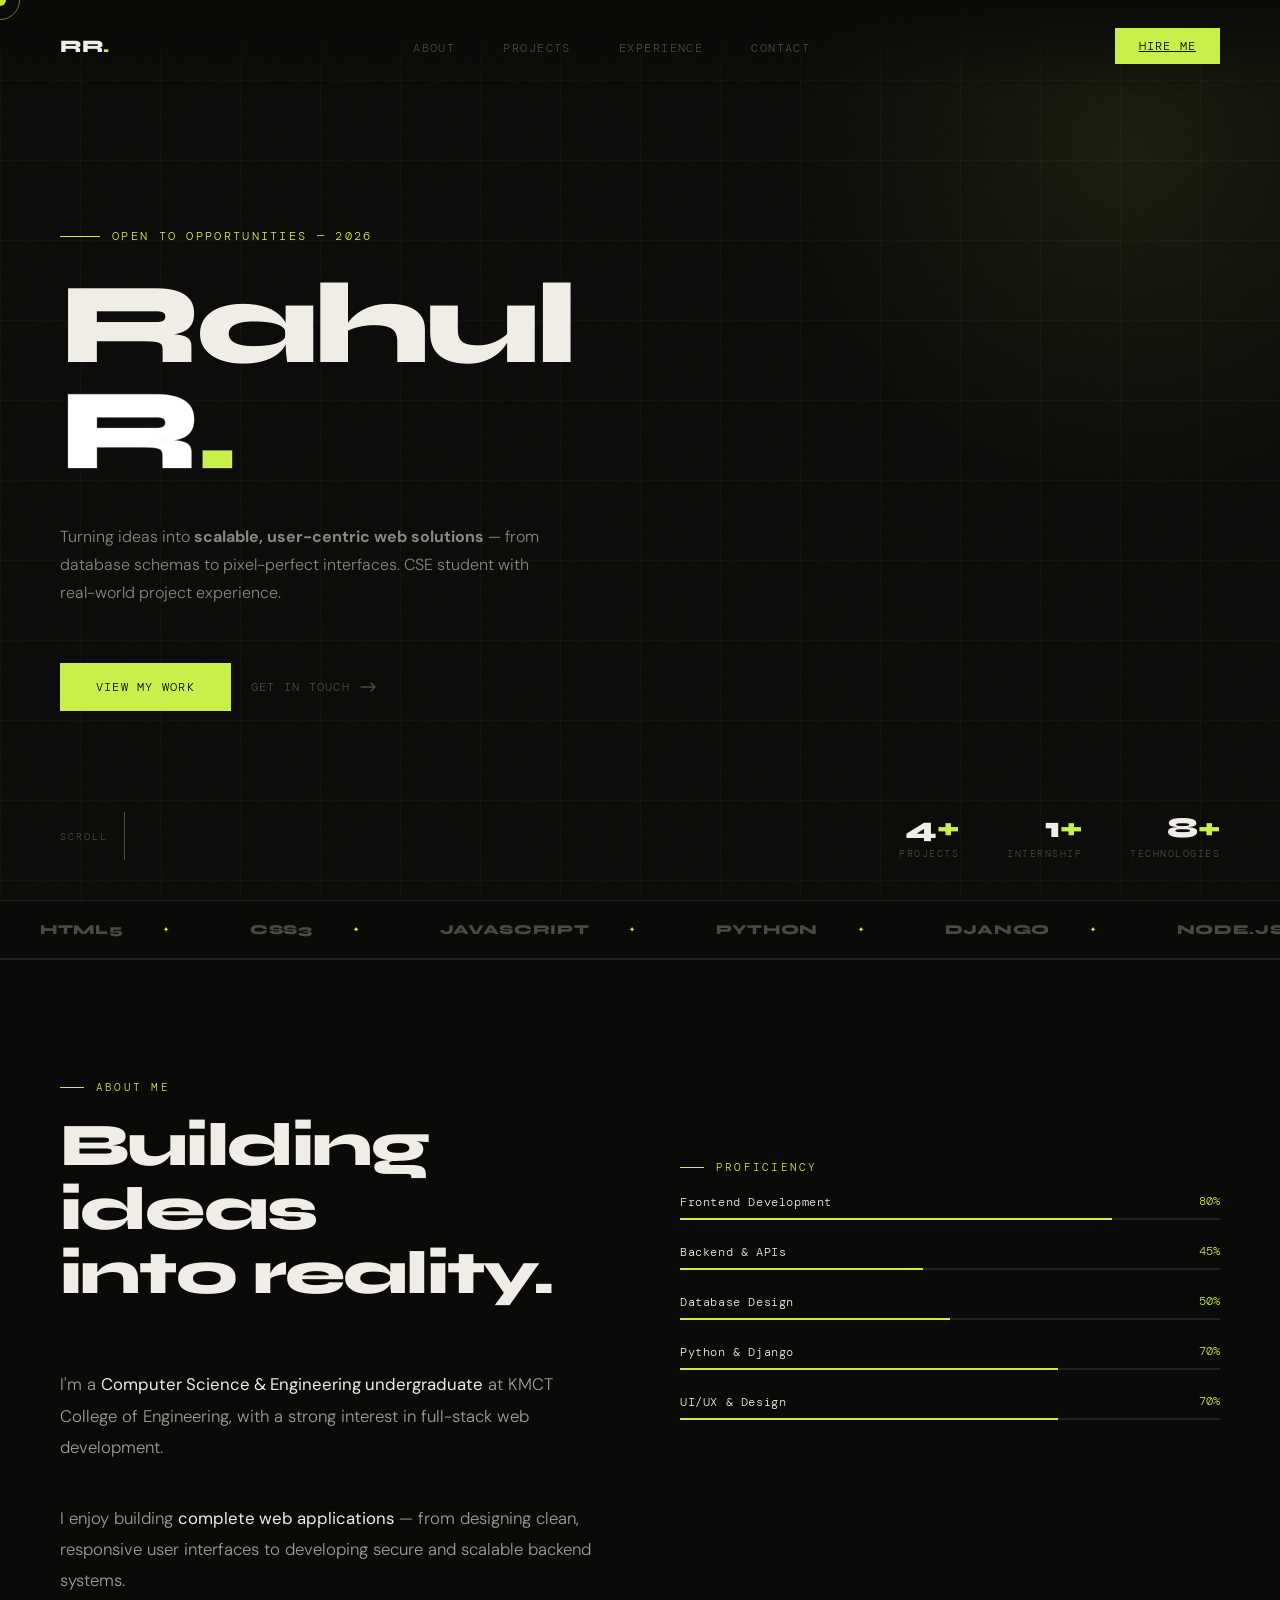
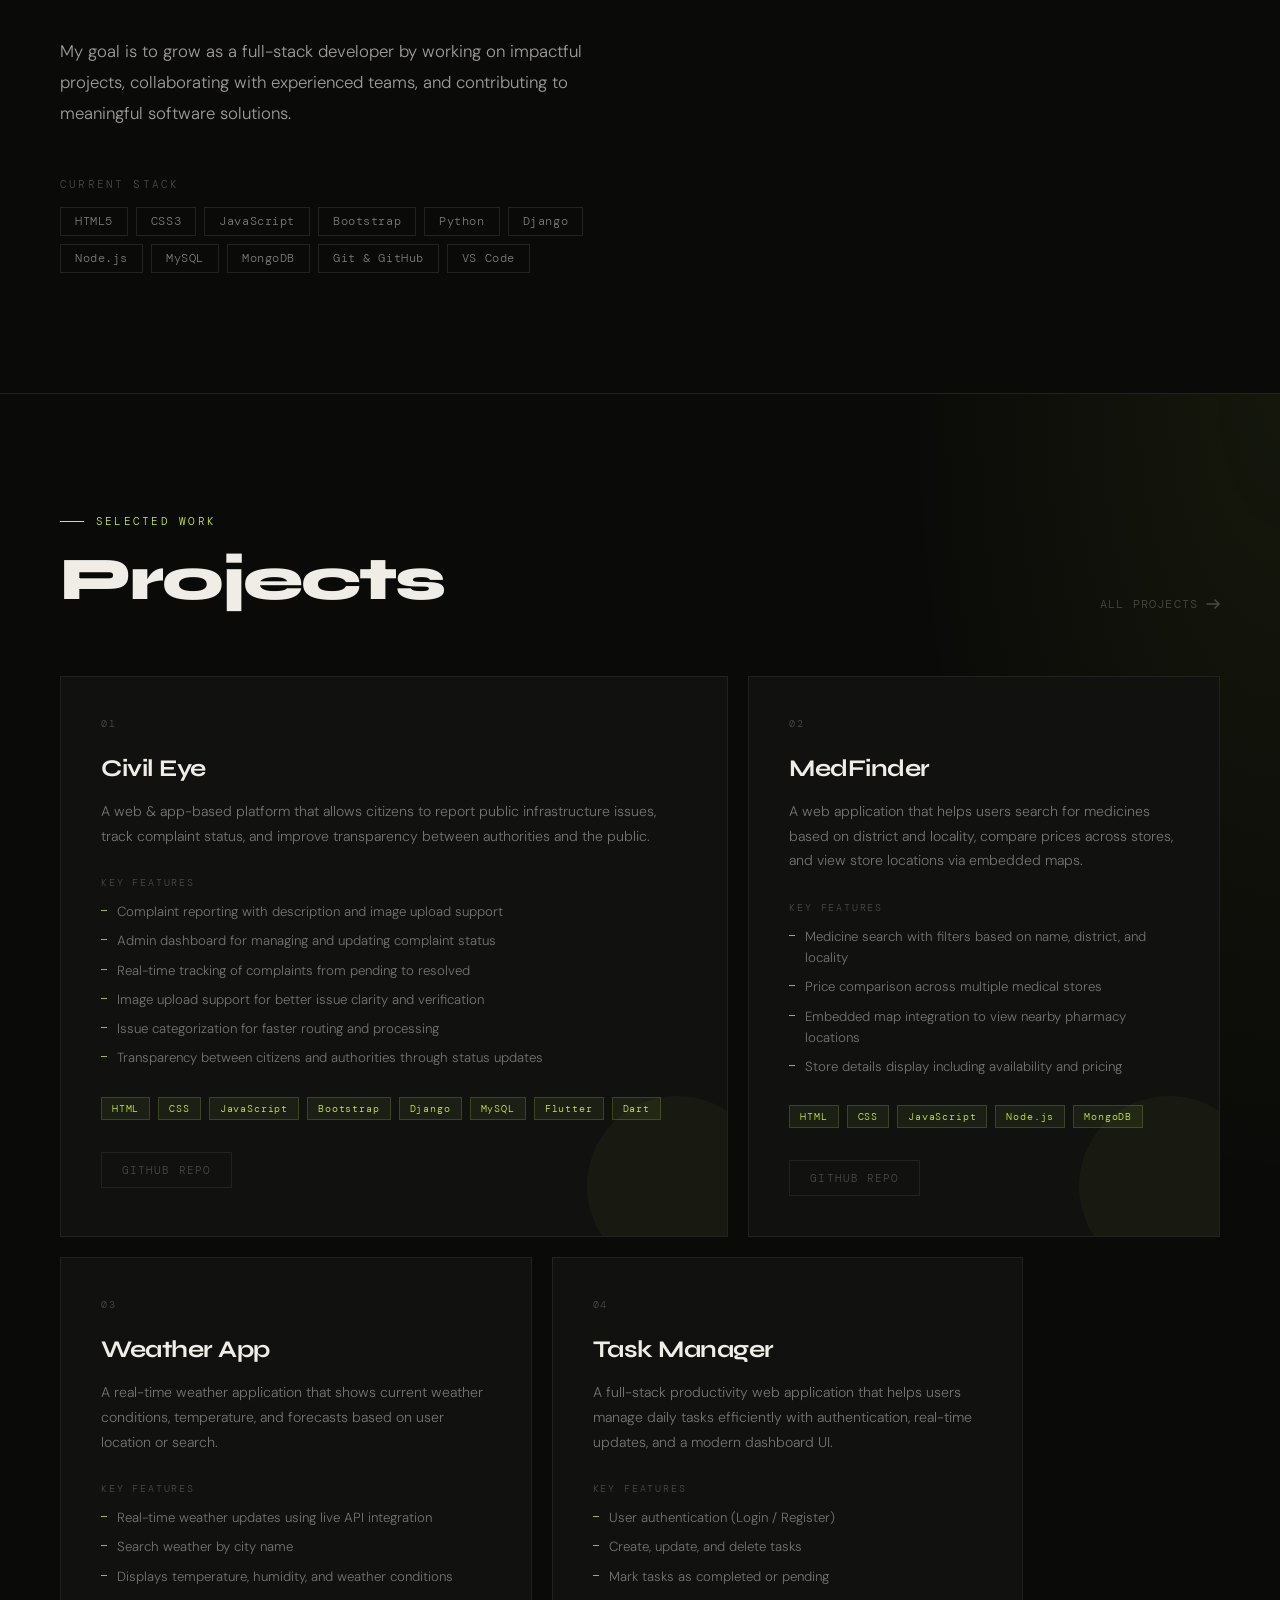
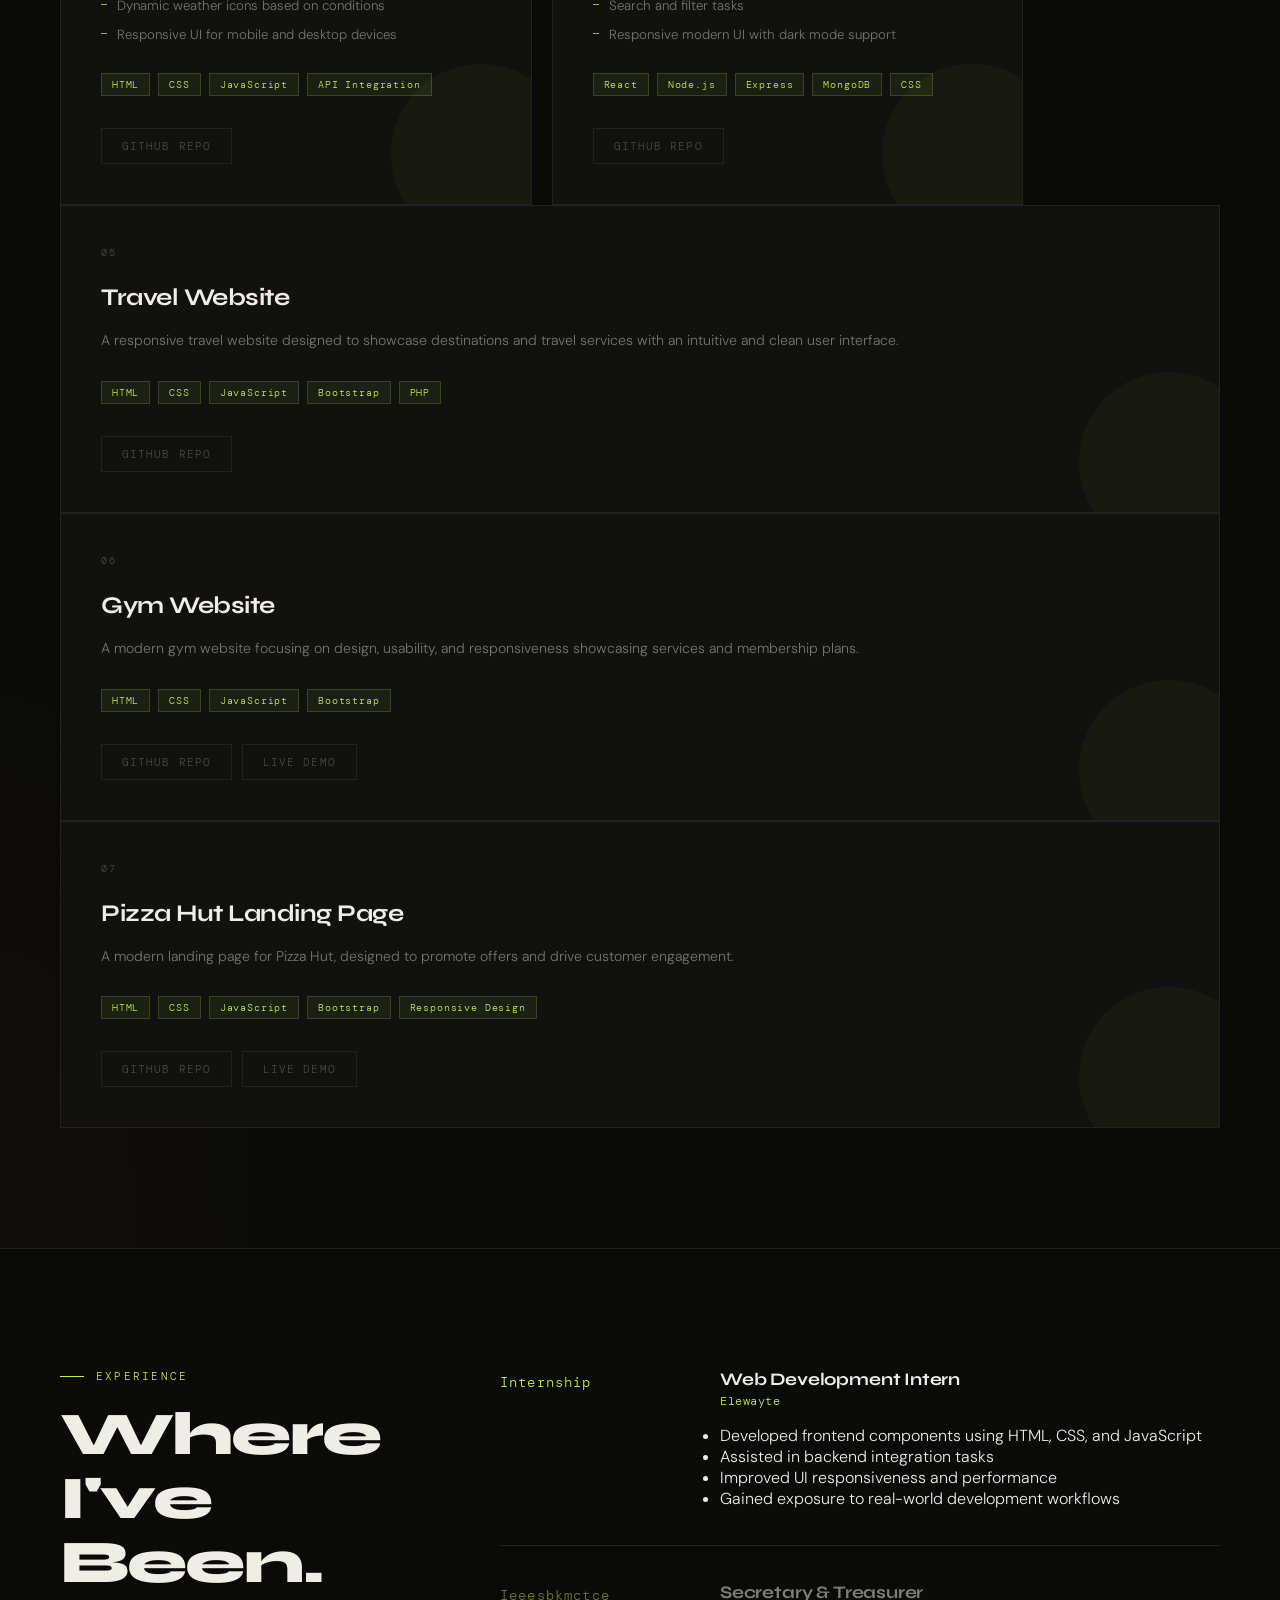
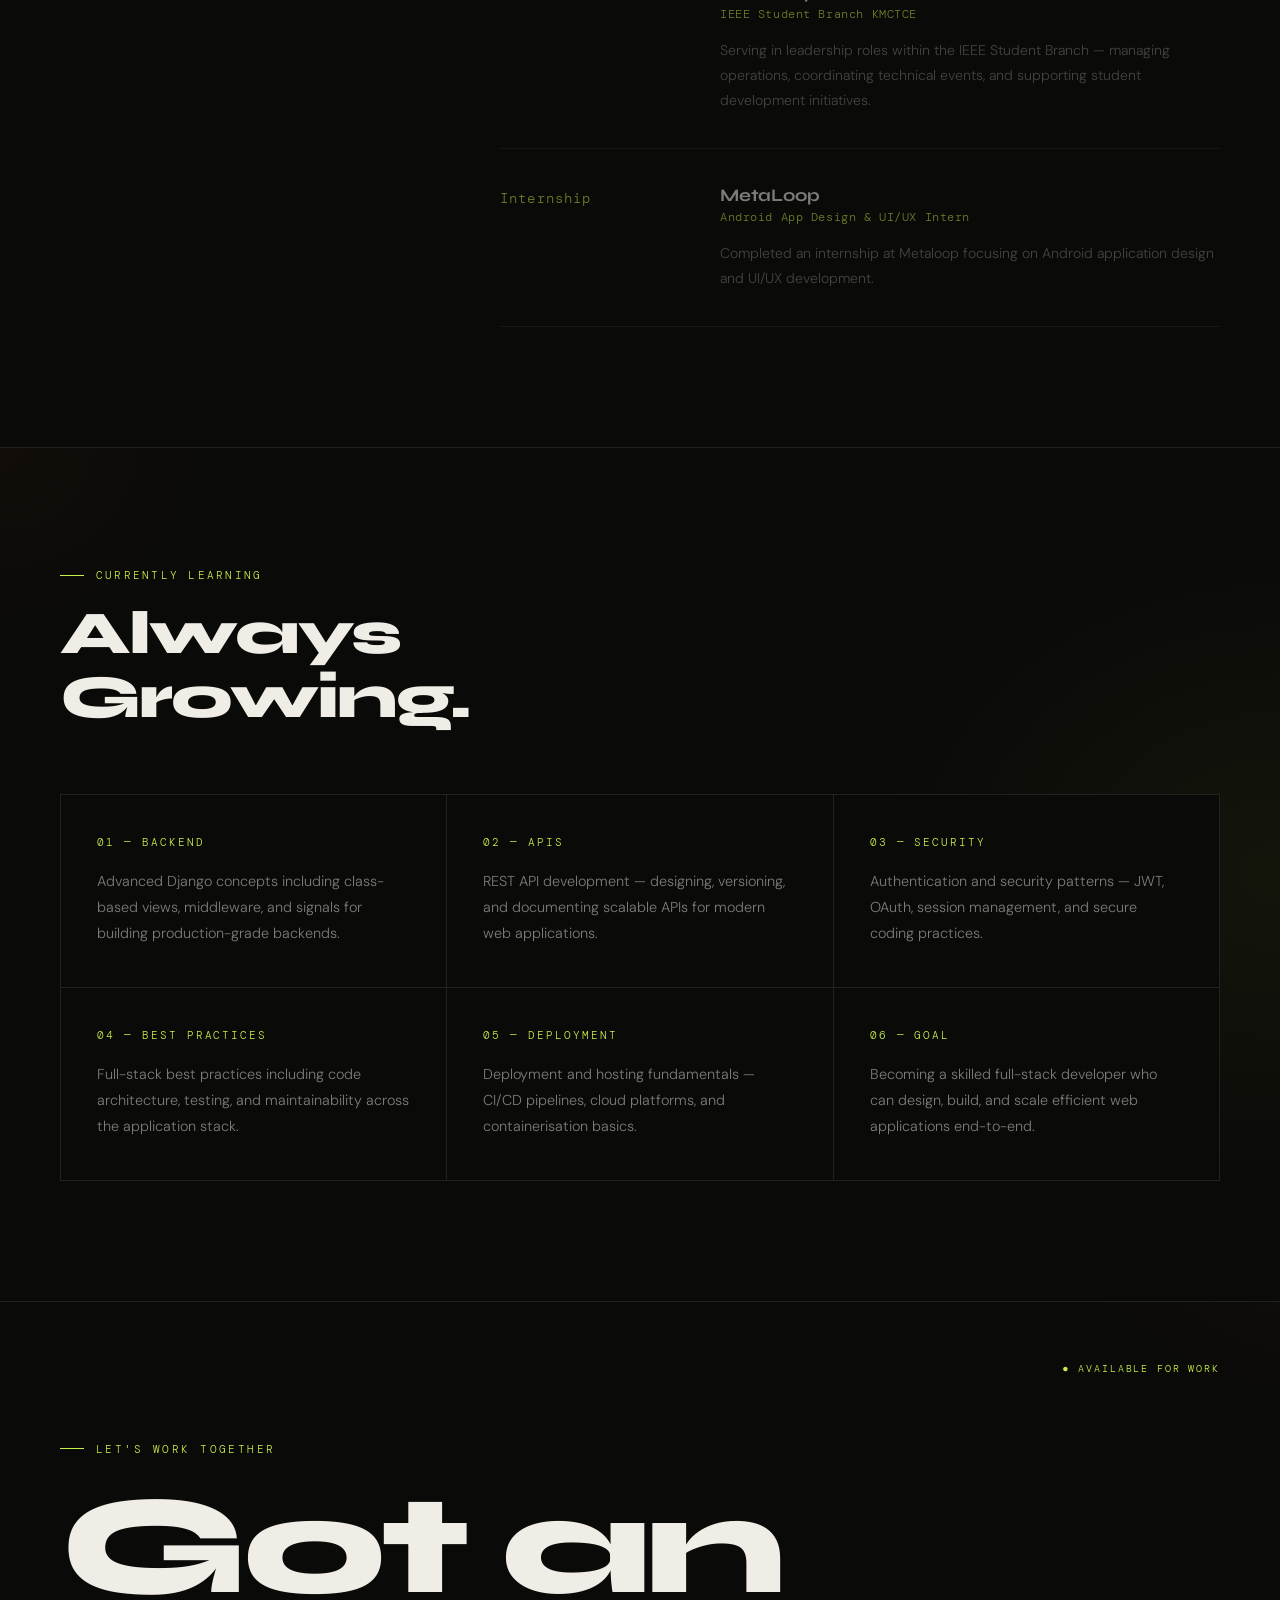
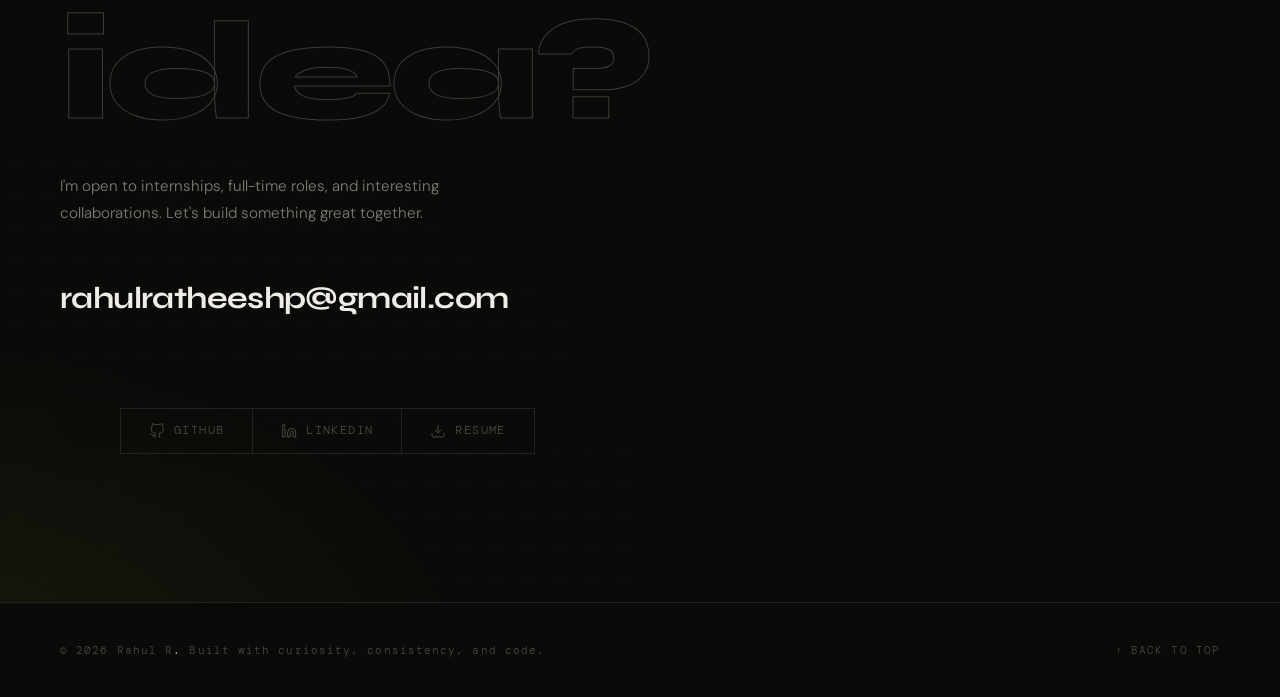
==== index.html @ 4f12666a "updated the projects" ====
<!DOCTYPE html>
<html lang="en">
<head>
<meta charset="UTF-8">
<meta name="viewport" content="width=device-width, initial-scale=1.0">
<title>Rahul R</title>
<link rel="stylesheet" href="style.css">
<link rel="preconnect" href="https://fonts.googleapis.com">
<link href="https://fonts.googleapis.com/css2?family=Syne:wght@400;700;800&family=DM+Mono:ital,wght@0,300;0,400;1,300&family=DM+Sans:ital,wght@0,300;0,400;1,300&display=swap" rel="stylesheet">
</head>
<body>

<a class="skip-link" href="#main">Skip to main content</a>
<div class="cursor" id="cursor" aria-hidden="true"></div>
<div class="cursor-ring" id="cursorRing" aria-hidden="true"></div>

<nav role="navigation" aria-label="Primary navigation">
  <a href="#hero" class="nav-logo">RR<span>.</span></a>
  <ul class="nav-links" role="list">
    <li><a href="#about">About</a></li>
    <li><a href="#projects">Projects</a></li>
    <li><a href="#experience">Experience</a></li>
    <li><a href="#contact">Contact</a></li>
  </ul>
  <a href="#contact" class="nav-cta" role="button">Hire Me</a>
</nav>

<main id="main">

<!-- HERO -->
<section id="hero" aria-labelledby="hero-heading">
  <div class="hero-noise" aria-hidden="true"></div>
  <div class="hero-grid" aria-hidden="true"></div>
  <div class="hero-blob" aria-hidden="true"></div>

  <p class="hero-tag" aria-label="Status: Open to Opportunities">Open to Opportunities — 2026</p>

  <h1 class="hero-title" id="hero-heading">
    Rahul<br>
    <span class="line2">R<span class="accent-word">.</span></span>
  </h1>

  <p class="hero-desc">
    Turning ideas into <strong>scalable, user-centric web solutions</strong> — from database schemas to pixel-perfect interfaces. CSE student with real-world project experience.
  </p>

  <div class="hero-actions">
    <a href="#projects" class="btn-primary"><span>View My Work</span></a>
    <a href="#contact" class="btn-ghost">
      Get In Touch
      <svg width="16" height="10" viewBox="0 0 16 10" fill="none" aria-hidden="true">
        <path d="M1 5H15M11 1L15 5L11 9" stroke="currentColor" stroke-width="1.5" stroke-linecap="round"/>
      </svg>
    </a>
  </div>

  <div class="hero-scroll" aria-hidden="true">Scroll</div>

  <div class="hero-stats" aria-label="Quick stats">
    <div class="stat">
      <div class="stat-num">4<span>+</span></div>
      <div class="stat-label">Projects</div>
    </div>
    <div class="stat">
      <div class="stat-num">1<span>+</span></div>
      <div class="stat-label">Internship</div>
    </div>
    <div class="stat">
      <div class="stat-num">8<span>+</span></div>
      <div class="stat-label">Technologies</div>
    </div>
  </div>
</section>

<!-- TICKER -->
<div class="ticker" aria-hidden="true">
  <div class="ticker-track" id="tickerTrack">
    <span class="ticker-item">HTML5</span>
    <span class="ticker-item">CSS3</span>
    <span class="ticker-item">JavaScript</span>
    <span class="ticker-item">Python</span>
    <span class="ticker-item">Django</span>
    <span class="ticker-item">Node.js</span>
    <span class="ticker-item">MySQL</span>
    <span class="ticker-item">MongoDB</span>
    <span class="ticker-item">Bootstrap</span>
    <span class="ticker-item">HTML5</span>
    <span class="ticker-item">CSS3</span>
    <span class="ticker-item">JavaScript</span>
    <span class="ticker-item">Python</span>
    <span class="ticker-item">Django</span>
    <span class="ticker-item">Node.js</span>
    <span class="ticker-item">MySQL</span>
    <span class="ticker-item">MongoDB</span>
    <span class="ticker-item">Bootstrap</span>
  </div>
</div>

<!-- ABOUT -->
<section id="about" aria-labelledby="about-heading">
  <div class="about-left reveal">
    <p class="section-tag">About Me</p>
    <h2 class="section-title" id="about-heading">Building ideas<br>into reality.</h2>

    <p class="about-bio">
      I'm a <strong>Computer Science & Engineering undergraduate</strong> at KMCT College of Engineering, with a strong interest in full-stack web development.
    </p>
    <p class="about-bio">
      I enjoy building <strong>complete web applications</strong> — from designing clean, responsive user interfaces to developing secure and scalable backend systems.
    </p>
    <p class="about-bio">
      My goal is to grow as a full-stack developer by working on impactful projects, collaborating with experienced teams, and contributing to meaningful software solutions.
    </p>

    <div class="about-stack">
      <p class="stack-label">Current Stack</p>
      <div class="stack-pills">
        <span class="pill">HTML5</span>
        <span class="pill">CSS3</span>
        <span class="pill">JavaScript</span>
        <span class="pill">Bootstrap</span>
        <span class="pill">Python</span>
        <span class="pill">Django</span>
        <span class="pill">Node.js</span>
        <span class="pill">MySQL</span>
        <span class="pill">MongoDB</span>
        <span class="pill">Git & GitHub</span>
        <span class="pill">VS Code</span>
      </div>
    </div>
  </div>

  <div class="about-right reveal reveal-delay-2">
    <p class="section-tag">Proficiency</p>
    <div class="skill-bars" role="list" aria-label="Technical skills">
      <div class="skill-item" role="listitem">
        <div class="skill-header">
          <span class="skill-name">Frontend Development</span>
          <span class="skill-pct">80%</span>
        </div>
        <div class="skill-track"><div class="skill-fill" style="--target: 80%" aria-valuenow="80" aria-valuemin="0" aria-valuemax="100" role="progressbar" aria-label="Frontend Development 80%"></div></div>
      </div>
      <div class="skill-item" role="listitem">
        <div class="skill-header">
          <span class="skill-name">Backend & APIs</span>
          <span class="skill-pct">45%</span>
        </div>
        <div class="skill-track"><div class="skill-fill" style="--target: 45%" aria-valuenow="45" aria-valuemin="0" aria-valuemax="100" role="progressbar" aria-label="Backend and APIs 45%"></div></div>
      </div>
      <div class="skill-item" role="listitem">
        <div class="skill-header">
          <span class="skill-name">Database Design</span>
          <span class="skill-pct">50%</span>
        </div>
        <div class="skill-track"><div class="skill-fill" style="--target: 50%" aria-valuenow="50" aria-valuemin="0" aria-valuemax="100" role="progressbar" aria-label="Database Design 50%"></div></div>
      </div>
      <div class="skill-item" role="listitem">
        <div class="skill-header">
          <span class="skill-name">Python & Django</span>
          <span class="skill-pct">70%</span>
        </div>
        <div class="skill-track"><div class="skill-fill" style="--target: 70%" aria-valuenow="70" aria-valuemin="0" aria-valuemax="100" role="progressbar" aria-label="Python and Django 70%"></div></div>
      </div>
      <div class="skill-item" role="listitem">
        <div class="skill-header">
          <span class="skill-name">UI/UX & Design</span>
          <span class="skill-pct">70%</span>
        </div>
        <div class="skill-track"><div class="skill-fill" style="--target: 70%" aria-valuenow="70" aria-valuemin="0" aria-valuemax="100" role="progressbar" aria-label="UI/UX and Design 70%"></div></div>
      </div>
    </div>
  </div>
</section>

<!-- PROJECTS -->
<section id="projects" aria-labelledby="projects-heading">

  <div class="projects-header reveal">
    <div>
      <p class="section-tag">Selected Work</p>
      <h2 class="section-title" id="projects-heading">Projects</h2>
    </div>

    <a href="https://github.com/RahulR324" target="_blank" class="view-all">
      All Projects
      <svg width="14" height="10" viewBox="0 0 14 10" fill="none">
        <path d="M1 5H13M9 1L13 5L9 9" stroke="currentColor" stroke-width="1.5" stroke-linecap="round"/>
      </svg>
    </a>
  </div>

  <div class="projects-grid">

    <!-- Project 01 -->
    <div class="project-card large reveal">
      <div class="project-visual"></div>
      <p class="project-num">01</p>
      <h3 class="project-title">Civil Eye</h3>

      <p class="project-desc">
        A web & app-based platform that allows citizens to report public infrastructure issues,
        track complaint status, and improve transparency between authorities and the public.
      </p>

      <div class="project-features">
        <p class="project-features-label">Key Features</p>
        <ul>
          <li>Complaint reporting with description and image upload support</li>
          <li>Admin dashboard for managing and updating complaint status</li>
          <li>Real-time tracking of complaints from pending to resolved</li>
          <li>Image upload support for better issue clarity and verification</li>
          <li>Issue categorization for faster routing and processing</li>
          <li>Transparency between citizens and authorities through status updates</li>
        </ul>
      </div>

      <div class="project-tech">
        <span class="tech-tag">HTML</span>
        <span class="tech-tag">CSS</span>
        <span class="tech-tag">JavaScript</span>
        <span class="tech-tag">Bootstrap</span>
        <span class="tech-tag">Django</span>
        <span class="tech-tag">MySQL</span>
        <span class="tech-tag">Flutter</span>
        <span class="tech-tag">Dart</span>
      </div>

      <div class="project-links">
        <a href="https://github.com/RahulR324/Civileye-AI-Integrated-Public-Complaint-Management-System" target="_blank" class="project-btn">GitHub Repo</a>
      </div>
    </div>

    <!-- Project 02 -->
    <div class="project-card medium reveal reveal-delay-1">
      <div class="project-visual"></div>
      <p class="project-num">02</p>
      <h3 class="project-title">MedFinder</h3>

      <p class="project-desc">
        A web application that helps users search for medicines based on district and locality,
        compare prices across stores, and view store locations via embedded maps.
      </p>

      <div class="project-features">
        <p class="project-features-label">Key Features</p>
        <ul>
          <li>Medicine search with filters based on name, district, and locality</li>
          <li>Price comparison across multiple medical stores</li>
          <li>Embedded map integration to view nearby pharmacy locations</li>
          <li>Store details display including availability and pricing</li>
        </ul>
      </div>

      <div class="project-tech">
        <span class="tech-tag">HTML</span>
        <span class="tech-tag">CSS</span>
        <span class="tech-tag">JavaScript</span>
        <span class="tech-tag">Node.js</span>
        <span class="tech-tag">MongoDB</span>
      </div>

      <div class="project-links">
        <a href="https://github.com/RahulR324/medfinder.git" target="_blank" class="project-btn">GitHub Repo</a>
      </div>
    </div>

    <!-- Project 03 -->
    <div class="project-card medium reveal reveal-delay-1">
      <div class="project-visual"></div>
      <p class="project-num">03</p>
      <h3 class="project-title">Weather App</h3>

      <p class="project-desc">
        A real-time weather application that shows current weather conditions,
        temperature, and forecasts based on user location or search.
      </p>

      <div class="project-features">
        <p class="project-features-label">Key Features</p>
        <ul>
          <li>Real-time weather updates using live API integration</li>
          <li>Search weather by city name</li>
          <li>Displays temperature, humidity, and weather conditions</li>
          <li>Dynamic weather icons based on conditions</li>
          <li>Responsive UI for mobile and desktop devices</li>
        </ul>
      </div>

      <div class="project-tech">
        <span class="tech-tag">HTML</span>
        <span class="tech-tag">CSS</span>
        <span class="tech-tag">JavaScript</span>
        <span class="tech-tag">API Integration</span>
      </div>

      <div class="project-links">
        <a href="https://github.com/RahulR324/weather_app" target="_blank" class="project-btn">GitHub Repo</a>
      </div>
    </div>
    <!-- Project 04 -->
    <div class="project-card medium reveal reveal-delay-2">
      <div class="project-visual"></div>
        <p class="project-num">04</p>
        <h3 class="project-title">Task Manager</h3>
        <p class="project-desc">
          A full-stack productivity web application that helps users manage daily tasks efficiently with authentication, real-time updates, and a modern dashboard UI.
        </p>

        <div class="project-features">
          <p class="project-features-label">Key Features</p>
          <ul>
            <li>User authentication (Login / Register)</li>
            <li>Create, update, and delete tasks</li>
            <li>Mark tasks as completed or pending</li>
            <li>Search and filter tasks</li>
            <li>Responsive modern UI with dark mode support</li>
          </ul>
        </div>

        <div class="project-tech">
          <span class="tech-tag">React</span>
          <span class="tech-tag">Node.js</span>
          <span class="tech-tag">Express</span>
          <span class="tech-tag">MongoDB</span>
          <span class="tech-tag">CSS</span>
        </div>

        <div class="project-links">
          <a href="https://github.com/RahulR324/task_manager" target="_blank" class="project-btn">GitHub Repo</a>
        </div>
      </div>
    </div>
    <!-- Project 05 -->
    <div class="project-card small reveal reveal-delay-1">
      <div class="project-visual"></div>
      <p class="project-num">05</p>
      <h3 class="project-title">Travel Website</h3>

      <p class="project-desc">
        A responsive travel website designed to showcase destinations and travel services
        with an intuitive and clean user interface.
      </p>

      <div class="project-tech">
        <span class="tech-tag">HTML</span>
        <span class="tech-tag">CSS</span>
        <span class="tech-tag">JavaScript</span>
        <span class="tech-tag">Bootstrap</span>
        <span class="tech-tag">PHP</span>
      </div>

      <div class="project-links">
        <a href="https://github.com/RahulR324/Travel_website" target="_blank" class="project-btn">GitHub Repo</a>
      </div>
    </div>

    <!-- Project 06 -->
    <div class="project-card medium reveal reveal-delay-2">
      <div class="project-visual"></div>
      <p class="project-num">06</p>
      <h3 class="project-title">Gym Website</h3>

      <p class="project-desc">
        A modern gym website focusing on design, usability, and responsiveness
        showcasing services and membership plans.
      </p>

      <div class="project-tech">
        <span class="tech-tag">HTML</span>
        <span class="tech-tag">CSS</span>
        <span class="tech-tag">JavaScript</span>
        <span class="tech-tag">Bootstrap</span>
      </div>

      <div class="project-links">
        <a href="https://github.com/RahulR324/gym_website" target="_blank" class="project-btn">GitHub Repo</a>
        <a href="https://rahulr324.github.io/gym_website/" target="_blank" class="project-btn">Live Demo</a>
      </div>
    </div>

    <!-- Project 07 -->
    <div class="project-card medium reveal reveal-delay-2">
      <div class="project-visual"></div>
      <p class="project-num">07</p>
      <h3 class="project-title">Pizza Hut Landing Page</h3>

      <p class="project-desc">
        A modern landing page for Pizza Hut, designed to promote offers and drive customer engagement.
      </p>

      <div class="project-tech">
        <span class="tech-tag">HTML</span>
        <span class="tech-tag">CSS</span>
        <span class="tech-tag">JavaScript</span>
        <span class="tech-tag">Bootstrap</span>
        <span class="tech-tag">Responsive Design</span>
      </div>

      <div class="project-links">
        <a href="https://github.com/RahulR324/pizza_hut_landing" target="_blank" class="project-btn">GitHub Repo</a>
        <a href="https://rahulr324.github.io/pizza_hut_landing/" target="_blank" class="project-btn">Live Demo</a>
      </div>
    </div>

  </div>
</section>

<!-- EXPERIENCE -->
<section id="experience" aria-labelledby="experience-heading">
  <div class="reveal">
    <p class="section-tag">Experience</p>
    <h2 class="section-title" id="experience-heading">Where<br>I've<br>Been.</h2>
  </div>

  <div class="timeline reveal reveal-delay-1" role="list" aria-label="Work experience timeline">
    <article class="timeline-item active" role="listitem">
      <div class="timeline-period current">Internship</div>
      <div>
        <h3 class="timeline-role">Web Development Intern</h3>
        <p class="timeline-company">Elewayte</p>
        <ul class="timeline-list">
          <li>Developed frontend components using HTML, CSS, and JavaScript</li>
          <li>Assisted in backend integration tasks</li>
          <li>Improved UI responsiveness and performance</li>
          <li>Gained exposure to real-world development workflows</li>
        </ul>
      </div>
    </article>
    <article class="timeline-item" role="listitem">
      <div class="timeline-period current">Ieeesbkmctce</div>
      <div>
        <h3 class="timeline-role">Secretary & Treasurer</h3>
        <p class="timeline-company">IEEE Student Branch KMCTCE</p>
        <p class="timeline-desc">Serving in leadership roles within the IEEE Student Branch — managing operations, coordinating technical events, and supporting student development initiatives.</p>
      </div>
    </article>
    <article class="timeline-item" role="listitem">
      <div class="timeline-period current">Internship</div>
      <div>
        <h3 class="timeline-role">MetaLoop</h3>
        <p class="timeline-company">Android App Design & UI/UX Intern</p>
        <p class="timeline-desc"> Completed an internship at Metaloop focusing on Android application design and 
        UI/UX development.</p>
      </div>
    </article>
  </div>
</section>

<!-- CURRENTLY LEARNING -->
<section id="learning" aria-labelledby="learning-heading">
  <div class="reveal">
    <p class="section-tag">Currently Learning</p>
    <h2 class="section-title" id="learning-heading">Always<br>Growing.</h2>
  </div>
  <div class="learning-grid">
    <div class="learning-card reveal reveal-delay-1">
      <p class="learning-card-icon">01 — Backend</p>
      <p class="learning-card-text">Advanced Django concepts including class-based views, middleware, and signals for building production-grade backends.</p>
    </div>
    <div class="learning-card reveal reveal-delay-1">
      <p class="learning-card-icon">02 — APIs</p>
      <p class="learning-card-text">REST API development — designing, versioning, and documenting scalable APIs for modern web applications.</p>
    </div>
    <div class="learning-card reveal reveal-delay-2">
      <p class="learning-card-icon">03 — Security</p>
      <p class="learning-card-text">Authentication and security patterns — JWT, OAuth, session management, and secure coding practices.</p>
    </div>
    <div class="learning-card reveal reveal-delay-2">
      <p class="learning-card-icon">04 — Best Practices</p>
      <p class="learning-card-text">Full-stack best practices including code architecture, testing, and maintainability across the application stack.</p>
    </div>
    <div class="learning-card reveal reveal-delay-3">
      <p class="learning-card-icon">05 — Deployment</p>
      <p class="learning-card-text">Deployment and hosting fundamentals — CI/CD pipelines, cloud platforms, and containerisation basics.</p>
    </div>
    <div class="learning-card reveal reveal-delay-3">
      <p class="learning-card-icon">06 — Goal</p>
      <p class="learning-card-text">Becoming a skilled full-stack developer who can design, build, and scale efficient web applications end-to-end.</p>
    </div>
  </div>
</section>

<!-- CONTACT -->
<section id="contact" aria-labelledby="contact-heading">
  <div class="contact-bg" aria-hidden="true"></div>
  <p class="contact-eyebrow reveal">Let's Work Together</p>
  <h2 class="contact-title reveal" id="contact-heading">
    Got an<br>
    <span class="ghost">idea?</span>
  </h2>
  <p class="contact-sub reveal reveal-delay-1">I'm open to internships, full-time roles, and interesting collaborations. Let's build something great together.</p>
  <a href="mailto:rahulratheeshp@gmail.com" class="contact-email reveal reveal-delay-2">rahulratheeshp@gmail.com</a>

  <nav class="socials reveal reveal-delay-3" aria-label="Social media links">
    <a href="https://github.com/RahulR324" class="social-link" aria-label="GitHub profile">
      <svg width="16" height="16" viewBox="0 0 24 24" fill="none" stroke="currentColor" stroke-width="1.5" aria-hidden="true">
        <path d="M9 19c-5 1.5-5-2.5-7-3m14 6v-3.87a3.37 3.37 0 0 0-.94-2.61c3.14-.35 6.44-1.54 6.44-7A5.44 5.44 0 0 0 20 4.77 5.07 5.07 0 0 0 19.91 1S18.73.65 16 2.48a13.38 13.38 0 0 0-7 0C6.27.65 5.09 1 5.09 1A5.07 5.07 0 0 0 5 4.77a5.44 5.44 0 0 0-1.5 3.78c0 5.42 3.3 6.61 6.44 7A3.37 3.37 0 0 0 9 18.13V22"/>
      </svg>
      GitHub
    </a>
    <a href="https://www.linkedin.com/in/rahulr-cse/" class="social-link" aria-label="LinkedIn profile">
      <svg width="16" height="16" viewBox="0 0 24 24" fill="none" stroke="currentColor" stroke-width="1.5" aria-hidden="true">
        <path d="M16 8a6 6 0 0 1 6 6v7h-4v-7a2 2 0 0 0-2-2 2 2 0 0 0-2 2v7h-4v-7a6 6 0 0 1 6-6zM2 9h4v12H2z"/><circle cx="4" cy="4" r="2"/>
      </svg>
      LinkedIn
    </a>
    <a href="assets/Rahul_R_Junior_Software_Engineer_Resume.pdf" class="social-link" download aria-label="RAHUL_R_RESUME.pdf">
      <svg width="16" height="16" viewBox="0 0 24 24" fill="none" stroke="currentColor" stroke-width="1.5" aria-hidden="true">
        <path d="M21 15v4a2 2 0 0 1-2 2H5a2 2 0 0 1-2-2v-4"/><polyline points="7 10 12 15 17 10"/><line x1="12" y1="15" x2="12" y2="3"/>
      </svg>
      Resume
    </a>
  </nav>
</section>

</main>

<footer>
  <p class="footer-copy">© 2026 Rahul R<span>.</span> Built with curiosity, consistency, and code.</p>
  <a href="#hero" class="footer-back" aria-label="Back to top">↑ Back to top</a>
</footer>
<script src="main.js"></script>
</body>
</html>
---- style.css ----
:root {
    --bg: #0a0a08;
    --fg: #f0ede6;
    --accent: #c8f04a;
    --accent2: #ff6b35;
    --muted: #4a4a42;
    --card: #111110;
    --border: #222220;
  }

  *, *::before, *::after { box-sizing: border-box; margin: 0; padding: 0; }

  html { scroll-behavior: smooth; }

  body {
    background: var(--bg);
    color: var(--fg);
    font-family: 'DM Sans', sans-serif;
    font-weight: 300;
    overflow-x: hidden;
    cursor: none;
  }

  /* Custom cursor */
  .cursor {
    position: fixed;
    width: 12px; height: 12px;
    background: var(--accent);
    border-radius: 50%;
    pointer-events: none;
    z-index: 9999;
    transform: translate(-50%, -50%);
    transition: width 0.2s, height 0.2s, background 0.2s;
    mix-blend-mode: difference;
  }
  .cursor-ring {
    position: fixed;
    width: 40px; height: 40px;
    border: 1px solid var(--accent);
    border-radius: 50%;
    pointer-events: none;
    z-index: 9998;
    transform: translate(-50%, -50%);
    transition: all 0.12s ease;
    opacity: 0.5;
  }
  body:hover .cursor { opacity: 1; }
  a:hover ~ .cursor, button:hover ~ .cursor { width: 20px; height: 20px; }

  /* Nav */
  nav {
    position: fixed; top: 0; left: 0; right: 0;
    z-index: 100;
    padding: 28px 60px;
    display: flex;
    justify-content: space-between;
    align-items: center;
    background: linear-gradient(to bottom, rgba(10,10,8,0.95) 0%, transparent 100%);
  }

  .nav-logo {
    font-family: 'Syne', sans-serif;
    font-weight: 800;
    font-size: 1.1rem;
    letter-spacing: -0.02em;
    color: var(--fg);
    text-decoration: none;
  }
  .nav-logo span { color: var(--accent); }

  .nav-links {
    display: flex;
    gap: 48px;
    list-style: none;
  }
  .nav-links a {
    font-family: 'DM Mono', monospace;
    font-size: 0.75rem;
    letter-spacing: 0.12em;
    text-transform: uppercase;
    color: var(--muted);
    text-decoration: none;
    transition: color 0.2s;
  }
  .nav-links a:hover { color: var(--accent); }

  .nav-cta {
    font-family: 'DM Mono', monospace;
    font-size: 0.75rem;
    letter-spacing: 0.1em;
    text-transform: uppercase;
    color: var(--bg);
    background: var(--accent);
    border: none;
    padding: 10px 24px;
    cursor: none;
    transition: background 0.2s, transform 0.2s;
  }
  .nav-cta:hover { background: var(--accent2); transform: translateY(-1px); }

  /* Hero */
  #hero {
    min-height: 100vh;
    display: flex;
    flex-direction: column;
    justify-content: center;
    padding: 120px 60px 80px;
    position: relative;
    overflow: hidden;
  }

  .hero-noise {
    position: absolute;
    inset: 0;
    background-image: url("data:image/svg+xml,%3Csvg viewBox='0 0 256 256' xmlns='http://www.w3.org/2000/svg'%3E%3Cfilter id='noise'%3E%3CfeTurbulence type='fractalNoise' baseFrequency='0.9' numOctaves='4' stitchTiles='stitch'/%3E%3C/filter%3E%3Crect width='100%25' height='100%25' filter='url(%23noise)' opacity='0.04'/%3E%3C/svg%3E");
    pointer-events: none;
    opacity: 0.6;
  }

  .hero-grid {
    position: absolute;
    inset: 0;
    background-image:
      linear-gradient(rgba(200,240,74,0.03) 1px, transparent 1px),
      linear-gradient(90deg, rgba(200,240,74,0.03) 1px, transparent 1px);
    background-size: 80px 80px;
    pointer-events: none;
  }

  .hero-blob {
    position: absolute;
    top: -200px; right: -200px;
    width: 700px; height: 700px;
    background: radial-gradient(circle, rgba(200,240,74,0.08) 0%, transparent 70%);
    pointer-events: none;
    animation: blobFloat 8s ease-in-out infinite;
  }

  @keyframes blobFloat {
    0%, 100% { transform: translate(0, 0) scale(1); }
    50% { transform: translate(-30px, 30px) scale(1.05); }
  }

  .hero-tag {
    font-family: 'DM Mono', monospace;
    font-size: 0.72rem;
    letter-spacing: 0.2em;
    text-transform: uppercase;
    color: var(--accent);
    margin-bottom: 28px;
    display: flex;
    align-items: center;
    gap: 12px;
    opacity: 0;
    animation: fadeUp 0.8s 0.2s forwards;
  }
  .hero-tag::before {
    content: '';
    display: block;
    width: 40px; height: 1px;
    background: var(--accent);
  }

  .hero-title {
    font-family: 'Syne', sans-serif;
    font-weight: 800;
    font-size: clamp(3.5rem, 9vw, 8rem);
    line-height: 0.92;
    letter-spacing: -0.04em;
    margin-bottom: 40px;
    opacity: 0;
    animation: fadeUp 0.8s 0.4s forwards;
  }

  .hero-title .line2 { 
    color: #ffffff;
    -webkit-text-stroke: 1px rgba(240,237,230,0.3);
    display: block;
  }
  .hero-title .accent-word { color: var(--accent); }

  .hero-desc {
    max-width: 480px;
    font-size: 1rem;
    line-height: 1.75;
    color: rgba(240,237,230,0.55);
    margin-bottom: 56px;
    opacity: 0;
    animation: fadeUp 0.8s 0.6s forwards;
  }

  .hero-actions {
    display: flex;
    gap: 20px;
    align-items: center;
    opacity: 0;
    animation: fadeUp 0.8s 0.8s forwards;
  }

  .btn-primary {
    font-family: 'DM Mono', monospace;
    font-size: 0.78rem;
    letter-spacing: 0.1em;
    text-transform: uppercase;
    color: var(--bg);
    background: var(--accent);
    text-decoration: none;
    padding: 16px 36px;
    display: inline-block;
    transition: all 0.2s;
    position: relative;
    overflow: hidden;
  }
  .btn-primary::after {
    content: '';
    position: absolute;
    inset: 0;
    background: var(--accent2);
    transform: translateX(-101%);
    transition: transform 0.3s ease;
  }
  .btn-primary:hover::after { transform: translateX(0); }
  .btn-primary span { position: relative; z-index: 1; }

  .btn-ghost {
    font-family: 'DM Mono', monospace;
    font-size: 0.78rem;
    letter-spacing: 0.1em;
    text-transform: uppercase;
    color: var(--muted);
    text-decoration: none;
    padding: 16px 0;
    display: flex;
    align-items: center;
    gap: 10px;
    transition: color 0.2s;
  }
  .btn-ghost:hover { color: var(--fg); }
  .btn-ghost svg { transition: transform 0.2s; }
  .btn-ghost:hover svg { transform: translateX(4px); }

  .hero-scroll {
    position: absolute;
    bottom: 40px;
    left: 60px;
    font-family: 'DM Mono', monospace;
    font-size: 0.65rem;
    letter-spacing: 0.2em;
    text-transform: uppercase;
    color: var(--muted);
    display: flex;
    align-items: center;
    gap: 16px;
    opacity: 0;
    animation: fadeUp 0.8s 1.2s forwards;
  }
  .hero-scroll::after {
    content: '';
    display: block;
    width: 1px; height: 48px;
    background: var(--muted);
    animation: scrollLine 2s ease-in-out infinite;
  }
  @keyframes scrollLine {
    0% { transform: scaleY(0); transform-origin: top; }
    50% { transform: scaleY(1); transform-origin: top; }
    51% { transform: scaleY(1); transform-origin: bottom; }
    100% { transform: scaleY(0); transform-origin: bottom; }
  }

  .hero-stats {
    position: absolute;
    bottom: 40px;
    right: 60px;
    display: flex;
    gap: 48px;
    opacity: 0;
    animation: fadeUp 0.8s 1s forwards;
  }
  .stat { text-align: right; }
  .stat-num {
    font-family: 'Syne', sans-serif;
    font-weight: 800;
    font-size: 1.8rem;
    color: var(--fg);
    line-height: 1;
  }
  .stat-num span { color: var(--accent); }
  .stat-label {
    font-family: 'DM Mono', monospace;
    font-size: 0.62rem;
    letter-spacing: 0.15em;
    text-transform: uppercase;
    color: var(--muted);
    margin-top: 4px;
  }

  @keyframes fadeUp {
    from { opacity: 0; transform: translateY(24px); }
    to { opacity: 1; transform: translateY(0); }
  }

  /* Section base */
  section { padding: 120px 60px; }

  .section-tag {
    font-family: 'DM Mono', monospace;
    font-size: 0.7rem;
    letter-spacing: 0.2em;
    text-transform: uppercase;
    color: var(--accent);
    display: flex;
    align-items: center;
    gap: 12px;
    margin-bottom: 20px;
  }
  .section-tag::before {
    content: '';
    display: block;
    width: 24px; height: 1px;
    background: var(--accent);
  }

  .section-title {
    font-family: 'Syne', sans-serif;
    font-weight: 800;
    font-size: clamp(2.2rem, 5vw, 3.8rem);
    letter-spacing: -0.03em;
    line-height: 1.05;
    margin-bottom: 64px;
  }

  /* About */
  #about {
    border-top: 1px solid var(--border);
    display: grid;
    grid-template-columns: 1fr 1fr;
    gap: 80px;
    align-items: start;
  }


  .about-right {
    padding-top: 80px;
  }

  .about-bio {
    font-size: 1.05rem;
    line-height: 1.85;
    color: rgba(240,237,230,0.65);
    margin-bottom: 40px;
  }
  .about-bio strong { color: var(--fg); font-weight: 400; }

  .about-stack {
    margin-top: 48px;
  }
  .stack-label {
    font-family: 'DM Mono', monospace;
    font-size: 0.68rem;
    letter-spacing: 0.2em;
    text-transform: uppercase;
    color: var(--muted);
    margin-bottom: 16px;
  }
  .stack-pills {
    display: flex;
    flex-wrap: wrap;
    gap: 8px;
  }
  .pill {
    font-family: 'DM Mono', monospace;
    font-size: 0.72rem;
    letter-spacing: 0.05em;
    padding: 6px 14px;
    border: 1px solid var(--border);
    color: rgba(240,237,230,0.5);
    transition: all 0.2s;
  }
  .pill:hover {
    border-color: var(--accent);
    color: var(--accent);
    background: rgba(200,240,74,0.05);
  }

  /* Skills bars */
  .skill-bars { 
    display: flex; 
    flex-direction: column; 
    gap: 24px; 
}
  .skill-header {
    display: flex;
    justify-content: space-between;
    margin-bottom: 8px;
  }
  .skill-name {
    font-family: 'DM Mono', monospace;
    font-size: 0.75rem;
    letter-spacing: 0.05em;
    color: var(--fg);
  }
  .skill-pct {
    font-family: 'DM Mono', monospace;
    font-size: 0.72rem;
    color: var(--accent);
  }
  .skill-track {
    height: 2px;
    background: var(--border);
    position: relative;
    overflow: hidden;
  }
  .skill-fill {
    position: absolute;
    top: 0; left: 0;
    height: 100%;
    background: var(--accent);
    width: 0;
    transition: width 1.2s cubic-bezier(0.16, 1, 0.3, 1);
  }
  .skill-fill.animated { width: var(--target); }

  /* Projects */
#projects {
  border-top: 1px solid var(--border);
  padding: 120px 60px;
  position: relative;
  overflow: hidden;
}

/* ── Ambient glow ── */
#projects::before {
  content: '';
  position: absolute;
  inset: 0;
  background:
    radial-gradient(ellipse 45% 50% at 100% 0%,   rgba(200,240,74,0.06) 0%, transparent 65%),
    radial-gradient(ellipse 35% 40% at 0%   100%, rgba(255,107,53,0.03) 0%, transparent 60%);
  pointer-events: none;
  z-index: 0;
}

#projects > * {
  position: relative;
  z-index: 1;
}

/* ── Header row ── */
.projects-header {
  display: flex;
  justify-content: space-between;
  align-items: flex-end;
  margin-bottom: 64px;
}

.projects-header .section-title {
  margin-bottom: 0;
}

.view-all {
  font-family: 'DM Mono', monospace;
  font-size: 0.72rem;
  letter-spacing: 0.1em;
  text-transform: uppercase;
  color: var(--muted);
  text-decoration: none;
  display: flex;
  align-items: center;
  gap: 8px;
  transition: color 0.2s;
}

.view-all:hover {
  color: var(--accent);
}

.view-all svg {
  transition: transform 0.2s ease;
}

.view-all:hover svg {
  transform: translateX(4px);
}

/* ── Grid ── */
.projects-grid {
  display: grid;
  grid-template-columns: repeat(12, 1fr);
  gap: 20px;
}

/* ── Card base ── */
.project-card {
  background: var(--card);
  border: 1px solid var(--border);
  padding: 40px;
  position: relative;
  overflow: hidden;
  transition: border-color 0.3s ease, transform 0.3s ease;
  cursor: none;
}

.project-card:hover {
  border-color: var(--accent);
  transform: translateY(-4px);
}

/* Accent top bar — same mechanic across all sections */
.project-card::before {
  content: '';
  position: absolute;
  top: 0; left: 0; right: 0;
  height: 2px;
  background: var(--accent);
  transform: scaleX(0);
  transform-origin: left;
  transition: transform 0.4s cubic-bezier(0.16, 1, 0.3, 1);
  z-index: 2;
}

.project-card:hover::before {
  transform: scaleX(1);
}

/* ── Column spans ── */
.project-card.large  { grid-column: span 7; }
.project-card.medium { grid-column: span 5; }
.project-card.small  { grid-column: span 4; }

/* ── Decorative orb ── */
.project-visual {
  position: absolute;
  bottom: -40px;
  right: -40px;
  width: 180px;
  height: 180px;
  border-radius: 50%;
  background: var(--accent);
  opacity: 0.04;
  pointer-events: none;
  transition: opacity 0.3s ease, transform 0.3s ease;
}

.project-card:hover .project-visual {
  opacity: 0.08;
  transform: scale(1.1);
}

/* ── Project number ── */
.project-num {
  font-family: 'DM Mono', monospace;
  font-size: 0.65rem;
  letter-spacing: 0.15em;
  color: var(--muted);
  margin-bottom: 24px;
}

/* ── Project title ── */
.project-title {
  font-family: 'Syne', sans-serif;
  font-weight: 700;
  font-size: 1.5rem;
  letter-spacing: -0.02em;
  color: var(--fg);
  margin-bottom: 16px;
  transition: color 0.2s ease;
}

.project-card:hover .project-title {
  color: var(--accent);
}

/* ── Description ── */
.project-desc {
  font-size: 0.88rem;
  line-height: 1.75;
  color: rgba(240,237,230,0.45);
  margin-bottom: 28px;
}

/* ── Key Features block ── */
.project-features {
  margin-bottom: 28px;
}

.project-features-label {
  font-family: 'DM Mono', monospace;
  font-size: 0.63rem;
  letter-spacing: 0.18em;
  text-transform: uppercase;
  color: var(--muted);
  margin-bottom: 12px;
}

.project-features ul {
  list-style: none;
  display: flex;
  flex-direction: column;
  gap: 8px;
}

.project-features ul li {
  font-size: 0.83rem;
  line-height: 1.6;
  color: rgba(240,237,230,0.45);
  padding-left: 16px;
  position: relative;
}

/* Accent bullet */
.project-features ul li::before {
  content: '—';
  position: absolute;
  left: 0;
  font-family: 'DM Mono', monospace;
  font-size: 0.65rem;
  color: var(--accent);
  top: 2px;
}

/* ── Tech tags ── */
.project-tech {
  display: flex;
  flex-wrap: wrap;
  gap: 8px;
  margin-bottom: 32px;
}

.tech-tag {
  font-family: 'DM Mono', monospace;
  font-size: 0.65rem;
  letter-spacing: 0.08em;
  padding: 4px 10px;
  background: rgba(200,240,74,0.06);
  color: var(--accent);
  border: 1px solid rgba(200,240,74,0.18);
  transition: background 0.2s ease, border-color 0.2s ease;
}

.project-card:hover .tech-tag {
  background: rgba(200,240,74,0.1);
  border-color: rgba(200,240,74,0.3);
}

/* ── Links row ── */
.project-links {
  display: flex;
  gap: 10px;
  flex-wrap: wrap;
}

.project-btn {
  font-family: 'DM Mono', monospace;
  font-size: 0.68rem;
  letter-spacing: 0.1em;
  text-transform: uppercase;
  text-decoration: none;
  padding: 10px 20px;
  border: 1px solid var(--border);
  color: var(--muted);
  position: relative;
  overflow: hidden;
  transition: color 0.25s ease, border-color 0.25s ease;
  cursor: none;
}

/* Slide-fill — echoes btn-primary::after */
.project-btn::after {
  content: '';
  position: absolute;
  inset: 0;
  background: rgba(200,240,74,0.07);
  transform: translateX(-101%);
  transition: transform 0.3s cubic-bezier(0.16, 1, 0.3, 1);
}

.project-btn:hover {
  color: var(--accent);
  border-color: rgba(200,240,74,0.35);
}

.project-btn:hover::after {
  transform: translateX(0);
}

.project-btn span {
  position: relative;
  z-index: 1;
}

/* ── Responsive ── */
@media (max-width: 1100px) {
  .project-card.large  { grid-column: span 12; }
  .project-card.medium { grid-column: span 6; }
  .project-card.small  { grid-column: span 6; }
}

@media (max-width: 900px) {
  #projects {
    padding: 80px 24px;
  }

  .projects-grid {
    grid-template-columns: 1fr;
  }

  .project-card.large,
  .project-card.medium,
  .project-card.small {
    grid-column: span 1;
  }

  .project-card {
    padding: 32px 24px;
  }

  .projects-header {
    flex-direction: column;
    align-items: flex-start;
    gap: 20px;
  }
}

/* ── Reduced motion ── */
@media (prefers-reduced-motion: reduce) {
  .project-card,
  .project-card::before,
  .project-visual,
  .project-btn::after,
  .project-title,
  .tech-tag {
    transition: none;
  }
}
  /* Experience */
  #experience {
    border-top: 1px solid var(--border);
    display: grid;
    grid-template-columns: 1fr 2fr;
    gap: 80px;
  }

  .timeline { display: flex; flex-direction: column; gap: 0; }
  .timeline-item {
    padding: 36px 0;
    border-bottom: 1px solid var(--border);
    display: grid;
    grid-template-columns: 180px 1fr;
    gap: 40px;
    opacity: 0.5;
    transition: opacity 0.3s;
  }
  .timeline-item:hover, .timeline-item.active { opacity: 1; }
  .timeline-item:first-child { padding-top: 0; }

  .timeline-period {
    font-family: 'DM Mono', monospace;
    font-size: 0.9rem;
    letter-spacing: 0.08em;
    color: var(--muted);
    padding-top: 4px;
  }
  .timeline-period.current { color: var(--accent); }

  .timeline-role {
    font-family: 'Syne', sans-serif;
    font-weight: 700;
    font-size: 1.1rem;
    letter-spacing: -0.01em;
    color: var(--fg);
    margin-bottom: 4px;
  }
  .timeline-company {
    font-family: 'DM Mono', monospace;
    font-size: 0.72rem;
    color: var(--accent);
    margin-bottom: 16px;
    letter-spacing: 0.05em;
  }
  .timeline-desc {
    font-size: 0.88rem;
    line-height: 1.75;
    color: rgba(240,237,230,0.5);
  }

  /*growing section*/
  #learning {
  border-top: 1px solid var(--border);
  padding: 120px 60px;
  position: relative;
  overflow: hidden;
}

/* ── Ambient background glow ── */
#learning::before {
  content: '';
  position: absolute;
  inset: 0;
  background:
    radial-gradient(ellipse 50% 60% at 100% 50%, rgba(200,240,74,0.05) 0%, transparent 65%),
    radial-gradient(ellipse 30% 40% at 0%   0%,  rgba(255,107,53,0.03) 0%, transparent 60%);
  pointer-events: none;
  z-index: 0;
}

#learning > * {
  position: relative;
  z-index: 1;
}

/* ── Header block ── */
#learning > .reveal {
  margin-bottom: 64px;
}

/* ── Grid — border-collapse trick ── */
.learning-grid {
  display: grid;
  grid-template-columns: repeat(3, 1fr);
  background: var(--border);
  gap: 1px;
  border: 1px solid var(--border);
}

/* ── Card ── */
.learning-card {
  background: var(--bg);
  padding: 40px 36px;
  position: relative;
  overflow: hidden;
  transition: background 0.3s ease;
}

/* Accent top-bar slide-in — mirrors project-card::before */
.learning-card::before {
  content: '';
  position: absolute;
  top: 0; left: 0; right: 0;
  height: 2px;
  background: var(--accent);
  transform: scaleX(0);
  transform-origin: left;
  transition: transform 0.4s cubic-bezier(0.16, 1, 0.3, 1);
}

.learning-card:hover::before {
  transform: scaleX(1);
}

.learning-card:hover {
  background: var(--card);
}

/* ── Number + topic label ── */
.learning-card-icon {
  font-family: 'DM Mono', monospace;
  font-size: 0.68rem;
  letter-spacing: 0.18em;
  text-transform: uppercase;
  color: var(--accent);
  margin-bottom: 20px;
}

/* ── Body text ── */
.learning-card-text {
  font-size: 0.9rem;
  line-height: 1.8;
  color: rgba(240,237,230,0.5);
  transition: color 0.3s ease;
}

.learning-card:hover .learning-card-text {
  color: rgba(240,237,230,0.72);
}

/* ── Responsive ── */
@media (max-width: 1100px) {
  .learning-grid {
    grid-template-columns: repeat(2, 1fr);
  }
}

@media (max-width: 900px) {
  #learning {
    padding: 80px 24px;
  }

  .learning-grid {
    grid-template-columns: 1fr;
  }

  .learning-card {
    padding: 32px 24px;
  }
}

/* ── Reduced motion ── */
@media (prefers-reduced-motion: reduce) {
  .learning-card::before,
  .learning-card-text {
    transition: none;
  }
}

  /* Contact */

#contact {
  border-top: 1px solid var(--border);
  padding: 140px 60px 120px;
  position: relative;
  overflow: hidden;
  display: grid;
  grid-template-columns: 1fr;
  justify-items: start;
}

/* ── Ambient background glow ── */
.contact-bg {
  position: absolute;
  inset: 0;
  pointer-events: none;
  z-index: 0;

  /* Subtle bottom-left accent bloom */
  background:
    radial-gradient(ellipse 60% 55% at -5% 110%, rgba(200,240,74,0.07) 0%, transparent 70%),
    radial-gradient(ellipse 40% 40% at 105%  -10%, rgba(255,107,53,0.04) 0%, transparent 60%);
}

/* Dot-grid texture (matches hero grid language) */
.contact-bg::after {
  content: '';
  position: absolute;
  inset: 0;
  background-image:
    radial-gradient(circle, rgba(200,240,74,0.08) 1px, transparent 1px);
  background-size: 32px 32px;
  mask-image: radial-gradient(ellipse 80% 80% at 10% 90%, black 0%, transparent 70%);
  -webkit-mask-image: radial-gradient(ellipse 80% 80% at 10% 90%, black 0%, transparent 70%);
  pointer-events: none;
}

/* ── All children sit above bg layer ── */
#contact > *:not(.contact-bg) {
  position: relative;
  z-index: 1;
}

/* ── Eyebrow tag ── */
.contact-eyebrow {
  font-family: 'DM Mono', monospace;
  font-size: 0.7rem;
  letter-spacing: 0.22em;
  text-transform: uppercase;
  color: var(--accent);
  display: flex;
  align-items: center;
  gap: 12px;
  margin-bottom: 28px;
}

.contact-eyebrow::before {
  content: '';
  display: block;
  width: 24px;
  height: 1px;
  background: var(--accent);
  flex-shrink: 0;
}

/* ── Main heading ── */
.contact-title {
  font-family: 'Syne', sans-serif;
  font-weight: 800;
  font-size: clamp(4rem, 11vw, 9.5rem);
  line-height: 0.9;
  letter-spacing: -0.04em;
  color: var(--fg);
  margin-bottom: 36px;
}

/* Outlined ghost word — mirrors .hero-title .line2 */
.contact-title .ghost {
  color: transparent;
  -webkit-text-stroke: 1px rgba(240,237,230,0.22);
  display: inline-block;
  transition: -webkit-text-stroke-color 0.4s ease, color 0.4s ease;
}

.contact-title .ghost:hover {
  color: var(--accent);
  -webkit-text-stroke-color: transparent;
}

/* ── Sub-copy ── */
.contact-sub {
  max-width: 420px;
  font-size: 0.95rem;
  line-height: 1.8;
  color: rgba(240,237,230,0.5);
  margin-bottom: 52px;
}

/* ── Email CTA link ── */
.contact-email {
  font-family: 'Syne', sans-serif;
  font-weight: 700;
  font-size: clamp(1.15rem, 2.8vw, 1.9rem);
  letter-spacing: -0.02em;
  color: var(--fg);
  text-decoration: none;
  display: inline-flex;
  align-items: center;
  gap: 16px;
  margin-bottom: 64px;
  position: relative;
  transition: color 0.25s ease;
}

/* Animated underline */
.contact-email::after {
  content: '';
  position: absolute;
  bottom: -4px;
  left: 0;
  width: 100%;
  height: 1px;
  background: var(--accent);
  transform: scaleX(0);
  transform-origin: left;
  transition: transform 0.4s cubic-bezier(0.16, 1, 0.3, 1);
}

.contact-email:hover {
  color: var(--accent);
}

.contact-email:hover::after {
  transform: scaleX(1);
}

/* Arrow icon appended via pseudo — directional indicator */
.contact-email::before {
  content: '↗';
  font-family: 'DM Sans', sans-serif;
  font-size: 0.85em;
  color: var(--accent);
  opacity: 0;
  transform: translateX(-8px) translateY(4px);
  transition: opacity 0.25s ease, transform 0.25s ease;
  order: 2;            /* sits after text in flex flow */
}

.contact-email:hover::before {
  opacity: 1;
  transform: translateX(0) translateY(0);
}

/* ── Socials / nav row ── */
.socials {
  display: flex;
  align-items: center;
  gap: 0;
  flex-wrap: wrap;
  list-style: none;
}

.social-link {
  font-family: 'DM Mono', monospace;
  font-size: 0.72rem;
  letter-spacing: 0.12em;
  text-transform: uppercase;
  color: var(--muted);
  text-decoration: none;
  display: flex;
  align-items: center;
  gap: 9px;
  padding: 14px 28px;
  border: 1px solid var(--border);
  position: relative;
  overflow: hidden;
  transition: color 0.25s ease, border-color 0.25s ease;
  cursor: none;
}

/* Stitch border cards together */
.social-link + .social-link {
  margin-left: -1px;
}

/* Slide-fill hover — echoes .btn-primary::after mechanic */
.social-link::before {
  content: '';
  position: absolute;
  inset: 0;
  background: rgba(200,240,74,0.06);
  transform: translateY(101%);
  transition: transform 0.3s cubic-bezier(0.16, 1, 0.3, 1);
}

.social-link:hover::before {
  transform: translateY(0);
}

.social-link:hover {
  color: var(--accent);
  border-color: rgba(200,240,74,0.35);
  z-index: 1;           /* keep on top of stitched neighbours */
}

.social-link svg {
  flex-shrink: 0;
  transition: transform 0.25s ease;
}

.social-link:hover svg {
  transform: translateY(-2px);
}

/* ── Availability badge — decorative top-right corner piece ── */
#contact::before {
  content: '● Available for work';
  position: absolute;
  top: 60px;
  right: 60px;
  font-family: 'DM Mono', monospace;
  font-size: 0.65rem;
  letter-spacing: 0.18em;
  text-transform: uppercase;
  color: var(--accent);
  display: flex;
  align-items: center;
  gap: 8px;
  z-index: 1;
  animation: pulse-badge 3s ease-in-out infinite;
}

@keyframes pulse-badge {
  0%, 100% { opacity: 1; }
  50%       { opacity: 0.45; }
}

/* ── Responsive ── */
@media (max-width: 900px) {
  #contact {
    padding: 80px 24px 80px;
  }

  #contact::before {
    top: 28px;
    right: 24px;
  }

  .contact-title {
    font-size: clamp(3.2rem, 14vw, 5rem);
  }

  .contact-email {
    font-size: clamp(1rem, 5vw, 1.4rem);
    word-break: break-all;
  }

  .socials {
    gap: 0;
    width: 100%;
  }

  .social-link {
    flex: 1 1 auto;
    justify-content: center;
    padding: 12px 16px;
  }
}

/* ── Reduced motion ── */
@media (prefers-reduced-motion: reduce) {
  .contact-email::after,
  .contact-email::before,
  .social-link::before,
  .contact-title .ghost {
    transition: none;
  }
  #contact::before {
    animation: none;
  }
}


  /* Footer */
  footer {
    padding: 40px 60px;
    border-top: 1px solid var(--border);
    display: flex;
    justify-content: space-between;
    align-items: center;
  }
  .footer-copy {
    font-family: 'DM Mono', monospace;
    font-size: 0.68rem;
    letter-spacing: 0.1em;
    color: var(--muted);
  }
  .footer-copy span { color: var(--accent); }
  .footer-back {
    font-family: 'DM Mono', monospace;
    font-size: 0.68rem;
    letter-spacing: 0.1em;
    text-transform: uppercase;
    color: var(--muted);
    text-decoration: none;
    transition: color 0.2s;
  }
  .footer-back:hover { color: var(--accent); }

  /* Marquee ticker */
  .ticker {
    border-top: 1px solid var(--border);
    border-bottom: 1px solid var(--border);
    padding: 20px 0;
    overflow: hidden;
    position: relative;
  }
  .ticker-track {
    display: flex;
    gap: 0;
    white-space: nowrap;
    animation: ticker 20s linear infinite;
  }
  .ticker-item {
    font-family: 'Syne', sans-serif;
    font-weight: 800;
    font-size: 0.85rem;
    letter-spacing: 0.05em;
    text-transform: uppercase;
    color: var(--muted);
    padding: 0 40px;
    display: flex;
    align-items: center;
    gap: 40px;
  }
  .ticker-item::after {
    content: '✦';
    color: var(--accent);
    font-size: 0.5em;
  }
  @keyframes ticker {
    from { transform: translateX(0); }
    to { transform: translateX(-50%); }
  }

  /* Reveal animation */
  .reveal {
    opacity: 0;
    transform: translateY(32px);
    transition: opacity 0.7s ease, transform 0.7s ease;
  }
  .reveal.visible {
    opacity: 1;
    transform: translateY(0);
  }
  .reveal-delay-1 { transition-delay: 0.1s; }
  .reveal-delay-2 { transition-delay: 0.2s; }
  .reveal-delay-3 { transition-delay: 0.3s; }

  /* Mobile */
  @media (max-width: 900px) {
    nav { padding: 20px 24px; }
    .nav-links { display: none; }
    section { padding: 80px 24px; }
    #hero { padding: 100px 24px 80px; }
    .hero-stats { display: none; }
    .hero-scroll { left: 24px; }
    #about { grid-template-columns: 1fr; gap: 40px; }
    .about-right { padding-top: 0; }
    .projects-grid { grid-template-columns: 1fr; }
    .project-card.large, .project-card.medium, .project-card.small { grid-column: span 1; }
    #experience { grid-template-columns: 1fr; gap: 0; }
    .timeline-item { grid-template-columns: 1fr; gap: 8px; }
    footer { flex-direction: column; gap: 12px; text-align: center; }
  }

  /* Accessibility */
  @media (prefers-reduced-motion: reduce) {
    *, *::before, *::after { animation-duration: 0.001ms !important; transition-duration: 0.001ms !important; }
  }

  :focus-visible {
    outline: 2px solid var(--accent);
    outline-offset: 4px;
  }

  /* Skip link */
  .skip-link {
    position: absolute;
    top: -50px; left: 16px;
    background: var(--accent);
    color: var(--bg);
    font-family: 'DM Mono', monospace;
    font-size: 0.8rem;
    padding: 8px 16px;
    z-index: 999;
    text-decoration: none;
    transition: top 0.2s;
  }
  .skip-link:focus { top: 16px; }

  /* Typewriter */
  .typewriter::after {
    content: '|';
    color: var(--accent);
    animation: blink 1s step-end infinite;
  }
  @keyframes blink {
    50% { opacity: 0; }
  }
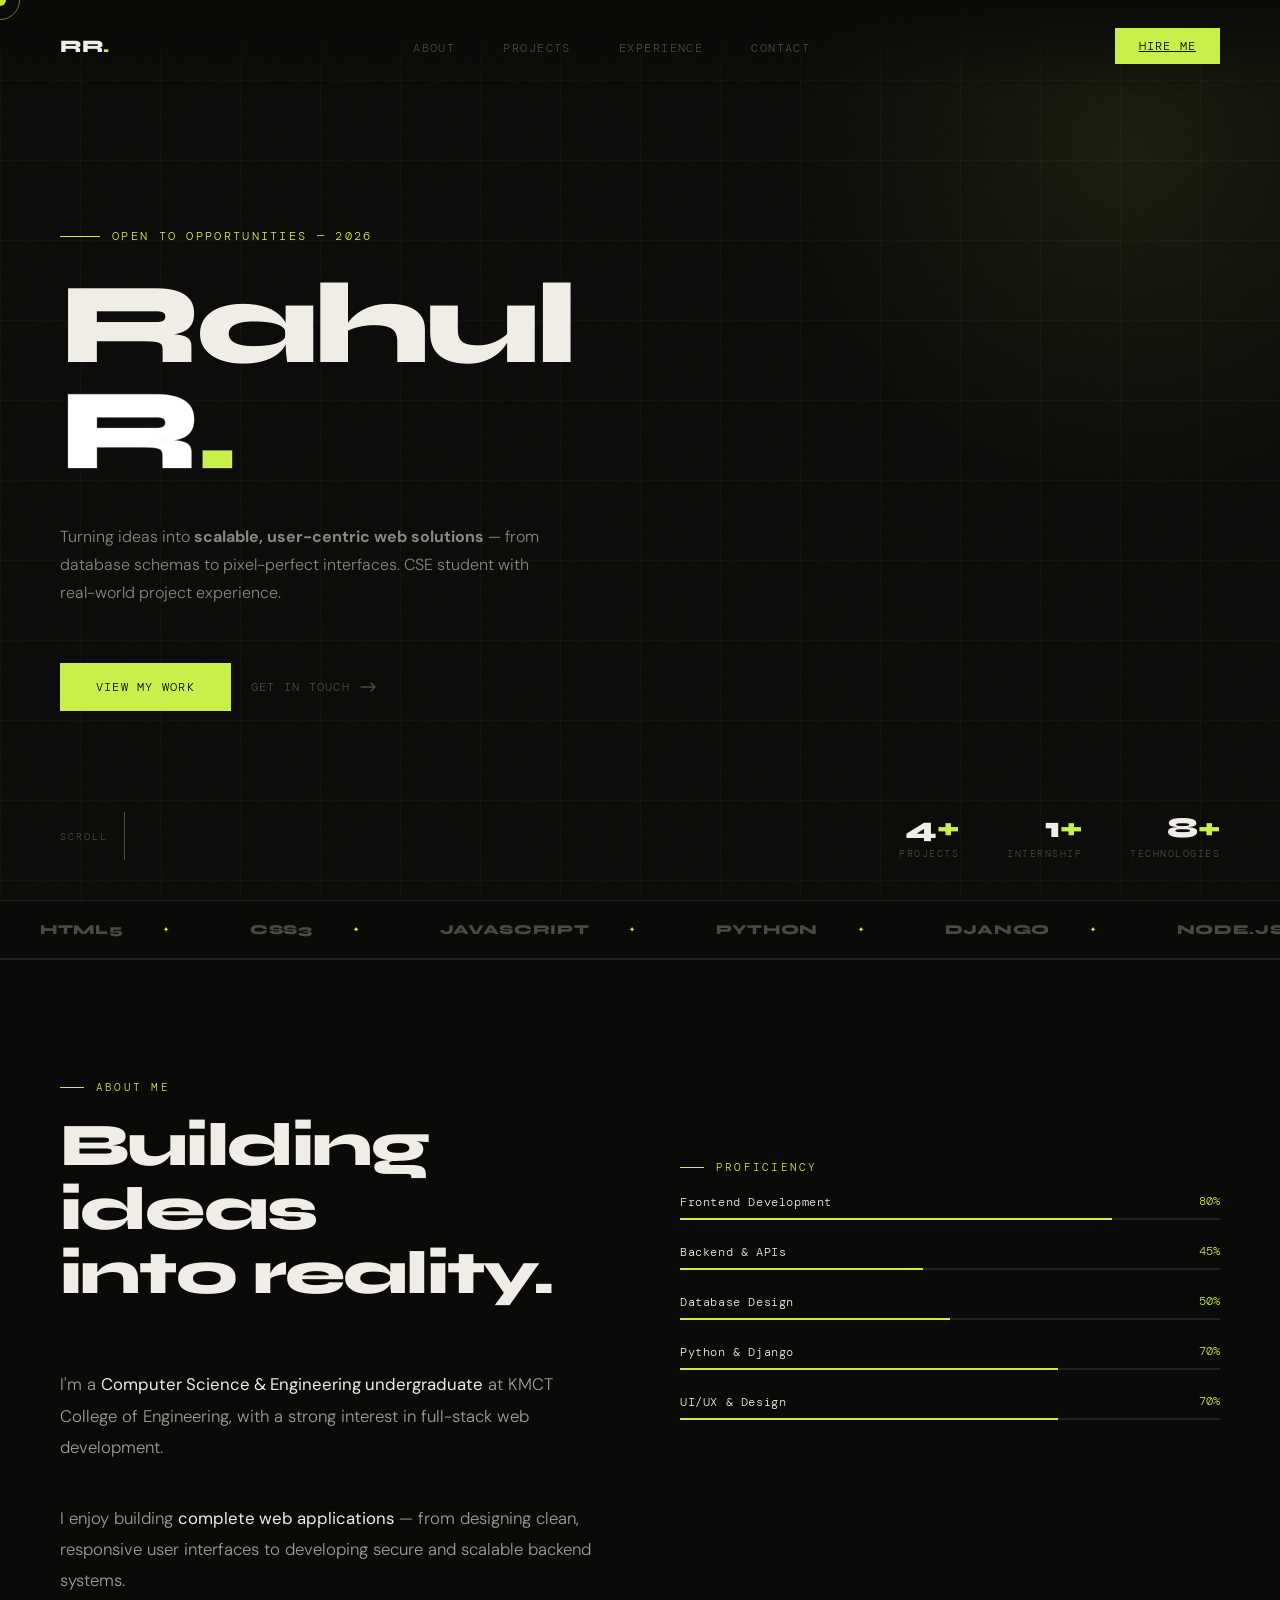
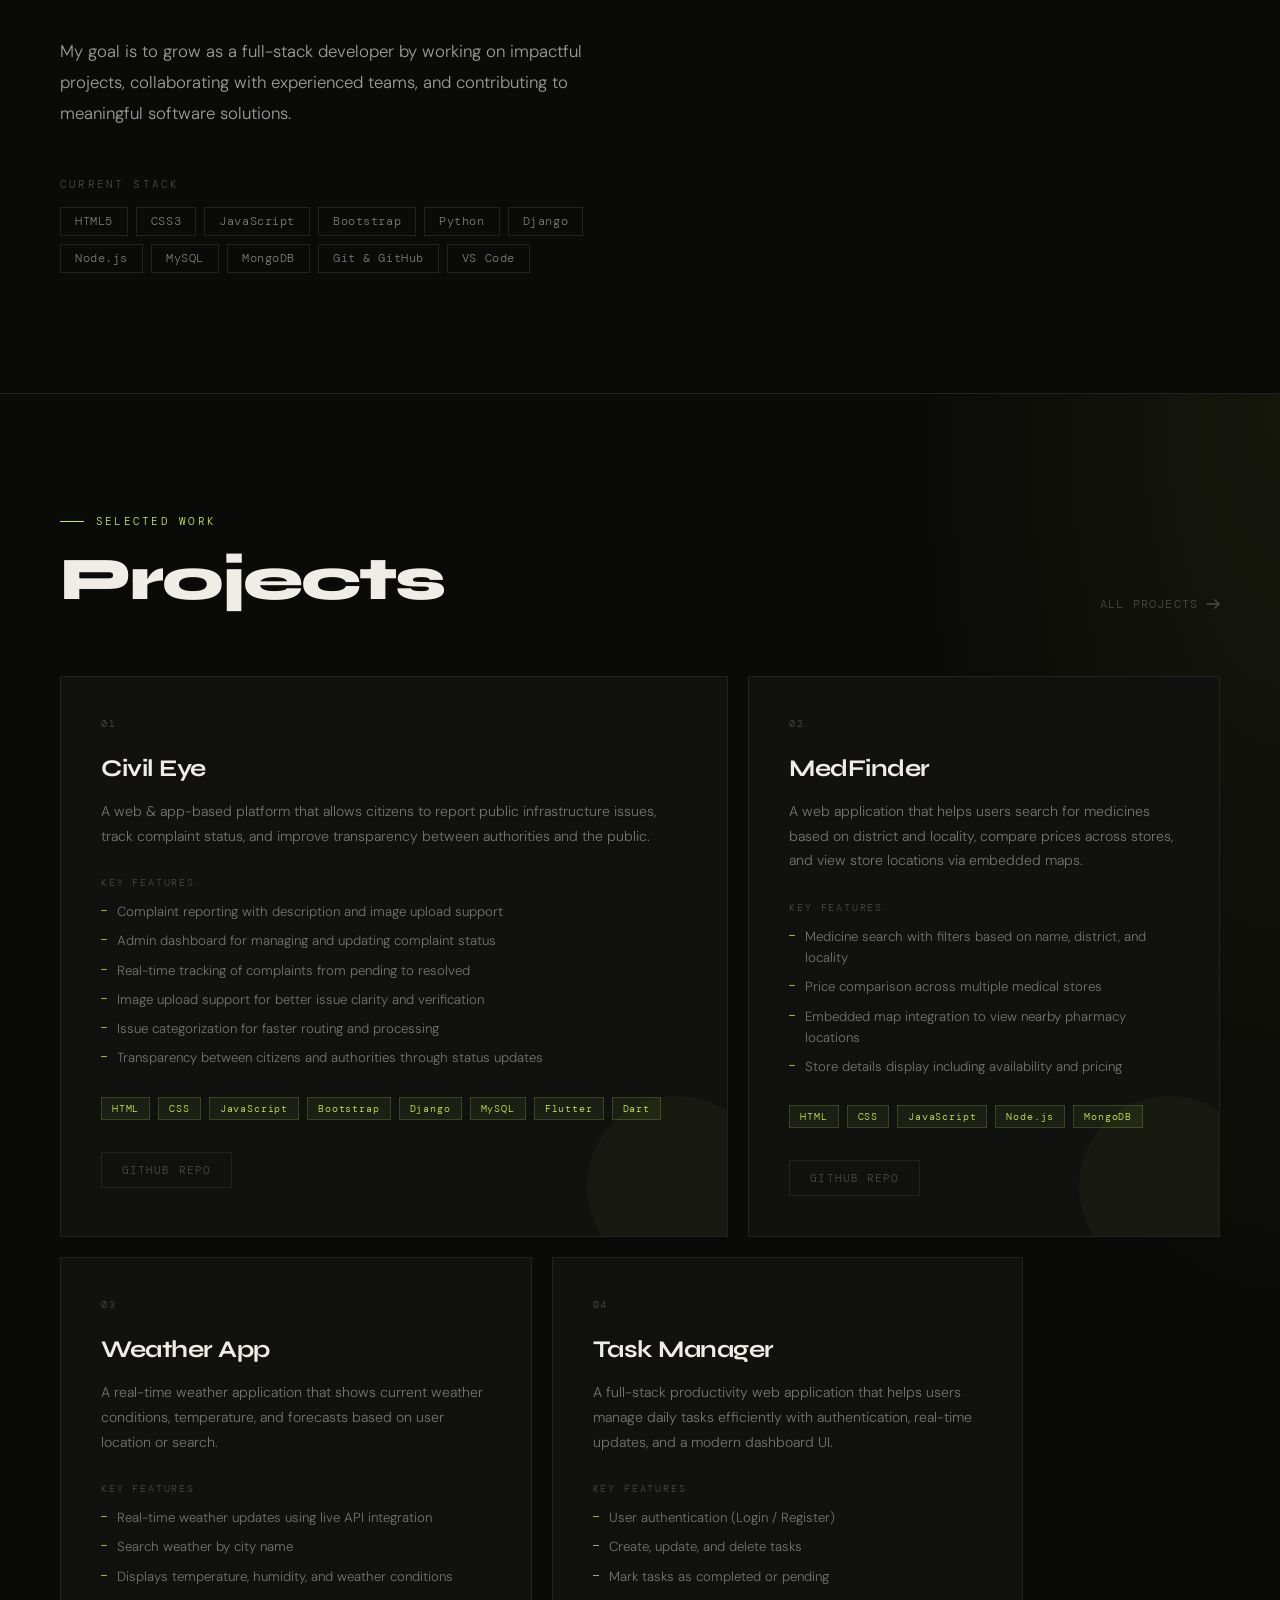
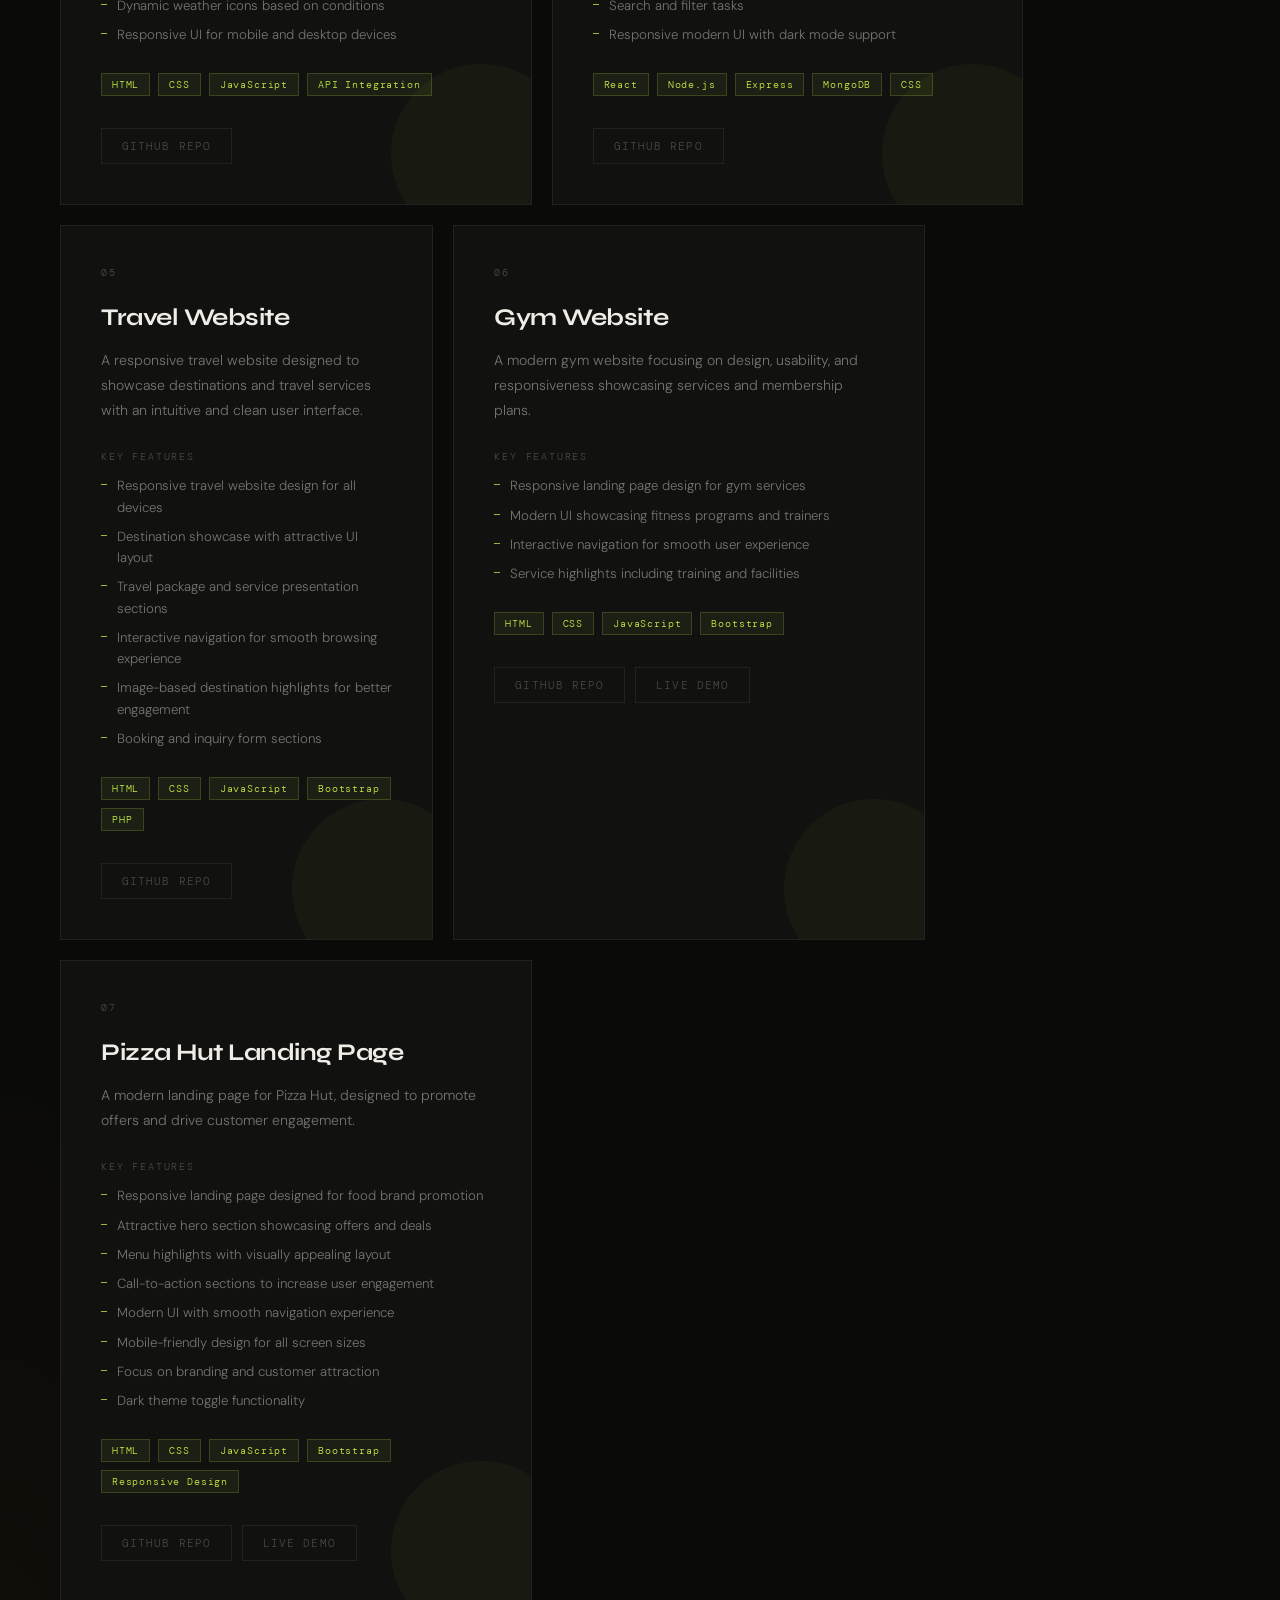
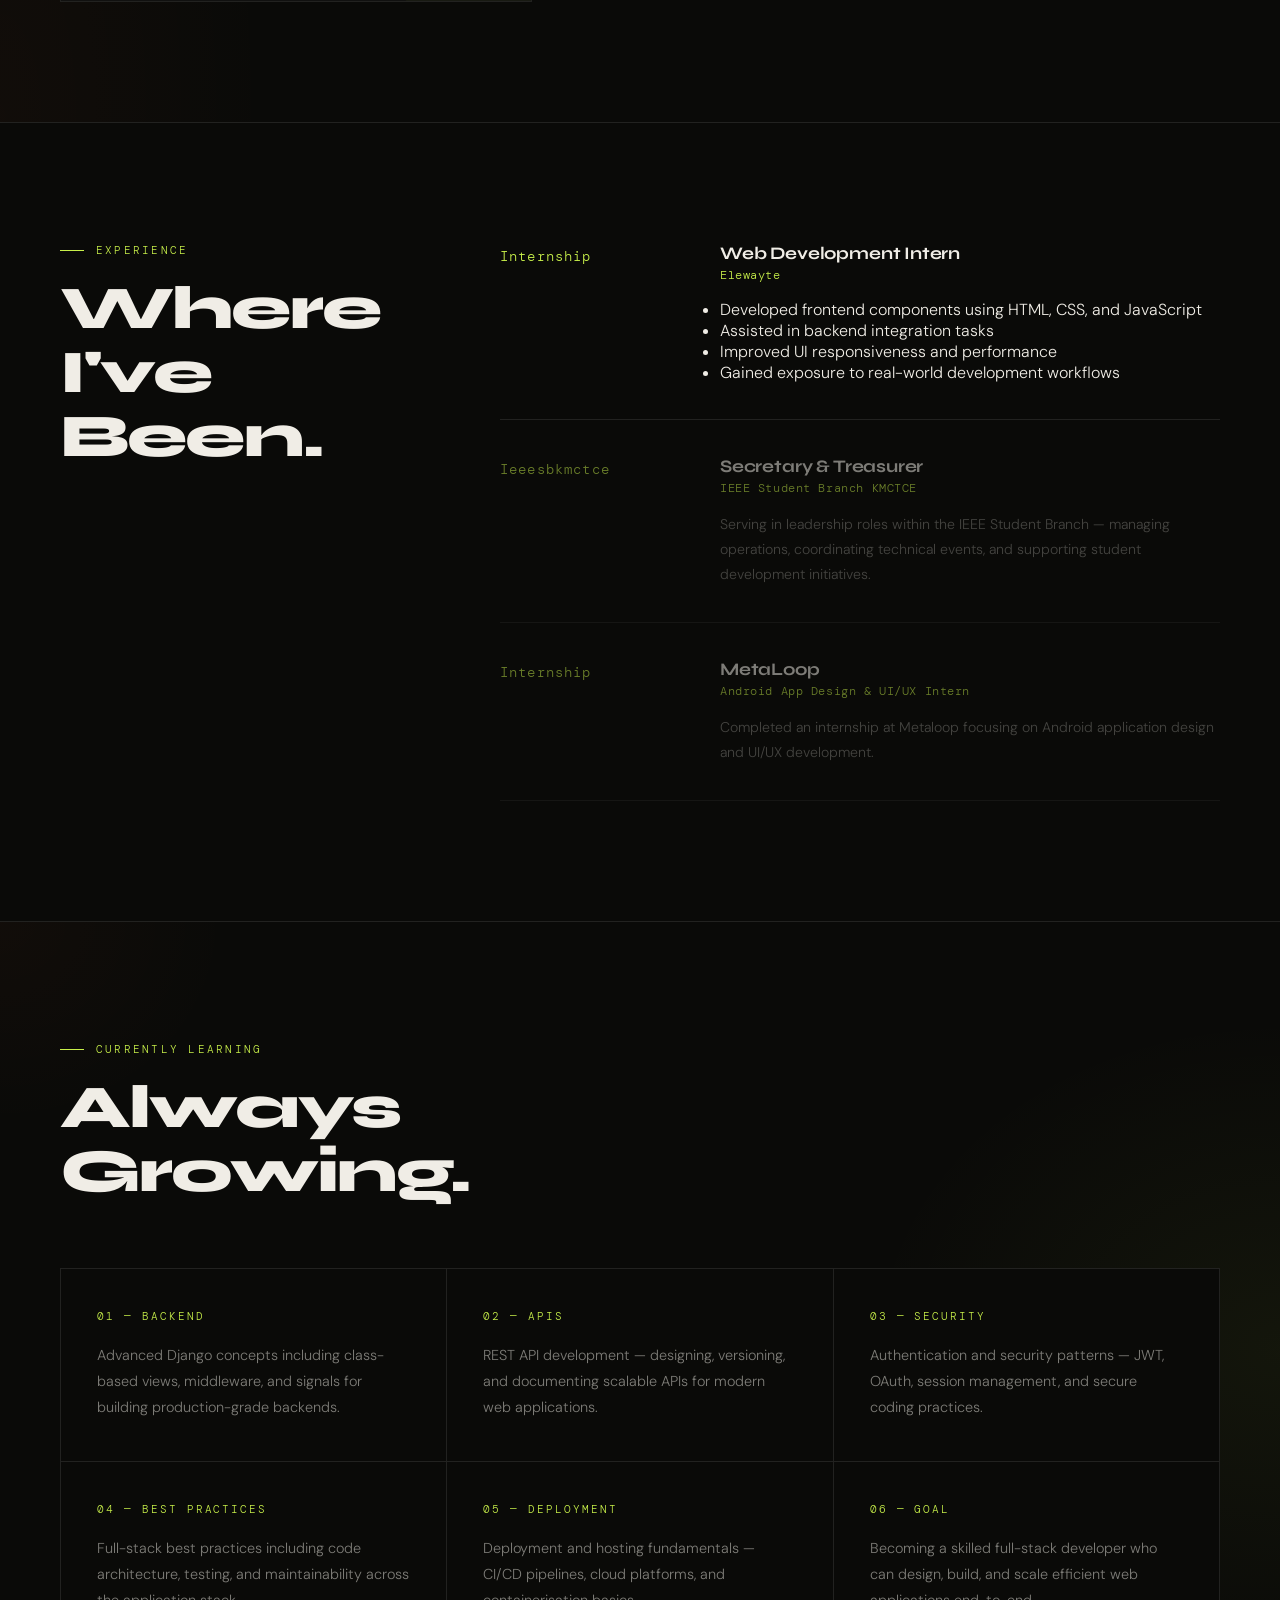
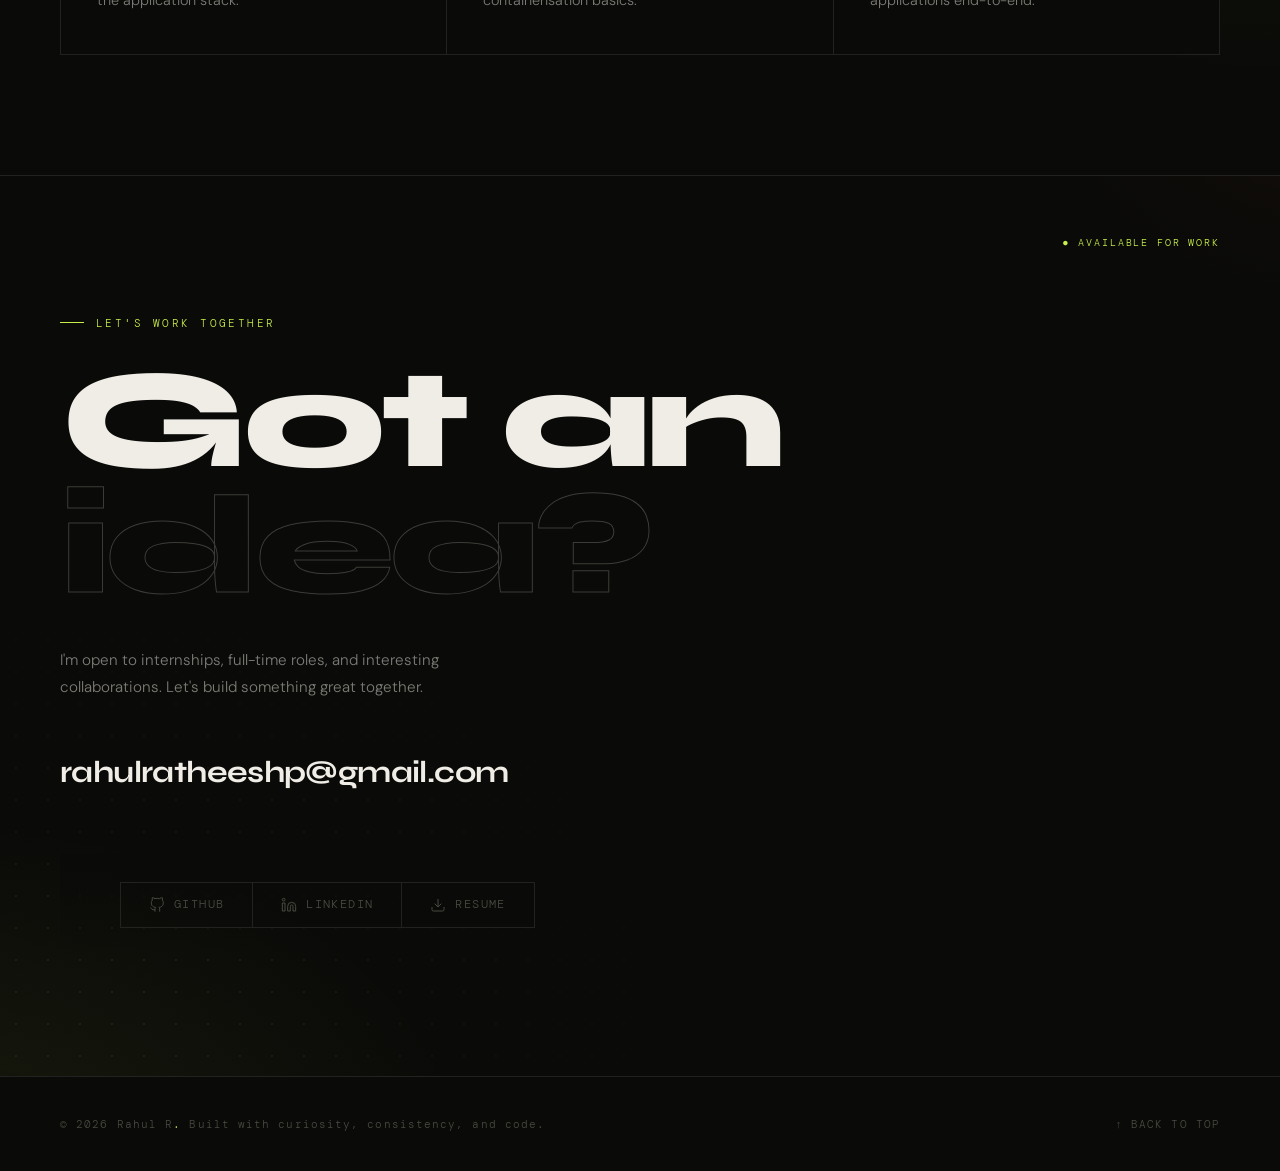
==== commit 2c1e1ce6: "optimized project section" ====
--- a/index.html
+++ b/index.html
@@ -297,39 +297,42 @@
         <a href="https://github.com/RahulR324/weather_app" target="_blank" class="project-btn">GitHub Repo</a>
       </div>
     </div>
-    <!-- Project 04 -->
+
+    <!-- Project 04 (FIXED STRUCTURE) -->
     <div class="project-card medium reveal reveal-delay-2">
       <div class="project-visual"></div>
-        <p class="project-num">04</p>
-        <h3 class="project-title">Task Manager</h3>
-        <p class="project-desc">
-          A full-stack productivity web application that helps users manage daily tasks efficiently with authentication, real-time updates, and a modern dashboard UI.
-        </p>
-
-        <div class="project-features">
-          <p class="project-features-label">Key Features</p>
-          <ul>
-            <li>User authentication (Login / Register)</li>
-            <li>Create, update, and delete tasks</li>
-            <li>Mark tasks as completed or pending</li>
-            <li>Search and filter tasks</li>
-            <li>Responsive modern UI with dark mode support</li>
-          </ul>
-        </div>
-
-        <div class="project-tech">
-          <span class="tech-tag">React</span>
-          <span class="tech-tag">Node.js</span>
-          <span class="tech-tag">Express</span>
-          <span class="tech-tag">MongoDB</span>
-          <span class="tech-tag">CSS</span>
-        </div>
-
-        <div class="project-links">
-          <a href="https://github.com/RahulR324/task_manager" target="_blank" class="project-btn">GitHub Repo</a>
-        </div>
-      </div>
-    </div>
+
+      <p class="project-num">04</p>
+      <h3 class="project-title">Task Manager</h3>
+
+      <p class="project-desc">
+        A full-stack productivity web application that helps users manage daily tasks efficiently with authentication, real-time updates, and a modern dashboard UI.
+      </p>
+
+      <div class="project-features">
+        <p class="project-features-label">Key Features</p>
+        <ul>
+          <li>User authentication (Login / Register)</li>
+          <li>Create, update, and delete tasks</li>
+          <li>Mark tasks as completed or pending</li>
+          <li>Search and filter tasks</li>
+          <li>Responsive modern UI with dark mode support</li>
+        </ul>
+      </div>
+
+      <div class="project-tech">
+        <span class="tech-tag">React</span>
+        <span class="tech-tag">Node.js</span>
+        <span class="tech-tag">Express</span>
+        <span class="tech-tag">MongoDB</span>
+        <span class="tech-tag">CSS</span>
+      </div>
+
+      <div class="project-links">
+        <a href="https://github.com/RahulR324/task_manager" target="_blank" class="project-btn">GitHub Repo</a>
+      </div>
+    </div>
+
     <!-- Project 05 -->
     <div class="project-card small reveal reveal-delay-1">
       <div class="project-visual"></div>
@@ -340,6 +343,18 @@
         A responsive travel website designed to showcase destinations and travel services
         with an intuitive and clean user interface.
       </p>
+
+      <div class="project-features">
+        <p class="project-features-label">Key Features</p>
+        <ul>
+          <li>Responsive travel website design for all devices</li>
+          <li>Destination showcase with attractive UI layout</li>
+          <li>Travel package and service presentation sections</li>
+          <li>Interactive navigation for smooth browsing experience</li>
+          <li>Image-based destination highlights for better engagement</li>
+          <li>Booking and inquiry form sections</li>
+        </ul>
+      </div>
 
       <div class="project-tech">
         <span class="tech-tag">HTML</span>
@@ -365,6 +380,16 @@
         showcasing services and membership plans.
       </p>
 
+      <div class="project-features">
+        <p class="project-features-label">Key Features</p>
+        <ul>
+          <li>Responsive landing page design for gym services</li>
+          <li>Modern UI showcasing fitness programs and trainers</li>
+          <li>Interactive navigation for smooth user experience</li>
+          <li>Service highlights including training and facilities</li>
+        </ul>
+      </div>
+
       <div class="project-tech">
         <span class="tech-tag">HTML</span>
         <span class="tech-tag">CSS</span>
@@ -387,6 +412,20 @@
       <p class="project-desc">
         A modern landing page for Pizza Hut, designed to promote offers and drive customer engagement.
       </p>
+
+      <div class="project-features">
+        <p class="project-features-label">Key Features</p>
+        <ul>
+          <li>Responsive landing page designed for food brand promotion</li>
+          <li>Attractive hero section showcasing offers and deals</li>
+          <li>Menu highlights with visually appealing layout</li>
+          <li>Call-to-action sections to increase user engagement</li>
+          <li>Modern UI with smooth navigation experience</li>
+          <li>Mobile-friendly design for all screen sizes</li>
+          <li>Focus on branding and customer attraction</li>
+          <li>Dark theme toggle functionality</li>
+        </ul>
+      </div>
 
       <div class="project-tech">
         <span class="tech-tag">HTML</span>
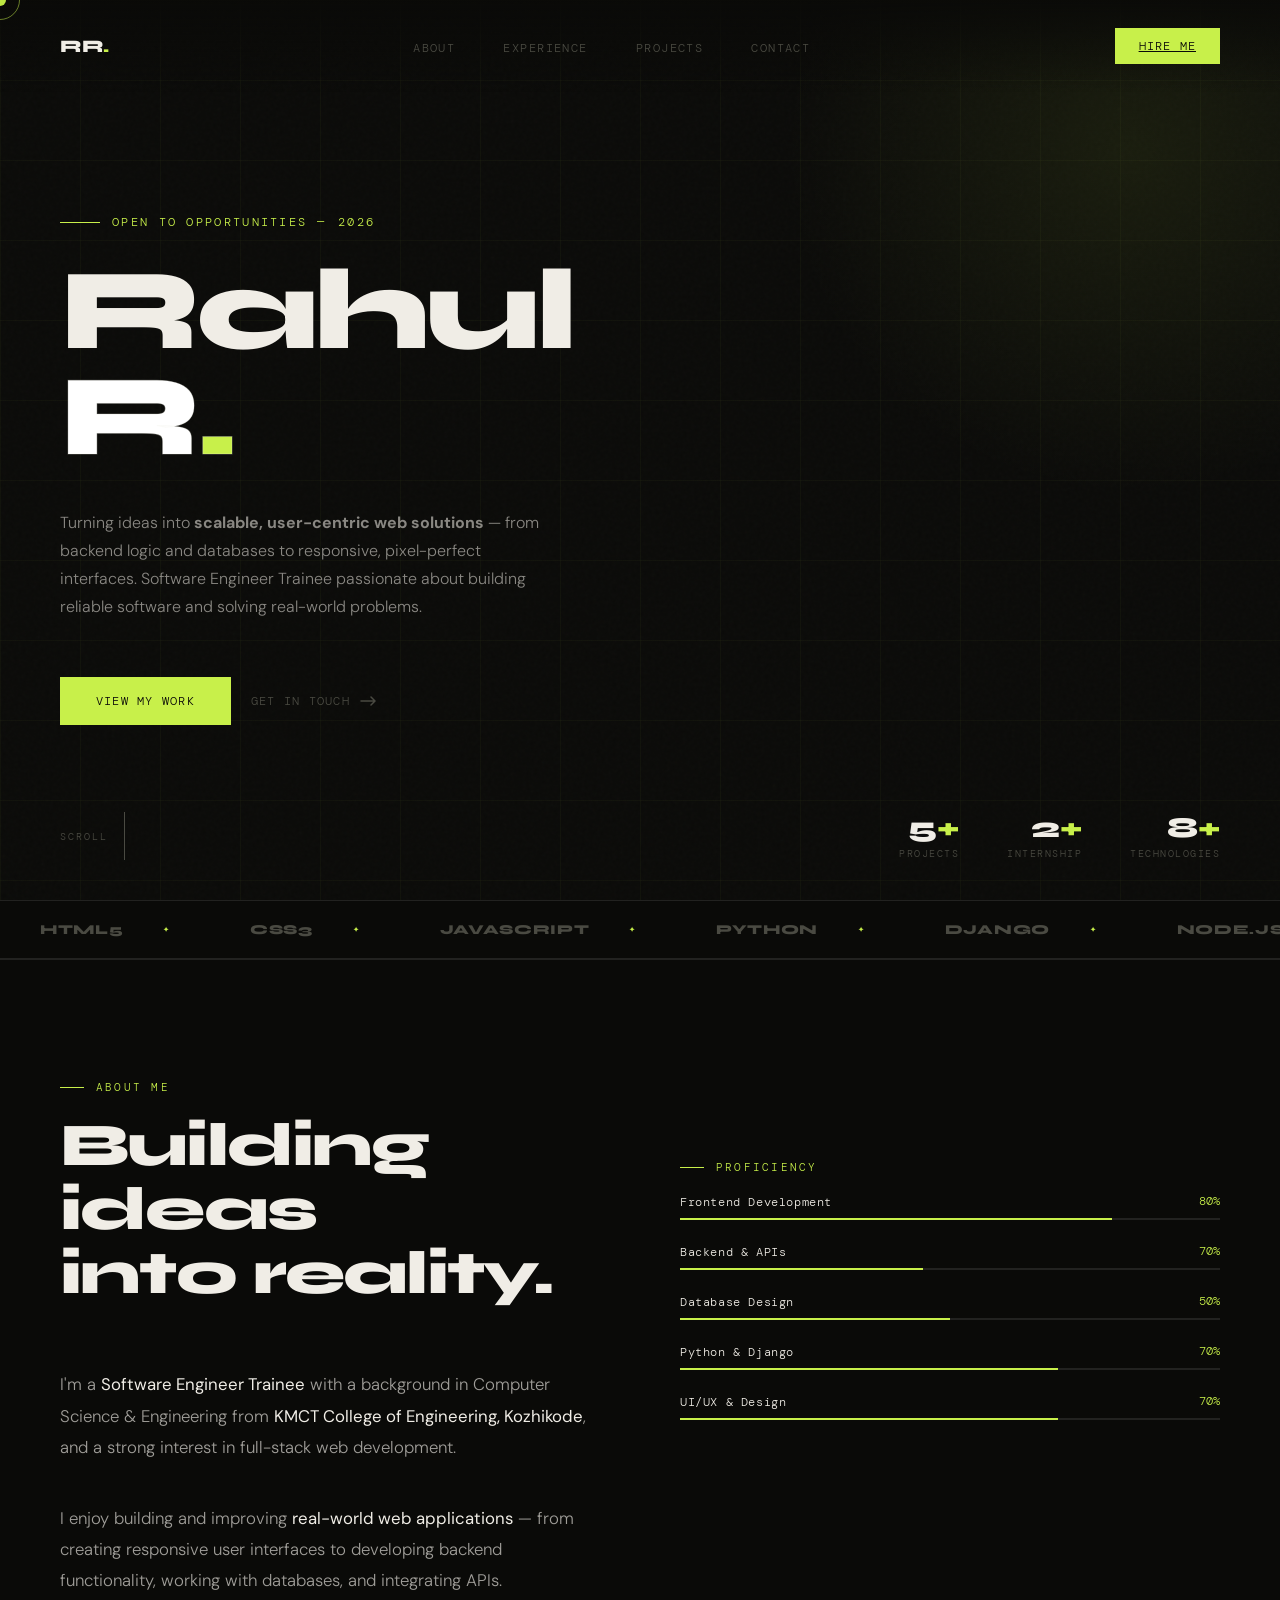
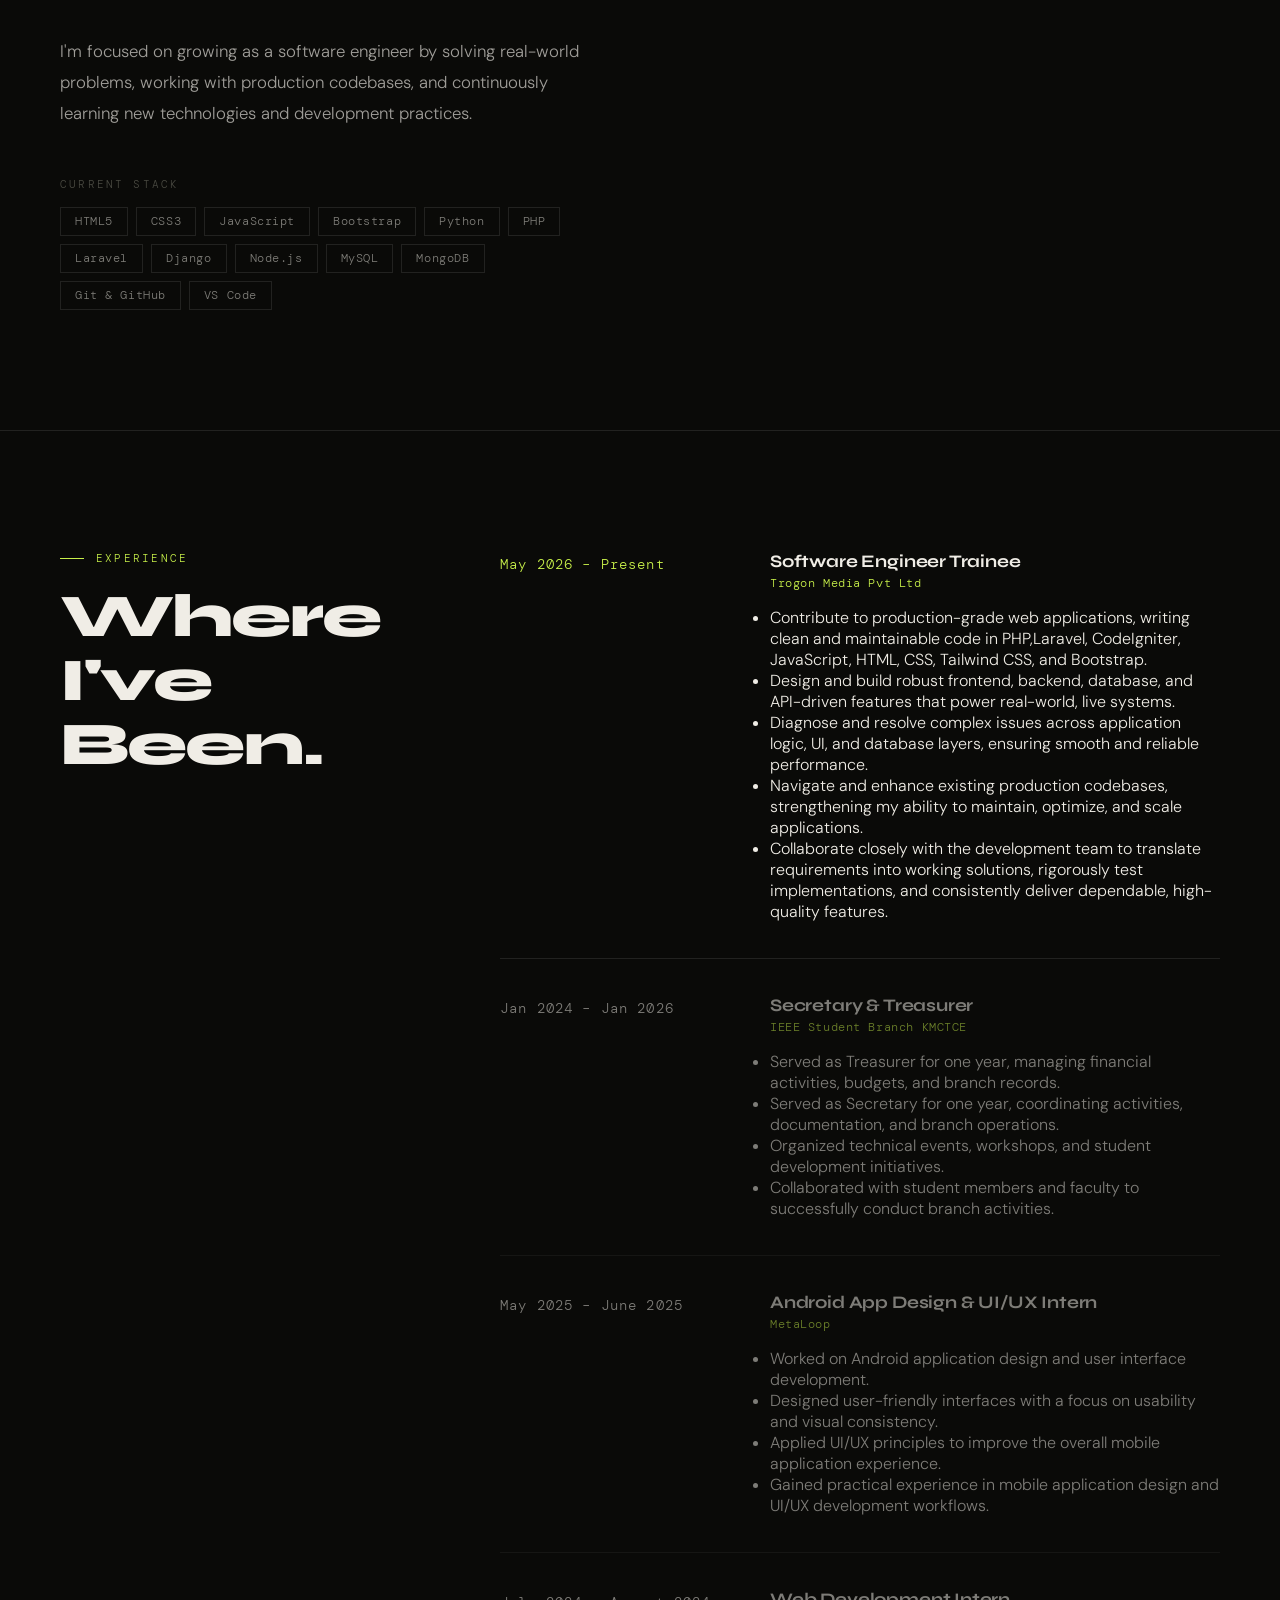
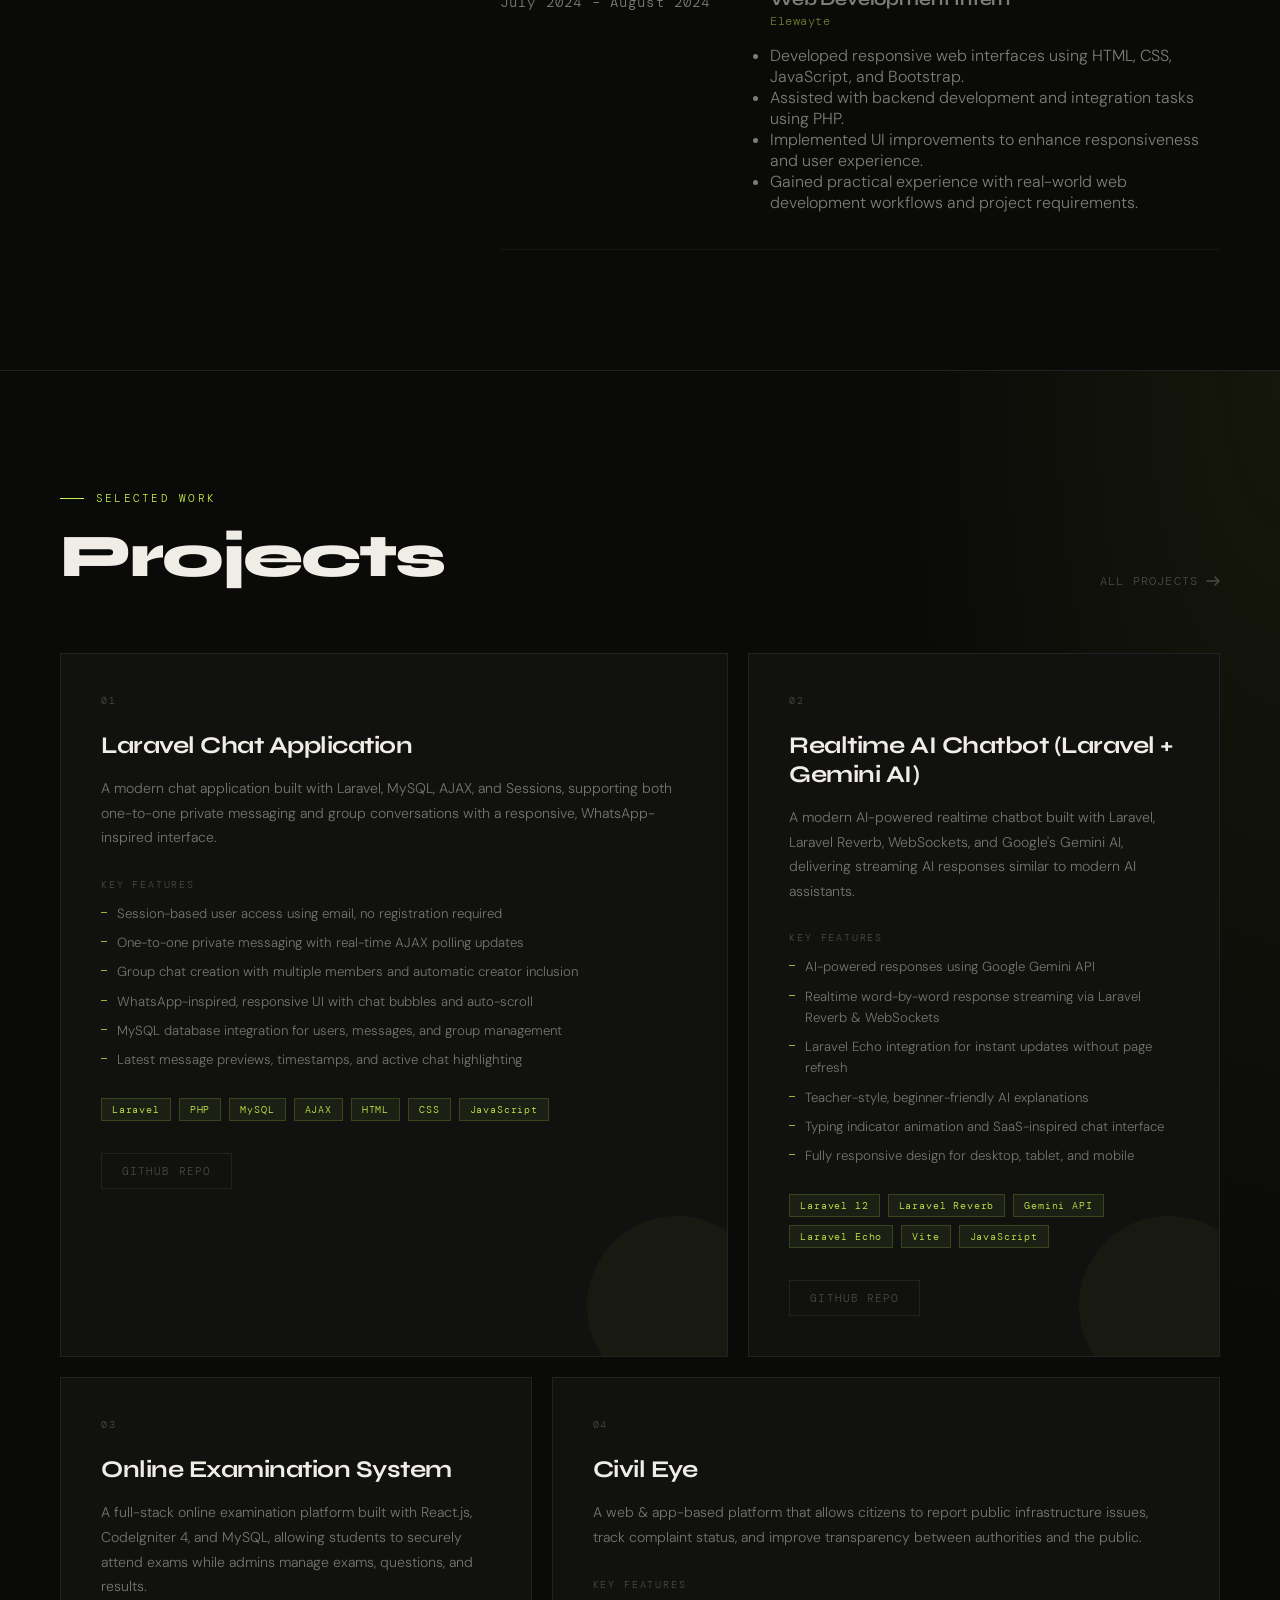
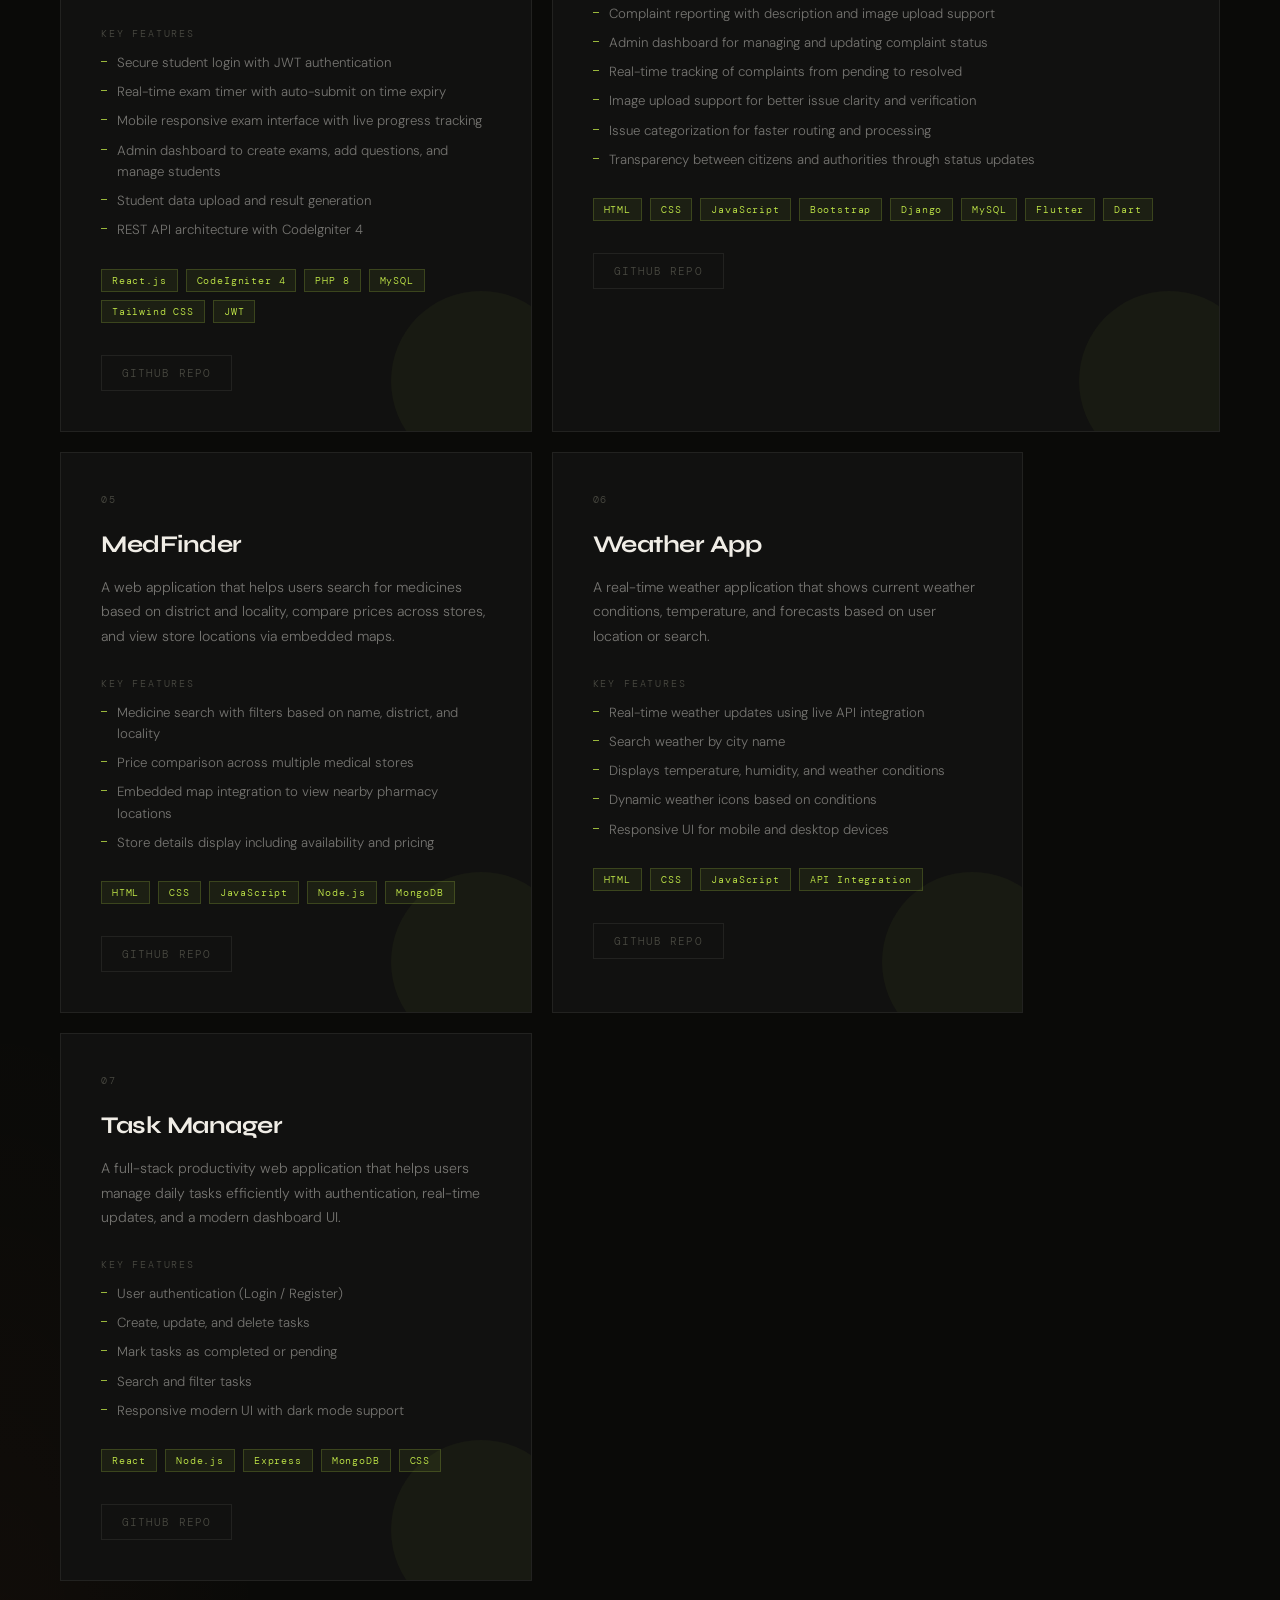
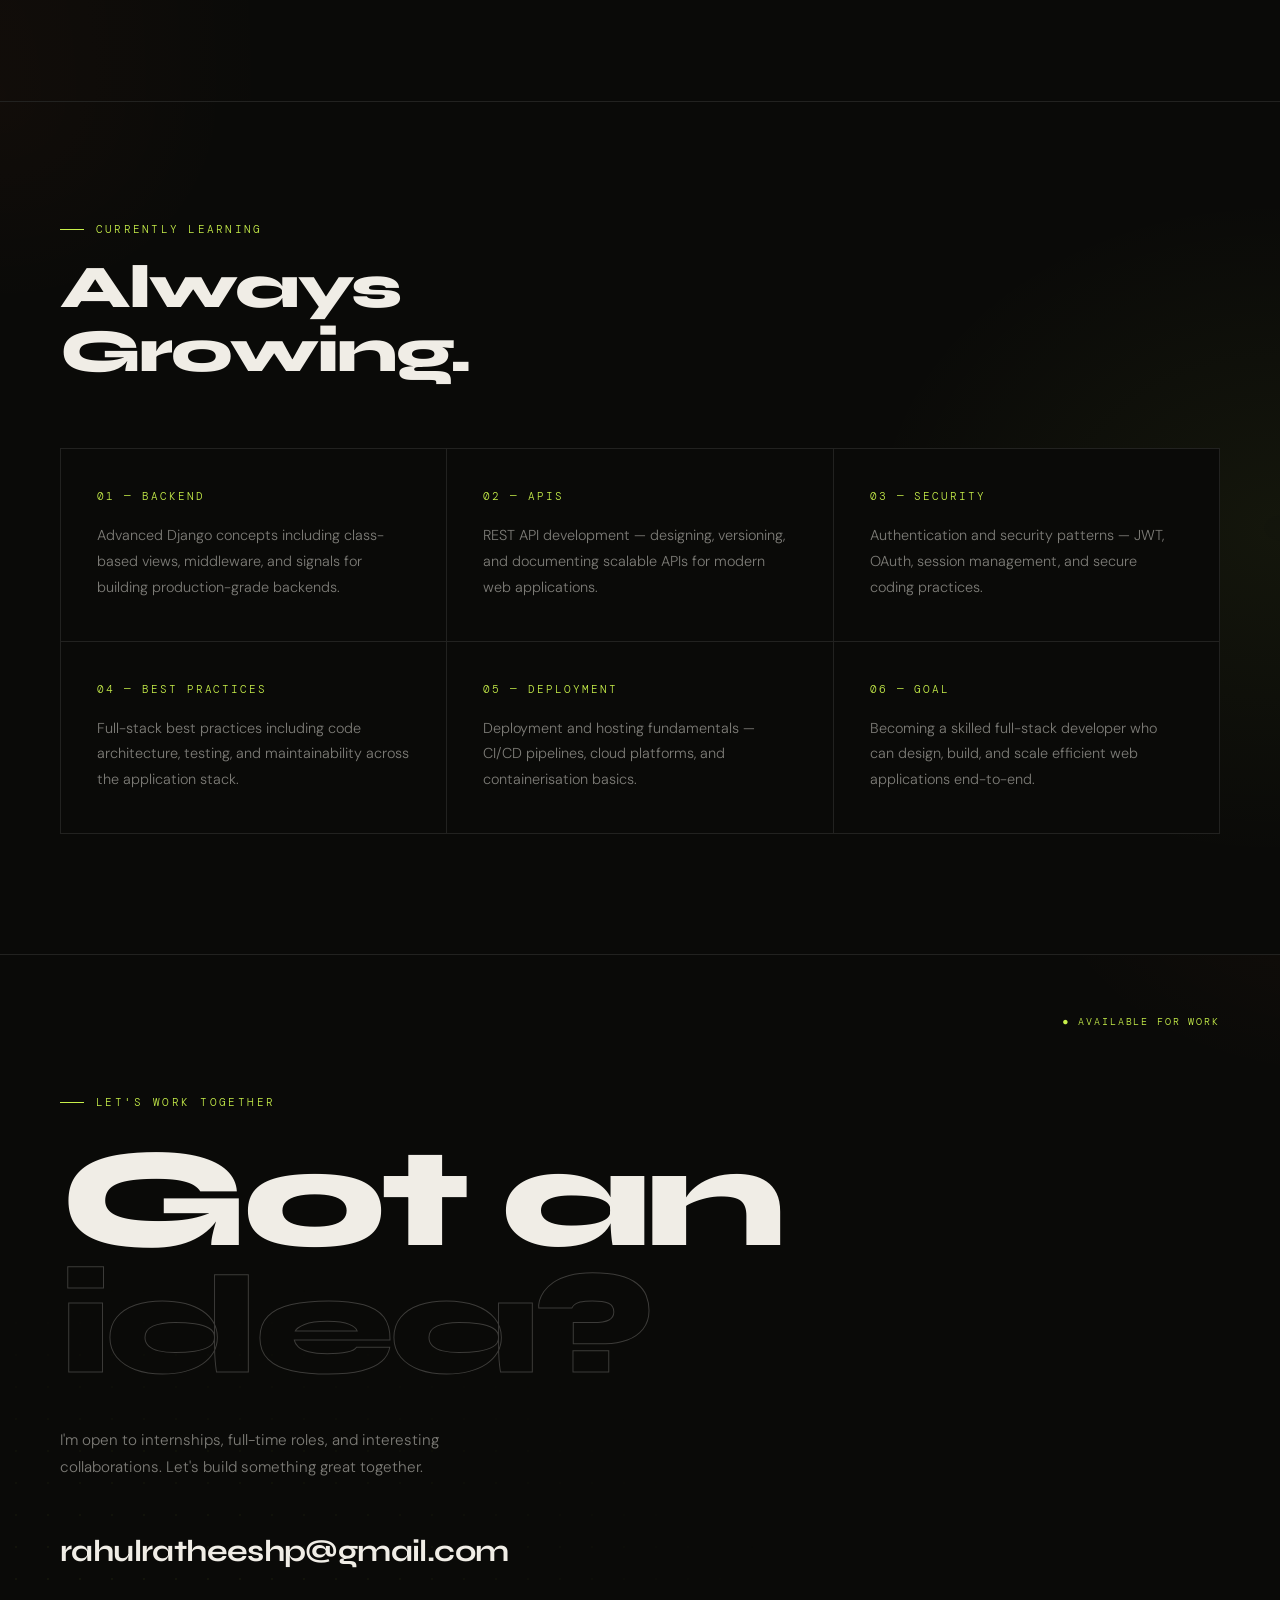
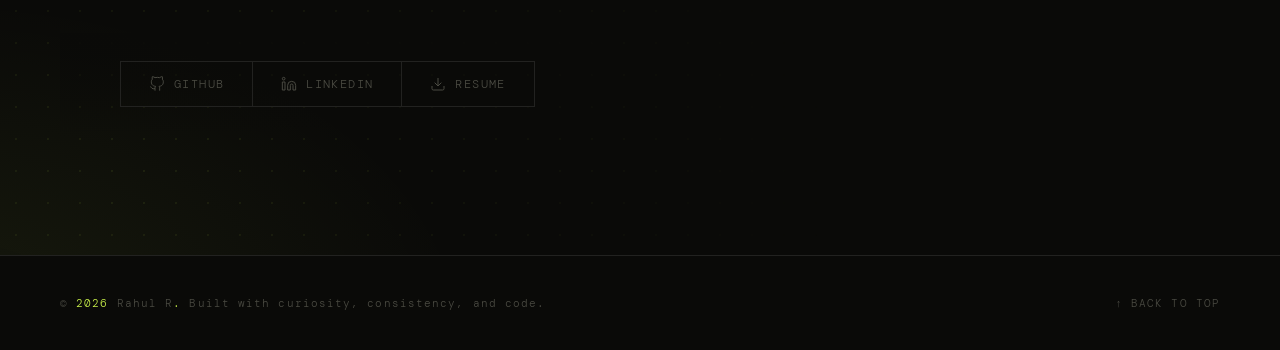
==== commit 869a9b19: "updated the experience" ====
--- a/index.html
+++ b/index.html
@@ -18,8 +18,8 @@
   <a href="#hero" class="nav-logo">RR<span>.</span></a>
   <ul class="nav-links" role="list">
     <li><a href="#about">About</a></li>
+    <li><a href="#experience">Experience</a></li>
     <li><a href="#projects">Projects</a></li>
-    <li><a href="#experience">Experience</a></li>
     <li><a href="#contact">Contact</a></li>
   </ul>
   <a href="#contact" class="nav-cta" role="button">Hire Me</a>
@@ -33,7 +33,7 @@
   <div class="hero-grid" aria-hidden="true"></div>
   <div class="hero-blob" aria-hidden="true"></div>
 
-  <p class="hero-tag" aria-label="Status: Open to Opportunities">Open to Opportunities — 2026</p>
+  <p class="hero-tag" aria-label="Status: Open to Opportunities">Open to Opportunities — <span class="current-year"></span></p>
 
   <h1 class="hero-title" id="hero-heading">
     Rahul<br>
@@ -41,7 +41,7 @@
   </h1>
 
   <p class="hero-desc">
-    Turning ideas into <strong>scalable, user-centric web solutions</strong> — from database schemas to pixel-perfect interfaces. CSE student with real-world project experience.
+    Turning ideas into <strong>scalable, user-centric web solutions</strong> — from backend logic and databases to responsive, pixel-perfect interfaces. Software Engineer Trainee passionate about building reliable software and solving real-world problems.
   </p>
 
   <div class="hero-actions">
@@ -58,11 +58,11 @@
 
   <div class="hero-stats" aria-label="Quick stats">
     <div class="stat">
-      <div class="stat-num">4<span>+</span></div>
+      <div class="stat-num">5<span>+</span></div>
       <div class="stat-label">Projects</div>
     </div>
     <div class="stat">
-      <div class="stat-num">1<span>+</span></div>
+      <div class="stat-num">2<span>+</span></div>
       <div class="stat-label">Internship</div>
     </div>
     <div class="stat">
@@ -103,13 +103,13 @@
     <h2 class="section-title" id="about-heading">Building ideas<br>into reality.</h2>
 
     <p class="about-bio">
-      I'm a <strong>Computer Science & Engineering undergraduate</strong> at KMCT College of Engineering, with a strong interest in full-stack web development.
+      I'm a <strong>Software Engineer Trainee</strong> with a background in Computer Science & Engineering from <strong>KMCT College of Engineering, Kozhikode</strong>, and a strong interest in full-stack web development.
     </p>
     <p class="about-bio">
-      I enjoy building <strong>complete web applications</strong> — from designing clean, responsive user interfaces to developing secure and scalable backend systems.
+      I enjoy building and improving <strong>real-world web applications</strong> — from creating responsive user interfaces to developing backend functionality, working with databases, and integrating APIs.
     </p>
     <p class="about-bio">
-      My goal is to grow as a full-stack developer by working on impactful projects, collaborating with experienced teams, and contributing to meaningful software solutions.
+      I'm focused on growing as a software engineer by solving real-world problems, working with production codebases, and continuously learning new technologies and development practices.
     </p>
 
     <div class="about-stack">
@@ -120,6 +120,8 @@
         <span class="pill">JavaScript</span>
         <span class="pill">Bootstrap</span>
         <span class="pill">Python</span>
+        <span class="pill">PHP</span>
+        <span class="pill">Laravel</span>
         <span class="pill">Django</span>
         <span class="pill">Node.js</span>
         <span class="pill">MySQL</span>
@@ -143,7 +145,7 @@
       <div class="skill-item" role="listitem">
         <div class="skill-header">
           <span class="skill-name">Backend & APIs</span>
-          <span class="skill-pct">45%</span>
+          <span class="skill-pct">70%</span>
         </div>
         <div class="skill-track"><div class="skill-fill" style="--target: 45%" aria-valuenow="45" aria-valuemin="0" aria-valuemax="100" role="progressbar" aria-label="Backend and APIs 45%"></div></div>
       </div>
@@ -172,6 +174,73 @@
   </div>
 </section>
 
+<!-- EXPERIENCE -->
+<section id="experience" aria-labelledby="experience-heading">
+  <div class="reveal">
+    <p class="section-tag">Experience</p>
+    <h2 class="section-title" id="experience-heading">Where<br>I've<br>Been.</h2>
+  </div>
+
+  <div class="timeline reveal reveal-delay-1" role="list" aria-label="Work experience timeline">
+    <article class="timeline-item active" role="listitem">
+      <div class="timeline-period current">May 2026 – Present</div>
+      <div>
+        <h3 class="timeline-role">Software Engineer Trainee</h3>
+        <p class="timeline-company">Trogon Media Pvt Ltd</p>
+        <ul class="timeline-list">
+          <li>Contribute to production-grade web applications, writing clean and maintainable code in PHP,Laravel, CodeIgniter, JavaScript, HTML, CSS, Tailwind CSS, and Bootstrap.</li>
+          <li>Design and build robust frontend, backend, database, and API-driven features that power real-world, live systems.</li>
+          <li>Diagnose and resolve complex issues across application logic, UI, and database layers, ensuring smooth and reliable performance.</li>
+          <li>Navigate and enhance existing production codebases, strengthening my ability to maintain, optimize, and scale applications.</li>
+          <li>Collaborate closely with the development team to translate requirements into working solutions, rigorously test implementations, and consistently deliver dependable, high-quality features.</li>
+        </ul>
+      </div>
+    </article>
+    
+    <article class="timeline-item" role="listitem">
+      <div class="timeline-period">Jan 2024 – Jan 2026</div>
+      <div>
+        <h3 class="timeline-role">Secretary & Treasurer</h3>
+        <p class="timeline-company">IEEE Student Branch KMCTCE</p>
+        <ul class="timeline-list">
+          <li>Served as Treasurer for one year, managing financial activities, budgets, and branch records.</li>
+          <li>Served as Secretary for one year, coordinating activities, documentation, and branch operations.</li>
+          <li>Organized technical events, workshops, and student development initiatives.</li>
+          <li>Collaborated with student members and faculty to successfully conduct branch activities.</li>
+        </ul>
+      </div>
+    </article>
+    
+    <article class="timeline-item" role="listitem">
+      <div class="timeline-period">May 2025 – June 2025</div>
+      <div>
+        <h3 class="timeline-role">Android App Design & UI/UX Intern</h3>
+        <p class="timeline-company">MetaLoop</p>
+        <ul class="timeline-list">
+          <li>Worked on Android application design and user interface development.</li>
+          <li>Designed user-friendly interfaces with a focus on usability and visual consistency.</li>
+          <li>Applied UI/UX principles to improve the overall mobile application experience.</li>
+          <li>Gained practical experience in mobile application design and UI/UX development workflows.</li>
+        </ul>
+      </div>
+    </article>
+    
+    <article class="timeline-item" role="listitem">
+      <div class="timeline-period">July 2024 – August 2024</div>
+      <div>
+        <h3 class="timeline-role">Web Development Intern</h3>
+        <p class="timeline-company">Elewayte</p>
+        <ul class="timeline-list">
+          <li>Developed responsive web interfaces using HTML, CSS, JavaScript, and Bootstrap.</li>
+          <li>Assisted with backend development and integration tasks using PHP.</li>
+          <li>Implemented UI improvements to enhance responsiveness and user experience.</li>
+          <li>Gained practical experience with real-world web development workflows and project requirements.</li>
+        </ul>
+      </div>
+    </article>
+  </div>
+</section>
+
 <!-- PROJECTS -->
 <section id="projects" aria-labelledby="projects-heading">
 
@@ -195,6 +264,118 @@
     <div class="project-card large reveal">
       <div class="project-visual"></div>
       <p class="project-num">01</p>
+      <h3 class="project-title">Laravel Chat Application</h3>
+
+      <p class="project-desc">
+        A modern chat application built with Laravel, MySQL, AJAX, and Sessions, supporting both
+        one-to-one private messaging and group conversations with a responsive, WhatsApp-inspired interface.
+      </p>
+
+      <div class="project-features">
+        <p class="project-features-label">Key Features</p>
+        <ul>
+          <li>Session-based user access using email, no registration required</li>
+          <li>One-to-one private messaging with real-time AJAX polling updates</li>
+          <li>Group chat creation with multiple members and automatic creator inclusion</li>
+          <li>WhatsApp-inspired, responsive UI with chat bubbles and auto-scroll</li>
+          <li>MySQL database integration for users, messages, and group management</li>
+          <li>Latest message previews, timestamps, and active chat highlighting</li>
+        </ul>
+      </div>
+
+      <div class="project-tech">
+        <span class="tech-tag">Laravel</span>
+        <span class="tech-tag">PHP</span>
+        <span class="tech-tag">MySQL</span>
+        <span class="tech-tag">AJAX</span>
+        <span class="tech-tag">HTML</span>
+        <span class="tech-tag">CSS</span>
+        <span class="tech-tag">JavaScript</span>
+      </div>
+
+      <div class="project-links">
+        <a href="https://github.com/RahulR324/chat-app" target="_blank" class="project-btn">GitHub Repo</a>
+      </div>
+    </div>
+
+    <!-- Project 02 -->
+    <div class="project-card medium reveal reveal-delay-1">
+      <div class="project-visual"></div>
+      <p class="project-num">02</p>
+      <h3 class="project-title">Realtime AI Chatbot (Laravel + Gemini AI)</h3>
+
+      <p class="project-desc">
+        A modern AI-powered realtime chatbot built with Laravel, Laravel Reverb, WebSockets, and Google's
+        Gemini AI, delivering streaming AI responses similar to modern AI assistants.
+      </p>
+
+      <div class="project-features">
+        <p class="project-features-label">Key Features</p>
+        <ul>
+          <li>AI-powered responses using Google Gemini API</li>
+          <li>Realtime word-by-word response streaming via Laravel Reverb & WebSockets</li>
+          <li>Laravel Echo integration for instant updates without page refresh</li>
+          <li>Teacher-style, beginner-friendly AI explanations</li>
+          <li>Typing indicator animation and SaaS-inspired chat interface</li>
+          <li>Fully responsive design for desktop, tablet, and mobile</li>
+        </ul>
+      </div>
+
+      <div class="project-tech">
+        <span class="tech-tag">Laravel 12</span>
+        <span class="tech-tag">Laravel Reverb</span>
+        <span class="tech-tag">Gemini API</span>
+        <span class="tech-tag">Laravel Echo</span>
+        <span class="tech-tag">Vite</span>
+        <span class="tech-tag">JavaScript</span>
+      </div>
+
+      <div class="project-links">
+        <a href="https://github.com/RahulR324/websocketchatbot" target="_blank" class="project-btn">GitHub Repo</a>
+      </div>
+    </div>
+
+    <!-- Project 03 -->
+    <div class="project-card medium reveal reveal-delay-1">
+      <div class="project-visual"></div>
+      <p class="project-num">03</p>
+      <h3 class="project-title">Online Examination System</h3>
+
+      <p class="project-desc">
+        A full-stack online examination platform built with React.js, CodeIgniter 4, and MySQL, allowing
+        students to securely attend exams while admins manage exams, questions, and results.
+      </p>
+
+      <div class="project-features">
+        <p class="project-features-label">Key Features</p>
+        <ul>
+          <li>Secure student login with JWT authentication</li>
+          <li>Real-time exam timer with auto-submit on time expiry</li>
+          <li>Mobile responsive exam interface with live progress tracking</li>
+          <li>Admin dashboard to create exams, add questions, and manage students</li>
+          <li>Student data upload and result generation</li>
+          <li>REST API architecture with CodeIgniter 4</li>
+        </ul>
+      </div>
+
+      <div class="project-tech">
+        <span class="tech-tag">React.js</span>
+        <span class="tech-tag">CodeIgniter 4</span>
+        <span class="tech-tag">PHP 8</span>
+        <span class="tech-tag">MySQL</span>
+        <span class="tech-tag">Tailwind CSS</span>
+        <span class="tech-tag">JWT</span>
+      </div>
+
+      <div class="project-links">
+        <a href="https://github.com/RahulR324/exam_system" target="_blank" class="project-btn">GitHub Repo</a>
+      </div>
+    </div>
+
+    <!-- Project 04 -->
+    <div class="project-card large reveal">
+      <div class="project-visual"></div>
+      <p class="project-num">04</p>
       <h3 class="project-title">Civil Eye</h3>
 
       <p class="project-desc">
@@ -230,10 +411,10 @@
       </div>
     </div>
 
-    <!-- Project 02 -->
+    <!-- Project 05 -->
     <div class="project-card medium reveal reveal-delay-1">
       <div class="project-visual"></div>
-      <p class="project-num">02</p>
+      <p class="project-num">05</p>
       <h3 class="project-title">MedFinder</h3>
 
       <p class="project-desc">
@@ -264,10 +445,10 @@
       </div>
     </div>
 
-    <!-- Project 03 -->
+    <!-- Project 06 -->
     <div class="project-card medium reveal reveal-delay-1">
       <div class="project-visual"></div>
-      <p class="project-num">03</p>
+      <p class="project-num">06</p>
       <h3 class="project-title">Weather App</h3>
 
       <p class="project-desc">
@@ -298,11 +479,10 @@
       </div>
     </div>
 
-    <!-- Project 04 (FIXED STRUCTURE) -->
+    <!-- Project 07 -->
     <div class="project-card medium reveal reveal-delay-2">
       <div class="project-visual"></div>
-
-      <p class="project-num">04</p>
+      <p class="project-num">07</p>
       <h3 class="project-title">Task Manager</h3>
 
       <p class="project-desc">
@@ -333,156 +513,8 @@
       </div>
     </div>
 
-    <!-- Project 05 -->
-    <div class="project-card small reveal reveal-delay-1">
-      <div class="project-visual"></div>
-      <p class="project-num">05</p>
-      <h3 class="project-title">Travel Website</h3>
-
-      <p class="project-desc">
-        A responsive travel website designed to showcase destinations and travel services
-        with an intuitive and clean user interface.
-      </p>
-
-      <div class="project-features">
-        <p class="project-features-label">Key Features</p>
-        <ul>
-          <li>Responsive travel website design for all devices</li>
-          <li>Destination showcase with attractive UI layout</li>
-          <li>Travel package and service presentation sections</li>
-          <li>Interactive navigation for smooth browsing experience</li>
-          <li>Image-based destination highlights for better engagement</li>
-          <li>Booking and inquiry form sections</li>
-        </ul>
-      </div>
-
-      <div class="project-tech">
-        <span class="tech-tag">HTML</span>
-        <span class="tech-tag">CSS</span>
-        <span class="tech-tag">JavaScript</span>
-        <span class="tech-tag">Bootstrap</span>
-        <span class="tech-tag">PHP</span>
-      </div>
-
-      <div class="project-links">
-        <a href="https://github.com/RahulR324/Travel_website" target="_blank" class="project-btn">GitHub Repo</a>
-      </div>
-    </div>
-
-    <!-- Project 06 -->
-    <div class="project-card medium reveal reveal-delay-2">
-      <div class="project-visual"></div>
-      <p class="project-num">06</p>
-      <h3 class="project-title">Gym Website</h3>
-
-      <p class="project-desc">
-        A modern gym website focusing on design, usability, and responsiveness
-        showcasing services and membership plans.
-      </p>
-
-      <div class="project-features">
-        <p class="project-features-label">Key Features</p>
-        <ul>
-          <li>Responsive landing page design for gym services</li>
-          <li>Modern UI showcasing fitness programs and trainers</li>
-          <li>Interactive navigation for smooth user experience</li>
-          <li>Service highlights including training and facilities</li>
-        </ul>
-      </div>
-
-      <div class="project-tech">
-        <span class="tech-tag">HTML</span>
-        <span class="tech-tag">CSS</span>
-        <span class="tech-tag">JavaScript</span>
-        <span class="tech-tag">Bootstrap</span>
-      </div>
-
-      <div class="project-links">
-        <a href="https://github.com/RahulR324/gym_website" target="_blank" class="project-btn">GitHub Repo</a>
-        <a href="https://rahulr324.github.io/gym_website/" target="_blank" class="project-btn">Live Demo</a>
-      </div>
-    </div>
-
-    <!-- Project 07 -->
-    <div class="project-card medium reveal reveal-delay-2">
-      <div class="project-visual"></div>
-      <p class="project-num">07</p>
-      <h3 class="project-title">Pizza Hut Landing Page</h3>
-
-      <p class="project-desc">
-        A modern landing page for Pizza Hut, designed to promote offers and drive customer engagement.
-      </p>
-
-      <div class="project-features">
-        <p class="project-features-label">Key Features</p>
-        <ul>
-          <li>Responsive landing page designed for food brand promotion</li>
-          <li>Attractive hero section showcasing offers and deals</li>
-          <li>Menu highlights with visually appealing layout</li>
-          <li>Call-to-action sections to increase user engagement</li>
-          <li>Modern UI with smooth navigation experience</li>
-          <li>Mobile-friendly design for all screen sizes</li>
-          <li>Focus on branding and customer attraction</li>
-          <li>Dark theme toggle functionality</li>
-        </ul>
-      </div>
-
-      <div class="project-tech">
-        <span class="tech-tag">HTML</span>
-        <span class="tech-tag">CSS</span>
-        <span class="tech-tag">JavaScript</span>
-        <span class="tech-tag">Bootstrap</span>
-        <span class="tech-tag">Responsive Design</span>
-      </div>
-
-      <div class="project-links">
-        <a href="https://github.com/RahulR324/pizza_hut_landing" target="_blank" class="project-btn">GitHub Repo</a>
-        <a href="https://rahulr324.github.io/pizza_hut_landing/" target="_blank" class="project-btn">Live Demo</a>
-      </div>
-    </div>
-
-  </div>
-</section>
-
-<!-- EXPERIENCE -->
-<section id="experience" aria-labelledby="experience-heading">
-  <div class="reveal">
-    <p class="section-tag">Experience</p>
-    <h2 class="section-title" id="experience-heading">Where<br>I've<br>Been.</h2>
-  </div>
-
-  <div class="timeline reveal reveal-delay-1" role="list" aria-label="Work experience timeline">
-    <article class="timeline-item active" role="listitem">
-      <div class="timeline-period current">Internship</div>
-      <div>
-        <h3 class="timeline-role">Web Development Intern</h3>
-        <p class="timeline-company">Elewayte</p>
-        <ul class="timeline-list">
-          <li>Developed frontend components using HTML, CSS, and JavaScript</li>
-          <li>Assisted in backend integration tasks</li>
-          <li>Improved UI responsiveness and performance</li>
-          <li>Gained exposure to real-world development workflows</li>
-        </ul>
-      </div>
-    </article>
-    <article class="timeline-item" role="listitem">
-      <div class="timeline-period current">Ieeesbkmctce</div>
-      <div>
-        <h3 class="timeline-role">Secretary & Treasurer</h3>
-        <p class="timeline-company">IEEE Student Branch KMCTCE</p>
-        <p class="timeline-desc">Serving in leadership roles within the IEEE Student Branch — managing operations, coordinating technical events, and supporting student development initiatives.</p>
-      </div>
-    </article>
-    <article class="timeline-item" role="listitem">
-      <div class="timeline-period current">Internship</div>
-      <div>
-        <h3 class="timeline-role">MetaLoop</h3>
-        <p class="timeline-company">Android App Design & UI/UX Intern</p>
-        <p class="timeline-desc"> Completed an internship at Metaloop focusing on Android application design and 
-        UI/UX development.</p>
-      </div>
-    </article>
-  </div>
+  </div>
+</section>
 </section>
 
 <!-- CURRENTLY LEARNING -->
@@ -555,7 +587,7 @@
 </main>
 
 <footer>
-  <p class="footer-copy">© 2026 Rahul R<span>.</span> Built with curiosity, consistency, and code.</p>
+  <p class="footer-copy">© <span class="current-year"></span> Rahul R<span>.</span> Built with curiosity, consistency, and code.</p>
   <a href="#hero" class="footer-back" aria-label="Back to top">↑ Back to top</a>
 </footer>
 <script src="main.js"></script>
--- a/style.css
+++ b/style.css
@@ -746,7 +746,7 @@
     padding: 36px 0;
     border-bottom: 1px solid var(--border);
     display: grid;
-    grid-template-columns: 180px 1fr;
+    grid-template-columns: 230px 1fr;
     gap: 40px;
     opacity: 0.5;
     transition: opacity 0.3s;
@@ -758,8 +758,9 @@
     font-family: 'DM Mono', monospace;
     font-size: 0.9rem;
     letter-spacing: 0.08em;
-    color: var(--muted);
+    color: var(--fg);
     padding-top: 4px;
+    white-space: nowrap;
   }
   .timeline-period.current { color: var(--accent); }
 
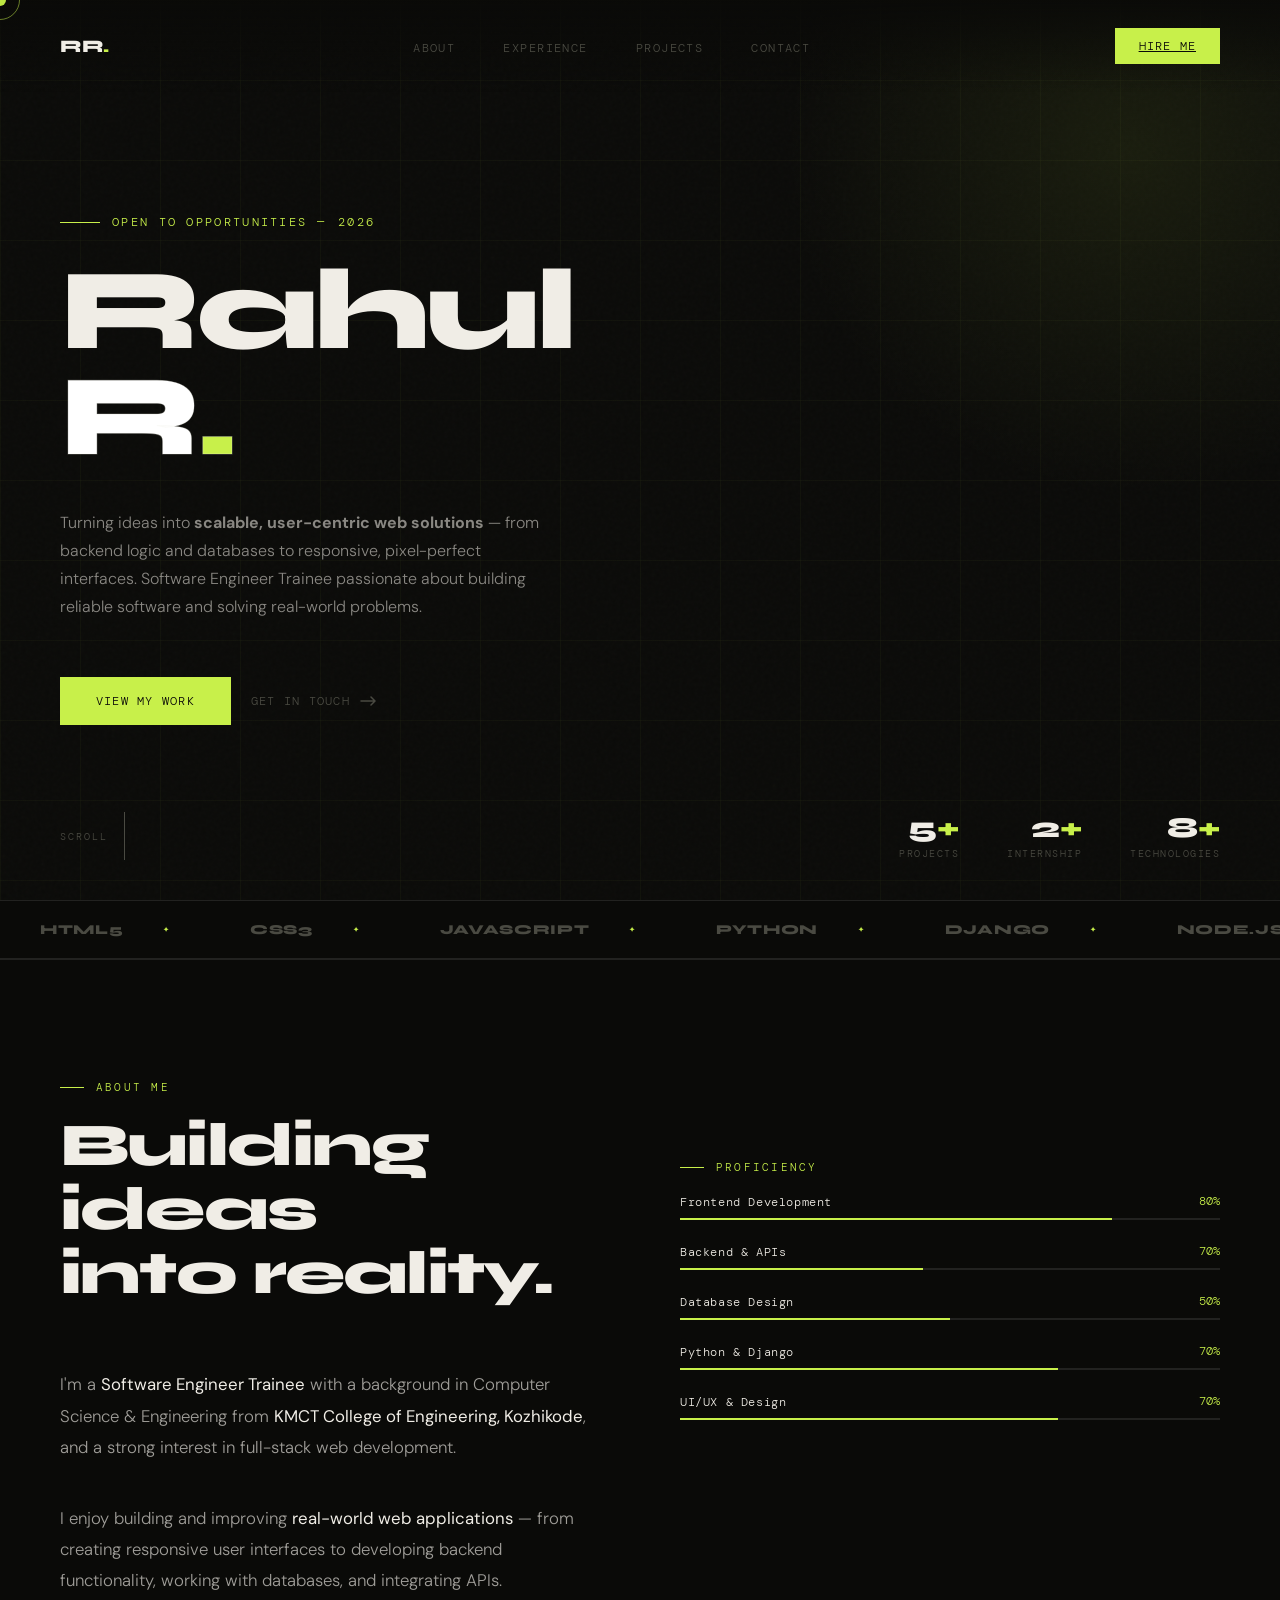
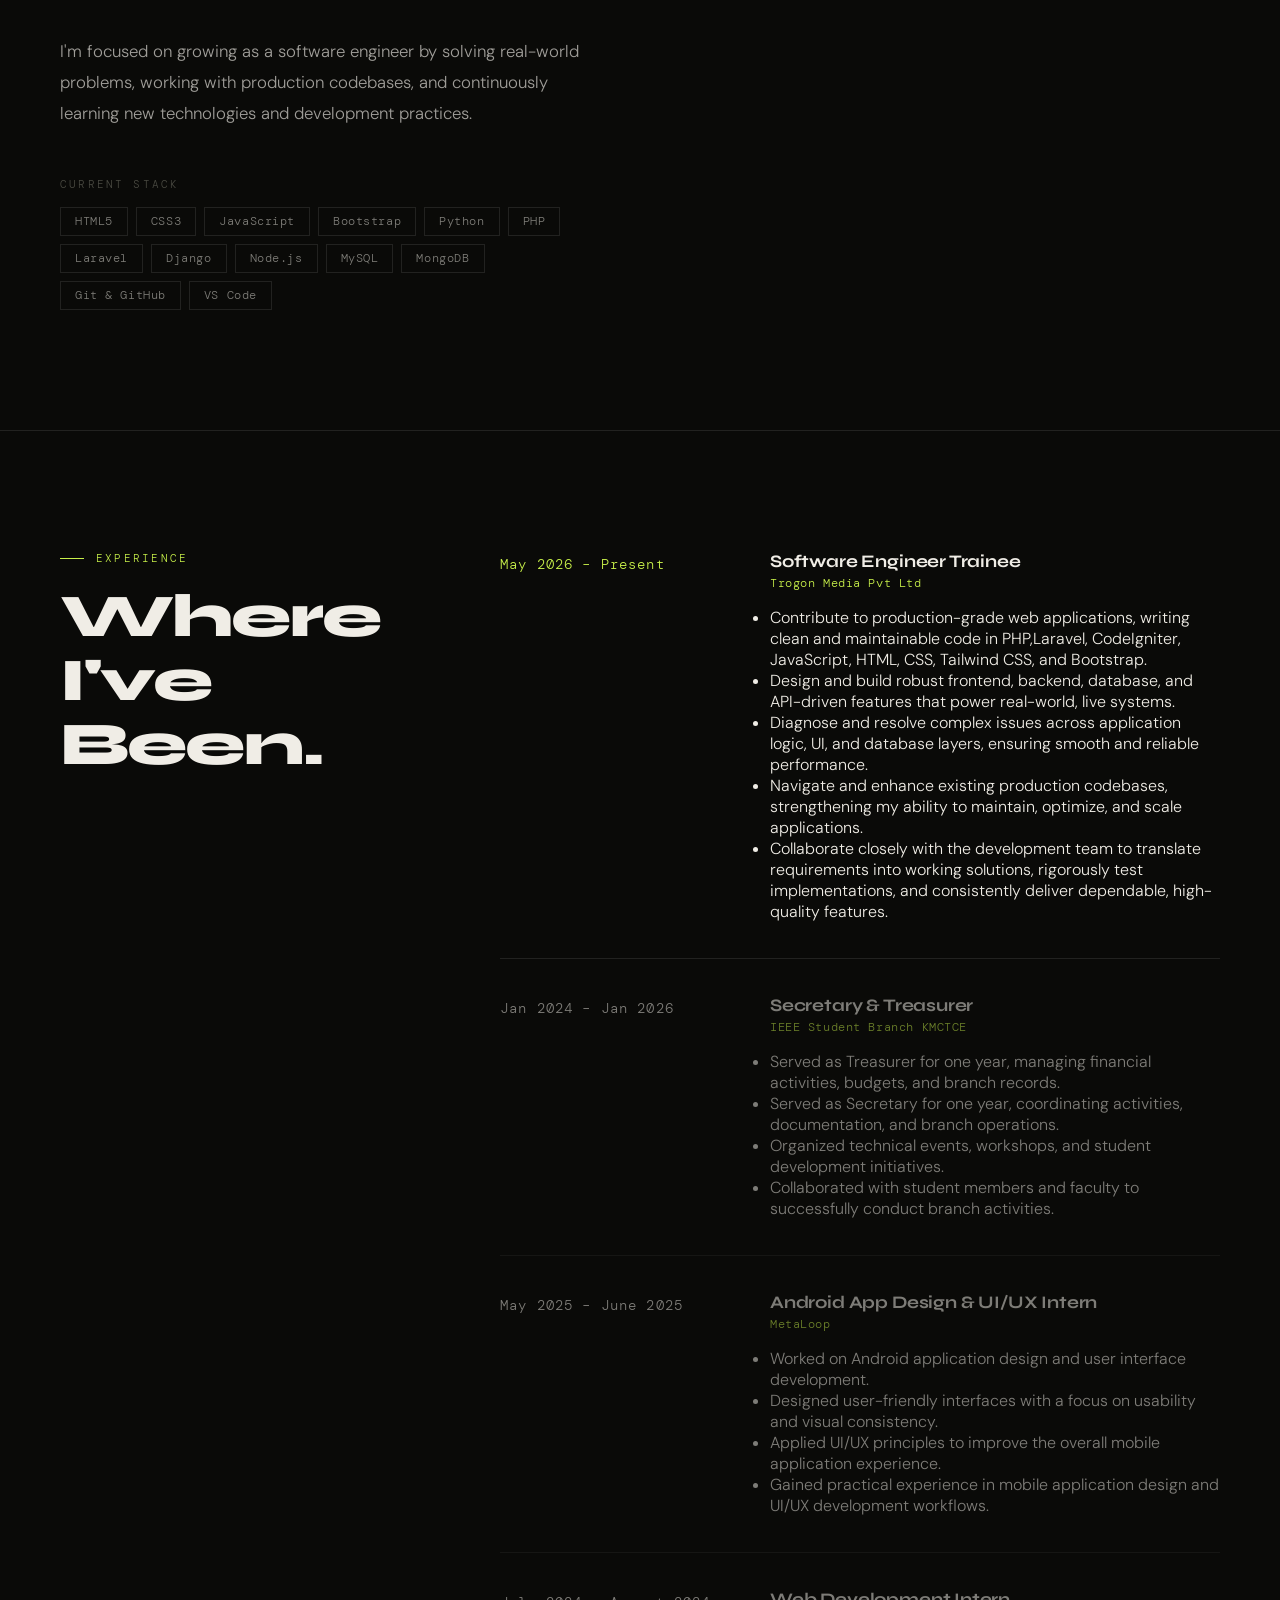
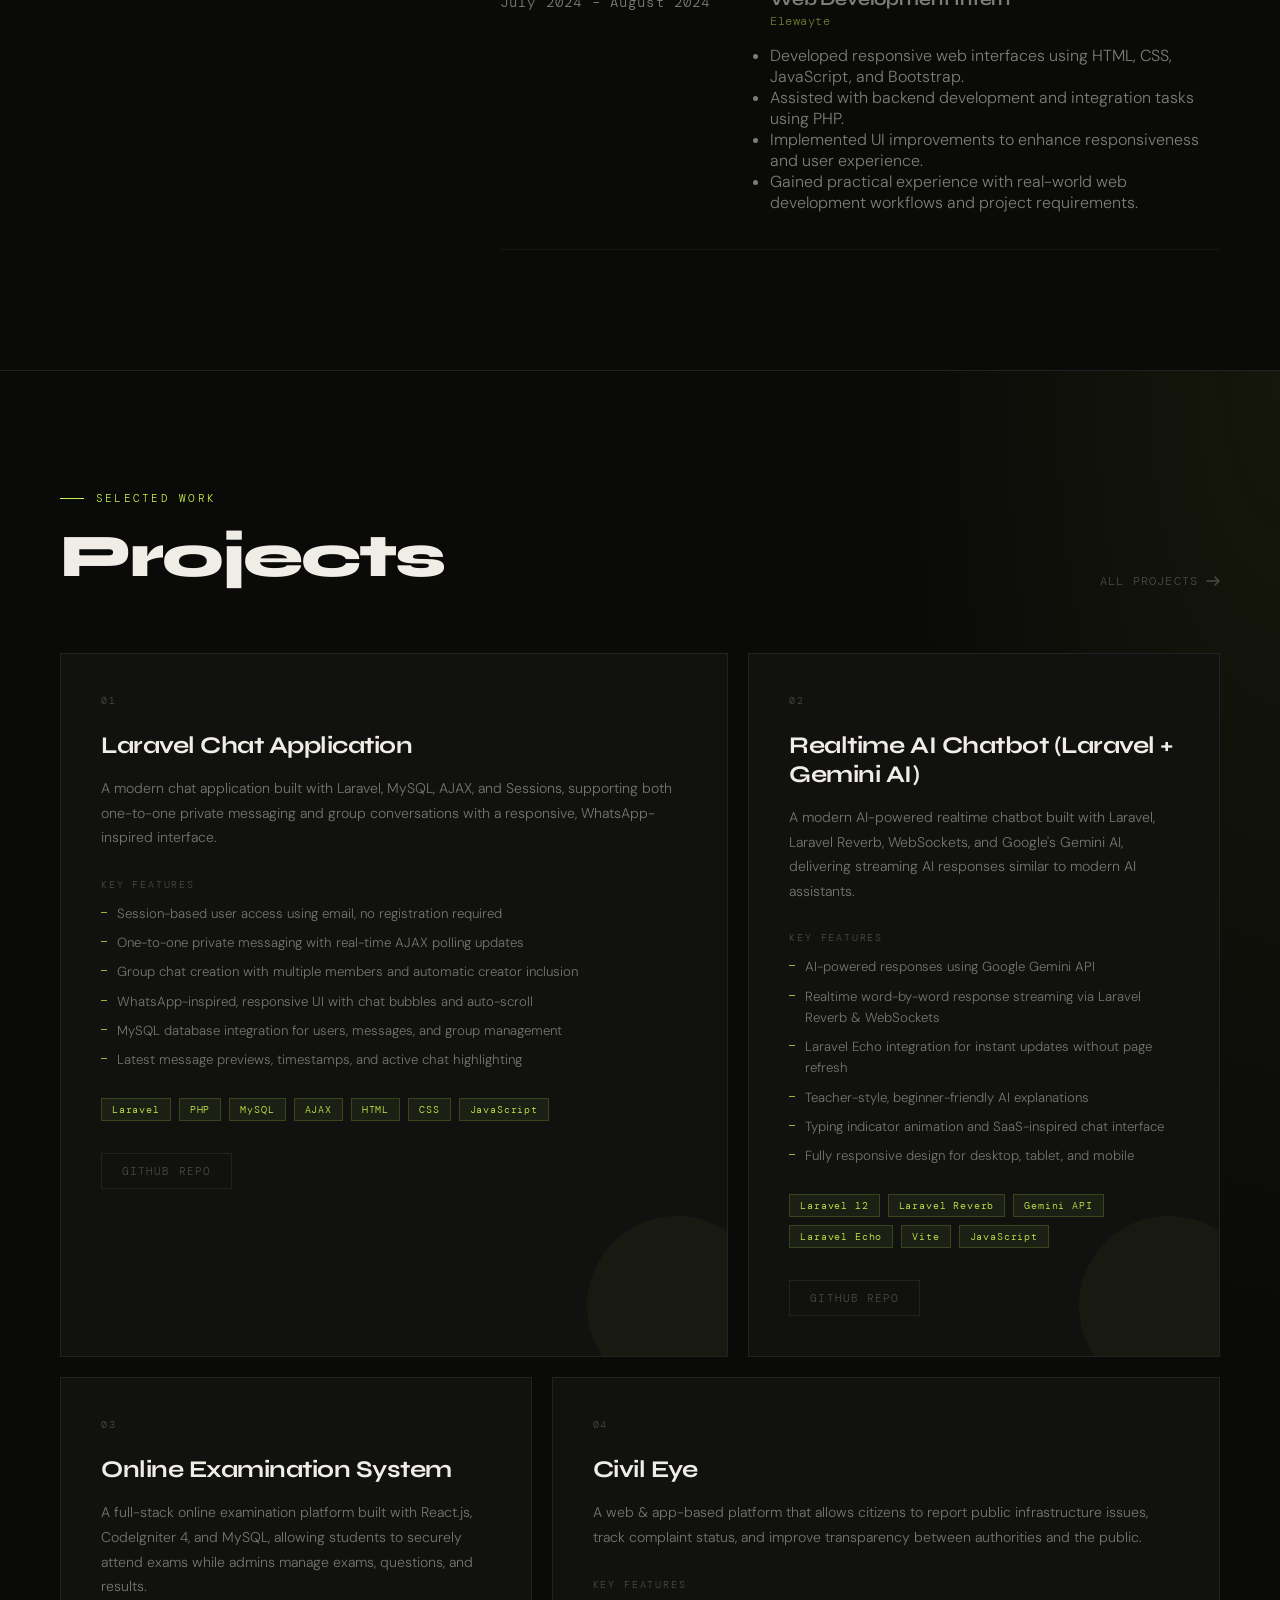
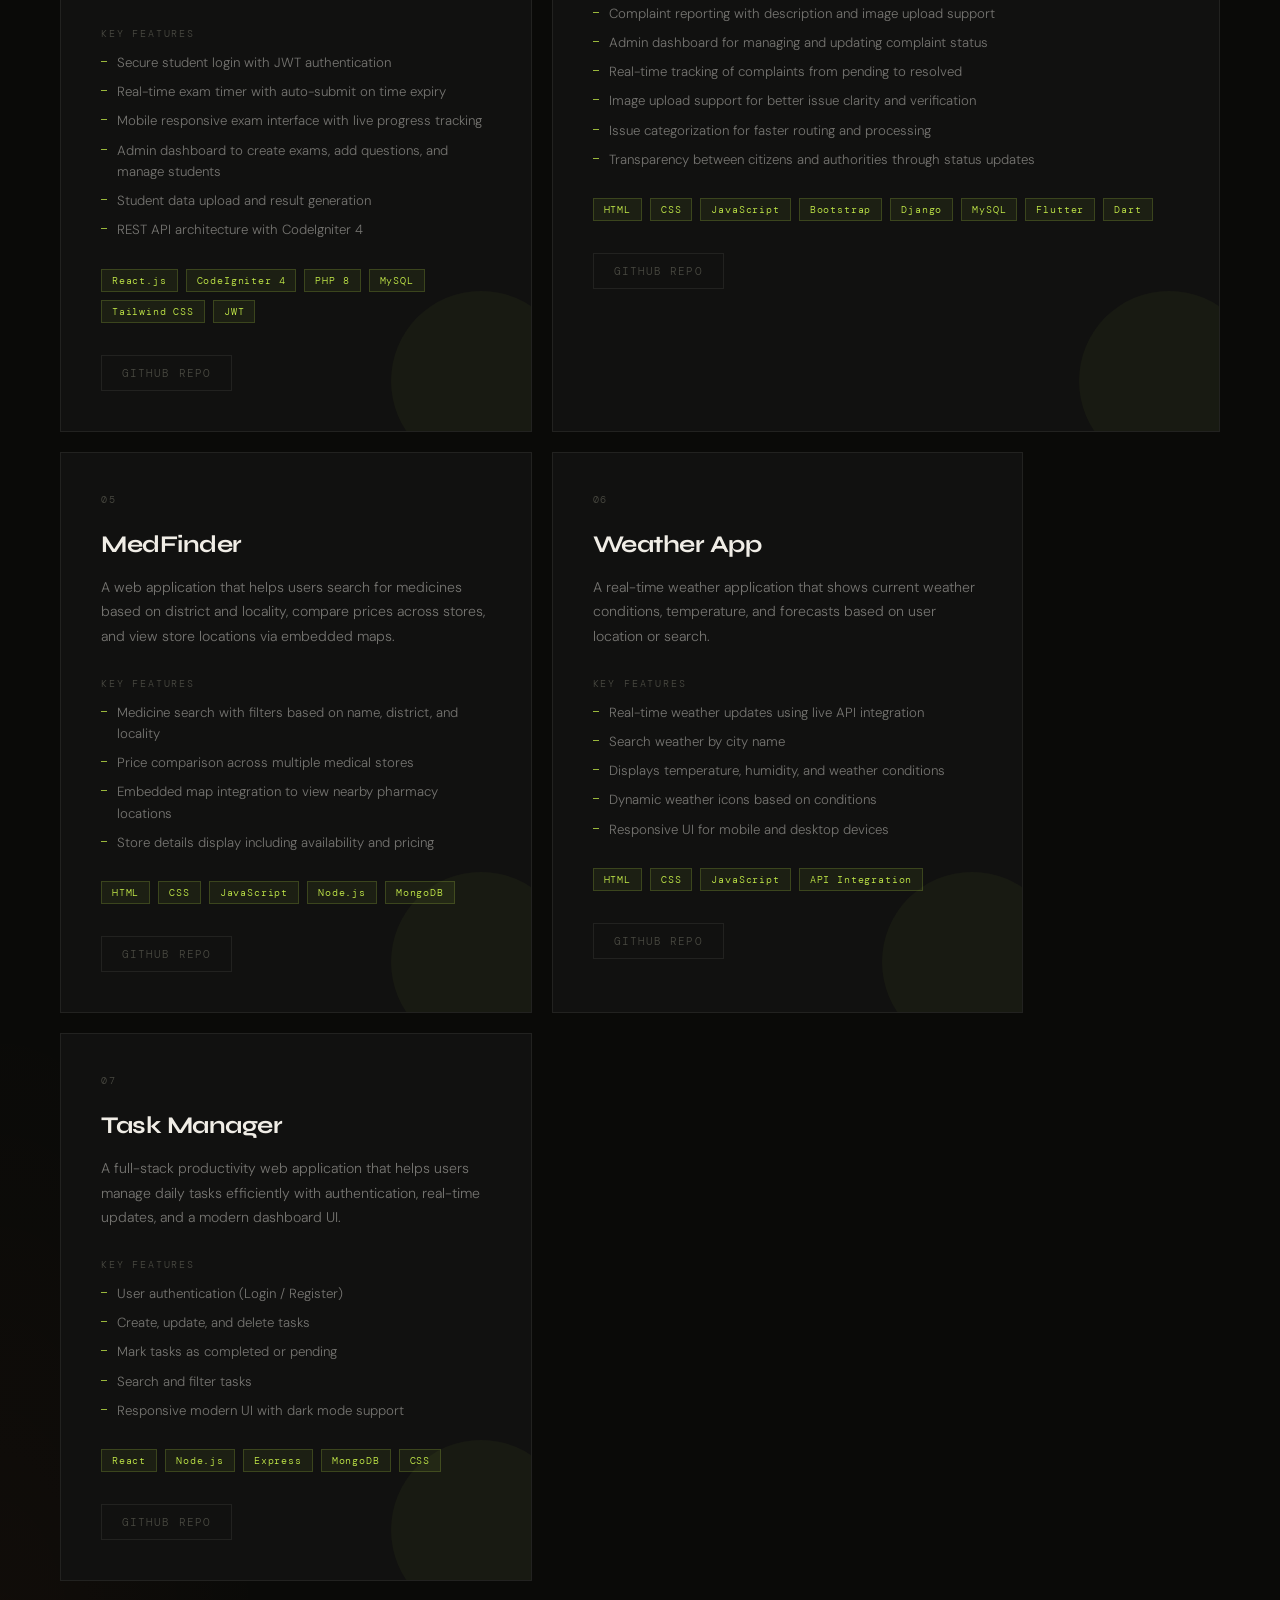
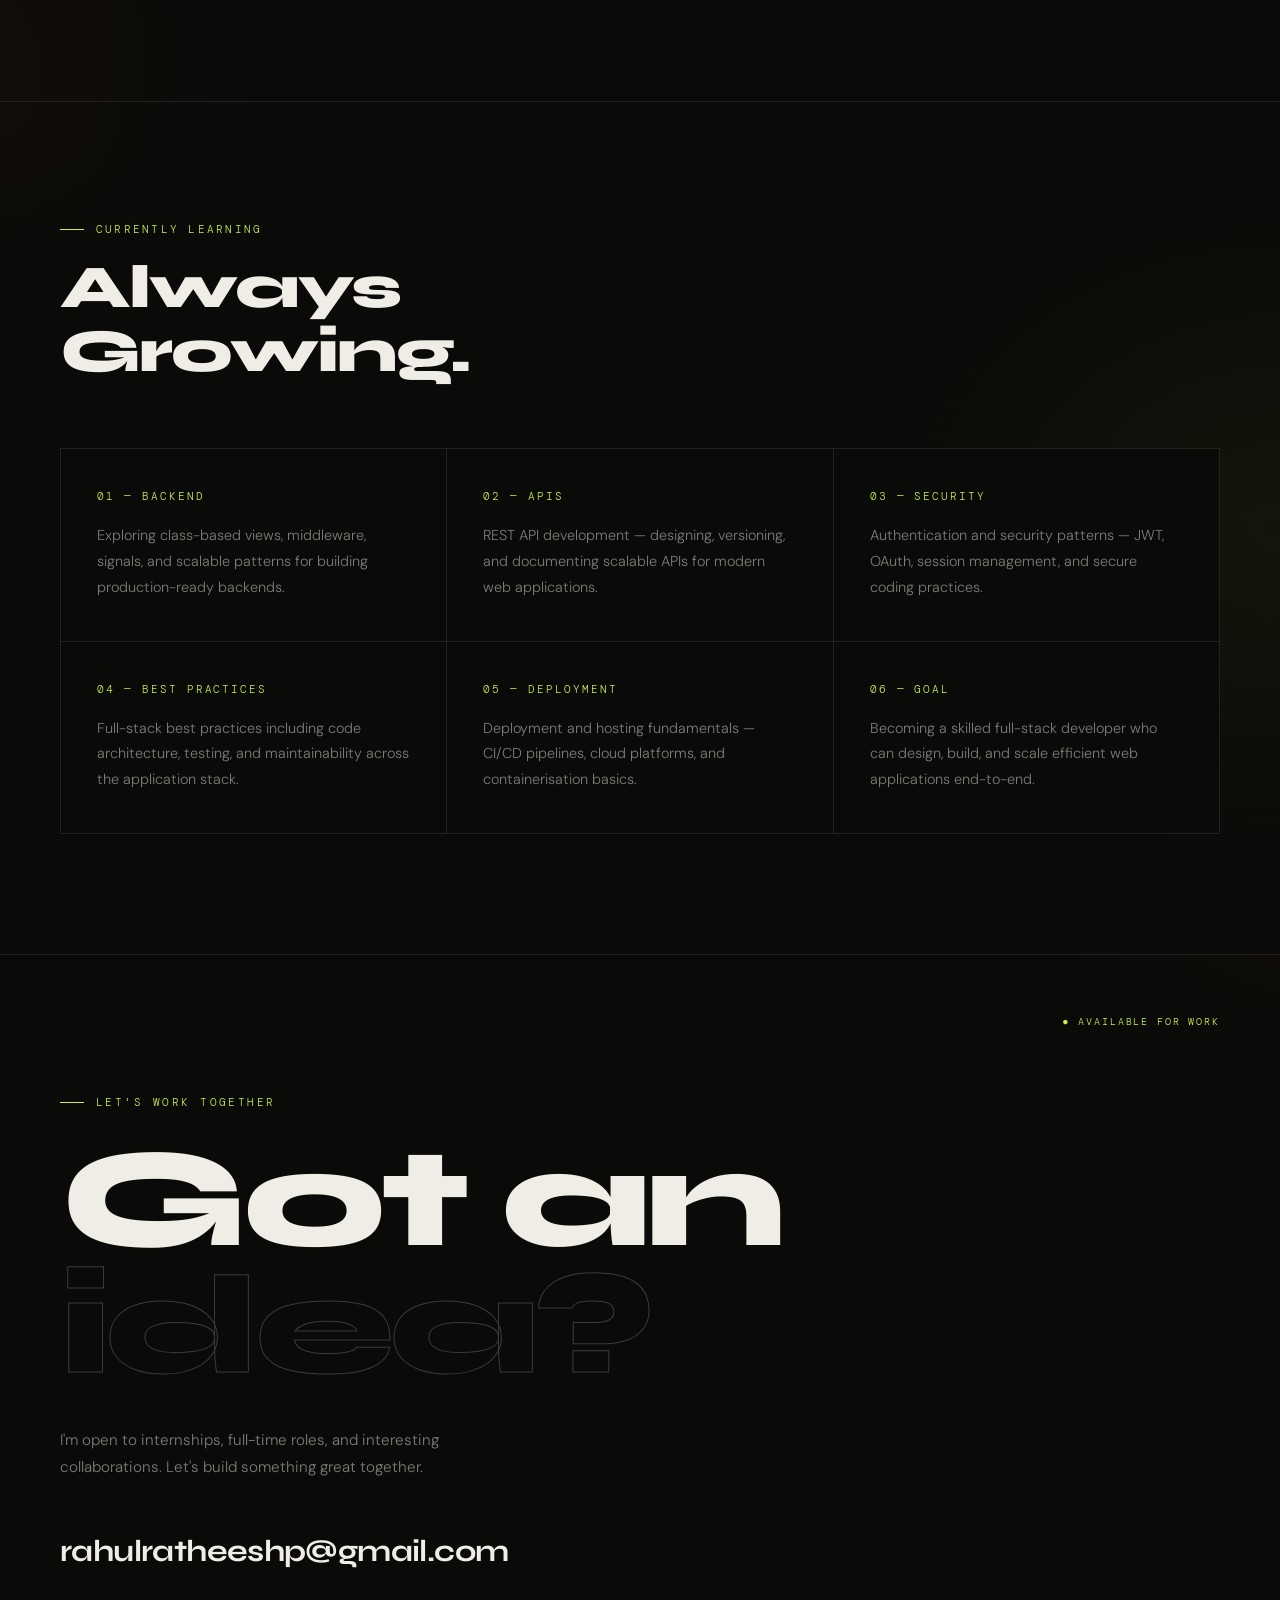
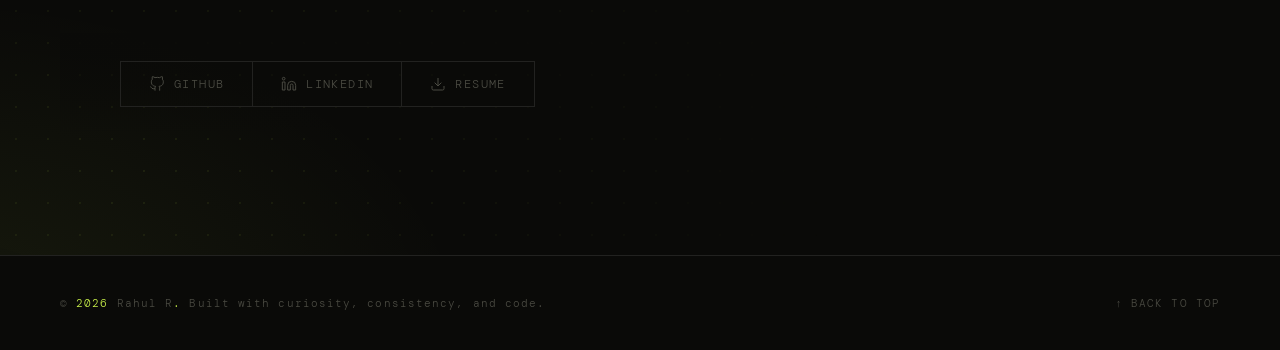
==== commit 50108b13: "updated the learning section" ====
--- a/index.html
+++ b/index.html
@@ -526,7 +526,7 @@
   <div class="learning-grid">
     <div class="learning-card reveal reveal-delay-1">
       <p class="learning-card-icon">01 — Backend</p>
-      <p class="learning-card-text">Advanced Django concepts including class-based views, middleware, and signals for building production-grade backends.</p>
+      <p class="learning-card-text">Exploring class-based views, middleware, signals, and scalable patterns for building production-ready backends.</p>
     </div>
     <div class="learning-card reveal reveal-delay-1">
       <p class="learning-card-icon">02 — APIs</p>
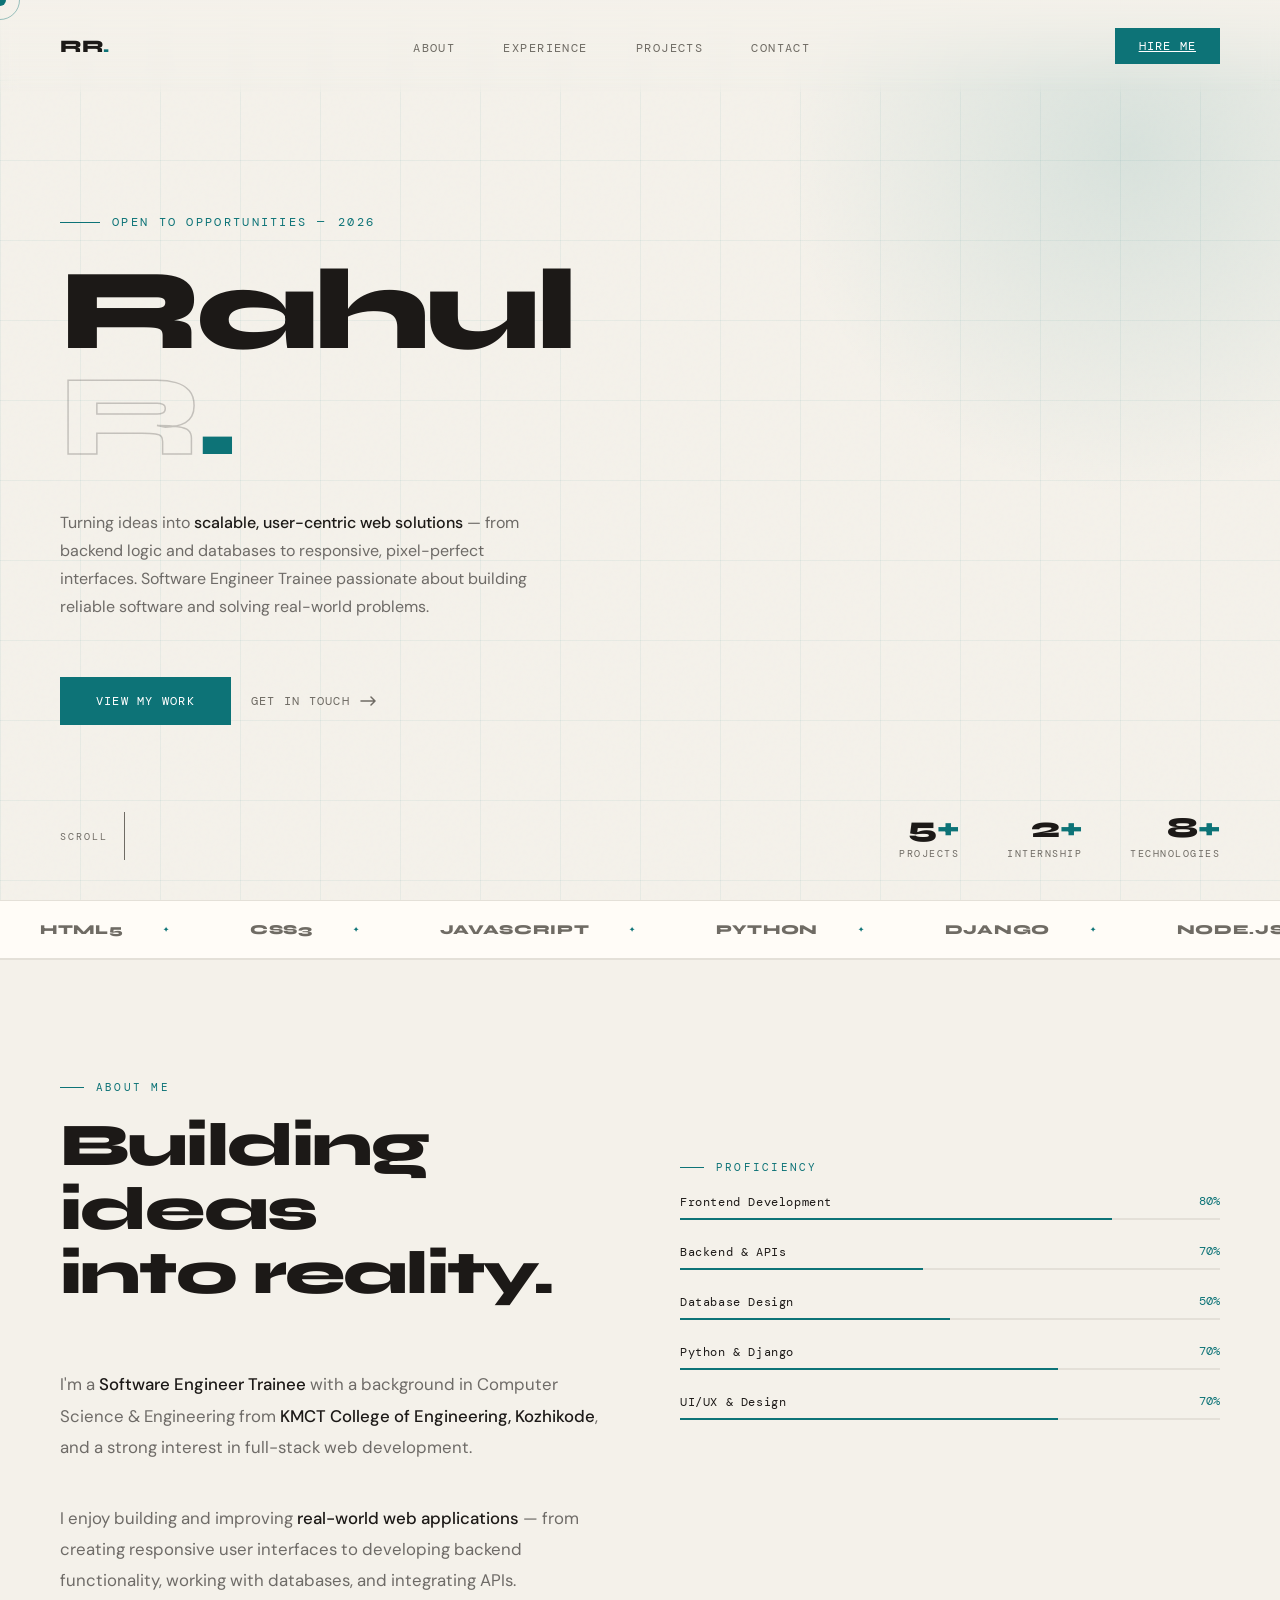
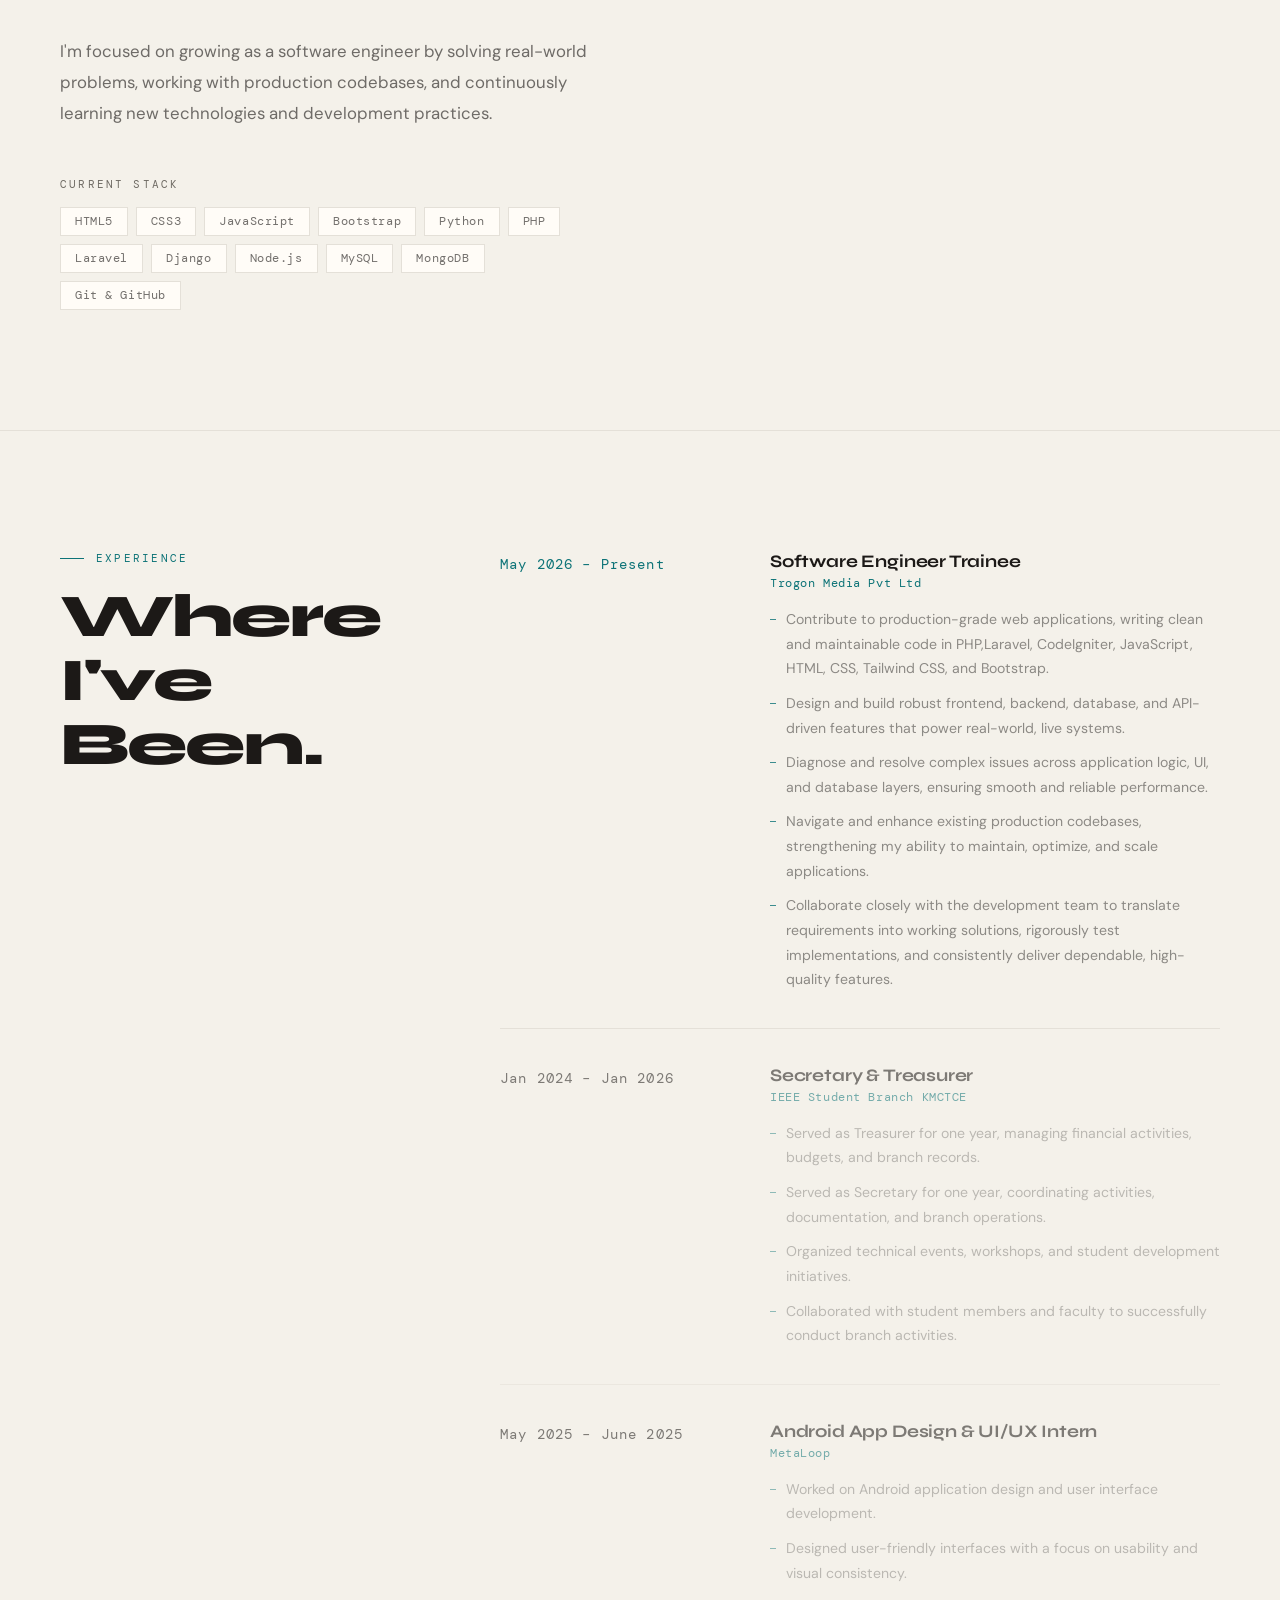
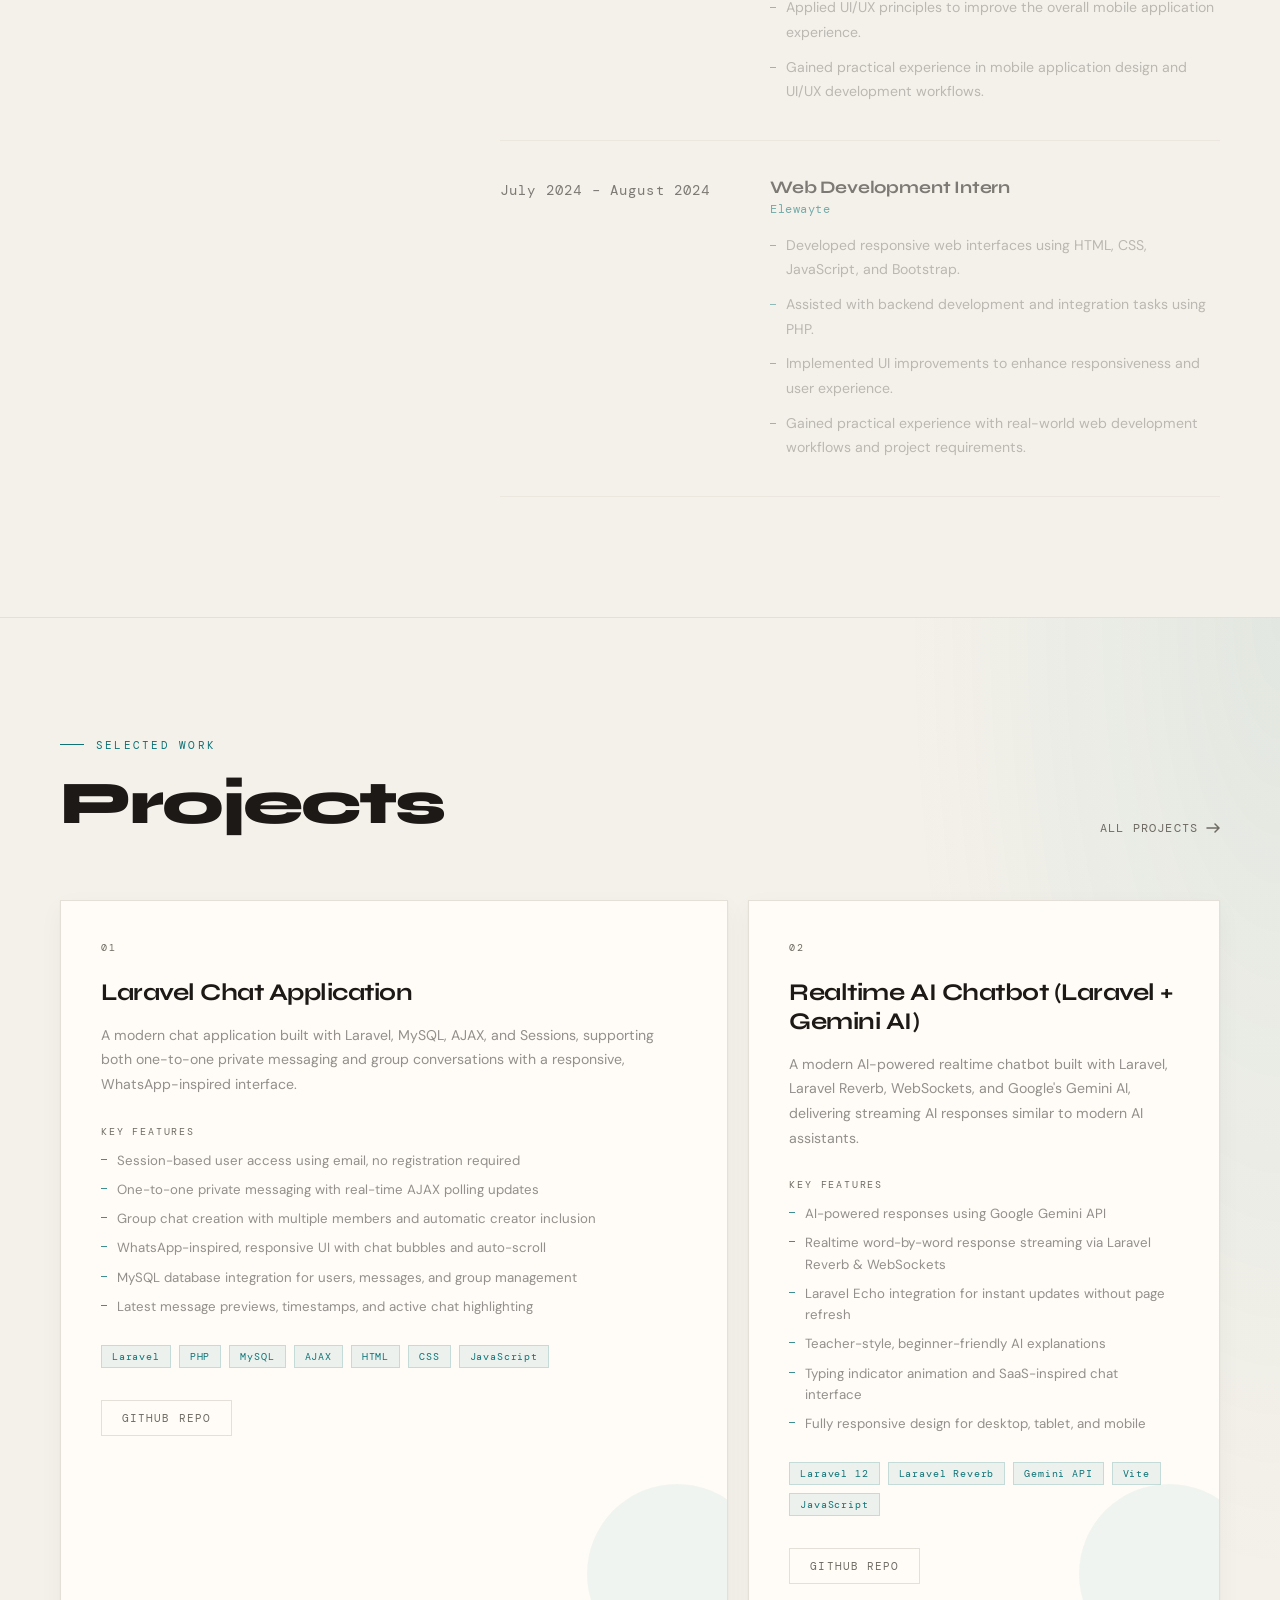
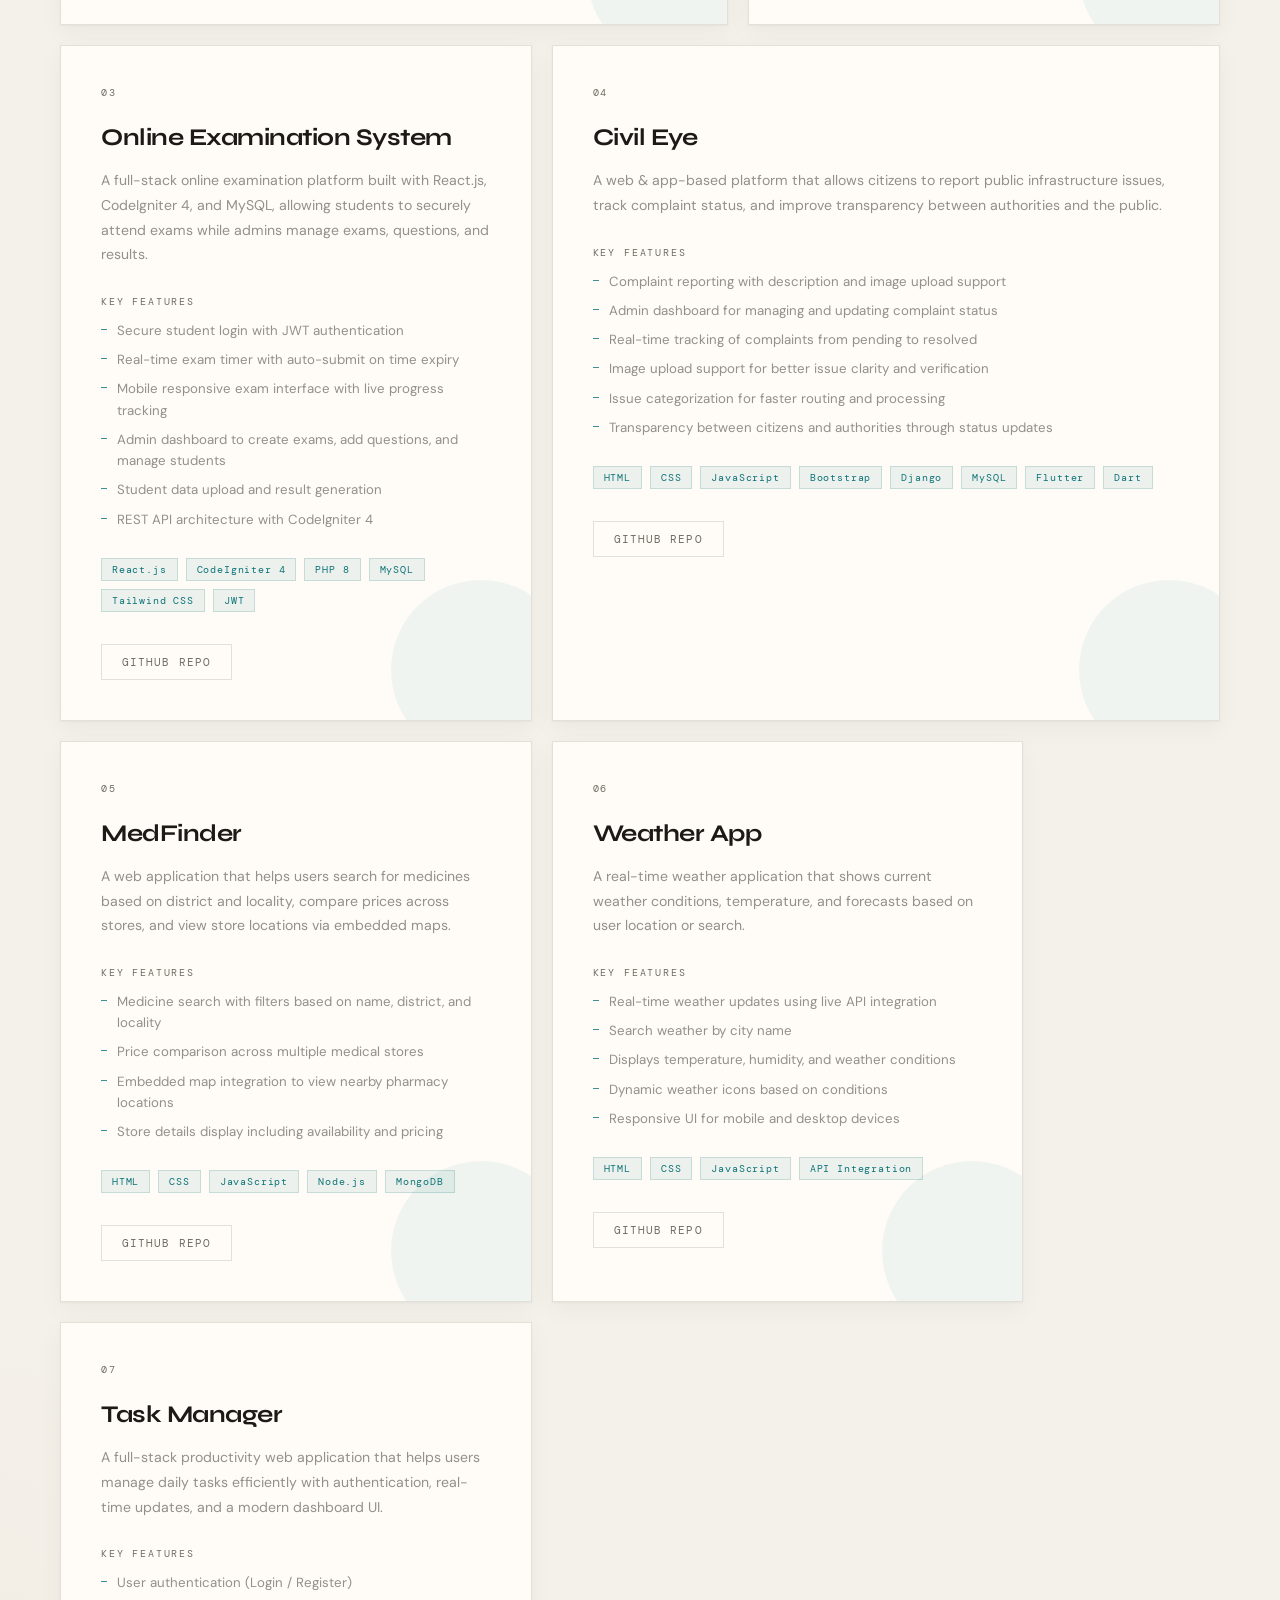
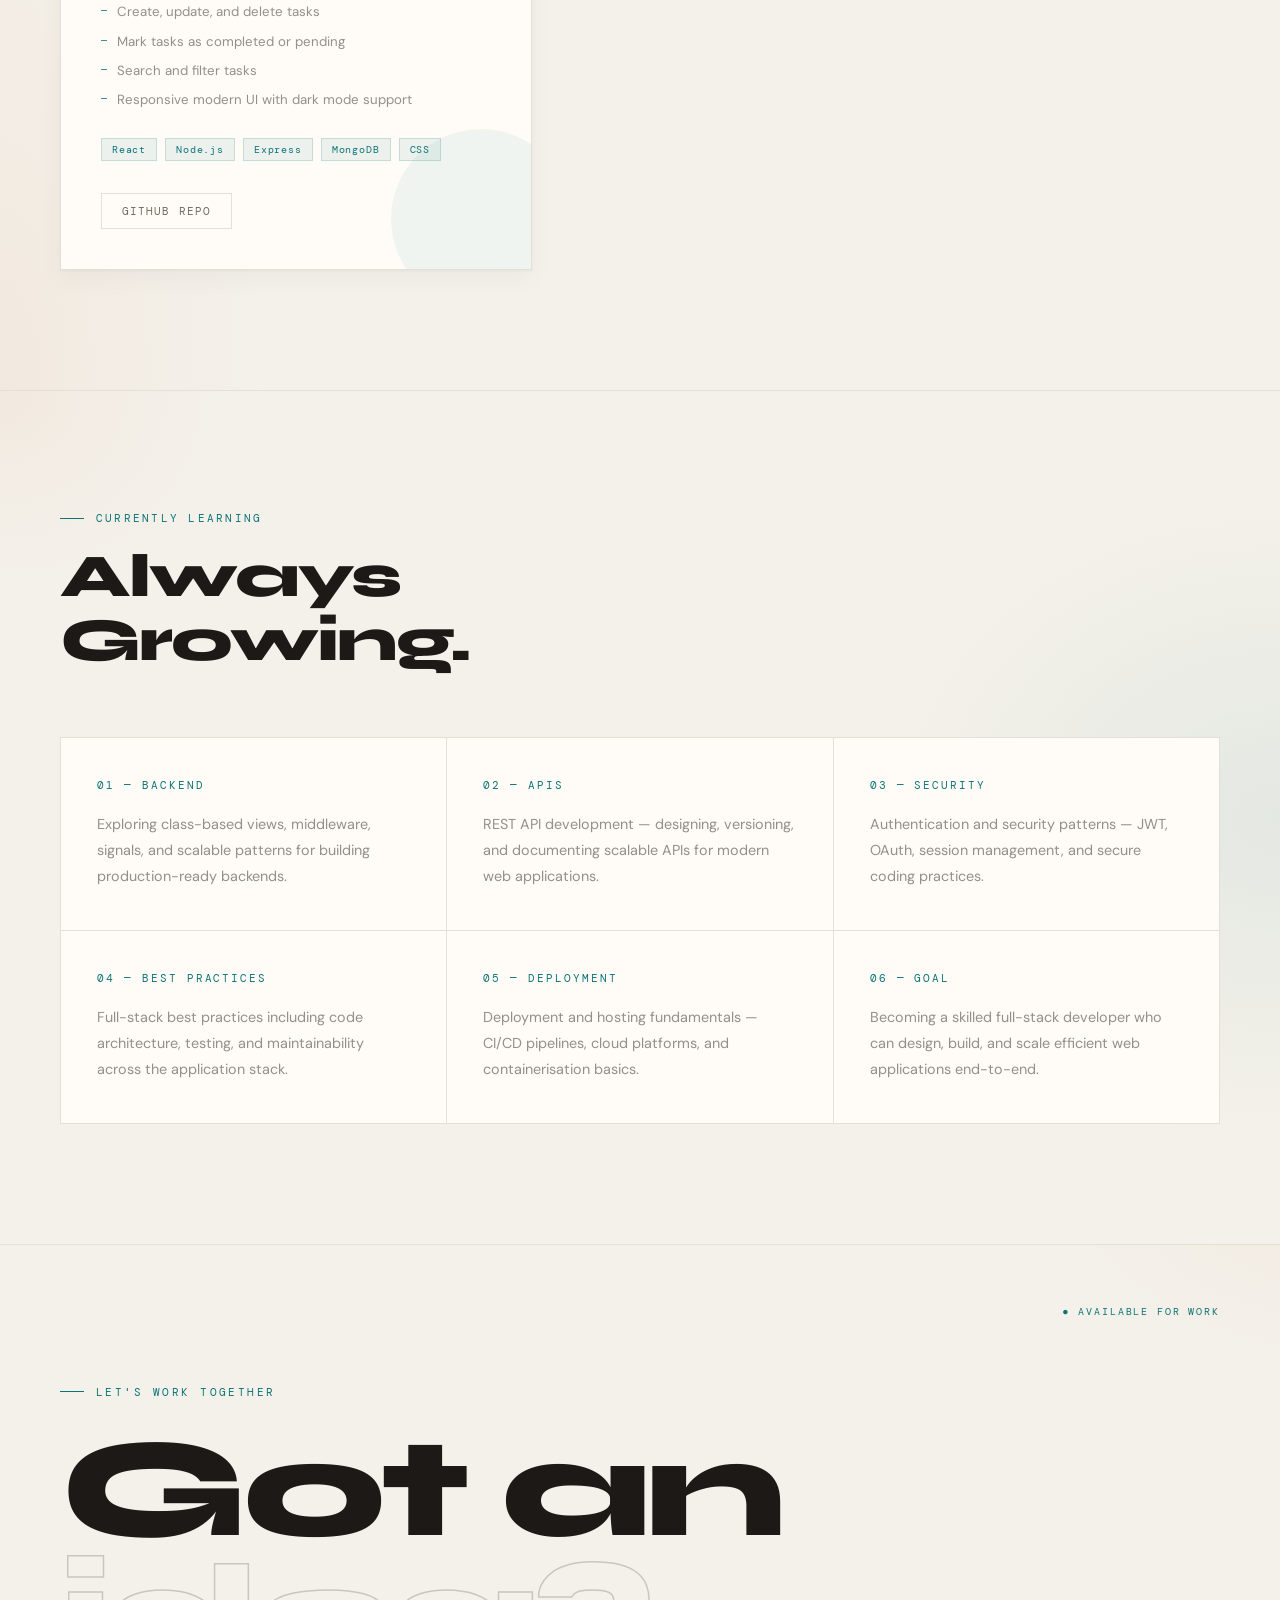
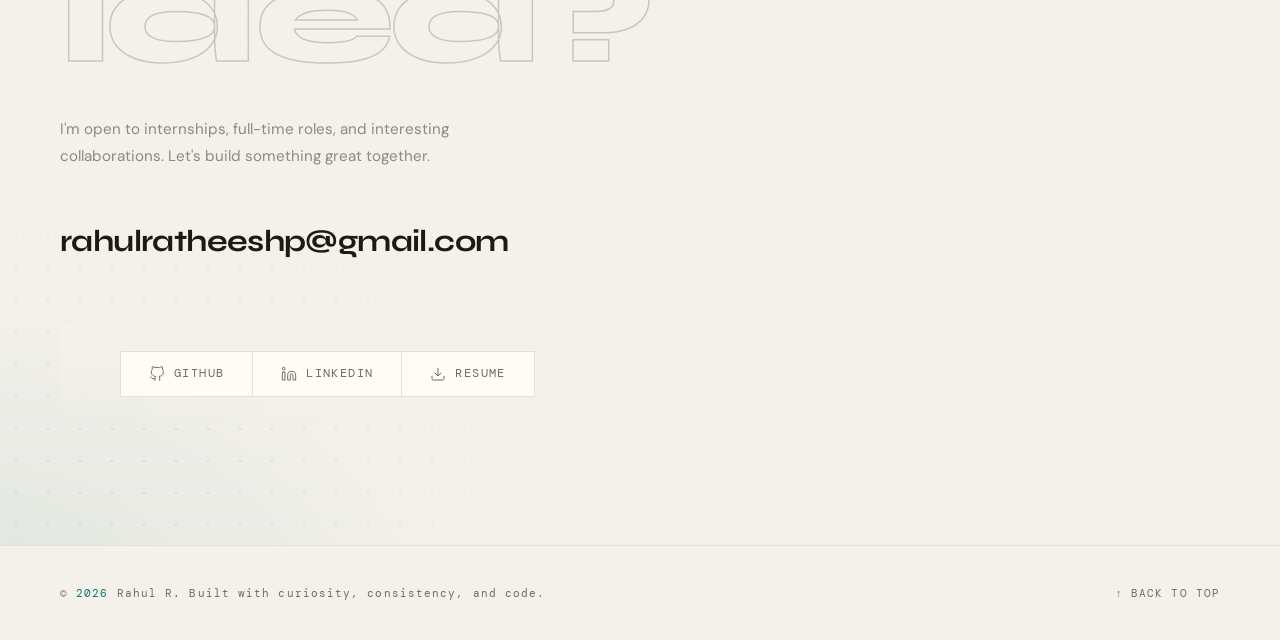
==== commit 76c66729: "Updated the profile with the currently using tech stack" ====
--- a/index.html
+++ b/index.html
@@ -1,595 +1,646 @@
 <!DOCTYPE html>
 <html lang="en">
+
 <head>
-<meta charset="UTF-8">
-<meta name="viewport" content="width=device-width, initial-scale=1.0">
-<title>Rahul R</title>
-<link rel="stylesheet" href="style.css">
-<link rel="preconnect" href="https://fonts.googleapis.com">
-<link href="https://fonts.googleapis.com/css2?family=Syne:wght@400;700;800&family=DM+Mono:ital,wght@0,300;0,400;1,300&family=DM+Sans:ital,wght@0,300;0,400;1,300&display=swap" rel="stylesheet">
+  <meta charset="UTF-8">
+  <meta name="viewport" content="width=device-width, initial-scale=1.0">
+  <title>Rahul R</title>
+  <link rel="stylesheet" href="style.css">
+  <link rel="preconnect" href="https://fonts.googleapis.com">
+  <link
+    href="https://fonts.googleapis.com/css2?family=Syne:wght@400;700;800&family=DM+Mono:ital,wght@0,300;0,400;1,300&family=DM+Sans:ital,wght@0,300;0,400;1,300&display=swap"
+    rel="stylesheet">
 </head>
+
 <body>
 
-<a class="skip-link" href="#main">Skip to main content</a>
-<div class="cursor" id="cursor" aria-hidden="true"></div>
-<div class="cursor-ring" id="cursorRing" aria-hidden="true"></div>
-
-<nav role="navigation" aria-label="Primary navigation">
-  <a href="#hero" class="nav-logo">RR<span>.</span></a>
-  <ul class="nav-links" role="list">
-    <li><a href="#about">About</a></li>
-    <li><a href="#experience">Experience</a></li>
-    <li><a href="#projects">Projects</a></li>
-    <li><a href="#contact">Contact</a></li>
-  </ul>
-  <a href="#contact" class="nav-cta" role="button">Hire Me</a>
-</nav>
-
-<main id="main">
-
-<!-- HERO -->
-<section id="hero" aria-labelledby="hero-heading">
-  <div class="hero-noise" aria-hidden="true"></div>
-  <div class="hero-grid" aria-hidden="true"></div>
-  <div class="hero-blob" aria-hidden="true"></div>
-
-  <p class="hero-tag" aria-label="Status: Open to Opportunities">Open to Opportunities — <span class="current-year"></span></p>
-
-  <h1 class="hero-title" id="hero-heading">
-    Rahul<br>
-    <span class="line2">R<span class="accent-word">.</span></span>
-  </h1>
-
-  <p class="hero-desc">
-    Turning ideas into <strong>scalable, user-centric web solutions</strong> — from backend logic and databases to responsive, pixel-perfect interfaces. Software Engineer Trainee passionate about building reliable software and solving real-world problems.
-  </p>
-
-  <div class="hero-actions">
-    <a href="#projects" class="btn-primary"><span>View My Work</span></a>
-    <a href="#contact" class="btn-ghost">
-      Get In Touch
-      <svg width="16" height="10" viewBox="0 0 16 10" fill="none" aria-hidden="true">
-        <path d="M1 5H15M11 1L15 5L11 9" stroke="currentColor" stroke-width="1.5" stroke-linecap="round"/>
-      </svg>
-    </a>
-  </div>
-
-  <div class="hero-scroll" aria-hidden="true">Scroll</div>
-
-  <div class="hero-stats" aria-label="Quick stats">
-    <div class="stat">
-      <div class="stat-num">5<span>+</span></div>
-      <div class="stat-label">Projects</div>
+  <a class="skip-link" href="#main">Skip to main content</a>
+  <div class="cursor" id="cursor" aria-hidden="true"></div>
+  <div class="cursor-ring" id="cursorRing" aria-hidden="true"></div>
+
+  <nav role="navigation" aria-label="Primary navigation">
+    <a href="#hero" class="nav-logo">RR<span>.</span></a>
+    <ul class="nav-links" role="list">
+      <li><a href="#about">About</a></li>
+      <li><a href="#experience">Experience</a></li>
+      <li><a href="#projects">Projects</a></li>
+      <li><a href="#contact">Contact</a></li>
+    </ul>
+    <a href="#contact" class="nav-cta" role="button">Hire Me</a>
+  </nav>
+
+  <main id="main">
+
+    <!-- HERO -->
+    <section id="hero" aria-labelledby="hero-heading">
+      <div class="hero-noise" aria-hidden="true"></div>
+      <div class="hero-grid" aria-hidden="true"></div>
+      <div class="hero-blob" aria-hidden="true"></div>
+
+      <p class="hero-tag" aria-label="Status: Open to Opportunities">Open to Opportunities — <span
+          class="current-year"></span></p>
+
+      <h1 class="hero-title" id="hero-heading">
+        Rahul<br>
+        <span class="line2">R<span class="accent-word">.</span></span>
+      </h1>
+
+      <p class="hero-desc">
+        Turning ideas into <strong>scalable, user-centric web solutions</strong> — from backend logic and databases to
+        responsive, pixel-perfect interfaces. Software Engineer Trainee passionate about building reliable software and
+        solving real-world problems.
+      </p>
+
+      <div class="hero-actions">
+        <a href="#projects" class="btn-primary"><span>View My Work</span></a>
+        <a href="#contact" class="btn-ghost">
+          Get In Touch
+          <svg width="16" height="10" viewBox="0 0 16 10" fill="none" aria-hidden="true">
+            <path d="M1 5H15M11 1L15 5L11 9" stroke="currentColor" stroke-width="1.5" stroke-linecap="round" />
+          </svg>
+        </a>
+      </div>
+
+      <div class="hero-scroll" aria-hidden="true">Scroll</div>
+
+      <div class="hero-stats" aria-label="Quick stats">
+        <div class="stat">
+          <div class="stat-num">5<span>+</span></div>
+          <div class="stat-label">Projects</div>
+        </div>
+        <div class="stat">
+          <div class="stat-num">2<span>+</span></div>
+          <div class="stat-label">Internship</div>
+        </div>
+        <div class="stat">
+          <div class="stat-num">8<span>+</span></div>
+          <div class="stat-label">Technologies</div>
+        </div>
+      </div>
+    </section>
+
+    <!-- TICKER -->
+    <div class="ticker" aria-hidden="true">
+      <div class="ticker-track" id="tickerTrack">
+        <span class="ticker-item">HTML5</span>
+        <span class="ticker-item">CSS3</span>
+        <span class="ticker-item">JavaScript</span>
+        <span class="ticker-item">Python</span>
+        <span class="ticker-item">Django</span>
+        <span class="ticker-item">Node.js</span>
+        <span class="ticker-item">Laravel</span>
+        <span class="ticker-item">PHP</span>
+        <span class="ticker-item">MySQL</span>
+        <span class="ticker-item">MongoDB</span>
+        <span class="ticker-item">Bootstrap</span>
+        <span class="ticker-item">HTML5</span>
+        <span class="ticker-item">CSS3</span>
+        <span class="ticker-item">JavaScript</span>
+        <span class="ticker-item">Python</span>
+        <span class="ticker-item">Django</span>
+        <span class="ticker-item">Node.js</span>
+        <span class="ticker-item">Laravel</span>
+        <span class="ticker-item">PHP</span>
+        <span class="ticker-item">MySQL</span>
+        <span class="ticker-item">MongoDB</span>
+        <span class="ticker-item">Bootstrap</span>
+      </div>
     </div>
-    <div class="stat">
-      <div class="stat-num">2<span>+</span></div>
-      <div class="stat-label">Internship</div>
-    </div>
-    <div class="stat">
-      <div class="stat-num">8<span>+</span></div>
-      <div class="stat-label">Technologies</div>
-    </div>
-  </div>
-</section>
-
-<!-- TICKER -->
-<div class="ticker" aria-hidden="true">
-  <div class="ticker-track" id="tickerTrack">
-    <span class="ticker-item">HTML5</span>
-    <span class="ticker-item">CSS3</span>
-    <span class="ticker-item">JavaScript</span>
-    <span class="ticker-item">Python</span>
-    <span class="ticker-item">Django</span>
-    <span class="ticker-item">Node.js</span>
-    <span class="ticker-item">MySQL</span>
-    <span class="ticker-item">MongoDB</span>
-    <span class="ticker-item">Bootstrap</span>
-    <span class="ticker-item">HTML5</span>
-    <span class="ticker-item">CSS3</span>
-    <span class="ticker-item">JavaScript</span>
-    <span class="ticker-item">Python</span>
-    <span class="ticker-item">Django</span>
-    <span class="ticker-item">Node.js</span>
-    <span class="ticker-item">MySQL</span>
-    <span class="ticker-item">MongoDB</span>
-    <span class="ticker-item">Bootstrap</span>
-  </div>
-</div>
-
-<!-- ABOUT -->
-<section id="about" aria-labelledby="about-heading">
-  <div class="about-left reveal">
-    <p class="section-tag">About Me</p>
-    <h2 class="section-title" id="about-heading">Building ideas<br>into reality.</h2>
-
-    <p class="about-bio">
-      I'm a <strong>Software Engineer Trainee</strong> with a background in Computer Science & Engineering from <strong>KMCT College of Engineering, Kozhikode</strong>, and a strong interest in full-stack web development.
-    </p>
-    <p class="about-bio">
-      I enjoy building and improving <strong>real-world web applications</strong> — from creating responsive user interfaces to developing backend functionality, working with databases, and integrating APIs.
-    </p>
-    <p class="about-bio">
-      I'm focused on growing as a software engineer by solving real-world problems, working with production codebases, and continuously learning new technologies and development practices.
-    </p>
-
-    <div class="about-stack">
-      <p class="stack-label">Current Stack</p>
-      <div class="stack-pills">
-        <span class="pill">HTML5</span>
-        <span class="pill">CSS3</span>
-        <span class="pill">JavaScript</span>
-        <span class="pill">Bootstrap</span>
-        <span class="pill">Python</span>
-        <span class="pill">PHP</span>
-        <span class="pill">Laravel</span>
-        <span class="pill">Django</span>
-        <span class="pill">Node.js</span>
-        <span class="pill">MySQL</span>
-        <span class="pill">MongoDB</span>
-        <span class="pill">Git & GitHub</span>
-        <span class="pill">VS Code</span>
-      </div>
-    </div>
-  </div>
-
-  <div class="about-right reveal reveal-delay-2">
-    <p class="section-tag">Proficiency</p>
-    <div class="skill-bars" role="list" aria-label="Technical skills">
-      <div class="skill-item" role="listitem">
-        <div class="skill-header">
-          <span class="skill-name">Frontend Development</span>
-          <span class="skill-pct">80%</span>
-        </div>
-        <div class="skill-track"><div class="skill-fill" style="--target: 80%" aria-valuenow="80" aria-valuemin="0" aria-valuemax="100" role="progressbar" aria-label="Frontend Development 80%"></div></div>
-      </div>
-      <div class="skill-item" role="listitem">
-        <div class="skill-header">
-          <span class="skill-name">Backend & APIs</span>
-          <span class="skill-pct">70%</span>
-        </div>
-        <div class="skill-track"><div class="skill-fill" style="--target: 45%" aria-valuenow="45" aria-valuemin="0" aria-valuemax="100" role="progressbar" aria-label="Backend and APIs 45%"></div></div>
-      </div>
-      <div class="skill-item" role="listitem">
-        <div class="skill-header">
-          <span class="skill-name">Database Design</span>
-          <span class="skill-pct">50%</span>
-        </div>
-        <div class="skill-track"><div class="skill-fill" style="--target: 50%" aria-valuenow="50" aria-valuemin="0" aria-valuemax="100" role="progressbar" aria-label="Database Design 50%"></div></div>
-      </div>
-      <div class="skill-item" role="listitem">
-        <div class="skill-header">
-          <span class="skill-name">Python & Django</span>
-          <span class="skill-pct">70%</span>
-        </div>
-        <div class="skill-track"><div class="skill-fill" style="--target: 70%" aria-valuenow="70" aria-valuemin="0" aria-valuemax="100" role="progressbar" aria-label="Python and Django 70%"></div></div>
-      </div>
-      <div class="skill-item" role="listitem">
-        <div class="skill-header">
-          <span class="skill-name">UI/UX & Design</span>
-          <span class="skill-pct">70%</span>
-        </div>
-        <div class="skill-track"><div class="skill-fill" style="--target: 70%" aria-valuenow="70" aria-valuemin="0" aria-valuemax="100" role="progressbar" aria-label="UI/UX and Design 70%"></div></div>
-      </div>
-    </div>
-  </div>
-</section>
-
-<!-- EXPERIENCE -->
-<section id="experience" aria-labelledby="experience-heading">
-  <div class="reveal">
-    <p class="section-tag">Experience</p>
-    <h2 class="section-title" id="experience-heading">Where<br>I've<br>Been.</h2>
-  </div>
-
-  <div class="timeline reveal reveal-delay-1" role="list" aria-label="Work experience timeline">
-    <article class="timeline-item active" role="listitem">
-      <div class="timeline-period current">May 2026 – Present</div>
-      <div>
-        <h3 class="timeline-role">Software Engineer Trainee</h3>
-        <p class="timeline-company">Trogon Media Pvt Ltd</p>
-        <ul class="timeline-list">
-          <li>Contribute to production-grade web applications, writing clean and maintainable code in PHP,Laravel, CodeIgniter, JavaScript, HTML, CSS, Tailwind CSS, and Bootstrap.</li>
-          <li>Design and build robust frontend, backend, database, and API-driven features that power real-world, live systems.</li>
-          <li>Diagnose and resolve complex issues across application logic, UI, and database layers, ensuring smooth and reliable performance.</li>
-          <li>Navigate and enhance existing production codebases, strengthening my ability to maintain, optimize, and scale applications.</li>
-          <li>Collaborate closely with the development team to translate requirements into working solutions, rigorously test implementations, and consistently deliver dependable, high-quality features.</li>
-        </ul>
-      </div>
-    </article>
-    
-    <article class="timeline-item" role="listitem">
-      <div class="timeline-period">Jan 2024 – Jan 2026</div>
-      <div>
-        <h3 class="timeline-role">Secretary & Treasurer</h3>
-        <p class="timeline-company">IEEE Student Branch KMCTCE</p>
-        <ul class="timeline-list">
-          <li>Served as Treasurer for one year, managing financial activities, budgets, and branch records.</li>
-          <li>Served as Secretary for one year, coordinating activities, documentation, and branch operations.</li>
-          <li>Organized technical events, workshops, and student development initiatives.</li>
-          <li>Collaborated with student members and faculty to successfully conduct branch activities.</li>
-        </ul>
-      </div>
-    </article>
-    
-    <article class="timeline-item" role="listitem">
-      <div class="timeline-period">May 2025 – June 2025</div>
-      <div>
-        <h3 class="timeline-role">Android App Design & UI/UX Intern</h3>
-        <p class="timeline-company">MetaLoop</p>
-        <ul class="timeline-list">
-          <li>Worked on Android application design and user interface development.</li>
-          <li>Designed user-friendly interfaces with a focus on usability and visual consistency.</li>
-          <li>Applied UI/UX principles to improve the overall mobile application experience.</li>
-          <li>Gained practical experience in mobile application design and UI/UX development workflows.</li>
-        </ul>
-      </div>
-    </article>
-    
-    <article class="timeline-item" role="listitem">
-      <div class="timeline-period">July 2024 – August 2024</div>
-      <div>
-        <h3 class="timeline-role">Web Development Intern</h3>
-        <p class="timeline-company">Elewayte</p>
-        <ul class="timeline-list">
-          <li>Developed responsive web interfaces using HTML, CSS, JavaScript, and Bootstrap.</li>
-          <li>Assisted with backend development and integration tasks using PHP.</li>
-          <li>Implemented UI improvements to enhance responsiveness and user experience.</li>
-          <li>Gained practical experience with real-world web development workflows and project requirements.</li>
-        </ul>
-      </div>
-    </article>
-  </div>
-</section>
-
-<!-- PROJECTS -->
-<section id="projects" aria-labelledby="projects-heading">
-
-  <div class="projects-header reveal">
-    <div>
-      <p class="section-tag">Selected Work</p>
-      <h2 class="section-title" id="projects-heading">Projects</h2>
-    </div>
-
-    <a href="https://github.com/RahulR324" target="_blank" class="view-all">
-      All Projects
-      <svg width="14" height="10" viewBox="0 0 14 10" fill="none">
-        <path d="M1 5H13M9 1L13 5L9 9" stroke="currentColor" stroke-width="1.5" stroke-linecap="round"/>
-      </svg>
-    </a>
-  </div>
-
-  <div class="projects-grid">
-
-    <!-- Project 01 -->
-    <div class="project-card large reveal">
-      <div class="project-visual"></div>
-      <p class="project-num">01</p>
-      <h3 class="project-title">Laravel Chat Application</h3>
-
-      <p class="project-desc">
-        A modern chat application built with Laravel, MySQL, AJAX, and Sessions, supporting both
-        one-to-one private messaging and group conversations with a responsive, WhatsApp-inspired interface.
-      </p>
-
-      <div class="project-features">
-        <p class="project-features-label">Key Features</p>
-        <ul>
-          <li>Session-based user access using email, no registration required</li>
-          <li>One-to-one private messaging with real-time AJAX polling updates</li>
-          <li>Group chat creation with multiple members and automatic creator inclusion</li>
-          <li>WhatsApp-inspired, responsive UI with chat bubbles and auto-scroll</li>
-          <li>MySQL database integration for users, messages, and group management</li>
-          <li>Latest message previews, timestamps, and active chat highlighting</li>
-        </ul>
-      </div>
-
-      <div class="project-tech">
-        <span class="tech-tag">Laravel</span>
-        <span class="tech-tag">PHP</span>
-        <span class="tech-tag">MySQL</span>
-        <span class="tech-tag">AJAX</span>
-        <span class="tech-tag">HTML</span>
-        <span class="tech-tag">CSS</span>
-        <span class="tech-tag">JavaScript</span>
-      </div>
-
-      <div class="project-links">
-        <a href="https://github.com/RahulR324/chat-app" target="_blank" class="project-btn">GitHub Repo</a>
-      </div>
-    </div>
-
-    <!-- Project 02 -->
-    <div class="project-card medium reveal reveal-delay-1">
-      <div class="project-visual"></div>
-      <p class="project-num">02</p>
-      <h3 class="project-title">Realtime AI Chatbot (Laravel + Gemini AI)</h3>
-
-      <p class="project-desc">
-        A modern AI-powered realtime chatbot built with Laravel, Laravel Reverb, WebSockets, and Google's
-        Gemini AI, delivering streaming AI responses similar to modern AI assistants.
-      </p>
-
-      <div class="project-features">
-        <p class="project-features-label">Key Features</p>
-        <ul>
-          <li>AI-powered responses using Google Gemini API</li>
-          <li>Realtime word-by-word response streaming via Laravel Reverb & WebSockets</li>
-          <li>Laravel Echo integration for instant updates without page refresh</li>
-          <li>Teacher-style, beginner-friendly AI explanations</li>
-          <li>Typing indicator animation and SaaS-inspired chat interface</li>
-          <li>Fully responsive design for desktop, tablet, and mobile</li>
-        </ul>
-      </div>
-
-      <div class="project-tech">
-        <span class="tech-tag">Laravel 12</span>
-        <span class="tech-tag">Laravel Reverb</span>
-        <span class="tech-tag">Gemini API</span>
-        <span class="tech-tag">Laravel Echo</span>
-        <span class="tech-tag">Vite</span>
-        <span class="tech-tag">JavaScript</span>
-      </div>
-
-      <div class="project-links">
-        <a href="https://github.com/RahulR324/websocketchatbot" target="_blank" class="project-btn">GitHub Repo</a>
-      </div>
-    </div>
-
-    <!-- Project 03 -->
-    <div class="project-card medium reveal reveal-delay-1">
-      <div class="project-visual"></div>
-      <p class="project-num">03</p>
-      <h3 class="project-title">Online Examination System</h3>
-
-      <p class="project-desc">
-        A full-stack online examination platform built with React.js, CodeIgniter 4, and MySQL, allowing
-        students to securely attend exams while admins manage exams, questions, and results.
-      </p>
-
-      <div class="project-features">
-        <p class="project-features-label">Key Features</p>
-        <ul>
-          <li>Secure student login with JWT authentication</li>
-          <li>Real-time exam timer with auto-submit on time expiry</li>
-          <li>Mobile responsive exam interface with live progress tracking</li>
-          <li>Admin dashboard to create exams, add questions, and manage students</li>
-          <li>Student data upload and result generation</li>
-          <li>REST API architecture with CodeIgniter 4</li>
-        </ul>
-      </div>
-
-      <div class="project-tech">
-        <span class="tech-tag">React.js</span>
-        <span class="tech-tag">CodeIgniter 4</span>
-        <span class="tech-tag">PHP 8</span>
-        <span class="tech-tag">MySQL</span>
-        <span class="tech-tag">Tailwind CSS</span>
-        <span class="tech-tag">JWT</span>
-      </div>
-
-      <div class="project-links">
-        <a href="https://github.com/RahulR324/exam_system" target="_blank" class="project-btn">GitHub Repo</a>
-      </div>
-    </div>
-
-    <!-- Project 04 -->
-    <div class="project-card large reveal">
-      <div class="project-visual"></div>
-      <p class="project-num">04</p>
-      <h3 class="project-title">Civil Eye</h3>
-
-      <p class="project-desc">
-        A web & app-based platform that allows citizens to report public infrastructure issues,
-        track complaint status, and improve transparency between authorities and the public.
-      </p>
-
-      <div class="project-features">
-        <p class="project-features-label">Key Features</p>
-        <ul>
-          <li>Complaint reporting with description and image upload support</li>
-          <li>Admin dashboard for managing and updating complaint status</li>
-          <li>Real-time tracking of complaints from pending to resolved</li>
-          <li>Image upload support for better issue clarity and verification</li>
-          <li>Issue categorization for faster routing and processing</li>
-          <li>Transparency between citizens and authorities through status updates</li>
-        </ul>
-      </div>
-
-      <div class="project-tech">
-        <span class="tech-tag">HTML</span>
-        <span class="tech-tag">CSS</span>
-        <span class="tech-tag">JavaScript</span>
-        <span class="tech-tag">Bootstrap</span>
-        <span class="tech-tag">Django</span>
-        <span class="tech-tag">MySQL</span>
-        <span class="tech-tag">Flutter</span>
-        <span class="tech-tag">Dart</span>
-      </div>
-
-      <div class="project-links">
-        <a href="https://github.com/RahulR324/Civileye-AI-Integrated-Public-Complaint-Management-System" target="_blank" class="project-btn">GitHub Repo</a>
-      </div>
-    </div>
-
-    <!-- Project 05 -->
-    <div class="project-card medium reveal reveal-delay-1">
-      <div class="project-visual"></div>
-      <p class="project-num">05</p>
-      <h3 class="project-title">MedFinder</h3>
-
-      <p class="project-desc">
-        A web application that helps users search for medicines based on district and locality,
-        compare prices across stores, and view store locations via embedded maps.
-      </p>
-
-      <div class="project-features">
-        <p class="project-features-label">Key Features</p>
-        <ul>
-          <li>Medicine search with filters based on name, district, and locality</li>
-          <li>Price comparison across multiple medical stores</li>
-          <li>Embedded map integration to view nearby pharmacy locations</li>
-          <li>Store details display including availability and pricing</li>
-        </ul>
-      </div>
-
-      <div class="project-tech">
-        <span class="tech-tag">HTML</span>
-        <span class="tech-tag">CSS</span>
-        <span class="tech-tag">JavaScript</span>
-        <span class="tech-tag">Node.js</span>
-        <span class="tech-tag">MongoDB</span>
-      </div>
-
-      <div class="project-links">
-        <a href="https://github.com/RahulR324/medfinder.git" target="_blank" class="project-btn">GitHub Repo</a>
-      </div>
-    </div>
-
-    <!-- Project 06 -->
-    <div class="project-card medium reveal reveal-delay-1">
-      <div class="project-visual"></div>
-      <p class="project-num">06</p>
-      <h3 class="project-title">Weather App</h3>
-
-      <p class="project-desc">
-        A real-time weather application that shows current weather conditions,
-        temperature, and forecasts based on user location or search.
-      </p>
-
-      <div class="project-features">
-        <p class="project-features-label">Key Features</p>
-        <ul>
-          <li>Real-time weather updates using live API integration</li>
-          <li>Search weather by city name</li>
-          <li>Displays temperature, humidity, and weather conditions</li>
-          <li>Dynamic weather icons based on conditions</li>
-          <li>Responsive UI for mobile and desktop devices</li>
-        </ul>
-      </div>
-
-      <div class="project-tech">
-        <span class="tech-tag">HTML</span>
-        <span class="tech-tag">CSS</span>
-        <span class="tech-tag">JavaScript</span>
-        <span class="tech-tag">API Integration</span>
-      </div>
-
-      <div class="project-links">
-        <a href="https://github.com/RahulR324/weather_app" target="_blank" class="project-btn">GitHub Repo</a>
-      </div>
-    </div>
-
-    <!-- Project 07 -->
-    <div class="project-card medium reveal reveal-delay-2">
-      <div class="project-visual"></div>
-      <p class="project-num">07</p>
-      <h3 class="project-title">Task Manager</h3>
-
-      <p class="project-desc">
-        A full-stack productivity web application that helps users manage daily tasks efficiently with authentication, real-time updates, and a modern dashboard UI.
-      </p>
-
-      <div class="project-features">
-        <p class="project-features-label">Key Features</p>
-        <ul>
-          <li>User authentication (Login / Register)</li>
-          <li>Create, update, and delete tasks</li>
-          <li>Mark tasks as completed or pending</li>
-          <li>Search and filter tasks</li>
-          <li>Responsive modern UI with dark mode support</li>
-        </ul>
-      </div>
-
-      <div class="project-tech">
-        <span class="tech-tag">React</span>
-        <span class="tech-tag">Node.js</span>
-        <span class="tech-tag">Express</span>
-        <span class="tech-tag">MongoDB</span>
-        <span class="tech-tag">CSS</span>
-      </div>
-
-      <div class="project-links">
-        <a href="https://github.com/RahulR324/task_manager" target="_blank" class="project-btn">GitHub Repo</a>
-      </div>
-    </div>
-
-  </div>
-</section>
-</section>
-
-<!-- CURRENTLY LEARNING -->
-<section id="learning" aria-labelledby="learning-heading">
-  <div class="reveal">
-    <p class="section-tag">Currently Learning</p>
-    <h2 class="section-title" id="learning-heading">Always<br>Growing.</h2>
-  </div>
-  <div class="learning-grid">
-    <div class="learning-card reveal reveal-delay-1">
-      <p class="learning-card-icon">01 — Backend</p>
-      <p class="learning-card-text">Exploring class-based views, middleware, signals, and scalable patterns for building production-ready backends.</p>
-    </div>
-    <div class="learning-card reveal reveal-delay-1">
-      <p class="learning-card-icon">02 — APIs</p>
-      <p class="learning-card-text">REST API development — designing, versioning, and documenting scalable APIs for modern web applications.</p>
-    </div>
-    <div class="learning-card reveal reveal-delay-2">
-      <p class="learning-card-icon">03 — Security</p>
-      <p class="learning-card-text">Authentication and security patterns — JWT, OAuth, session management, and secure coding practices.</p>
-    </div>
-    <div class="learning-card reveal reveal-delay-2">
-      <p class="learning-card-icon">04 — Best Practices</p>
-      <p class="learning-card-text">Full-stack best practices including code architecture, testing, and maintainability across the application stack.</p>
-    </div>
-    <div class="learning-card reveal reveal-delay-3">
-      <p class="learning-card-icon">05 — Deployment</p>
-      <p class="learning-card-text">Deployment and hosting fundamentals — CI/CD pipelines, cloud platforms, and containerisation basics.</p>
-    </div>
-    <div class="learning-card reveal reveal-delay-3">
-      <p class="learning-card-icon">06 — Goal</p>
-      <p class="learning-card-text">Becoming a skilled full-stack developer who can design, build, and scale efficient web applications end-to-end.</p>
-    </div>
-  </div>
-</section>
-
-<!-- CONTACT -->
-<section id="contact" aria-labelledby="contact-heading">
-  <div class="contact-bg" aria-hidden="true"></div>
-  <p class="contact-eyebrow reveal">Let's Work Together</p>
-  <h2 class="contact-title reveal" id="contact-heading">
-    Got an<br>
-    <span class="ghost">idea?</span>
-  </h2>
-  <p class="contact-sub reveal reveal-delay-1">I'm open to internships, full-time roles, and interesting collaborations. Let's build something great together.</p>
-  <a href="mailto:rahulratheeshp@gmail.com" class="contact-email reveal reveal-delay-2">rahulratheeshp@gmail.com</a>
-
-  <nav class="socials reveal reveal-delay-3" aria-label="Social media links">
-    <a href="https://github.com/RahulR324" class="social-link" aria-label="GitHub profile">
-      <svg width="16" height="16" viewBox="0 0 24 24" fill="none" stroke="currentColor" stroke-width="1.5" aria-hidden="true">
-        <path d="M9 19c-5 1.5-5-2.5-7-3m14 6v-3.87a3.37 3.37 0 0 0-.94-2.61c3.14-.35 6.44-1.54 6.44-7A5.44 5.44 0 0 0 20 4.77 5.07 5.07 0 0 0 19.91 1S18.73.65 16 2.48a13.38 13.38 0 0 0-7 0C6.27.65 5.09 1 5.09 1A5.07 5.07 0 0 0 5 4.77a5.44 5.44 0 0 0-1.5 3.78c0 5.42 3.3 6.61 6.44 7A3.37 3.37 0 0 0 9 18.13V22"/>
-      </svg>
-      GitHub
-    </a>
-    <a href="https://www.linkedin.com/in/rahulr-cse/" class="social-link" aria-label="LinkedIn profile">
-      <svg width="16" height="16" viewBox="0 0 24 24" fill="none" stroke="currentColor" stroke-width="1.5" aria-hidden="true">
-        <path d="M16 8a6 6 0 0 1 6 6v7h-4v-7a2 2 0 0 0-2-2 2 2 0 0 0-2 2v7h-4v-7a6 6 0 0 1 6-6zM2 9h4v12H2z"/><circle cx="4" cy="4" r="2"/>
-      </svg>
-      LinkedIn
-    </a>
-    <a href="assets/Rahul_R_Junior_Software_Engineer_Resume.pdf" class="social-link" download aria-label="RAHUL_R_RESUME.pdf">
-      <svg width="16" height="16" viewBox="0 0 24 24" fill="none" stroke="currentColor" stroke-width="1.5" aria-hidden="true">
-        <path d="M21 15v4a2 2 0 0 1-2 2H5a2 2 0 0 1-2-2v-4"/><polyline points="7 10 12 15 17 10"/><line x1="12" y1="15" x2="12" y2="3"/>
-      </svg>
-      Resume
-    </a>
-  </nav>
-</section>
-
-</main>
-
-<footer>
-  <p class="footer-copy">© <span class="current-year"></span> Rahul R<span>.</span> Built with curiosity, consistency, and code.</p>
-  <a href="#hero" class="footer-back" aria-label="Back to top">↑ Back to top</a>
-</footer>
-<script src="main.js"></script>
+
+    <!-- ABOUT -->
+    <section id="about" aria-labelledby="about-heading">
+      <div class="about-left reveal">
+        <p class="section-tag">About Me</p>
+        <h2 class="section-title" id="about-heading">Building ideas<br>into reality.</h2>
+
+        <p class="about-bio">
+          I'm a <strong>Software Engineer Trainee</strong> with a background in Computer Science & Engineering from
+          <strong>KMCT College of Engineering, Kozhikode</strong>, and a strong interest in full-stack web development.
+        </p>
+        <p class="about-bio">
+          I enjoy building and improving <strong>real-world web applications</strong> — from creating responsive user
+          interfaces to developing backend functionality, working with databases, and integrating APIs.
+        </p>
+        <p class="about-bio">
+          I'm focused on growing as a software engineer by solving real-world problems, working with production
+          codebases, and continuously learning new technologies and development practices.
+        </p>
+
+        <div class="about-stack">
+          <p class="stack-label">Current Stack</p>
+          <div class="stack-pills">
+            <span class="pill">HTML5</span>
+            <span class="pill">CSS3</span>
+            <span class="pill">JavaScript</span>
+            <span class="pill">Bootstrap</span>
+            <span class="pill">Python</span>
+            <span class="pill">PHP</span>
+            <span class="pill">Laravel</span>
+            <span class="pill">Django</span>
+            <span class="pill">Node.js</span>
+            <span class="pill">MySQL</span>
+            <span class="pill">MongoDB</span>
+            <span class="pill">Git & GitHub</span>
+          </div>
+        </div>
+      </div>
+
+      <div class="about-right reveal reveal-delay-2">
+        <p class="section-tag">Proficiency</p>
+        <div class="skill-bars" role="list" aria-label="Technical skills">
+          <div class="skill-item" role="listitem">
+            <div class="skill-header">
+              <span class="skill-name">Frontend Development</span>
+              <span class="skill-pct">80%</span>
+            </div>
+            <div class="skill-track">
+              <div class="skill-fill" style="--target: 80%" aria-valuenow="80" aria-valuemin="0" aria-valuemax="100"
+                role="progressbar" aria-label="Frontend Development 80%"></div>
+            </div>
+          </div>
+          <div class="skill-item" role="listitem">
+            <div class="skill-header">
+              <span class="skill-name">Backend & APIs</span>
+              <span class="skill-pct">70%</span>
+            </div>
+            <div class="skill-track">
+              <div class="skill-fill" style="--target: 45%" aria-valuenow="45" aria-valuemin="0" aria-valuemax="100"
+                role="progressbar" aria-label="Backend and APIs 45%"></div>
+            </div>
+          </div>
+          <div class="skill-item" role="listitem">
+            <div class="skill-header">
+              <span class="skill-name">Database Design</span>
+              <span class="skill-pct">50%</span>
+            </div>
+            <div class="skill-track">
+              <div class="skill-fill" style="--target: 50%" aria-valuenow="50" aria-valuemin="0" aria-valuemax="100"
+                role="progressbar" aria-label="Database Design 50%"></div>
+            </div>
+          </div>
+          <div class="skill-item" role="listitem">
+            <div class="skill-header">
+              <span class="skill-name">Python & Django</span>
+              <span class="skill-pct">70%</span>
+            </div>
+            <div class="skill-track">
+              <div class="skill-fill" style="--target: 70%" aria-valuenow="70" aria-valuemin="0" aria-valuemax="100"
+                role="progressbar" aria-label="Python and Django 70%"></div>
+            </div>
+          </div>
+          <div class="skill-item" role="listitem">
+            <div class="skill-header">
+              <span class="skill-name">UI/UX & Design</span>
+              <span class="skill-pct">70%</span>
+            </div>
+            <div class="skill-track">
+              <div class="skill-fill" style="--target: 70%" aria-valuenow="70" aria-valuemin="0" aria-valuemax="100"
+                role="progressbar" aria-label="UI/UX and Design 70%"></div>
+            </div>
+          </div>
+        </div>
+      </div>
+    </section>
+
+    <!-- EXPERIENCE -->
+    <section id="experience" aria-labelledby="experience-heading">
+      <div class="reveal">
+        <p class="section-tag">Experience</p>
+        <h2 class="section-title" id="experience-heading">Where<br>I've<br>Been.</h2>
+      </div>
+
+      <div class="timeline reveal reveal-delay-1" role="list" aria-label="Work experience timeline">
+        <article class="timeline-item active" role="listitem">
+          <div class="timeline-period current">May 2026 – Present</div>
+          <div>
+            <h3 class="timeline-role">Software Engineer Trainee</h3>
+            <p class="timeline-company">Trogon Media Pvt Ltd</p>
+            <ul class="timeline-list">
+              <li>Contribute to production-grade web applications, writing clean and maintainable code in PHP,Laravel,
+                CodeIgniter, JavaScript, HTML, CSS, Tailwind CSS, and Bootstrap.</li>
+              <li>Design and build robust frontend, backend, database, and API-driven features that power real-world,
+                live systems.</li>
+              <li>Diagnose and resolve complex issues across application logic, UI, and database layers, ensuring smooth
+                and reliable performance.</li>
+              <li>Navigate and enhance existing production codebases, strengthening my ability to maintain, optimize,
+                and scale applications.</li>
+              <li>Collaborate closely with the development team to translate requirements into working solutions,
+                rigorously test implementations, and consistently deliver dependable, high-quality features.</li>
+            </ul>
+          </div>
+        </article>
+
+        <article class="timeline-item" role="listitem">
+          <div class="timeline-period">Jan 2024 – Jan 2026</div>
+          <div>
+            <h3 class="timeline-role">Secretary & Treasurer</h3>
+            <p class="timeline-company">IEEE Student Branch KMCTCE</p>
+            <ul class="timeline-list">
+              <li>Served as Treasurer for one year, managing financial activities, budgets, and branch records.</li>
+              <li>Served as Secretary for one year, coordinating activities, documentation, and branch operations.</li>
+              <li>Organized technical events, workshops, and student development initiatives.</li>
+              <li>Collaborated with student members and faculty to successfully conduct branch activities.</li>
+            </ul>
+          </div>
+        </article>
+
+        <article class="timeline-item" role="listitem">
+          <div class="timeline-period">May 2025 – June 2025</div>
+          <div>
+            <h3 class="timeline-role">Android App Design & UI/UX Intern</h3>
+            <p class="timeline-company">MetaLoop</p>
+            <ul class="timeline-list">
+              <li>Worked on Android application design and user interface development.</li>
+              <li>Designed user-friendly interfaces with a focus on usability and visual consistency.</li>
+              <li>Applied UI/UX principles to improve the overall mobile application experience.</li>
+              <li>Gained practical experience in mobile application design and UI/UX development workflows.</li>
+            </ul>
+          </div>
+        </article>
+
+        <article class="timeline-item" role="listitem">
+          <div class="timeline-period">July 2024 – August 2024</div>
+          <div>
+            <h3 class="timeline-role">Web Development Intern</h3>
+            <p class="timeline-company">Elewayte</p>
+            <ul class="timeline-list">
+              <li>Developed responsive web interfaces using HTML, CSS, JavaScript, and Bootstrap.</li>
+              <li>Assisted with backend development and integration tasks using PHP.</li>
+              <li>Implemented UI improvements to enhance responsiveness and user experience.</li>
+              <li>Gained practical experience with real-world web development workflows and project requirements.</li>
+            </ul>
+          </div>
+        </article>
+      </div>
+    </section>
+
+    <!-- PROJECTS -->
+    <section id="projects" aria-labelledby="projects-heading">
+
+      <div class="projects-header reveal">
+        <div>
+          <p class="section-tag">Selected Work</p>
+          <h2 class="section-title" id="projects-heading">Projects</h2>
+        </div>
+
+        <a href="https://github.com/RahulR324" target="_blank" class="view-all">
+          All Projects
+          <svg width="14" height="10" viewBox="0 0 14 10" fill="none">
+            <path d="M1 5H13M9 1L13 5L9 9" stroke="currentColor" stroke-width="1.5" stroke-linecap="round" />
+          </svg>
+        </a>
+      </div>
+
+      <div class="projects-grid">
+
+        <!-- Project 01 -->
+        <div class="project-card large reveal">
+          <div class="project-visual"></div>
+          <p class="project-num">01</p>
+          <h3 class="project-title">Laravel Chat Application</h3>
+
+          <p class="project-desc">
+            A modern chat application built with Laravel, MySQL, AJAX, and Sessions, supporting both
+            one-to-one private messaging and group conversations with a responsive, WhatsApp-inspired interface.
+          </p>
+
+          <div class="project-features">
+            <p class="project-features-label">Key Features</p>
+            <ul>
+              <li>Session-based user access using email, no registration required</li>
+              <li>One-to-one private messaging with real-time AJAX polling updates</li>
+              <li>Group chat creation with multiple members and automatic creator inclusion</li>
+              <li>WhatsApp-inspired, responsive UI with chat bubbles and auto-scroll</li>
+              <li>MySQL database integration for users, messages, and group management</li>
+              <li>Latest message previews, timestamps, and active chat highlighting</li>
+            </ul>
+          </div>
+
+          <div class="project-tech">
+            <span class="tech-tag">Laravel</span>
+            <span class="tech-tag">PHP</span>
+            <span class="tech-tag">MySQL</span>
+            <span class="tech-tag">AJAX</span>
+            <span class="tech-tag">HTML</span>
+            <span class="tech-tag">CSS</span>
+            <span class="tech-tag">JavaScript</span>
+          </div>
+
+          <div class="project-links">
+            <a href="https://github.com/RahulR324/chat-app" target="_blank" class="project-btn">GitHub Repo</a>
+          </div>
+        </div>
+
+        <!-- Project 02 -->
+        <div class="project-card medium reveal reveal-delay-1">
+          <div class="project-visual"></div>
+          <p class="project-num">02</p>
+          <h3 class="project-title">Realtime AI Chatbot (Laravel + Gemini AI)</h3>
+
+          <p class="project-desc">
+            A modern AI-powered realtime chatbot built with Laravel, Laravel Reverb, WebSockets, and Google's
+            Gemini AI, delivering streaming AI responses similar to modern AI assistants.
+          </p>
+
+          <div class="project-features">
+            <p class="project-features-label">Key Features</p>
+            <ul>
+              <li>AI-powered responses using Google Gemini API</li>
+              <li>Realtime word-by-word response streaming via Laravel Reverb & WebSockets</li>
+              <li>Laravel Echo integration for instant updates without page refresh</li>
+              <li>Teacher-style, beginner-friendly AI explanations</li>
+              <li>Typing indicator animation and SaaS-inspired chat interface</li>
+              <li>Fully responsive design for desktop, tablet, and mobile</li>
+            </ul>
+          </div>
+
+          <div class="project-tech">
+            <span class="tech-tag">Laravel 12</span>
+            <span class="tech-tag">Laravel Reverb</span>
+            <span class="tech-tag">Gemini API</span>
+            <span class="tech-tag">Vite</span>
+            <span class="tech-tag">JavaScript</span>
+          </div>
+
+          <div class="project-links">
+            <a href="https://github.com/RahulR324/websocketchatbot" target="_blank" class="project-btn">GitHub Repo</a>
+          </div>
+        </div>
+
+        <!-- Project 03 -->
+        <div class="project-card medium reveal reveal-delay-1">
+          <div class="project-visual"></div>
+          <p class="project-num">03</p>
+          <h3 class="project-title">Online Examination System</h3>
+
+          <p class="project-desc">
+            A full-stack online examination platform built with React.js, CodeIgniter 4, and MySQL, allowing
+            students to securely attend exams while admins manage exams, questions, and results.
+          </p>
+
+          <div class="project-features">
+            <p class="project-features-label">Key Features</p>
+            <ul>
+              <li>Secure student login with JWT authentication</li>
+              <li>Real-time exam timer with auto-submit on time expiry</li>
+              <li>Mobile responsive exam interface with live progress tracking</li>
+              <li>Admin dashboard to create exams, add questions, and manage students</li>
+              <li>Student data upload and result generation</li>
+              <li>REST API architecture with CodeIgniter 4</li>
+            </ul>
+          </div>
+
+          <div class="project-tech">
+            <span class="tech-tag">React.js</span>
+            <span class="tech-tag">CodeIgniter 4</span>
+            <span class="tech-tag">PHP 8</span>
+            <span class="tech-tag">MySQL</span>
+            <span class="tech-tag">Tailwind CSS</span>
+            <span class="tech-tag">JWT</span>
+          </div>
+
+          <div class="project-links">
+            <a href="https://github.com/RahulR324/exam_system" target="_blank" class="project-btn">GitHub Repo</a>
+          </div>
+        </div>
+
+        <!-- Project 04 -->
+        <div class="project-card large reveal">
+          <div class="project-visual"></div>
+          <p class="project-num">04</p>
+          <h3 class="project-title">Civil Eye</h3>
+
+          <p class="project-desc">
+            A web & app-based platform that allows citizens to report public infrastructure issues,
+            track complaint status, and improve transparency between authorities and the public.
+          </p>
+
+          <div class="project-features">
+            <p class="project-features-label">Key Features</p>
+            <ul>
+              <li>Complaint reporting with description and image upload support</li>
+              <li>Admin dashboard for managing and updating complaint status</li>
+              <li>Real-time tracking of complaints from pending to resolved</li>
+              <li>Image upload support for better issue clarity and verification</li>
+              <li>Issue categorization for faster routing and processing</li>
+              <li>Transparency between citizens and authorities through status updates</li>
+            </ul>
+          </div>
+
+          <div class="project-tech">
+            <span class="tech-tag">HTML</span>
+            <span class="tech-tag">CSS</span>
+            <span class="tech-tag">JavaScript</span>
+            <span class="tech-tag">Bootstrap</span>
+            <span class="tech-tag">Django</span>
+            <span class="tech-tag">MySQL</span>
+            <span class="tech-tag">Flutter</span>
+            <span class="tech-tag">Dart</span>
+          </div>
+
+          <div class="project-links">
+            <a href="https://github.com/RahulR324/Civileye-AI-Integrated-Public-Complaint-Management-System"
+              target="_blank" class="project-btn">GitHub Repo</a>
+          </div>
+        </div>
+
+        <!-- Project 05 -->
+        <div class="project-card medium reveal reveal-delay-1">
+          <div class="project-visual"></div>
+          <p class="project-num">05</p>
+          <h3 class="project-title">MedFinder</h3>
+
+          <p class="project-desc">
+            A web application that helps users search for medicines based on district and locality,
+            compare prices across stores, and view store locations via embedded maps.
+          </p>
+
+          <div class="project-features">
+            <p class="project-features-label">Key Features</p>
+            <ul>
+              <li>Medicine search with filters based on name, district, and locality</li>
+              <li>Price comparison across multiple medical stores</li>
+              <li>Embedded map integration to view nearby pharmacy locations</li>
+              <li>Store details display including availability and pricing</li>
+            </ul>
+          </div>
+
+          <div class="project-tech">
+            <span class="tech-tag">HTML</span>
+            <span class="tech-tag">CSS</span>
+            <span class="tech-tag">JavaScript</span>
+            <span class="tech-tag">Node.js</span>
+            <span class="tech-tag">MongoDB</span>
+          </div>
+
+          <div class="project-links">
+            <a href="https://github.com/RahulR324/medfinder.git" target="_blank" class="project-btn">GitHub Repo</a>
+          </div>
+        </div>
+
+        <!-- Project 06 -->
+        <div class="project-card medium reveal reveal-delay-1">
+          <div class="project-visual"></div>
+          <p class="project-num">06</p>
+          <h3 class="project-title">Weather App</h3>
+
+          <p class="project-desc">
+            A real-time weather application that shows current weather conditions,
+            temperature, and forecasts based on user location or search.
+          </p>
+
+          <div class="project-features">
+            <p class="project-features-label">Key Features</p>
+            <ul>
+              <li>Real-time weather updates using live API integration</li>
+              <li>Search weather by city name</li>
+              <li>Displays temperature, humidity, and weather conditions</li>
+              <li>Dynamic weather icons based on conditions</li>
+              <li>Responsive UI for mobile and desktop devices</li>
+            </ul>
+          </div>
+
+          <div class="project-tech">
+            <span class="tech-tag">HTML</span>
+            <span class="tech-tag">CSS</span>
+            <span class="tech-tag">JavaScript</span>
+            <span class="tech-tag">API Integration</span>
+          </div>
+
+          <div class="project-links">
+            <a href="https://github.com/RahulR324/weather_app" target="_blank" class="project-btn">GitHub Repo</a>
+          </div>
+        </div>
+
+        <!-- Project 07 -->
+        <div class="project-card medium reveal reveal-delay-2">
+          <div class="project-visual"></div>
+          <p class="project-num">07</p>
+          <h3 class="project-title">Task Manager</h3>
+
+          <p class="project-desc">
+            A full-stack productivity web application that helps users manage daily tasks efficiently with
+            authentication, real-time updates, and a modern dashboard UI.
+          </p>
+
+          <div class="project-features">
+            <p class="project-features-label">Key Features</p>
+            <ul>
+              <li>User authentication (Login / Register)</li>
+              <li>Create, update, and delete tasks</li>
+              <li>Mark tasks as completed or pending</li>
+              <li>Search and filter tasks</li>
+              <li>Responsive modern UI with dark mode support</li>
+            </ul>
+          </div>
+
+          <div class="project-tech">
+            <span class="tech-tag">React</span>
+            <span class="tech-tag">Node.js</span>
+            <span class="tech-tag">Express</span>
+            <span class="tech-tag">MongoDB</span>
+            <span class="tech-tag">CSS</span>
+          </div>
+
+          <div class="project-links">
+            <a href="https://github.com/RahulR324/task_manager" target="_blank" class="project-btn">GitHub Repo</a>
+          </div>
+        </div>
+
+      </div>
+    </section>
+    </section>
+
+    <!-- CURRENTLY LEARNING -->
+    <section id="learning" aria-labelledby="learning-heading">
+      <div class="reveal">
+        <p class="section-tag">Currently Learning</p>
+        <h2 class="section-title" id="learning-heading">Always<br>Growing.</h2>
+      </div>
+      <div class="learning-grid">
+        <div class="learning-card reveal reveal-delay-1">
+          <p class="learning-card-icon">01 — Backend</p>
+          <p class="learning-card-text">Exploring class-based views, middleware, signals, and scalable patterns for
+            building production-ready backends.</p>
+        </div>
+        <div class="learning-card reveal reveal-delay-1">
+          <p class="learning-card-icon">02 — APIs</p>
+          <p class="learning-card-text">REST API development — designing, versioning, and documenting scalable APIs for
+            modern web applications.</p>
+        </div>
+        <div class="learning-card reveal reveal-delay-2">
+          <p class="learning-card-icon">03 — Security</p>
+          <p class="learning-card-text">Authentication and security patterns — JWT, OAuth, session management, and
+            secure coding practices.</p>
+        </div>
+        <div class="learning-card reveal reveal-delay-2">
+          <p class="learning-card-icon">04 — Best Practices</p>
+          <p class="learning-card-text">Full-stack best practices including code architecture, testing, and
+            maintainability across the application stack.</p>
+        </div>
+        <div class="learning-card reveal reveal-delay-3">
+          <p class="learning-card-icon">05 — Deployment</p>
+          <p class="learning-card-text">Deployment and hosting fundamentals — CI/CD pipelines, cloud platforms, and
+            containerisation basics.</p>
+        </div>
+        <div class="learning-card reveal reveal-delay-3">
+          <p class="learning-card-icon">06 — Goal</p>
+          <p class="learning-card-text">Becoming a skilled full-stack developer who can design, build, and scale
+            efficient web applications end-to-end.</p>
+        </div>
+      </div>
+    </section>
+
+    <!-- CONTACT -->
+    <section id="contact" aria-labelledby="contact-heading">
+      <div class="contact-bg" aria-hidden="true"></div>
+      <p class="contact-eyebrow reveal">Let's Work Together</p>
+      <h2 class="contact-title reveal" id="contact-heading">
+        Got an<br>
+        <span class="ghost">idea?</span>
+      </h2>
+      <p class="contact-sub reveal reveal-delay-1">I'm open to internships, full-time roles, and interesting
+        collaborations. Let's build something great together.</p>
+      <a href="mailto:rahulratheeshp@gmail.com" class="contact-email reveal reveal-delay-2">rahulratheeshp@gmail.com</a>
+
+      <nav class="socials reveal reveal-delay-3" aria-label="Social media links">
+        <a href="https://github.com/RahulR324" class="social-link" aria-label="GitHub profile">
+          <svg width="16" height="16" viewBox="0 0 24 24" fill="none" stroke="currentColor" stroke-width="1.5"
+            aria-hidden="true">
+            <path
+              d="M9 19c-5 1.5-5-2.5-7-3m14 6v-3.87a3.37 3.37 0 0 0-.94-2.61c3.14-.35 6.44-1.54 6.44-7A5.44 5.44 0 0 0 20 4.77 5.07 5.07 0 0 0 19.91 1S18.73.65 16 2.48a13.38 13.38 0 0 0-7 0C6.27.65 5.09 1 5.09 1A5.07 5.07 0 0 0 5 4.77a5.44 5.44 0 0 0-1.5 3.78c0 5.42 3.3 6.61 6.44 7A3.37 3.37 0 0 0 9 18.13V22" />
+          </svg>
+          GitHub
+        </a>
+        <a href="https://www.linkedin.com/in/rahulr-cse/" class="social-link" aria-label="LinkedIn profile">
+          <svg width="16" height="16" viewBox="0 0 24 24" fill="none" stroke="currentColor" stroke-width="1.5"
+            aria-hidden="true">
+            <path d="M16 8a6 6 0 0 1 6 6v7h-4v-7a2 2 0 0 0-2-2 2 2 0 0 0-2 2v7h-4v-7a6 6 0 0 1 6-6zM2 9h4v12H2z" />
+            <circle cx="4" cy="4" r="2" />
+          </svg>
+          LinkedIn
+        </a>
+        <a href="assets/Rahul_R_Junior_Software_Engineer_Resume.pdf" class="social-link" download
+          aria-label="RAHUL_R_RESUME.pdf">
+          <svg width="16" height="16" viewBox="0 0 24 24" fill="none" stroke="currentColor" stroke-width="1.5"
+            aria-hidden="true">
+            <path d="M21 15v4a2 2 0 0 1-2 2H5a2 2 0 0 1-2-2v-4" />
+            <polyline points="7 10 12 15 17 10" />
+            <line x1="12" y1="15" x2="12" y2="3" />
+          </svg>
+          Resume
+        </a>
+      </nav>
+    </section>
+
+  </main>
+
+  <footer>
+    <p class="footer-copy">© <span class="current-year"></span> Rahul R<span>.</span> Built with curiosity, consistency,
+      and code.</p>
+    <a href="#hero" class="footer-back" aria-label="Back to top">↑ Back to top</a>
+  </footer>
+  <script src="main.js"></script>
 </body>
+
 </html>
--- a/style.css
+++ b/style.css
@@ -1,526 +1,547 @@
-  :root {
-    --bg: #0a0a08;
-    --fg: #f0ede6;
-    --accent: #c8f04a;
-    --accent2: #ff6b35;
-    --muted: #4a4a42;
-    --card: #111110;
-    --border: #222220;
-  }
-
-  *, *::before, *::after { box-sizing: border-box; margin: 0; padding: 0; }
-
-  html { scroll-behavior: smooth; }
-
-  body {
-    background: var(--bg);
-    color: var(--fg);
-    font-family: 'DM Sans', sans-serif;
-    font-weight: 300;
-    overflow-x: hidden;
-    cursor: none;
-  }
-
-  /* Custom cursor */
-  .cursor {
-    position: fixed;
-    width: 12px; height: 12px;
-    background: var(--accent);
-    border-radius: 50%;
-    pointer-events: none;
-    z-index: 9999;
-    transform: translate(-50%, -50%);
-    transition: width 0.2s, height 0.2s, background 0.2s;
-    mix-blend-mode: difference;
-  }
-  .cursor-ring {
-    position: fixed;
-    width: 40px; height: 40px;
-    border: 1px solid var(--accent);
-    border-radius: 50%;
-    pointer-events: none;
-    z-index: 9998;
-    transform: translate(-50%, -50%);
-    transition: all 0.12s ease;
-    opacity: 0.5;
-  }
-  body:hover .cursor { opacity: 1; }
-  a:hover ~ .cursor, button:hover ~ .cursor { width: 20px; height: 20px; }
-
-  /* Nav */
-  nav {
-    position: fixed; top: 0; left: 0; right: 0;
-    z-index: 100;
-    padding: 28px 60px;
-    display: flex;
-    justify-content: space-between;
-    align-items: center;
-    background: linear-gradient(to bottom, rgba(10,10,8,0.95) 0%, transparent 100%);
-  }
-
-  .nav-logo {
-    font-family: 'Syne', sans-serif;
-    font-weight: 800;
-    font-size: 1.1rem;
-    letter-spacing: -0.02em;
-    color: var(--fg);
-    text-decoration: none;
-  }
-  .nav-logo span { color: var(--accent); }
-
-  .nav-links {
-    display: flex;
-    gap: 48px;
-    list-style: none;
-  }
-  .nav-links a {
-    font-family: 'DM Mono', monospace;
-    font-size: 0.75rem;
-    letter-spacing: 0.12em;
-    text-transform: uppercase;
-    color: var(--muted);
-    text-decoration: none;
-    transition: color 0.2s;
-  }
-  .nav-links a:hover { color: var(--accent); }
-
-  .nav-cta {
-    font-family: 'DM Mono', monospace;
-    font-size: 0.75rem;
-    letter-spacing: 0.1em;
-    text-transform: uppercase;
-    color: var(--bg);
-    background: var(--accent);
-    border: none;
-    padding: 10px 24px;
-    cursor: none;
-    transition: background 0.2s, transform 0.2s;
-  }
-  .nav-cta:hover { background: var(--accent2); transform: translateY(-1px); }
-
-  /* Hero */
-  #hero {
-    min-height: 100vh;
-    display: flex;
-    flex-direction: column;
-    justify-content: center;
-    padding: 120px 60px 80px;
-    position: relative;
-    overflow: hidden;
-  }
-
-  .hero-noise {
-    position: absolute;
-    inset: 0;
-    background-image: url("data:image/svg+xml,%3Csvg viewBox='0 0 256 256' xmlns='http://www.w3.org/2000/svg'%3E%3Cfilter id='noise'%3E%3CfeTurbulence type='fractalNoise' baseFrequency='0.9' numOctaves='4' stitchTiles='stitch'/%3E%3C/filter%3E%3Crect width='100%25' height='100%25' filter='url(%23noise)' opacity='0.04'/%3E%3C/svg%3E");
-    pointer-events: none;
-    opacity: 0.6;
-  }
-
-  .hero-grid {
-    position: absolute;
-    inset: 0;
-    background-image:
-      linear-gradient(rgba(200,240,74,0.03) 1px, transparent 1px),
-      linear-gradient(90deg, rgba(200,240,74,0.03) 1px, transparent 1px);
-    background-size: 80px 80px;
-    pointer-events: none;
-  }
-
-  .hero-blob {
-    position: absolute;
-    top: -200px; right: -200px;
-    width: 700px; height: 700px;
-    background: radial-gradient(circle, rgba(200,240,74,0.08) 0%, transparent 70%);
-    pointer-events: none;
-    animation: blobFloat 8s ease-in-out infinite;
-  }
-
-  @keyframes blobFloat {
-    0%, 100% { transform: translate(0, 0) scale(1); }
-    50% { transform: translate(-30px, 30px) scale(1.05); }
-  }
-
-  .hero-tag {
-    font-family: 'DM Mono', monospace;
-    font-size: 0.72rem;
-    letter-spacing: 0.2em;
-    text-transform: uppercase;
-    color: var(--accent);
-    margin-bottom: 28px;
-    display: flex;
-    align-items: center;
-    gap: 12px;
-    opacity: 0;
-    animation: fadeUp 0.8s 0.2s forwards;
-  }
-  .hero-tag::before {
-    content: '';
-    display: block;
-    width: 40px; height: 1px;
-    background: var(--accent);
-  }
-
-  .hero-title {
-    font-family: 'Syne', sans-serif;
-    font-weight: 800;
-    font-size: clamp(3.5rem, 9vw, 8rem);
-    line-height: 0.92;
-    letter-spacing: -0.04em;
-    margin-bottom: 40px;
-    opacity: 0;
-    animation: fadeUp 0.8s 0.4s forwards;
-  }
-
-  .hero-title .line2 { 
-    color: #ffffff;
-    -webkit-text-stroke: 1px rgba(240,237,230,0.3);
-    display: block;
-  }
-  .hero-title .accent-word { color: var(--accent); }
-
-  .hero-desc {
-    max-width: 480px;
-    font-size: 1rem;
-    line-height: 1.75;
-    color: rgba(240,237,230,0.55);
-    margin-bottom: 56px;
-    opacity: 0;
-    animation: fadeUp 0.8s 0.6s forwards;
-  }
-
-  .hero-actions {
-    display: flex;
-    gap: 20px;
-    align-items: center;
-    opacity: 0;
-    animation: fadeUp 0.8s 0.8s forwards;
-  }
-
-  .btn-primary {
-    font-family: 'DM Mono', monospace;
-    font-size: 0.78rem;
-    letter-spacing: 0.1em;
-    text-transform: uppercase;
-    color: var(--bg);
-    background: var(--accent);
-    text-decoration: none;
-    padding: 16px 36px;
-    display: inline-block;
-    transition: all 0.2s;
-    position: relative;
-    overflow: hidden;
-  }
-  .btn-primary::after {
-    content: '';
-    position: absolute;
-    inset: 0;
-    background: var(--accent2);
-    transform: translateX(-101%);
-    transition: transform 0.3s ease;
-  }
-  .btn-primary:hover::after { transform: translateX(0); }
-  .btn-primary span { position: relative; z-index: 1; }
-
-  .btn-ghost {
-    font-family: 'DM Mono', monospace;
-    font-size: 0.78rem;
-    letter-spacing: 0.1em;
-    text-transform: uppercase;
-    color: var(--muted);
-    text-decoration: none;
-    padding: 16px 0;
-    display: flex;
-    align-items: center;
-    gap: 10px;
-    transition: color 0.2s;
-  }
-  .btn-ghost:hover { color: var(--fg); }
-  .btn-ghost svg { transition: transform 0.2s; }
-  .btn-ghost:hover svg { transform: translateX(4px); }
-
-  .hero-scroll {
-    position: absolute;
-    bottom: 40px;
-    left: 60px;
-    font-family: 'DM Mono', monospace;
-    font-size: 0.65rem;
-    letter-spacing: 0.2em;
-    text-transform: uppercase;
-    color: var(--muted);
-    display: flex;
-    align-items: center;
-    gap: 16px;
-    opacity: 0;
-    animation: fadeUp 0.8s 1.2s forwards;
-  }
-  .hero-scroll::after {
-    content: '';
-    display: block;
-    width: 1px; height: 48px;
-    background: var(--muted);
-    animation: scrollLine 2s ease-in-out infinite;
-  }
-  @keyframes scrollLine {
-    0% { transform: scaleY(0); transform-origin: top; }
-    50% { transform: scaleY(1); transform-origin: top; }
-    51% { transform: scaleY(1); transform-origin: bottom; }
-    100% { transform: scaleY(0); transform-origin: bottom; }
-  }
-
-  .hero-stats {
-    position: absolute;
-    bottom: 40px;
-    right: 60px;
-    display: flex;
-    gap: 48px;
-    opacity: 0;
-    animation: fadeUp 0.8s 1s forwards;
-  }
-  .stat { text-align: right; }
-  .stat-num {
-    font-family: 'Syne', sans-serif;
-    font-weight: 800;
-    font-size: 1.8rem;
-    color: var(--fg);
-    line-height: 1;
-  }
-  .stat-num span { color: var(--accent); }
-  .stat-label {
-    font-family: 'DM Mono', monospace;
-    font-size: 0.62rem;
-    letter-spacing: 0.15em;
-    text-transform: uppercase;
-    color: var(--muted);
-    margin-top: 4px;
-  }
-
-  @keyframes fadeUp {
-    from { opacity: 0; transform: translateY(24px); }
-    to { opacity: 1; transform: translateY(0); }
-  }
-
-  /* Section base */
-  section { padding: 120px 60px; }
-
-  .section-tag {
-    font-family: 'DM Mono', monospace;
-    font-size: 0.7rem;
-    letter-spacing: 0.2em;
-    text-transform: uppercase;
-    color: var(--accent);
-    display: flex;
-    align-items: center;
-    gap: 12px;
-    margin-bottom: 20px;
-  }
-  .section-tag::before {
-    content: '';
-    display: block;
-    width: 24px; height: 1px;
-    background: var(--accent);
-  }
-
-  .section-title {
-    font-family: 'Syne', sans-serif;
-    font-weight: 800;
-    font-size: clamp(2.2rem, 5vw, 3.8rem);
-    letter-spacing: -0.03em;
-    line-height: 1.05;
-    margin-bottom: 64px;
-  }
-
-  /* About */
-  #about {
-    border-top: 1px solid var(--border);
-    display: grid;
-    grid-template-columns: 1fr 1fr;
-    gap: 80px;
-    align-items: start;
-  }
-
-
-  .about-right {
-    padding-top: 80px;
-  }
-
-  .about-bio {
-    font-size: 1.05rem;
-    line-height: 1.85;
-    color: rgba(240,237,230,0.65);
-    margin-bottom: 40px;
-  }
-  .about-bio strong { color: var(--fg); font-weight: 400; }
-
-  .about-stack {
-    margin-top: 48px;
-  }
-  .stack-label {
-    font-family: 'DM Mono', monospace;
-    font-size: 0.68rem;
-    letter-spacing: 0.2em;
-    text-transform: uppercase;
-    color: var(--muted);
-    margin-bottom: 16px;
-  }
-  .stack-pills {
-    display: flex;
-    flex-wrap: wrap;
-    gap: 8px;
-  }
-  .pill {
-    font-family: 'DM Mono', monospace;
-    font-size: 0.72rem;
-    letter-spacing: 0.05em;
-    padding: 6px 14px;
-    border: 1px solid var(--border);
-    color: rgba(240,237,230,0.5);
-    transition: all 0.2s;
-  }
-  .pill:hover {
-    border-color: var(--accent);
-    color: var(--accent);
-    background: rgba(200,240,74,0.05);
-  }
-
-  /* Skills bars */
-  .skill-bars { 
-    display: flex; 
-    flex-direction: column; 
-    gap: 24px; 
-}
-  .skill-header {
-    display: flex;
-    justify-content: space-between;
-    margin-bottom: 8px;
-  }
-  .skill-name {
-    font-family: 'DM Mono', monospace;
-    font-size: 0.75rem;
-    letter-spacing: 0.05em;
-    color: var(--fg);
-  }
-  .skill-pct {
-    font-family: 'DM Mono', monospace;
-    font-size: 0.72rem;
-    color: var(--accent);
-  }
-  .skill-track {
-    height: 2px;
-    background: var(--border);
-    position: relative;
-    overflow: hidden;
-  }
-  .skill-fill {
-    position: absolute;
-    top: 0; left: 0;
-    height: 100%;
-    background: var(--accent);
-    width: 0;
-    transition: width 1.2s cubic-bezier(0.16, 1, 0.3, 1);
-  }
-  .skill-fill.animated { width: var(--target); }
-
-  /* Projects */
-#projects {
-  border-top: 1px solid var(--border);
-  padding: 120px 60px;
+:root {
+  --bg: #f4f1ea;
+  --fg: #1c1917;
+  --accent: #0d7377;
+  --accent2: #c45c26;
+  --muted: #6f6b64;
+  --card: #fffcf7;
+  --border: #e4e0d8;
+  --text-soft: rgba(28, 25, 23, 0.62);
+  --text-softer: rgba(28, 25, 23, 0.48);
+  --accent-soft: rgba(13, 115, 119, 0.08);
+  --accent-mid: rgba(13, 115, 119, 0.18);
+  --accent-strong: rgba(13, 115, 119, 0.32);
+  --accent2-soft: rgba(196, 92, 38, 0.08);
+  --shadow: 0 1px 2px rgba(28, 25, 23, 0.04), 0 8px 24px rgba(28, 25, 23, 0.04);
+  --shadow-hover: 0 12px 40px rgba(28, 25, 23, 0.08);
+}
+
+*, *::before, *::after { box-sizing: border-box; margin: 0; padding: 0; }
+
+html { scroll-behavior: smooth; }
+
+body {
+  background: var(--bg);
+  color: var(--fg);
+  font-family: 'DM Sans', sans-serif;
+  font-weight: 400;
+  overflow-x: hidden;
+  cursor: none;
+}
+
+::selection {
+  background: var(--accent);
+  color: #fff;
+}
+
+/* Custom cursor */
+.cursor {
+  position: fixed;
+  width: 12px; height: 12px;
+  background: var(--accent);
+  border-radius: 50%;
+  pointer-events: none;
+  z-index: 9999;
+  transform: translate(-50%, -50%);
+  transition: width 0.2s, height 0.2s, background 0.2s;
+}
+.cursor-ring {
+  position: fixed;
+  width: 40px; height: 40px;
+  border: 1px solid var(--accent);
+  border-radius: 50%;
+  pointer-events: none;
+  z-index: 9998;
+  transform: translate(-50%, -50%);
+  transition: all 0.12s ease;
+  opacity: 0.4;
+}
+body:hover .cursor { opacity: 1; }
+a:hover ~ .cursor, button:hover ~ .cursor { width: 20px; height: 20px; }
+
+/* Nav */
+nav {
+  position: fixed; top: 0; left: 0; right: 0;
+  z-index: 100;
+  padding: 28px 60px;
+  display: flex;
+  justify-content: space-between;
+  align-items: center;
+  background: linear-gradient(to bottom, rgba(244,241,234,0.94) 0%, transparent 100%);
+  backdrop-filter: blur(8px);
+}
+
+.nav-logo {
+  font-family: 'Syne', sans-serif;
+  font-weight: 800;
+  font-size: 1.1rem;
+  letter-spacing: -0.02em;
+  color: var(--fg);
+  text-decoration: none;
+}
+.nav-logo span { color: var(--accent); }
+
+.nav-links {
+  display: flex;
+  gap: 48px;
+  list-style: none;
+}
+.nav-links a {
+  font-family: 'DM Mono', monospace;
+  font-size: 0.75rem;
+  letter-spacing: 0.12em;
+  text-transform: uppercase;
+  color: var(--muted);
+  text-decoration: none;
+  transition: color 0.2s;
+}
+.nav-links a:hover { color: var(--accent); }
+
+.nav-cta {
+  font-family: 'DM Mono', monospace;
+  font-size: 0.75rem;
+  letter-spacing: 0.1em;
+  text-transform: uppercase;
+  color: #fff;
+  background: var(--accent);
+  border: none;
+  padding: 10px 24px;
+  cursor: none;
+  transition: background 0.2s, transform 0.2s;
+}
+.nav-cta:hover { background: var(--accent2); transform: translateY(-1px); }
+
+/* Hero */
+#hero {
+  min-height: 100vh;
+  display: flex;
+  flex-direction: column;
+  justify-content: center;
+  padding: 120px 60px 80px;
   position: relative;
   overflow: hidden;
 }
 
-/* ── Ambient glow ── */
-#projects::before {
+.hero-noise {
+  position: absolute;
+  inset: 0;
+  background-image: url("data:image/svg+xml,%3Csvg viewBox='0 0 256 256' xmlns='http://www.w3.org/2000/svg'%3E%3Cfilter id='noise'%3E%3CfeTurbulence type='fractalNoise' baseFrequency='0.9' numOctaves='4' stitchTiles='stitch'/%3E%3C/filter%3E%3Crect width='100%25' height='100%25' filter='url(%23noise)' opacity='0.04'/%3E%3C/svg%3E");
+  pointer-events: none;
+  opacity: 0.35;
+}
+
+.hero-grid {
+  position: absolute;
+  inset: 0;
+  background-image:
+    linear-gradient(rgba(13,115,119,0.06) 1px, transparent 1px),
+    linear-gradient(90deg, rgba(13,115,119,0.06) 1px, transparent 1px);
+  background-size: 80px 80px;
+  pointer-events: none;
+}
+
+.hero-blob {
+  position: absolute;
+  top: -200px; right: -200px;
+  width: 700px; height: 700px;
+  background: radial-gradient(circle, rgba(13,115,119,0.12) 0%, transparent 70%);
+  pointer-events: none;
+  animation: blobFloat 8s ease-in-out infinite;
+}
+
+@keyframes blobFloat {
+  0%, 100% { transform: translate(0, 0) scale(1); }
+  50% { transform: translate(-30px, 30px) scale(1.05); }
+}
+
+.hero-tag {
+  font-family: 'DM Mono', monospace;
+  font-size: 0.72rem;
+  letter-spacing: 0.2em;
+  text-transform: uppercase;
+  color: var(--accent);
+  margin-bottom: 28px;
+  display: flex;
+  align-items: center;
+  gap: 12px;
+  opacity: 0;
+  animation: fadeUp 0.8s 0.2s forwards;
+}
+.hero-tag::before {
+  content: '';
+  display: block;
+  width: 40px; height: 1px;
+  background: var(--accent);
+}
+
+.hero-title {
+  font-family: 'Syne', sans-serif;
+  font-weight: 800;
+  font-size: clamp(3.5rem, 9vw, 8rem);
+  line-height: 0.92;
+  letter-spacing: -0.04em;
+  margin-bottom: 40px;
+  opacity: 0;
+  animation: fadeUp 0.8s 0.4s forwards;
+}
+
+.hero-title .line2 {
+  color: transparent;
+  -webkit-text-stroke: 1.5px rgba(28, 25, 23, 0.22);
+  display: block;
+}
+.hero-title .accent-word {
+  color: var(--accent);
+  -webkit-text-stroke: 0;
+}
+
+.hero-desc {
+  max-width: 480px;
+  font-size: 1rem;
+  line-height: 1.75;
+  color: var(--text-soft);
+  margin-bottom: 56px;
+  opacity: 0;
+  animation: fadeUp 0.8s 0.6s forwards;
+}
+
+.hero-desc strong { color: var(--fg); font-weight: 500; }
+
+.hero-actions {
+  display: flex;
+  gap: 20px;
+  align-items: center;
+  opacity: 0;
+  animation: fadeUp 0.8s 0.8s forwards;
+}
+
+.btn-primary {
+  font-family: 'DM Mono', monospace;
+  font-size: 0.78rem;
+  letter-spacing: 0.1em;
+  text-transform: uppercase;
+  color: #fff;
+  background: var(--accent);
+  text-decoration: none;
+  padding: 16px 36px;
+  display: inline-block;
+  transition: all 0.2s;
+  position: relative;
+  overflow: hidden;
+}
+.btn-primary::after {
   content: '';
   position: absolute;
   inset: 0;
-  background:
-    radial-gradient(ellipse 45% 50% at 100% 0%,   rgba(200,240,74,0.06) 0%, transparent 65%),
-    radial-gradient(ellipse 35% 40% at 0%   100%, rgba(255,107,53,0.03) 0%, transparent 60%);
-  pointer-events: none;
-  z-index: 0;
-}
-
-#projects > * {
-  position: relative;
-  z-index: 1;
-}
-
-/* ── Header row ── */
-.projects-header {
-  display: flex;
-  justify-content: space-between;
-  align-items: flex-end;
-  margin-bottom: 64px;
-}
-
-.projects-header .section-title {
-  margin-bottom: 0;
-}
-
-.view-all {
-  font-family: 'DM Mono', monospace;
-  font-size: 0.72rem;
+  background: var(--accent2);
+  transform: translateX(-101%);
+  transition: transform 0.3s ease;
+}
+.btn-primary:hover::after { transform: translateX(0); }
+.btn-primary span { position: relative; z-index: 1; }
+
+.btn-ghost {
+  font-family: 'DM Mono', monospace;
+  font-size: 0.78rem;
   letter-spacing: 0.1em;
   text-transform: uppercase;
   color: var(--muted);
   text-decoration: none;
+  padding: 16px 0;
   display: flex;
   align-items: center;
+  gap: 10px;
+  transition: color 0.2s;
+}
+.btn-ghost:hover { color: var(--fg); }
+.btn-ghost svg { transition: transform 0.2s; }
+.btn-ghost:hover svg { transform: translateX(4px); }
+
+.hero-scroll {
+  position: absolute;
+  bottom: 40px;
+  left: 60px;
+  font-family: 'DM Mono', monospace;
+  font-size: 0.65rem;
+  letter-spacing: 0.2em;
+  text-transform: uppercase;
+  color: var(--muted);
+  display: flex;
+  align-items: center;
+  gap: 16px;
+  opacity: 0;
+  animation: fadeUp 0.8s 1.2s forwards;
+}
+.hero-scroll::after {
+  content: '';
+  display: block;
+  width: 1px; height: 48px;
+  background: var(--muted);
+  animation: scrollLine 2s ease-in-out infinite;
+}
+@keyframes scrollLine {
+  0% { transform: scaleY(0); transform-origin: top; }
+  50% { transform: scaleY(1); transform-origin: top; }
+  51% { transform: scaleY(1); transform-origin: bottom; }
+  100% { transform: scaleY(0); transform-origin: bottom; }
+}
+
+.hero-stats {
+  position: absolute;
+  bottom: 40px;
+  right: 60px;
+  display: flex;
+  gap: 48px;
+  opacity: 0;
+  animation: fadeUp 0.8s 1s forwards;
+}
+.stat { text-align: right; }
+.stat-num {
+  font-family: 'Syne', sans-serif;
+  font-weight: 800;
+  font-size: 1.8rem;
+  color: var(--fg);
+  line-height: 1;
+}
+.stat-num span { color: var(--accent); }
+.stat-label {
+  font-family: 'DM Mono', monospace;
+  font-size: 0.62rem;
+  letter-spacing: 0.15em;
+  text-transform: uppercase;
+  color: var(--muted);
+  margin-top: 4px;
+}
+
+@keyframes fadeUp {
+  from { opacity: 0; transform: translateY(24px); }
+  to { opacity: 1; transform: translateY(0); }
+}
+
+/* Section base */
+section { padding: 120px 60px; }
+
+.section-tag {
+  font-family: 'DM Mono', monospace;
+  font-size: 0.7rem;
+  letter-spacing: 0.2em;
+  text-transform: uppercase;
+  color: var(--accent);
+  display: flex;
+  align-items: center;
+  gap: 12px;
+  margin-bottom: 20px;
+}
+.section-tag::before {
+  content: '';
+  display: block;
+  width: 24px; height: 1px;
+  background: var(--accent);
+}
+
+.section-title {
+  font-family: 'Syne', sans-serif;
+  font-weight: 800;
+  font-size: clamp(2.2rem, 5vw, 3.8rem);
+  letter-spacing: -0.03em;
+  line-height: 1.05;
+  margin-bottom: 64px;
+}
+
+/* About */
+#about {
+  border-top: 1px solid var(--border);
+  display: grid;
+  grid-template-columns: 1fr 1fr;
+  gap: 80px;
+  align-items: start;
+}
+
+
+.about-right {
+  padding-top: 80px;
+}
+
+.about-bio {
+  font-size: 1.05rem;
+  line-height: 1.85;
+  color: var(--text-soft);
+  margin-bottom: 40px;
+}
+.about-bio strong { color: var(--fg); font-weight: 500; }
+
+.about-stack {
+  margin-top: 48px;
+}
+.stack-label {
+  font-family: 'DM Mono', monospace;
+  font-size: 0.68rem;
+  letter-spacing: 0.2em;
+  text-transform: uppercase;
+  color: var(--muted);
+  margin-bottom: 16px;
+}
+.stack-pills {
+  display: flex;
+  flex-wrap: wrap;
   gap: 8px;
-  transition: color 0.2s;
+}
+.pill {
+  font-family: 'DM Mono', monospace;
+  font-size: 0.72rem;
+  letter-spacing: 0.05em;
+  padding: 6px 14px;
+  border: 1px solid var(--border);
+  color: var(--text-soft);
+  background: var(--card);
+  transition: all 0.2s;
+}
+.pill:hover {
+  border-color: var(--accent);
+  color: var(--accent);
+  background: var(--accent-soft);
+}
+
+/* Skills bars */
+.skill-bars {
+  display: flex;
+  flex-direction: column;
+  gap: 24px;
+}
+.skill-header {
+  display: flex;
+  justify-content: space-between;
+  margin-bottom: 8px;
+}
+.skill-name {
+  font-family: 'DM Mono', monospace;
+  font-size: 0.75rem;
+  letter-spacing: 0.05em;
+  color: var(--fg);
+}
+.skill-pct {
+  font-family: 'DM Mono', monospace;
+  font-size: 0.72rem;
+  color: var(--accent);
+}
+.skill-track {
+  height: 2px;
+  background: var(--border);
+  position: relative;
+  overflow: hidden;
+}
+.skill-fill {
+  position: absolute;
+  top: 0; left: 0;
+  height: 100%;
+  background: var(--accent);
+  width: 0;
+  transition: width 1.2s cubic-bezier(0.16, 1, 0.3, 1);
+}
+.skill-fill.animated { width: var(--target); }
+
+/* Projects */
+#projects {
+border-top: 1px solid var(--border);
+padding: 120px 60px;
+position: relative;
+overflow: hidden;
+}
+
+/* ── Ambient glow ── */
+#projects::before {
+content: '';
+position: absolute;
+inset: 0;
+background:
+  radial-gradient(ellipse 45% 50% at 100% 0%,   rgba(13,115,119,0.08) 0%, transparent 65%),
+  radial-gradient(ellipse 35% 40% at 0%   100%, rgba(196,92,38,0.05) 0%, transparent 60%);
+pointer-events: none;
+z-index: 0;
+}
+
+#projects > * {
+position: relative;
+z-index: 1;
+}
+
+/* ── Header row ── */
+.projects-header {
+display: flex;
+justify-content: space-between;
+align-items: flex-end;
+margin-bottom: 64px;
+}
+
+.projects-header .section-title {
+margin-bottom: 0;
+}
+
+.view-all {
+font-family: 'DM Mono', monospace;
+font-size: 0.72rem;
+letter-spacing: 0.1em;
+text-transform: uppercase;
+color: var(--muted);
+text-decoration: none;
+display: flex;
+align-items: center;
+gap: 8px;
+transition: color 0.2s;
 }
 
 .view-all:hover {
-  color: var(--accent);
+color: var(--accent);
 }
 
 .view-all svg {
-  transition: transform 0.2s ease;
+transition: transform 0.2s ease;
 }
 
 .view-all:hover svg {
-  transform: translateX(4px);
+transform: translateX(4px);
 }
 
 /* ── Grid ── */
 .projects-grid {
-  display: grid;
-  grid-template-columns: repeat(12, 1fr);
-  gap: 20px;
+display: grid;
+grid-template-columns: repeat(12, 1fr);
+gap: 20px;
 }
 
 /* ── Card base ── */
 .project-card {
-  background: var(--card);
-  border: 1px solid var(--border);
-  padding: 40px;
-  position: relative;
-  overflow: hidden;
-  transition: border-color 0.3s ease, transform 0.3s ease;
-  cursor: none;
+background: var(--card);
+border: 1px solid var(--border);
+padding: 40px;
+position: relative;
+overflow: hidden;
+transition: border-color 0.3s ease, transform 0.3s ease, box-shadow 0.3s ease;
+cursor: none;
+box-shadow: var(--shadow);
 }
 
 .project-card:hover {
-  border-color: var(--accent);
-  transform: translateY(-4px);
+border-color: var(--accent);
+transform: translateY(-4px);
+box-shadow: var(--shadow-hover);
 }
 
 /* Accent top bar — same mechanic across all sections */
 .project-card::before {
-  content: '';
-  position: absolute;
-  top: 0; left: 0; right: 0;
-  height: 2px;
-  background: var(--accent);
-  transform: scaleX(0);
-  transform-origin: left;
-  transition: transform 0.4s cubic-bezier(0.16, 1, 0.3, 1);
-  z-index: 2;
+content: '';
+position: absolute;
+top: 0; left: 0; right: 0;
+height: 2px;
+background: var(--accent);
+transform: scaleX(0);
+transform-origin: left;
+transition: transform 0.4s cubic-bezier(0.16, 1, 0.3, 1);
+z-index: 2;
 }
 
 .project-card:hover::before {
-  transform: scaleX(1);
+transform: scaleX(1);
 }
 
 /* ── Column spans ── */
@@ -530,788 +551,813 @@
 
 /* ── Decorative orb ── */
 .project-visual {
-  position: absolute;
-  bottom: -40px;
-  right: -40px;
-  width: 180px;
-  height: 180px;
-  border-radius: 50%;
-  background: var(--accent);
-  opacity: 0.04;
-  pointer-events: none;
-  transition: opacity 0.3s ease, transform 0.3s ease;
+position: absolute;
+bottom: -40px;
+right: -40px;
+width: 180px;
+height: 180px;
+border-radius: 50%;
+background: var(--accent);
+opacity: 0.06;
+pointer-events: none;
+transition: opacity 0.3s ease, transform 0.3s ease;
 }
 
 .project-card:hover .project-visual {
-  opacity: 0.08;
-  transform: scale(1.1);
+opacity: 0.12;
+transform: scale(1.1);
 }
 
 /* ── Project number ── */
 .project-num {
-  font-family: 'DM Mono', monospace;
-  font-size: 0.65rem;
-  letter-spacing: 0.15em;
-  color: var(--muted);
-  margin-bottom: 24px;
+font-family: 'DM Mono', monospace;
+font-size: 0.65rem;
+letter-spacing: 0.15em;
+color: var(--muted);
+margin-bottom: 24px;
 }
 
 /* ── Project title ── */
 .project-title {
+font-family: 'Syne', sans-serif;
+font-weight: 700;
+font-size: 1.5rem;
+letter-spacing: -0.02em;
+color: var(--fg);
+margin-bottom: 16px;
+transition: color 0.2s ease;
+}
+
+.project-card:hover .project-title {
+color: var(--accent);
+}
+
+/* ── Description ── */
+.project-desc {
+font-size: 0.88rem;
+line-height: 1.75;
+color: var(--text-softer);
+margin-bottom: 28px;
+}
+
+/* ── Key Features block ── */
+.project-features {
+margin-bottom: 28px;
+}
+
+.project-features-label {
+font-family: 'DM Mono', monospace;
+font-size: 0.63rem;
+letter-spacing: 0.18em;
+text-transform: uppercase;
+color: var(--muted);
+margin-bottom: 12px;
+}
+
+.project-features ul {
+list-style: none;
+display: flex;
+flex-direction: column;
+gap: 8px;
+}
+
+.project-features ul li {
+font-size: 0.83rem;
+line-height: 1.6;
+color: var(--text-softer);
+padding-left: 16px;
+position: relative;
+}
+
+/* Accent bullet */
+.project-features ul li::before {
+content: '—';
+position: absolute;
+left: 0;
+font-family: 'DM Mono', monospace;
+font-size: 0.65rem;
+color: var(--accent);
+top: 2px;
+}
+
+/* ── Tech tags ── */
+.project-tech {
+display: flex;
+flex-wrap: wrap;
+gap: 8px;
+margin-bottom: 32px;
+}
+
+.tech-tag {
+font-family: 'DM Mono', monospace;
+font-size: 0.65rem;
+letter-spacing: 0.08em;
+padding: 4px 10px;
+background: var(--accent-soft);
+color: var(--accent);
+border: 1px solid var(--accent-mid);
+transition: background 0.2s ease, border-color 0.2s ease;
+}
+
+.project-card:hover .tech-tag {
+background: rgba(13, 115, 119, 0.12);
+border-color: var(--accent-strong);
+}
+
+/* ── Links row ── */
+.project-links {
+display: flex;
+gap: 10px;
+flex-wrap: wrap;
+}
+
+.project-btn {
+font-family: 'DM Mono', monospace;
+font-size: 0.68rem;
+letter-spacing: 0.1em;
+text-transform: uppercase;
+text-decoration: none;
+padding: 10px 20px;
+border: 1px solid var(--border);
+color: var(--muted);
+position: relative;
+overflow: hidden;
+transition: color 0.25s ease, border-color 0.25s ease;
+cursor: none;
+}
+
+/* Slide-fill — echoes btn-primary::after */
+.project-btn::after {
+content: '';
+position: absolute;
+inset: 0;
+background: var(--accent-soft);
+transform: translateX(-101%);
+transition: transform 0.3s cubic-bezier(0.16, 1, 0.3, 1);
+}
+
+.project-btn:hover {
+color: var(--accent);
+border-color: var(--accent-strong);
+}
+
+.project-btn:hover::after {
+transform: translateX(0);
+}
+
+.project-btn span {
+position: relative;
+z-index: 1;
+}
+
+/* ── Responsive ── */
+@media (max-width: 1100px) {
+.project-card.large  { grid-column: span 12; }
+.project-card.medium { grid-column: span 6; }
+.project-card.small  { grid-column: span 6; }
+}
+
+@media (max-width: 900px) {
+#projects {
+  padding: 80px 24px;
+}
+
+.projects-grid {
+  grid-template-columns: 1fr;
+}
+
+.project-card.large,
+.project-card.medium,
+.project-card.small {
+  grid-column: span 1;
+}
+
+.project-card {
+  padding: 32px 24px;
+}
+
+.projects-header {
+  flex-direction: column;
+  align-items: flex-start;
+  gap: 20px;
+}
+}
+
+/* ── Reduced motion ── */
+@media (prefers-reduced-motion: reduce) {
+.project-card,
+.project-card::before,
+.project-visual,
+.project-btn::after,
+.project-title,
+.tech-tag {
+  transition: none;
+}
+}
+/* Experience */
+#experience {
+  border-top: 1px solid var(--border);
+  display: grid;
+  grid-template-columns: 1fr 2fr;
+  gap: 80px;
+}
+
+.timeline { display: flex; flex-direction: column; gap: 0; }
+.timeline-item {
+  padding: 36px 0;
+  border-bottom: 1px solid var(--border);
+  display: grid;
+  grid-template-columns: 230px 1fr;
+  gap: 40px;
+  opacity: 0.55;
+  transition: opacity 0.3s;
+}
+.timeline-item:hover, .timeline-item.active { opacity: 1; }
+.timeline-item:first-child { padding-top: 0; }
+
+.timeline-period {
+  font-family: 'DM Mono', monospace;
+  font-size: 0.9rem;
+  letter-spacing: 0.08em;
+  color: var(--fg);
+  padding-top: 4px;
+  white-space: nowrap;
+}
+.timeline-period.current { color: var(--accent); }
+
+.timeline-role {
   font-family: 'Syne', sans-serif;
   font-weight: 700;
-  font-size: 1.5rem;
-  letter-spacing: -0.02em;
+  font-size: 1.1rem;
+  letter-spacing: -0.01em;
   color: var(--fg);
+  margin-bottom: 4px;
+}
+.timeline-company {
+  font-family: 'DM Mono', monospace;
+  font-size: 0.72rem;
+  color: var(--accent);
   margin-bottom: 16px;
-  transition: color 0.2s ease;
-}
-
-.project-card:hover .project-title {
-  color: var(--accent);
-}
-
-/* ── Description ── */
-.project-desc {
+  letter-spacing: 0.05em;
+}
+.timeline-desc {
   font-size: 0.88rem;
   line-height: 1.75;
-  color: rgba(240,237,230,0.45);
-  margin-bottom: 28px;
-}
-
-/* ── Key Features block ── */
-.project-features {
-  margin-bottom: 28px;
-}
-
-.project-features-label {
-  font-family: 'DM Mono', monospace;
-  font-size: 0.63rem;
-  letter-spacing: 0.18em;
-  text-transform: uppercase;
-  color: var(--muted);
-  margin-bottom: 12px;
-}
-
-.project-features ul {
+  color: var(--text-softer);
+}
+
+.timeline-list {
   list-style: none;
   display: flex;
   flex-direction: column;
-  gap: 8px;
-}
-
-.project-features ul li {
-  font-size: 0.83rem;
-  line-height: 1.6;
-  color: rgba(240,237,230,0.45);
+  gap: 10px;
+}
+.timeline-list li {
+  font-size: 0.88rem;
+  line-height: 1.75;
+  color: var(--text-softer);
   padding-left: 16px;
   position: relative;
 }
-
-/* Accent bullet */
-.project-features ul li::before {
+.timeline-list li::before {
   content: '—';
   position: absolute;
   left: 0;
   font-family: 'DM Mono', monospace;
   font-size: 0.65rem;
   color: var(--accent);
-  top: 2px;
-}
-
-/* ── Tech tags ── */
-.project-tech {
-  display: flex;
-  flex-wrap: wrap;
-  gap: 8px;
-  margin-bottom: 32px;
-}
-
-.tech-tag {
-  font-family: 'DM Mono', monospace;
-  font-size: 0.65rem;
-  letter-spacing: 0.08em;
-  padding: 4px 10px;
-  background: rgba(200,240,74,0.06);
-  color: var(--accent);
-  border: 1px solid rgba(200,240,74,0.18);
-  transition: background 0.2s ease, border-color 0.2s ease;
-}
-
-.project-card:hover .tech-tag {
-  background: rgba(200,240,74,0.1);
-  border-color: rgba(200,240,74,0.3);
-}
-
-/* ── Links row ── */
-.project-links {
-  display: flex;
-  gap: 10px;
-  flex-wrap: wrap;
-}
-
-.project-btn {
+  top: 4px;
+}
+
+/*growing section*/
+#learning {
+border-top: 1px solid var(--border);
+padding: 120px 60px;
+position: relative;
+overflow: hidden;
+}
+
+/* ── Ambient background glow ── */
+#learning::before {
+content: '';
+position: absolute;
+inset: 0;
+background:
+  radial-gradient(ellipse 50% 60% at 100% 50%, rgba(13,115,119,0.07) 0%, transparent 65%),
+  radial-gradient(ellipse 30% 40% at 0%   0%,  rgba(196,92,38,0.05) 0%, transparent 60%);
+pointer-events: none;
+z-index: 0;
+}
+
+#learning > * {
+position: relative;
+z-index: 1;
+}
+
+/* ── Header block ── */
+#learning > .reveal {
+margin-bottom: 64px;
+}
+
+/* ── Grid — border-collapse trick ── */
+.learning-grid {
+display: grid;
+grid-template-columns: repeat(3, 1fr);
+background: var(--border);
+gap: 1px;
+border: 1px solid var(--border);
+}
+
+/* ── Card ── */
+.learning-card {
+background: var(--card);
+padding: 40px 36px;
+position: relative;
+overflow: hidden;
+transition: background 0.3s ease;
+}
+
+/* Accent top-bar slide-in — mirrors project-card::before */
+.learning-card::before {
+content: '';
+position: absolute;
+top: 0; left: 0; right: 0;
+height: 2px;
+background: var(--accent);
+transform: scaleX(0);
+transform-origin: left;
+transition: transform 0.4s cubic-bezier(0.16, 1, 0.3, 1);
+}
+
+.learning-card:hover::before {
+transform: scaleX(1);
+}
+
+.learning-card:hover {
+background: #fff;
+}
+
+/* ── Number + topic label ── */
+.learning-card-icon {
+font-family: 'DM Mono', monospace;
+font-size: 0.68rem;
+letter-spacing: 0.18em;
+text-transform: uppercase;
+color: var(--accent);
+margin-bottom: 20px;
+}
+
+/* ── Body text ── */
+.learning-card-text {
+font-size: 0.9rem;
+line-height: 1.8;
+color: var(--text-softer);
+transition: color 0.3s ease;
+}
+
+.learning-card:hover .learning-card-text {
+color: var(--text-soft);
+}
+
+/* ── Responsive ── */
+@media (max-width: 1100px) {
+.learning-grid {
+  grid-template-columns: repeat(2, 1fr);
+}
+}
+
+@media (max-width: 900px) {
+#learning {
+  padding: 80px 24px;
+}
+
+.learning-grid {
+  grid-template-columns: 1fr;
+}
+
+.learning-card {
+  padding: 32px 24px;
+}
+}
+
+/* ── Reduced motion ── */
+@media (prefers-reduced-motion: reduce) {
+.learning-card::before,
+.learning-card-text {
+  transition: none;
+}
+}
+
+/* Contact */
+
+#contact {
+border-top: 1px solid var(--border);
+padding: 140px 60px 120px;
+position: relative;
+overflow: hidden;
+display: grid;
+grid-template-columns: 1fr;
+justify-items: start;
+}
+
+/* ── Ambient background glow ── */
+.contact-bg {
+position: absolute;
+inset: 0;
+pointer-events: none;
+z-index: 0;
+
+/* Subtle bottom-left accent bloom */
+background:
+  radial-gradient(ellipse 60% 55% at -5% 110%, rgba(13,115,119,0.1) 0%, transparent 70%),
+  radial-gradient(ellipse 40% 40% at 105%  -10%, rgba(196,92,38,0.06) 0%, transparent 60%);
+}
+
+/* Dot-grid texture (matches hero grid language) */
+.contact-bg::after {
+content: '';
+position: absolute;
+inset: 0;
+background-image:
+  radial-gradient(circle, rgba(13,115,119,0.16) 1px, transparent 1px);
+background-size: 32px 32px;
+mask-image: radial-gradient(ellipse 80% 80% at 10% 90%, black 0%, transparent 70%);
+-webkit-mask-image: radial-gradient(ellipse 80% 80% at 10% 90%, black 0%, transparent 70%);
+pointer-events: none;
+}
+
+/* ── All children sit above bg layer ── */
+#contact > *:not(.contact-bg) {
+position: relative;
+z-index: 1;
+}
+
+/* ── Eyebrow tag ── */
+.contact-eyebrow {
+font-family: 'DM Mono', monospace;
+font-size: 0.7rem;
+letter-spacing: 0.22em;
+text-transform: uppercase;
+color: var(--accent);
+display: flex;
+align-items: center;
+gap: 12px;
+margin-bottom: 28px;
+}
+
+.contact-eyebrow::before {
+content: '';
+display: block;
+width: 24px;
+height: 1px;
+background: var(--accent);
+flex-shrink: 0;
+}
+
+/* ── Main heading ── */
+.contact-title {
+font-family: 'Syne', sans-serif;
+font-weight: 800;
+font-size: clamp(4rem, 11vw, 9.5rem);
+line-height: 0.9;
+letter-spacing: -0.04em;
+color: var(--fg);
+margin-bottom: 36px;
+}
+
+/* Outlined ghost word — mirrors .hero-title .line2 */
+.contact-title .ghost {
+color: transparent;
+-webkit-text-stroke: 1.5px rgba(28, 25, 23, 0.2);
+display: inline-block;
+transition: -webkit-text-stroke-color 0.4s ease, color 0.4s ease;
+}
+
+.contact-title .ghost:hover {
+color: var(--accent);
+-webkit-text-stroke-color: transparent;
+}
+
+/* ── Sub-copy ── */
+.contact-sub {
+max-width: 420px;
+font-size: 0.95rem;
+line-height: 1.8;
+color: var(--text-softer);
+margin-bottom: 52px;
+}
+
+/* ── Email CTA link ── */
+.contact-email {
+font-family: 'Syne', sans-serif;
+font-weight: 700;
+font-size: clamp(1.15rem, 2.8vw, 1.9rem);
+letter-spacing: -0.02em;
+color: var(--fg);
+text-decoration: none;
+display: inline-flex;
+align-items: center;
+gap: 16px;
+margin-bottom: 64px;
+position: relative;
+transition: color 0.25s ease;
+}
+
+/* Animated underline */
+.contact-email::after {
+content: '';
+position: absolute;
+bottom: -4px;
+left: 0;
+width: 100%;
+height: 1px;
+background: var(--accent);
+transform: scaleX(0);
+transform-origin: left;
+transition: transform 0.4s cubic-bezier(0.16, 1, 0.3, 1);
+}
+
+.contact-email:hover {
+color: var(--accent);
+}
+
+.contact-email:hover::after {
+transform: scaleX(1);
+}
+
+/* Arrow icon appended via pseudo — directional indicator */
+.contact-email::before {
+content: '↗';
+font-family: 'DM Sans', sans-serif;
+font-size: 0.85em;
+color: var(--accent);
+opacity: 0;
+transform: translateX(-8px) translateY(4px);
+transition: opacity 0.25s ease, transform 0.25s ease;
+order: 2;            /* sits after text in flex flow */
+}
+
+.contact-email:hover::before {
+opacity: 1;
+transform: translateX(0) translateY(0);
+}
+
+/* ── Socials / nav row ── */
+.socials {
+display: flex;
+align-items: center;
+gap: 0;
+flex-wrap: wrap;
+list-style: none;
+}
+
+.social-link {
+font-family: 'DM Mono', monospace;
+font-size: 0.72rem;
+letter-spacing: 0.12em;
+text-transform: uppercase;
+color: var(--muted);
+text-decoration: none;
+display: flex;
+align-items: center;
+gap: 9px;
+padding: 14px 28px;
+border: 1px solid var(--border);
+background: var(--card);
+position: relative;
+overflow: hidden;
+transition: color 0.25s ease, border-color 0.25s ease;
+cursor: none;
+}
+
+/* Stitch border cards together */
+.social-link + .social-link {
+margin-left: -1px;
+}
+
+/* Slide-fill hover — echoes .btn-primary::after mechanic */
+.social-link::before {
+content: '';
+position: absolute;
+inset: 0;
+background: var(--accent-soft);
+transform: translateY(101%);
+transition: transform 0.3s cubic-bezier(0.16, 1, 0.3, 1);
+}
+
+.social-link:hover::before {
+transform: translateY(0);
+}
+
+.social-link:hover {
+color: var(--accent);
+border-color: var(--accent-strong);
+z-index: 1;           /* keep on top of stitched neighbours */
+}
+
+.social-link svg {
+flex-shrink: 0;
+transition: transform 0.25s ease;
+}
+
+.social-link:hover svg {
+transform: translateY(-2px);
+}
+
+/* ── Availability badge — decorative top-right corner piece ── */
+#contact::before {
+content: '● Available for work';
+position: absolute;
+top: 60px;
+right: 60px;
+font-family: 'DM Mono', monospace;
+font-size: 0.65rem;
+letter-spacing: 0.18em;
+text-transform: uppercase;
+color: var(--accent);
+display: flex;
+align-items: center;
+gap: 8px;
+z-index: 1;
+animation: pulse-badge 3s ease-in-out infinite;
+}
+
+@keyframes pulse-badge {
+0%, 100% { opacity: 1; }
+50%       { opacity: 0.45; }
+}
+
+/* ── Responsive ── */
+@media (max-width: 900px) {
+#contact {
+  padding: 80px 24px 80px;
+}
+
+#contact::before {
+  top: 28px;
+  right: 24px;
+}
+
+.contact-title {
+  font-size: clamp(3.2rem, 14vw, 5rem);
+}
+
+.contact-email {
+  font-size: clamp(1rem, 5vw, 1.4rem);
+  word-break: break-all;
+}
+
+.socials {
+  gap: 0;
+  width: 100%;
+}
+
+.social-link {
+  flex: 1 1 auto;
+  justify-content: center;
+  padding: 12px 16px;
+}
+}
+
+/* ── Reduced motion ── */
+@media (prefers-reduced-motion: reduce) {
+.contact-email::after,
+.contact-email::before,
+.social-link::before,
+.contact-title .ghost {
+  transition: none;
+}
+#contact::before {
+  animation: none;
+}
+}
+
+
+/* Footer */
+footer {
+  padding: 40px 60px;
+  border-top: 1px solid var(--border);
+  display: flex;
+  justify-content: space-between;
+  align-items: center;
+}
+.footer-copy {
+  font-family: 'DM Mono', monospace;
+  font-size: 0.68rem;
+  letter-spacing: 0.1em;
+  color: var(--muted);
+}
+.footer-copy span { color: var(--accent); }
+.footer-back {
   font-family: 'DM Mono', monospace;
   font-size: 0.68rem;
   letter-spacing: 0.1em;
   text-transform: uppercase;
+  color: var(--muted);
   text-decoration: none;
-  padding: 10px 20px;
-  border: 1px solid var(--border);
-  color: var(--muted);
+  transition: color 0.2s;
+}
+.footer-back:hover { color: var(--accent); }
+
+/* Marquee ticker */
+.ticker {
+  border-top: 1px solid var(--border);
+  border-bottom: 1px solid var(--border);
+  padding: 20px 0;
+  overflow: hidden;
   position: relative;
-  overflow: hidden;
-  transition: color 0.25s ease, border-color 0.25s ease;
-  cursor: none;
-}
-
-/* Slide-fill — echoes btn-primary::after */
-.project-btn::after {
-  content: '';
-  position: absolute;
-  inset: 0;
-  background: rgba(200,240,74,0.07);
-  transform: translateX(-101%);
-  transition: transform 0.3s cubic-bezier(0.16, 1, 0.3, 1);
-}
-
-.project-btn:hover {
-  color: var(--accent);
-  border-color: rgba(200,240,74,0.35);
-}
-
-.project-btn:hover::after {
-  transform: translateX(0);
-}
-
-.project-btn span {
-  position: relative;
-  z-index: 1;
-}
-
-/* ── Responsive ── */
-@media (max-width: 1100px) {
-  .project-card.large  { grid-column: span 12; }
-  .project-card.medium { grid-column: span 6; }
-  .project-card.small  { grid-column: span 6; }
-}
-
-@media (max-width: 900px) {
-  #projects {
-    padding: 80px 24px;
-  }
-
-  .projects-grid {
-    grid-template-columns: 1fr;
-  }
-
-  .project-card.large,
-  .project-card.medium,
-  .project-card.small {
-    grid-column: span 1;
-  }
-
-  .project-card {
-    padding: 32px 24px;
-  }
-
-  .projects-header {
-    flex-direction: column;
-    align-items: flex-start;
-    gap: 20px;
-  }
-}
-
-/* ── Reduced motion ── */
-@media (prefers-reduced-motion: reduce) {
-  .project-card,
-  .project-card::before,
-  .project-visual,
-  .project-btn::after,
-  .project-title,
-  .tech-tag {
-    transition: none;
-  }
-}
-  /* Experience */
-  #experience {
-    border-top: 1px solid var(--border);
-    display: grid;
-    grid-template-columns: 1fr 2fr;
-    gap: 80px;
-  }
-
-  .timeline { display: flex; flex-direction: column; gap: 0; }
-  .timeline-item {
-    padding: 36px 0;
-    border-bottom: 1px solid var(--border);
-    display: grid;
-    grid-template-columns: 230px 1fr;
-    gap: 40px;
-    opacity: 0.5;
-    transition: opacity 0.3s;
-  }
-  .timeline-item:hover, .timeline-item.active { opacity: 1; }
-  .timeline-item:first-child { padding-top: 0; }
-
-  .timeline-period {
-    font-family: 'DM Mono', monospace;
-    font-size: 0.9rem;
-    letter-spacing: 0.08em;
-    color: var(--fg);
-    padding-top: 4px;
-    white-space: nowrap;
-  }
-  .timeline-period.current { color: var(--accent); }
-
-  .timeline-role {
-    font-family: 'Syne', sans-serif;
-    font-weight: 700;
-    font-size: 1.1rem;
-    letter-spacing: -0.01em;
-    color: var(--fg);
-    margin-bottom: 4px;
-  }
-  .timeline-company {
-    font-family: 'DM Mono', monospace;
-    font-size: 0.72rem;
-    color: var(--accent);
-    margin-bottom: 16px;
-    letter-spacing: 0.05em;
-  }
-  .timeline-desc {
-    font-size: 0.88rem;
-    line-height: 1.75;
-    color: rgba(240,237,230,0.5);
-  }
-
-  /*growing section*/
-  #learning {
-  border-top: 1px solid var(--border);
-  padding: 120px 60px;
-  position: relative;
-  overflow: hidden;
-}
-
-/* ── Ambient background glow ── */
-#learning::before {
-  content: '';
-  position: absolute;
-  inset: 0;
-  background:
-    radial-gradient(ellipse 50% 60% at 100% 50%, rgba(200,240,74,0.05) 0%, transparent 65%),
-    radial-gradient(ellipse 30% 40% at 0%   0%,  rgba(255,107,53,0.03) 0%, transparent 60%);
-  pointer-events: none;
-  z-index: 0;
-}
-
-#learning > * {
-  position: relative;
-  z-index: 1;
-}
-
-/* ── Header block ── */
-#learning > .reveal {
-  margin-bottom: 64px;
-}
-
-/* ── Grid — border-collapse trick ── */
-.learning-grid {
-  display: grid;
-  grid-template-columns: repeat(3, 1fr);
-  background: var(--border);
-  gap: 1px;
-  border: 1px solid var(--border);
-}
-
-/* ── Card ── */
-.learning-card {
-  background: var(--bg);
-  padding: 40px 36px;
-  position: relative;
-  overflow: hidden;
-  transition: background 0.3s ease;
-}
-
-/* Accent top-bar slide-in — mirrors project-card::before */
-.learning-card::before {
-  content: '';
-  position: absolute;
-  top: 0; left: 0; right: 0;
-  height: 2px;
-  background: var(--accent);
-  transform: scaleX(0);
-  transform-origin: left;
-  transition: transform 0.4s cubic-bezier(0.16, 1, 0.3, 1);
-}
-
-.learning-card:hover::before {
-  transform: scaleX(1);
-}
-
-.learning-card:hover {
   background: var(--card);
 }
-
-/* ── Number + topic label ── */
-.learning-card-icon {
-  font-family: 'DM Mono', monospace;
-  font-size: 0.68rem;
-  letter-spacing: 0.18em;
-  text-transform: uppercase;
-  color: var(--accent);
-  margin-bottom: 20px;
-}
-
-/* ── Body text ── */
-.learning-card-text {
-  font-size: 0.9rem;
-  line-height: 1.8;
-  color: rgba(240,237,230,0.5);
-  transition: color 0.3s ease;
-}
-
-.learning-card:hover .learning-card-text {
-  color: rgba(240,237,230,0.72);
-}
-
-/* ── Responsive ── */
-@media (max-width: 1100px) {
-  .learning-grid {
-    grid-template-columns: repeat(2, 1fr);
-  }
-}
-
-@media (max-width: 900px) {
-  #learning {
-    padding: 80px 24px;
-  }
-
-  .learning-grid {
-    grid-template-columns: 1fr;
-  }
-
-  .learning-card {
-    padding: 32px 24px;
-  }
-}
-
-/* ── Reduced motion ── */
-@media (prefers-reduced-motion: reduce) {
-  .learning-card::before,
-  .learning-card-text {
-    transition: none;
-  }
-}
-
-  /* Contact */
-
-#contact {
-  border-top: 1px solid var(--border);
-  padding: 140px 60px 120px;
-  position: relative;
-  overflow: hidden;
-  display: grid;
-  grid-template-columns: 1fr;
-  justify-items: start;
-}
-
-/* ── Ambient background glow ── */
-.contact-bg {
-  position: absolute;
-  inset: 0;
-  pointer-events: none;
-  z-index: 0;
-
-  /* Subtle bottom-left accent bloom */
-  background:
-    radial-gradient(ellipse 60% 55% at -5% 110%, rgba(200,240,74,0.07) 0%, transparent 70%),
-    radial-gradient(ellipse 40% 40% at 105%  -10%, rgba(255,107,53,0.04) 0%, transparent 60%);
-}
-
-/* Dot-grid texture (matches hero grid language) */
-.contact-bg::after {
-  content: '';
-  position: absolute;
-  inset: 0;
-  background-image:
-    radial-gradient(circle, rgba(200,240,74,0.08) 1px, transparent 1px);
-  background-size: 32px 32px;
-  mask-image: radial-gradient(ellipse 80% 80% at 10% 90%, black 0%, transparent 70%);
-  -webkit-mask-image: radial-gradient(ellipse 80% 80% at 10% 90%, black 0%, transparent 70%);
-  pointer-events: none;
-}
-
-/* ── All children sit above bg layer ── */
-#contact > *:not(.contact-bg) {
-  position: relative;
-  z-index: 1;
-}
-
-/* ── Eyebrow tag ── */
-.contact-eyebrow {
-  font-family: 'DM Mono', monospace;
-  font-size: 0.7rem;
-  letter-spacing: 0.22em;
-  text-transform: uppercase;
-  color: var(--accent);
-  display: flex;
-  align-items: center;
-  gap: 12px;
-  margin-bottom: 28px;
-}
-
-.contact-eyebrow::before {
-  content: '';
-  display: block;
-  width: 24px;
-  height: 1px;
-  background: var(--accent);
-  flex-shrink: 0;
-}
-
-/* ── Main heading ── */
-.contact-title {
+.ticker-track {
+  display: flex;
+  gap: 0;
+  white-space: nowrap;
+  animation: ticker 20s linear infinite;
+}
+.ticker-item {
   font-family: 'Syne', sans-serif;
   font-weight: 800;
-  font-size: clamp(4rem, 11vw, 9.5rem);
-  line-height: 0.9;
-  letter-spacing: -0.04em;
-  color: var(--fg);
-  margin-bottom: 36px;
-}
-
-/* Outlined ghost word — mirrors .hero-title .line2 */
-.contact-title .ghost {
-  color: transparent;
-  -webkit-text-stroke: 1px rgba(240,237,230,0.22);
-  display: inline-block;
-  transition: -webkit-text-stroke-color 0.4s ease, color 0.4s ease;
-}
-
-.contact-title .ghost:hover {
-  color: var(--accent);
-  -webkit-text-stroke-color: transparent;
-}
-
-/* ── Sub-copy ── */
-.contact-sub {
-  max-width: 420px;
-  font-size: 0.95rem;
-  line-height: 1.8;
-  color: rgba(240,237,230,0.5);
-  margin-bottom: 52px;
-}
-
-/* ── Email CTA link ── */
-.contact-email {
-  font-family: 'Syne', sans-serif;
-  font-weight: 700;
-  font-size: clamp(1.15rem, 2.8vw, 1.9rem);
-  letter-spacing: -0.02em;
-  color: var(--fg);
-  text-decoration: none;
-  display: inline-flex;
-  align-items: center;
-  gap: 16px;
-  margin-bottom: 64px;
-  position: relative;
-  transition: color 0.25s ease;
-}
-
-/* Animated underline */
-.contact-email::after {
-  content: '';
-  position: absolute;
-  bottom: -4px;
-  left: 0;
-  width: 100%;
-  height: 1px;
-  background: var(--accent);
-  transform: scaleX(0);
-  transform-origin: left;
-  transition: transform 0.4s cubic-bezier(0.16, 1, 0.3, 1);
-}
-
-.contact-email:hover {
-  color: var(--accent);
-}
-
-.contact-email:hover::after {
-  transform: scaleX(1);
-}
-
-/* Arrow icon appended via pseudo — directional indicator */
-.contact-email::before {
-  content: '↗';
-  font-family: 'DM Sans', sans-serif;
-  font-size: 0.85em;
-  color: var(--accent);
-  opacity: 0;
-  transform: translateX(-8px) translateY(4px);
-  transition: opacity 0.25s ease, transform 0.25s ease;
-  order: 2;            /* sits after text in flex flow */
-}
-
-.contact-email:hover::before {
-  opacity: 1;
-  transform: translateX(0) translateY(0);
-}
-
-/* ── Socials / nav row ── */
-.socials {
-  display: flex;
-  align-items: center;
-  gap: 0;
-  flex-wrap: wrap;
-  list-style: none;
-}
-
-.social-link {
-  font-family: 'DM Mono', monospace;
-  font-size: 0.72rem;
-  letter-spacing: 0.12em;
+  font-size: 0.85rem;
+  letter-spacing: 0.05em;
   text-transform: uppercase;
   color: var(--muted);
+  padding: 0 40px;
+  display: flex;
+  align-items: center;
+  gap: 40px;
+}
+.ticker-item::after {
+  content: '✦';
+  color: var(--accent);
+  font-size: 0.5em;
+}
+@keyframes ticker {
+  from { transform: translateX(0); }
+  to { transform: translateX(-50%); }
+}
+
+/* Reveal animation */
+.reveal {
+  opacity: 0;
+  transform: translateY(32px);
+  transition: opacity 0.7s ease, transform 0.7s ease;
+}
+.reveal.visible {
+  opacity: 1;
+  transform: translateY(0);
+}
+.reveal-delay-1 { transition-delay: 0.1s; }
+.reveal-delay-2 { transition-delay: 0.2s; }
+.reveal-delay-3 { transition-delay: 0.3s; }
+
+/* Mobile */
+@media (max-width: 900px) {
+  nav { padding: 20px 24px; }
+  .nav-links { display: none; }
+  section { padding: 80px 24px; }
+  #hero { padding: 100px 24px 80px; }
+  .hero-stats { display: none; }
+  .hero-scroll { left: 24px; }
+  #about { grid-template-columns: 1fr; gap: 40px; }
+  .about-right { padding-top: 0; }
+  .projects-grid { grid-template-columns: 1fr; }
+  .project-card.large, .project-card.medium, .project-card.small { grid-column: span 1; }
+  #experience { grid-template-columns: 1fr; gap: 0; }
+  .timeline-item { grid-template-columns: 1fr; gap: 8px; }
+  footer { flex-direction: column; gap: 12px; text-align: center; }
+}
+
+/* Accessibility */
+@media (prefers-reduced-motion: reduce) {
+  *, *::before, *::after { animation-duration: 0.001ms !important; transition-duration: 0.001ms !important; }
+}
+
+:focus-visible {
+  outline: 2px solid var(--accent);
+  outline-offset: 4px;
+}
+
+/* Skip link */
+.skip-link {
+  position: absolute;
+  top: -50px; left: 16px;
+  background: var(--accent);
+  color: #fff;
+  font-family: 'DM Mono', monospace;
+  font-size: 0.8rem;
+  padding: 8px 16px;
+  z-index: 999;
   text-decoration: none;
-  display: flex;
-  align-items: center;
-  gap: 9px;
-  padding: 14px 28px;
-  border: 1px solid var(--border);
-  position: relative;
-  overflow: hidden;
-  transition: color 0.25s ease, border-color 0.25s ease;
-  cursor: none;
-}
-
-/* Stitch border cards together */
-.social-link + .social-link {
-  margin-left: -1px;
-}
-
-/* Slide-fill hover — echoes .btn-primary::after mechanic */
-.social-link::before {
-  content: '';
-  position: absolute;
-  inset: 0;
-  background: rgba(200,240,74,0.06);
-  transform: translateY(101%);
-  transition: transform 0.3s cubic-bezier(0.16, 1, 0.3, 1);
-}
-
-.social-link:hover::before {
-  transform: translateY(0);
-}
-
-.social-link:hover {
+  transition: top 0.2s;
+}
+.skip-link:focus { top: 16px; }
+
+/* Typewriter */
+.typewriter::after {
+  content: '|';
   color: var(--accent);
-  border-color: rgba(200,240,74,0.35);
-  z-index: 1;           /* keep on top of stitched neighbours */
-}
-
-.social-link svg {
-  flex-shrink: 0;
-  transition: transform 0.25s ease;
-}
-
-.social-link:hover svg {
-  transform: translateY(-2px);
-}
-
-/* ── Availability badge — decorative top-right corner piece ── */
-#contact::before {
-  content: '● Available for work';
-  position: absolute;
-  top: 60px;
-  right: 60px;
-  font-family: 'DM Mono', monospace;
-  font-size: 0.65rem;
-  letter-spacing: 0.18em;
-  text-transform: uppercase;
-  color: var(--accent);
-  display: flex;
-  align-items: center;
-  gap: 8px;
-  z-index: 1;
-  animation: pulse-badge 3s ease-in-out infinite;
-}
-
-@keyframes pulse-badge {
-  0%, 100% { opacity: 1; }
-  50%       { opacity: 0.45; }
-}
-
-/* ── Responsive ── */
-@media (max-width: 900px) {
-  #contact {
-    padding: 80px 24px 80px;
-  }
-
-  #contact::before {
-    top: 28px;
-    right: 24px;
-  }
-
-  .contact-title {
-    font-size: clamp(3.2rem, 14vw, 5rem);
-  }
-
-  .contact-email {
-    font-size: clamp(1rem, 5vw, 1.4rem);
-    word-break: break-all;
-  }
-
-  .socials {
-    gap: 0;
-    width: 100%;
-  }
-
-  .social-link {
-    flex: 1 1 auto;
-    justify-content: center;
-    padding: 12px 16px;
-  }
-}
-
-/* ── Reduced motion ── */
-@media (prefers-reduced-motion: reduce) {
-  .contact-email::after,
-  .contact-email::before,
-  .social-link::before,
-  .contact-title .ghost {
-    transition: none;
-  }
-  #contact::before {
-    animation: none;
-  }
-}
-
-
-  /* Footer */
-  footer {
-    padding: 40px 60px;
-    border-top: 1px solid var(--border);
-    display: flex;
-    justify-content: space-between;
-    align-items: center;
-  }
-  .footer-copy {
-    font-family: 'DM Mono', monospace;
-    font-size: 0.68rem;
-    letter-spacing: 0.1em;
-    color: var(--muted);
-  }
-  .footer-copy span { color: var(--accent); }
-  .footer-back {
-    font-family: 'DM Mono', monospace;
-    font-size: 0.68rem;
-    letter-spacing: 0.1em;
-    text-transform: uppercase;
-    color: var(--muted);
-    text-decoration: none;
-    transition: color 0.2s;
-  }
-  .footer-back:hover { color: var(--accent); }
-
-  /* Marquee ticker */
-  .ticker {
-    border-top: 1px solid var(--border);
-    border-bottom: 1px solid var(--border);
-    padding: 20px 0;
-    overflow: hidden;
-    position: relative;
-  }
-  .ticker-track {
-    display: flex;
-    gap: 0;
-    white-space: nowrap;
-    animation: ticker 20s linear infinite;
-  }
-  .ticker-item {
-    font-family: 'Syne', sans-serif;
-    font-weight: 800;
-    font-size: 0.85rem;
-    letter-spacing: 0.05em;
-    text-transform: uppercase;
-    color: var(--muted);
-    padding: 0 40px;
-    display: flex;
-    align-items: center;
-    gap: 40px;
-  }
-  .ticker-item::after {
-    content: '✦';
-    color: var(--accent);
-    font-size: 0.5em;
-  }
-  @keyframes ticker {
-    from { transform: translateX(0); }
-    to { transform: translateX(-50%); }
-  }
-
-  /* Reveal animation */
-  .reveal {
-    opacity: 0;
-    transform: translateY(32px);
-    transition: opacity 0.7s ease, transform 0.7s ease;
-  }
-  .reveal.visible {
-    opacity: 1;
-    transform: translateY(0);
-  }
-  .reveal-delay-1 { transition-delay: 0.1s; }
-  .reveal-delay-2 { transition-delay: 0.2s; }
-  .reveal-delay-3 { transition-delay: 0.3s; }
-
-  /* Mobile */
-  @media (max-width: 900px) {
-    nav { padding: 20px 24px; }
-    .nav-links { display: none; }
-    section { padding: 80px 24px; }
-    #hero { padding: 100px 24px 80px; }
-    .hero-stats { display: none; }
-    .hero-scroll { left: 24px; }
-    #about { grid-template-columns: 1fr; gap: 40px; }
-    .about-right { padding-top: 0; }
-    .projects-grid { grid-template-columns: 1fr; }
-    .project-card.large, .project-card.medium, .project-card.small { grid-column: span 1; }
-    #experience { grid-template-columns: 1fr; gap: 0; }
-    .timeline-item { grid-template-columns: 1fr; gap: 8px; }
-    footer { flex-direction: column; gap: 12px; text-align: center; }
-  }
-
-  /* Accessibility */
-  @media (prefers-reduced-motion: reduce) {
-    *, *::before, *::after { animation-duration: 0.001ms !important; transition-duration: 0.001ms !important; }
-  }
-
-  :focus-visible {
-    outline: 2px solid var(--accent);
-    outline-offset: 4px;
-  }
-
-  /* Skip link */
-  .skip-link {
-    position: absolute;
-    top: -50px; left: 16px;
-    background: var(--accent);
-    color: var(--bg);
-    font-family: 'DM Mono', monospace;
-    font-size: 0.8rem;
-    padding: 8px 16px;
-    z-index: 999;
-    text-decoration: none;
-    transition: top 0.2s;
-  }
-  .skip-link:focus { top: 16px; }
-
-  /* Typewriter */
-  .typewriter::after {
-    content: '|';
-    color: var(--accent);
-    animation: blink 1s step-end infinite;
-  }
-  @keyframes blink {
-    50% { opacity: 0; }
-  }+  animation: blink 1s step-end infinite;
+}
+@keyframes blink {
+  50% { opacity: 0; }
+}
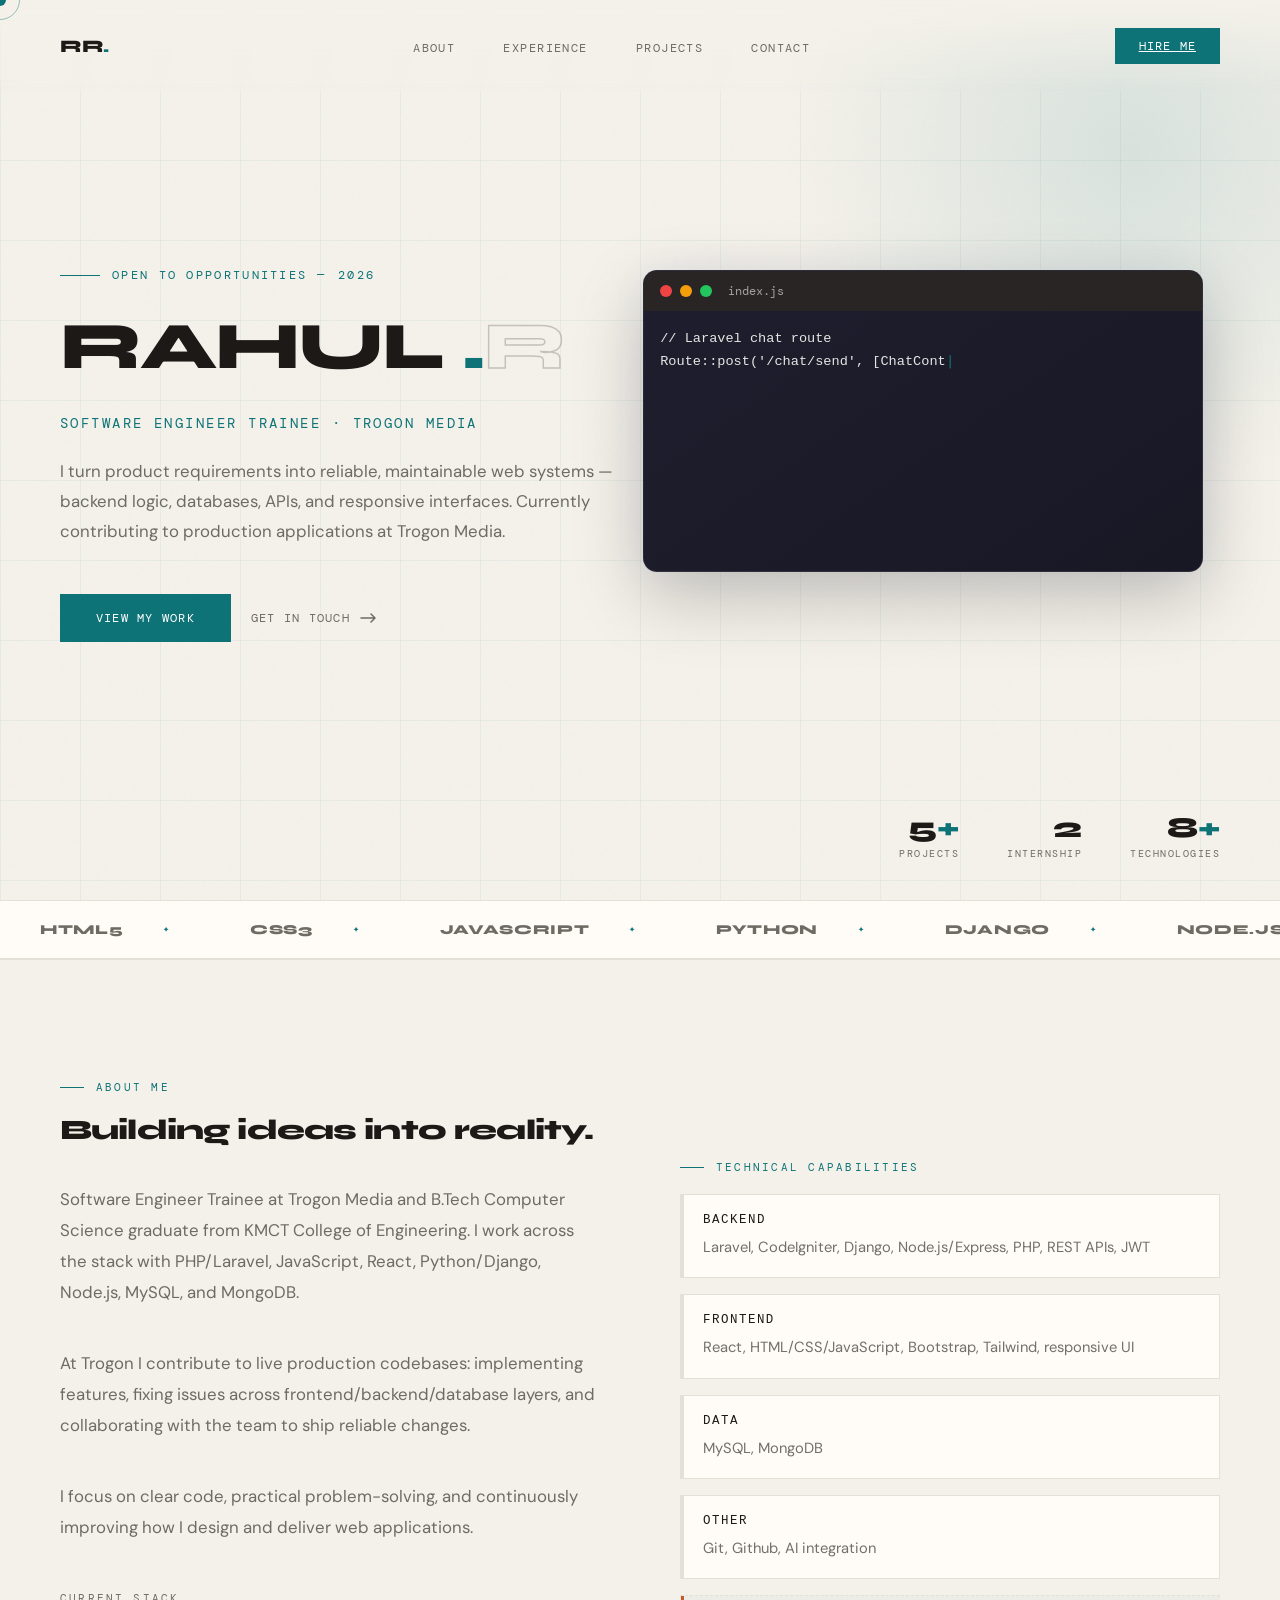
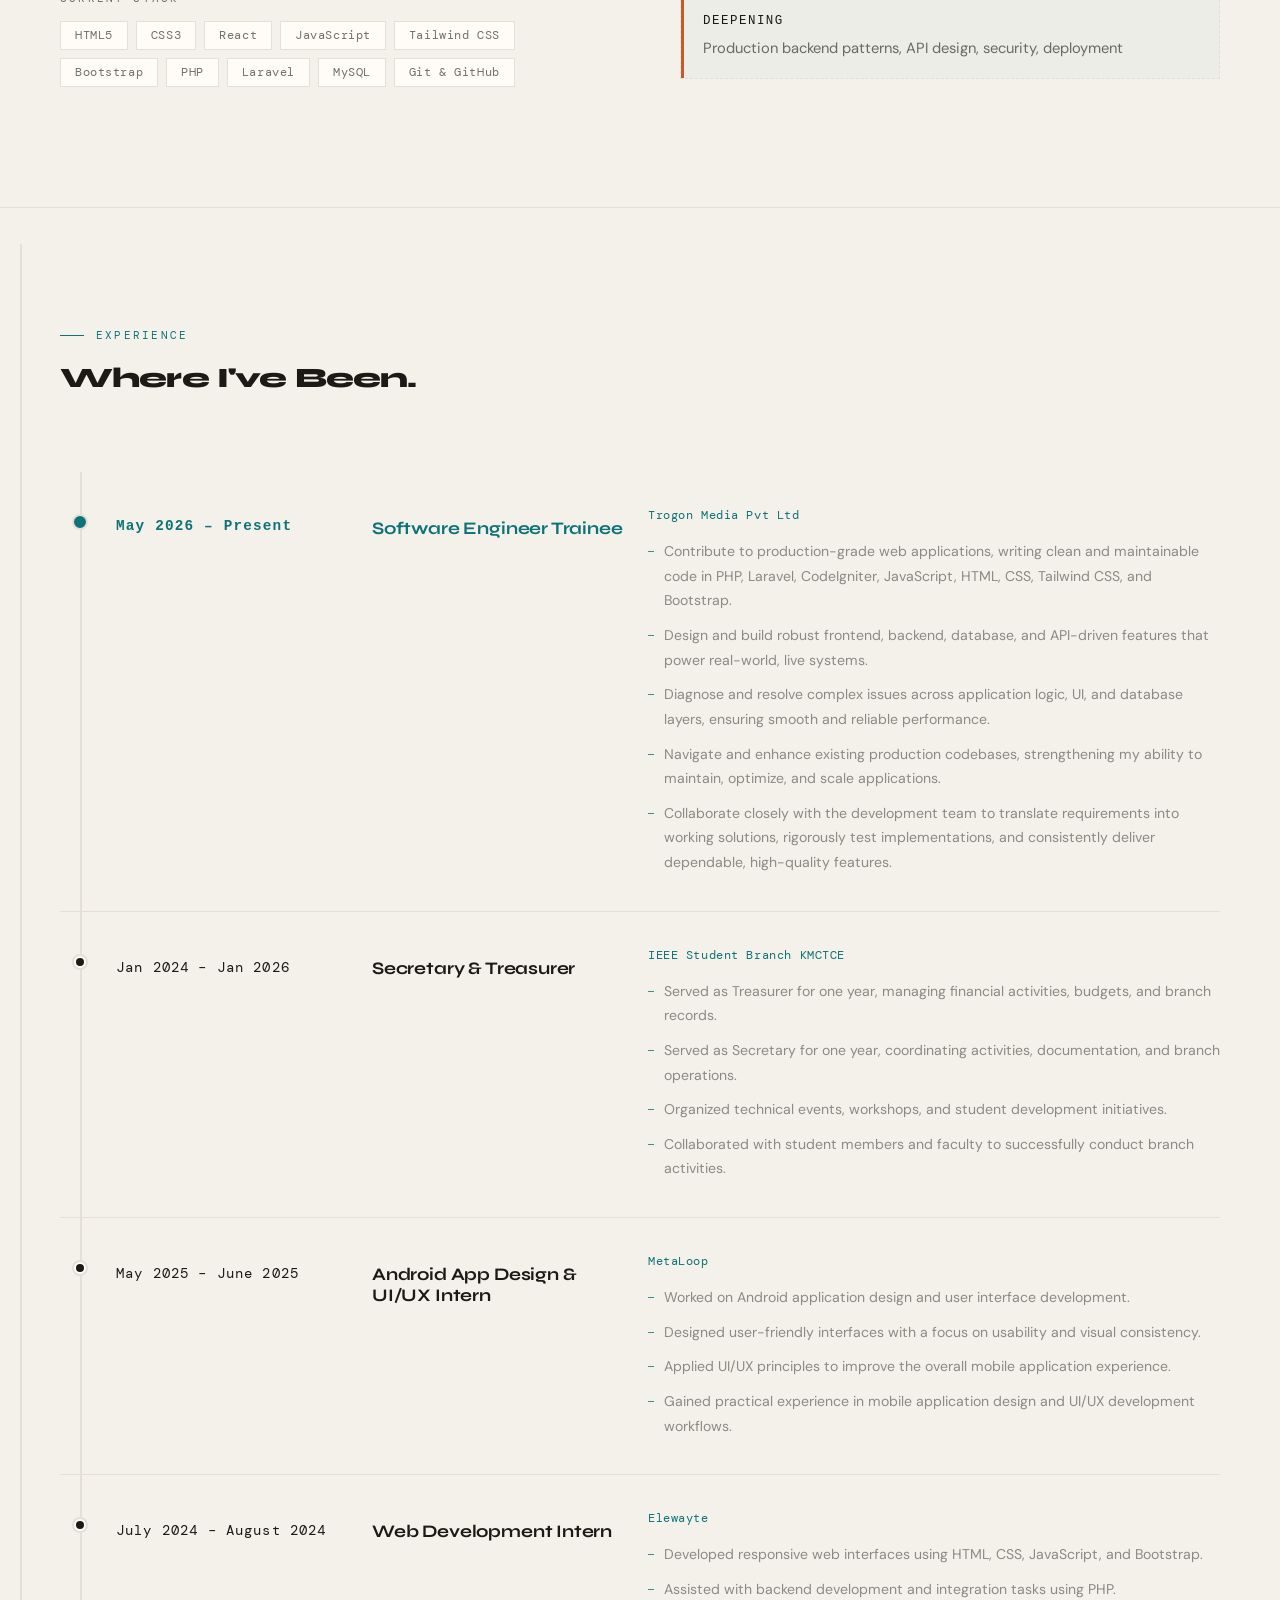
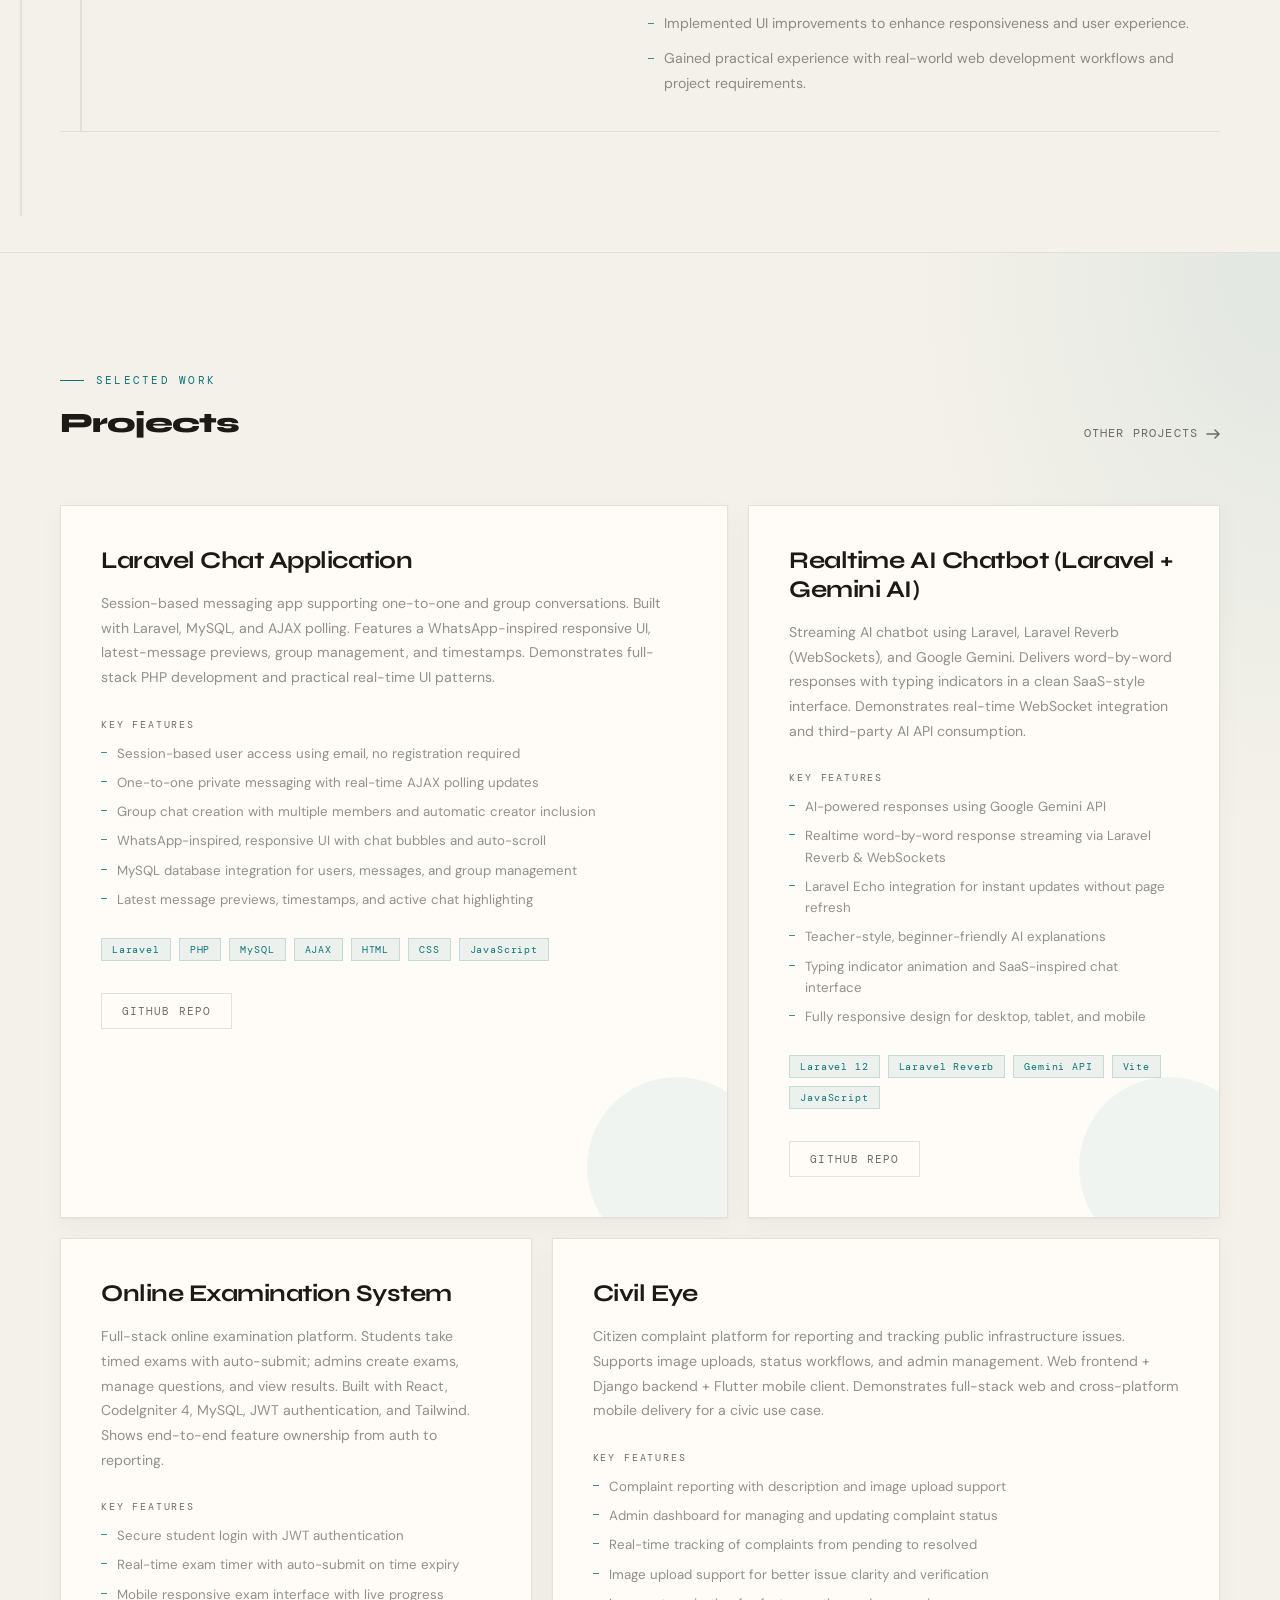
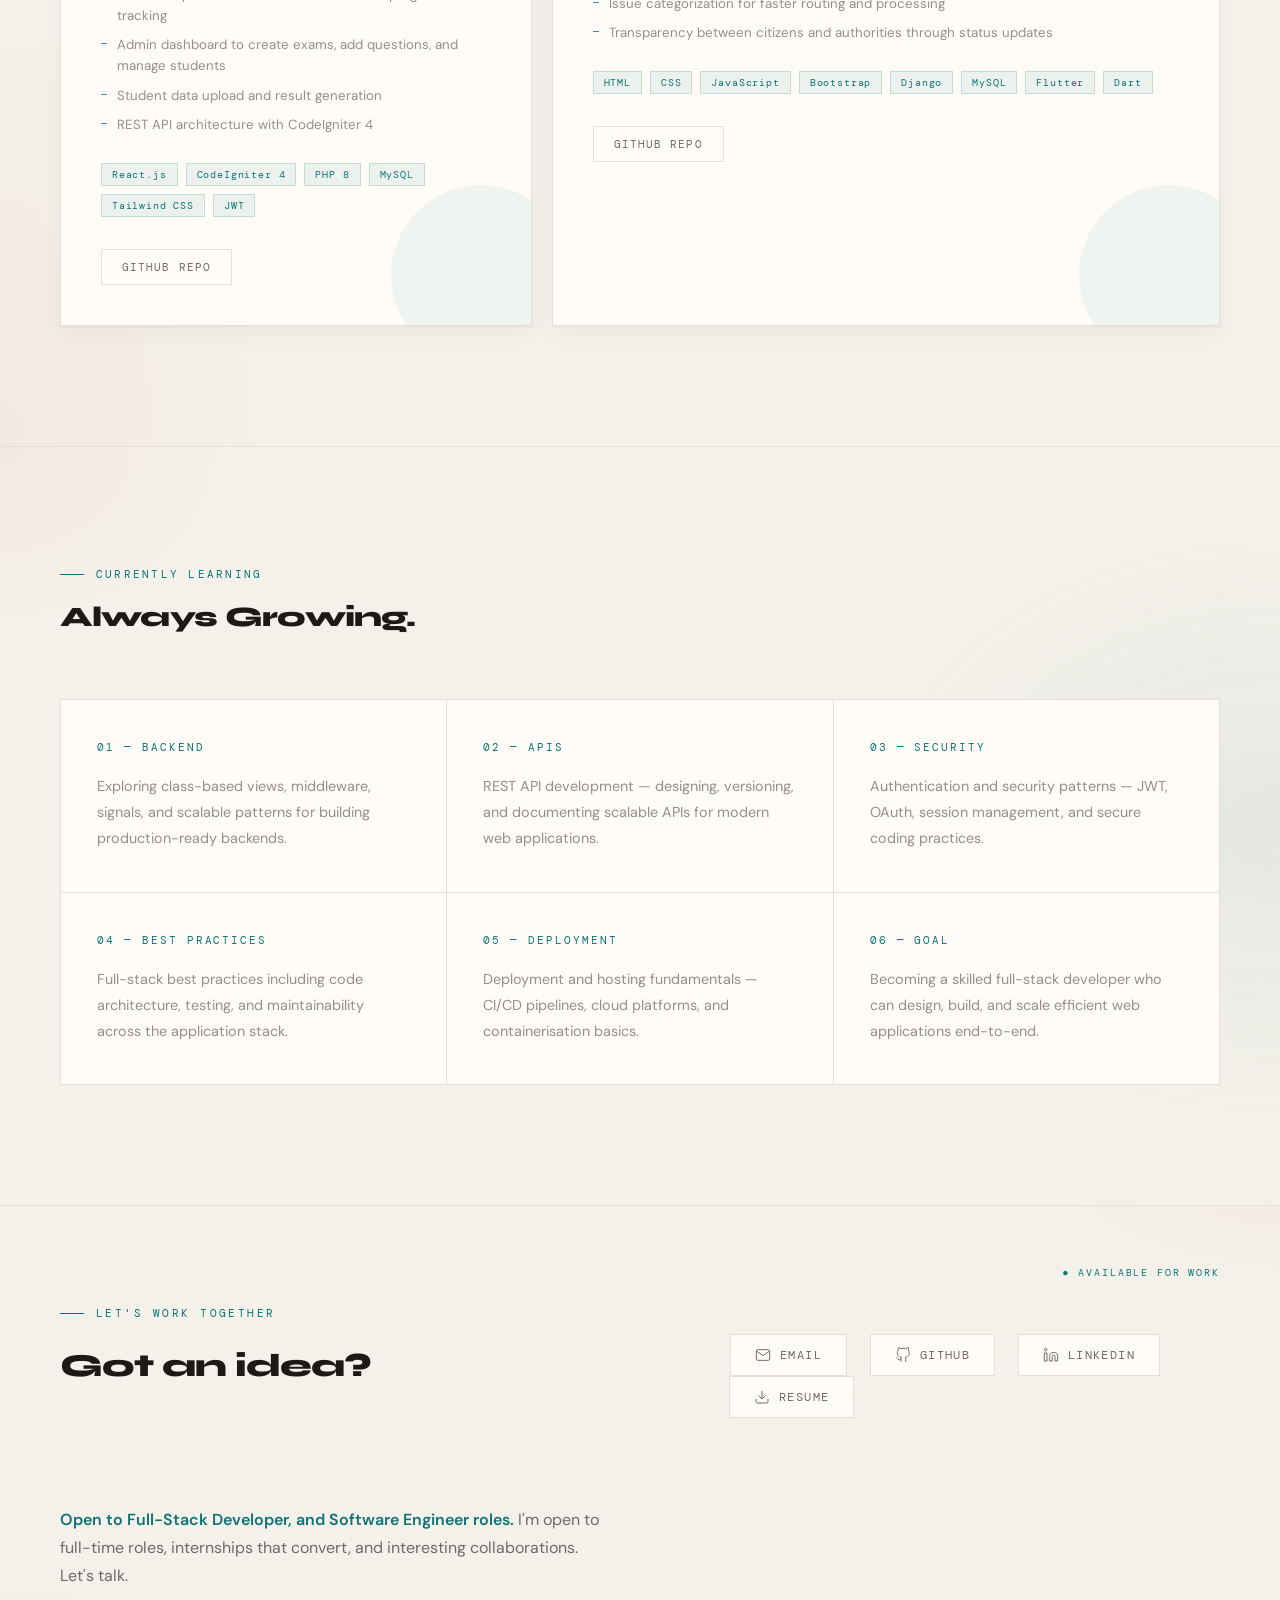
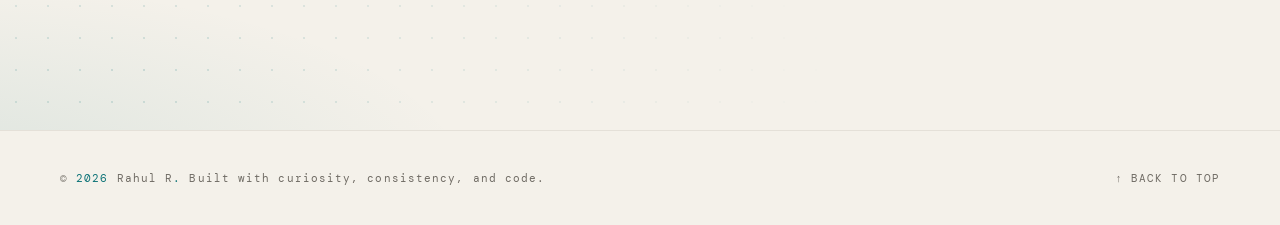
==== commit 4e774783: "refine portfolio hero, projects" ====
--- a/index.html
+++ b/index.html
@@ -1,10 +1,29 @@
-<!DOCTYPE html>
+﻿<!DOCTYPE html>
 <html lang="en">
 
 <head>
   <meta charset="UTF-8">
   <meta name="viewport" content="width=device-width, initial-scale=1.0">
-  <title>Rahul R</title>
+  <title>Rahul R - Software Engineer Trainee | Full-Stack Developer</title>
+  <meta name="description"
+    content="Software Engineer Trainee building full-stack web applications with Laravel, React, Django, and Node.js. Currently contributing to production systems at Trogon Media.">
+  <link rel="canonical" href="https://rahulr-dev.vercel.app/">
+
+  <!-- Open Graph / Facebook -->
+  <meta property="og:type" content="website">
+  <meta property="og:url" content="https://rahulr-dev.vercel.app/">
+  <meta property="og:title" content="Rahul R - Software Engineer Trainee | Full-Stack Developer">
+  <meta property="og:description"
+    content="Full-stack developer focused on reliable web systems. Laravel, React, Django, Node.js. Open to junior and full-stack roles.">
+  <meta property="og:image" content="https://rahulr-dev.vercel.app/assets/og-image.png">
+
+  <!-- Twitter -->
+  <meta name="twitter:card" content="summary_large_image">
+  <meta name="twitter:url" content="https://rahulr-dev.vercel.app/">
+  <meta name="twitter:title" content="Rahul R - Software Engineer Trainee">
+  <meta name="twitter:description" content="Full-stack web developer. Laravel, React, Django, Node.js.">
+  <meta name="twitter:image" content="https://rahulr-dev.vercel.app/assets/og-image.png">
+
   <link rel="stylesheet" href="style.css">
   <link rel="preconnect" href="https://fonts.googleapis.com">
   <link
@@ -37,18 +56,19 @@
       <div class="hero-grid" aria-hidden="true"></div>
       <div class="hero-blob" aria-hidden="true"></div>
 
-      <p class="hero-tag" aria-label="Status: Open to Opportunities">Open to Opportunities — <span
+      <p class="hero-tag" aria-label="Status: Open to opportunities">Open to opportunities &mdash; <span
           class="current-year"></span></p>
 
       <h1 class="hero-title" id="hero-heading">
-        Rahul<br>
-        <span class="line2">R<span class="accent-word">.</span></span>
+        RAHUL
+        <span class="accent-word">.</span><span class="line2">R</span>
       </h1>
 
+      <p class="hero-role">Software Engineer Trainee · Trogon Media</p>
+
       <p class="hero-desc">
-        Turning ideas into <strong>scalable, user-centric web solutions</strong> — from backend logic and databases to
-        responsive, pixel-perfect interfaces. Software Engineer Trainee passionate about building reliable software and
-        solving real-world problems.
+        I turn product requirements into reliable, maintainable web systems &mdash; backend logic, databases, APIs, and
+        responsive interfaces. Currently contributing to production applications at Trogon Media.
       </p>
 
       <div class="hero-actions">
@@ -61,7 +81,13 @@
         </a>
       </div>
 
-      <div class="hero-scroll" aria-hidden="true">Scroll</div>
+      <div class="hero-editor" aria-hidden="true">
+        <div class="editor-bar">
+          <span class="dot red"></span><span class="dot yellow"></span><span class="dot green"></span>
+          <span class="editor-title">index.js</span>
+        </div>
+        <pre class="editor-body"><code id="editorText"></code><span class="editor-cursor">|</span></pre>
+      </div>
 
       <div class="hero-stats" aria-label="Quick stats">
         <div class="stat">
@@ -69,7 +95,7 @@
           <div class="stat-label">Projects</div>
         </div>
         <div class="stat">
-          <div class="stat-num">2<span>+</span></div>
+          <div class="stat-num">2</div>
           <div class="stat-label">Internship</div>
         </div>
         <div class="stat">
@@ -111,19 +137,20 @@
     <section id="about" aria-labelledby="about-heading">
       <div class="about-left reveal">
         <p class="section-tag">About Me</p>
-        <h2 class="section-title" id="about-heading">Building ideas<br>into reality.</h2>
+        <h2 class="section-title" id="about-heading">Building ideas into reality.</h2>
 
         <p class="about-bio">
-          I'm a <strong>Software Engineer Trainee</strong> with a background in Computer Science & Engineering from
-          <strong>KMCT College of Engineering, Kozhikode</strong>, and a strong interest in full-stack web development.
+          Software Engineer Trainee at Trogon Media and B.Tech Computer Science graduate from KMCT College of
+          Engineering. I work across the stack with PHP/Laravel, JavaScript, React, Python/Django, Node.js, MySQL, and
+          MongoDB.
         </p>
         <p class="about-bio">
-          I enjoy building and improving <strong>real-world web applications</strong> — from creating responsive user
-          interfaces to developing backend functionality, working with databases, and integrating APIs.
+          At Trogon I contribute to live production codebases: implementing features, fixing issues across
+          frontend/backend/database layers, and collaborating with the team to ship reliable changes.
         </p>
         <p class="about-bio">
-          I'm focused on growing as a software engineer by solving real-world problems, working with production
-          codebases, and continuously learning new technologies and development practices.
+          I focus on clear code, practical problem-solving, and continuously improving how I design and deliver web
+          applications.
         </p>
 
         <div class="about-stack">
@@ -131,72 +158,54 @@
           <div class="stack-pills">
             <span class="pill">HTML5</span>
             <span class="pill">CSS3</span>
+            <span class="pill">React</span>
             <span class="pill">JavaScript</span>
+            <span class="pill">Tailwind CSS</span>
             <span class="pill">Bootstrap</span>
-            <span class="pill">Python</span>
             <span class="pill">PHP</span>
             <span class="pill">Laravel</span>
-            <span class="pill">Django</span>
-            <span class="pill">Node.js</span>
             <span class="pill">MySQL</span>
-            <span class="pill">MongoDB</span>
             <span class="pill">Git & GitHub</span>
           </div>
         </div>
       </div>
 
       <div class="about-right reveal reveal-delay-2">
-        <p class="section-tag">Proficiency</p>
-        <div class="skill-bars" role="list" aria-label="Technical skills">
-          <div class="skill-item" role="listitem">
-            <div class="skill-header">
-              <span class="skill-name">Frontend Development</span>
-              <span class="skill-pct">80%</span>
+        <p class="section-tag">Technical Capabilities</p>
+        <div class="skills-matrix" role="list" aria-label="Evidence-based technical skills">
+          <div class="skill-group" role="listitem">
+            <div class="skill-group-header">
+              <span class="skill-group-label">Backend</span>
             </div>
-            <div class="skill-track">
-              <div class="skill-fill" style="--target: 80%" aria-valuenow="80" aria-valuemin="0" aria-valuemax="100"
-                role="progressbar" aria-label="Frontend Development 80%"></div>
+            <p class="skill-group-items">Laravel, CodeIgniter, Django, Node.js/Express, PHP, REST APIs, JWT</p>
+          </div>
+
+          <div class="skill-group" role="listitem">
+            <div class="skill-group-header">
+              <span class="skill-group-label">Frontend</span>
             </div>
-          </div>
-          <div class="skill-item" role="listitem">
-            <div class="skill-header">
-              <span class="skill-name">Backend & APIs</span>
-              <span class="skill-pct">70%</span>
+            <p class="skill-group-items">React, HTML/CSS/JavaScript, Bootstrap, Tailwind, responsive UI</p>
+          </div>
+
+          <div class="skill-group" role="listitem">
+            <div class="skill-group-header">
+              <span class="skill-group-label">Data</span>
             </div>
-            <div class="skill-track">
-              <div class="skill-fill" style="--target: 45%" aria-valuenow="45" aria-valuemin="0" aria-valuemax="100"
-                role="progressbar" aria-label="Backend and APIs 45%"></div>
+            <p class="skill-group-items">MySQL, MongoDB</p>
+          </div>
+
+          <div class="skill-group" role="listitem">
+            <div class="skill-group-header">
+              <span class="skill-group-label">Other</span>
             </div>
-          </div>
-          <div class="skill-item" role="listitem">
-            <div class="skill-header">
-              <span class="skill-name">Database Design</span>
-              <span class="skill-pct">50%</span>
+            <p class="skill-group-items">Git, Github, AI integration</p>
+          </div>
+
+          <div class="skill-group deepening" role="listitem">
+            <div class="skill-group-header">
+              <span class="skill-group-label">Deepening</span>
             </div>
-            <div class="skill-track">
-              <div class="skill-fill" style="--target: 50%" aria-valuenow="50" aria-valuemin="0" aria-valuemax="100"
-                role="progressbar" aria-label="Database Design 50%"></div>
-            </div>
-          </div>
-          <div class="skill-item" role="listitem">
-            <div class="skill-header">
-              <span class="skill-name">Python & Django</span>
-              <span class="skill-pct">70%</span>
-            </div>
-            <div class="skill-track">
-              <div class="skill-fill" style="--target: 70%" aria-valuenow="70" aria-valuemin="0" aria-valuemax="100"
-                role="progressbar" aria-label="Python and Django 70%"></div>
-            </div>
-          </div>
-          <div class="skill-item" role="listitem">
-            <div class="skill-header">
-              <span class="skill-name">UI/UX & Design</span>
-              <span class="skill-pct">70%</span>
-            </div>
-            <div class="skill-track">
-              <div class="skill-fill" style="--target: 70%" aria-valuenow="70" aria-valuemin="0" aria-valuemax="100"
-                role="progressbar" aria-label="UI/UX and Design 70%"></div>
-            </div>
+            <p class="skill-group-items">Production backend patterns, API design, security, deployment</p>
           </div>
         </div>
       </div>
@@ -206,17 +215,24 @@
     <section id="experience" aria-labelledby="experience-heading">
       <div class="reveal">
         <p class="section-tag">Experience</p>
-        <h2 class="section-title" id="experience-heading">Where<br>I've<br>Been.</h2>
+        <h2 class="section-title" id="experience-heading">Where I've Been.</h2>
       </div>
 
       <div class="timeline reveal reveal-delay-1" role="list" aria-label="Work experience timeline">
+
+        <!-- Scroll-animated vertical track -->
+        <div class="timeline-track" aria-hidden="true">
+          <div class="timeline-progress" id="timelineProgress"></div>
+        </div>
+
         <article class="timeline-item active" role="listitem">
-          <div class="timeline-period current">May 2026 – Present</div>
-          <div>
-            <h3 class="timeline-role">Software Engineer Trainee</h3>
+          <div class="timeline-node" aria-hidden="true"></div>
+          <div class="timeline-period current">May 2026 &ndash; Present</div>
+          <h3 class="timeline-role">Software Engineer Trainee</h3>
+          <div class="timeline-content">
             <p class="timeline-company">Trogon Media Pvt Ltd</p>
             <ul class="timeline-list">
-              <li>Contribute to production-grade web applications, writing clean and maintainable code in PHP,Laravel,
+              <li>Contribute to production-grade web applications, writing clean and maintainable code in PHP, Laravel,
                 CodeIgniter, JavaScript, HTML, CSS, Tailwind CSS, and Bootstrap.</li>
               <li>Design and build robust frontend, backend, database, and API-driven features that power real-world,
                 live systems.</li>
@@ -231,9 +247,10 @@
         </article>
 
         <article class="timeline-item" role="listitem">
-          <div class="timeline-period">Jan 2024 – Jan 2026</div>
-          <div>
-            <h3 class="timeline-role">Secretary & Treasurer</h3>
+          <div class="timeline-node" aria-hidden="true"></div>
+          <div class="timeline-period">Jan 2024 &ndash; Jan 2026</div>
+          <h3 class="timeline-role">Secretary &amp; Treasurer</h3>
+          <div class="timeline-content">
             <p class="timeline-company">IEEE Student Branch KMCTCE</p>
             <ul class="timeline-list">
               <li>Served as Treasurer for one year, managing financial activities, budgets, and branch records.</li>
@@ -245,9 +262,10 @@
         </article>
 
         <article class="timeline-item" role="listitem">
-          <div class="timeline-period">May 2025 – June 2025</div>
-          <div>
-            <h3 class="timeline-role">Android App Design & UI/UX Intern</h3>
+          <div class="timeline-node" aria-hidden="true"></div>
+          <div class="timeline-period">May 2025 &ndash; June 2025</div>
+          <h3 class="timeline-role">Android App Design &amp; UI/UX Intern</h3>
+          <div class="timeline-content">
             <p class="timeline-company">MetaLoop</p>
             <ul class="timeline-list">
               <li>Worked on Android application design and user interface development.</li>
@@ -259,9 +277,10 @@
         </article>
 
         <article class="timeline-item" role="listitem">
-          <div class="timeline-period">July 2024 – August 2024</div>
-          <div>
-            <h3 class="timeline-role">Web Development Intern</h3>
+          <div class="timeline-node" aria-hidden="true"></div>
+          <div class="timeline-period">July 2024 &ndash; August 2024</div>
+          <h3 class="timeline-role">Web Development Intern</h3>
+          <div class="timeline-content">
             <p class="timeline-company">Elewayte</p>
             <ul class="timeline-list">
               <li>Developed responsive web interfaces using HTML, CSS, JavaScript, and Bootstrap.</li>
@@ -283,8 +302,8 @@
           <h2 class="section-title" id="projects-heading">Projects</h2>
         </div>
 
-        <a href="https://github.com/RahulR324" target="_blank" class="view-all">
-          All Projects
+        <a href="projects.html" class="view-all">
+            Other Projects
           <svg width="14" height="10" viewBox="0 0 14 10" fill="none">
             <path d="M1 5H13M9 1L13 5L9 9" stroke="currentColor" stroke-width="1.5" stroke-linecap="round" />
           </svg>
@@ -296,12 +315,12 @@
         <!-- Project 01 -->
         <div class="project-card large reveal">
           <div class="project-visual"></div>
-          <p class="project-num">01</p>
           <h3 class="project-title">Laravel Chat Application</h3>
 
           <p class="project-desc">
-            A modern chat application built with Laravel, MySQL, AJAX, and Sessions, supporting both
-            one-to-one private messaging and group conversations with a responsive, WhatsApp-inspired interface.
+            Session-based messaging app supporting one-to-one and group conversations. Built with Laravel, MySQL,
+            and AJAX polling. Features a WhatsApp-inspired responsive UI, latest-message previews, group management,
+            and timestamps. Demonstrates full-stack PHP development and practical real-time UI patterns.
           </p>
 
           <div class="project-features">
@@ -327,19 +346,20 @@
           </div>
 
           <div class="project-links">
-            <a href="https://github.com/RahulR324/chat-app" target="_blank" class="project-btn">GitHub Repo</a>
+            <a href="https://github.com/RahulR324/chat-app" target="_blank" rel="noopener noreferrer"
+              class="project-btn">GitHub Repo</a>
           </div>
         </div>
 
         <!-- Project 02 -->
         <div class="project-card medium reveal reveal-delay-1">
           <div class="project-visual"></div>
-          <p class="project-num">02</p>
           <h3 class="project-title">Realtime AI Chatbot (Laravel + Gemini AI)</h3>
 
           <p class="project-desc">
-            A modern AI-powered realtime chatbot built with Laravel, Laravel Reverb, WebSockets, and Google's
-            Gemini AI, delivering streaming AI responses similar to modern AI assistants.
+            Streaming AI chatbot using Laravel, Laravel Reverb (WebSockets), and Google Gemini. Delivers word-by-word
+            responses with typing indicators in a clean SaaS-style interface. Demonstrates real-time WebSocket
+            integration and third-party AI API consumption.
           </p>
 
           <div class="project-features">
@@ -363,19 +383,20 @@
           </div>
 
           <div class="project-links">
-            <a href="https://github.com/RahulR324/websocketchatbot" target="_blank" class="project-btn">GitHub Repo</a>
+            <a href="https://github.com/RahulR324/websocketchatbot" target="_blank" rel="noopener noreferrer"
+              class="project-btn">GitHub Repo</a>
           </div>
         </div>
 
         <!-- Project 03 -->
         <div class="project-card medium reveal reveal-delay-1">
           <div class="project-visual"></div>
-          <p class="project-num">03</p>
           <h3 class="project-title">Online Examination System</h3>
 
           <p class="project-desc">
-            A full-stack online examination platform built with React.js, CodeIgniter 4, and MySQL, allowing
-            students to securely attend exams while admins manage exams, questions, and results.
+            Full-stack online examination platform. Students take timed exams with auto-submit; admins create exams,
+            manage questions, and view results. Built with React, CodeIgniter 4, MySQL, JWT authentication, and
+            Tailwind. Shows end-to-end feature ownership from auth to reporting.
           </p>
 
           <div class="project-features">
@@ -400,19 +421,20 @@
           </div>
 
           <div class="project-links">
-            <a href="https://github.com/RahulR324/exam_system" target="_blank" class="project-btn">GitHub Repo</a>
+            <a href="https://github.com/RahulR324/exam_system" target="_blank" rel="noopener noreferrer"
+              class="project-btn">GitHub Repo</a>
           </div>
         </div>
 
         <!-- Project 04 -->
         <div class="project-card large reveal">
           <div class="project-visual"></div>
-          <p class="project-num">04</p>
           <h3 class="project-title">Civil Eye</h3>
 
           <p class="project-desc">
-            A web & app-based platform that allows citizens to report public infrastructure issues,
-            track complaint status, and improve transparency between authorities and the public.
+            Citizen complaint platform for reporting and tracking public infrastructure issues. Supports image
+            uploads, status workflows, and admin management. Web frontend + Django backend + Flutter mobile client.
+            Demonstrates full-stack web and cross-platform mobile delivery for a civic use case.
           </p>
 
           <div class="project-features">
@@ -440,151 +462,50 @@
 
           <div class="project-links">
             <a href="https://github.com/RahulR324/Civileye-AI-Integrated-Public-Complaint-Management-System"
-              target="_blank" class="project-btn">GitHub Repo</a>
-          </div>
-        </div>
-
-        <!-- Project 05 -->
-        <div class="project-card medium reveal reveal-delay-1">
-          <div class="project-visual"></div>
-          <p class="project-num">05</p>
-          <h3 class="project-title">MedFinder</h3>
-
-          <p class="project-desc">
-            A web application that helps users search for medicines based on district and locality,
-            compare prices across stores, and view store locations via embedded maps.
-          </p>
-
-          <div class="project-features">
-            <p class="project-features-label">Key Features</p>
-            <ul>
-              <li>Medicine search with filters based on name, district, and locality</li>
-              <li>Price comparison across multiple medical stores</li>
-              <li>Embedded map integration to view nearby pharmacy locations</li>
-              <li>Store details display including availability and pricing</li>
-            </ul>
-          </div>
-
-          <div class="project-tech">
-            <span class="tech-tag">HTML</span>
-            <span class="tech-tag">CSS</span>
-            <span class="tech-tag">JavaScript</span>
-            <span class="tech-tag">Node.js</span>
-            <span class="tech-tag">MongoDB</span>
-          </div>
-
-          <div class="project-links">
-            <a href="https://github.com/RahulR324/medfinder.git" target="_blank" class="project-btn">GitHub Repo</a>
-          </div>
-        </div>
-
-        <!-- Project 06 -->
-        <div class="project-card medium reveal reveal-delay-1">
-          <div class="project-visual"></div>
-          <p class="project-num">06</p>
-          <h3 class="project-title">Weather App</h3>
-
-          <p class="project-desc">
-            A real-time weather application that shows current weather conditions,
-            temperature, and forecasts based on user location or search.
-          </p>
-
-          <div class="project-features">
-            <p class="project-features-label">Key Features</p>
-            <ul>
-              <li>Real-time weather updates using live API integration</li>
-              <li>Search weather by city name</li>
-              <li>Displays temperature, humidity, and weather conditions</li>
-              <li>Dynamic weather icons based on conditions</li>
-              <li>Responsive UI for mobile and desktop devices</li>
-            </ul>
-          </div>
-
-          <div class="project-tech">
-            <span class="tech-tag">HTML</span>
-            <span class="tech-tag">CSS</span>
-            <span class="tech-tag">JavaScript</span>
-            <span class="tech-tag">API Integration</span>
-          </div>
-
-          <div class="project-links">
-            <a href="https://github.com/RahulR324/weather_app" target="_blank" class="project-btn">GitHub Repo</a>
-          </div>
-        </div>
-
-        <!-- Project 07 -->
-        <div class="project-card medium reveal reveal-delay-2">
-          <div class="project-visual"></div>
-          <p class="project-num">07</p>
-          <h3 class="project-title">Task Manager</h3>
-
-          <p class="project-desc">
-            A full-stack productivity web application that helps users manage daily tasks efficiently with
-            authentication, real-time updates, and a modern dashboard UI.
-          </p>
-
-          <div class="project-features">
-            <p class="project-features-label">Key Features</p>
-            <ul>
-              <li>User authentication (Login / Register)</li>
-              <li>Create, update, and delete tasks</li>
-              <li>Mark tasks as completed or pending</li>
-              <li>Search and filter tasks</li>
-              <li>Responsive modern UI with dark mode support</li>
-            </ul>
-          </div>
-
-          <div class="project-tech">
-            <span class="tech-tag">React</span>
-            <span class="tech-tag">Node.js</span>
-            <span class="tech-tag">Express</span>
-            <span class="tech-tag">MongoDB</span>
-            <span class="tech-tag">CSS</span>
-          </div>
-
-          <div class="project-links">
-            <a href="https://github.com/RahulR324/task_manager" target="_blank" class="project-btn">GitHub Repo</a>
-          </div>
-        </div>
-
-      </div>
-    </section>
+              target="_blank" rel="noopener noreferrer" class="project-btn">GitHub Repo</a>
+          </div>
+        </div>
+
+      </div>
     </section>
 
     <!-- CURRENTLY LEARNING -->
     <section id="learning" aria-labelledby="learning-heading">
       <div class="reveal">
         <p class="section-tag">Currently Learning</p>
-        <h2 class="section-title" id="learning-heading">Always<br>Growing.</h2>
+        <h2 class="section-title" id="learning-heading">Always Growing.</h2>
       </div>
       <div class="learning-grid">
         <div class="learning-card reveal reveal-delay-1">
-          <p class="learning-card-icon">01 — Backend</p>
+          <p class="learning-card-icon">01 &mdash; Backend</p>
           <p class="learning-card-text">Exploring class-based views, middleware, signals, and scalable patterns for
             building production-ready backends.</p>
         </div>
         <div class="learning-card reveal reveal-delay-1">
-          <p class="learning-card-icon">02 — APIs</p>
-          <p class="learning-card-text">REST API development — designing, versioning, and documenting scalable APIs for
+          <p class="learning-card-icon">02 &mdash; APIs</p>
+          <p class="learning-card-text">REST API development &mdash; designing, versioning, and documenting scalable
+            APIs
+            for
             modern web applications.</p>
         </div>
         <div class="learning-card reveal reveal-delay-2">
-          <p class="learning-card-icon">03 — Security</p>
-          <p class="learning-card-text">Authentication and security patterns — JWT, OAuth, session management, and
+          <p class="learning-card-icon">03 &mdash; Security</p>
+          <p class="learning-card-text">Authentication and security patterns &mdash; JWT, OAuth, session management, and
             secure coding practices.</p>
         </div>
         <div class="learning-card reveal reveal-delay-2">
-          <p class="learning-card-icon">04 — Best Practices</p>
+          <p class="learning-card-icon">04 &mdash; Best Practices</p>
           <p class="learning-card-text">Full-stack best practices including code architecture, testing, and
             maintainability across the application stack.</p>
         </div>
         <div class="learning-card reveal reveal-delay-3">
-          <p class="learning-card-icon">05 — Deployment</p>
-          <p class="learning-card-text">Deployment and hosting fundamentals — CI/CD pipelines, cloud platforms, and
+          <p class="learning-card-icon">05 &mdash; Deployment</p>
+          <p class="learning-card-text">Deployment and hosting fundamentals &mdash; CI/CD pipelines, cloud platforms,
+            and
             containerisation basics.</p>
         </div>
         <div class="learning-card reveal reveal-delay-3">
-          <p class="learning-card-icon">06 — Goal</p>
+          <p class="learning-card-icon">06 &mdash; Goal</p>
           <p class="learning-card-text">Becoming a skilled full-stack developer who can design, build, and scale
             efficient web applications end-to-end.</p>
         </div>
@@ -594,17 +515,31 @@
     <!-- CONTACT -->
     <section id="contact" aria-labelledby="contact-heading">
       <div class="contact-bg" aria-hidden="true"></div>
-      <p class="contact-eyebrow reveal">Let's Work Together</p>
-      <h2 class="contact-title reveal" id="contact-heading">
-        Got an<br>
-        <span class="ghost">idea?</span>
-      </h2>
-      <p class="contact-sub reveal reveal-delay-1">I'm open to internships, full-time roles, and interesting
-        collaborations. Let's build something great together.</p>
-      <a href="mailto:rahulratheeshp@gmail.com" class="contact-email reveal reveal-delay-2">rahulratheeshp@gmail.com</a>
+      <div class="contact-left">
+        <p class="contact-eyebrow reveal">Let's Work Together</p>
+        <h2 class="contact-title reveal" id="contact-heading">
+          Got an
+          <span class="ghost">idea?</span>
+        </h2>
+      </div>
+
+      <p class="contact-sub reveal reveal-delay-1">
+        <span class="contact-highlight">Open to Full-Stack Developer, and Software Engineer
+          roles.</span> I'm open to full-time roles, internships that convert, and interesting collaborations. Let's
+        talk.
+      </p>
 
       <nav class="socials reveal reveal-delay-3" aria-label="Social media links">
-        <a href="https://github.com/RahulR324" class="social-link" aria-label="GitHub profile">
+        <a href="mailto:rahulratheeshp@gmail.com" class="social-link" aria-label="Email Rahul R">
+          <svg width="16" height="16" viewBox="0 0 24 24" fill="none" stroke="currentColor" stroke-width="1.5"
+            aria-hidden="true">
+            <path d="M4 4h16c1.1 0 2 .9 2 2v12c0 1.1-.9 2-2 2H4c-1.1 0-2-.9-2-2V6c0-1.1.9-2 2-2z" />
+            <polyline points="22,6 12,13 2,6" />
+          </svg>
+          Email
+        </a>
+        <a href="https://github.com/RahulR324" target="_blank" rel="noopener noreferrer" class="social-link"
+          aria-label="GitHub profile">
           <svg width="16" height="16" viewBox="0 0 24 24" fill="none" stroke="currentColor" stroke-width="1.5"
             aria-hidden="true">
             <path
@@ -612,7 +547,8 @@
           </svg>
           GitHub
         </a>
-        <a href="https://www.linkedin.com/in/rahulr-cse/" class="social-link" aria-label="LinkedIn profile">
+        <a href="https://www.linkedin.com/in/rahulr-cse/" target="_blank" rel="noopener noreferrer" class="social-link"
+          aria-label="LinkedIn profile">
           <svg width="16" height="16" viewBox="0 0 24 24" fill="none" stroke="currentColor" stroke-width="1.5"
             aria-hidden="true">
             <path d="M16 8a6 6 0 0 1 6 6v7h-4v-7a2 2 0 0 0-2-2 2 2 0 0 0-2 2v7h-4v-7a6 6 0 0 1 6-6zM2 9h4v12H2z" />
@@ -621,7 +557,7 @@
           LinkedIn
         </a>
         <a href="assets/Rahul_R_Junior_Software_Engineer_Resume.pdf" class="social-link" download
-          aria-label="RAHUL_R_RESUME.pdf">
+          aria-label="Download Resume PDF">
           <svg width="16" height="16" viewBox="0 0 24 24" fill="none" stroke="currentColor" stroke-width="1.5"
             aria-hidden="true">
             <path d="M21 15v4a2 2 0 0 1-2 2H5a2 2 0 0 1-2-2v-4" />
@@ -636,9 +572,10 @@
   </main>
 
   <footer>
-    <p class="footer-copy">© <span class="current-year"></span> Rahul R<span>.</span> Built with curiosity, consistency,
+    <p class="footer-copy">&copy; <span class="current-year"></span> Rahul R<span>.</span> Built with curiosity,
+      consistency,
       and code.</p>
-    <a href="#hero" class="footer-back" aria-label="Back to top">↑ Back to top</a>
+    <a href="#hero" class="footer-back" aria-label="Back to top">&uarr; Back to top</a>
   </footer>
   <script src="main.js"></script>
 </body>
--- a/style.css
+++ b/style.css
@@ -1,3 +1,5 @@
+@charset "UTF-8";
+
 :root {
   --bg: #f4f1ea;
   --fg: #1c1917;
@@ -16,9 +18,17 @@
   --shadow-hover: 0 12px 40px rgba(28, 25, 23, 0.08);
 }
 
-*, *::before, *::after { box-sizing: border-box; margin: 0; padding: 0; }
-
-html { scroll-behavior: smooth; }
+*,
+*::before,
+*::after {
+  box-sizing: border-box;
+  margin: 0;
+  padding: 0;
+}
+
+html {
+  scroll-behavior: smooth;
+}
 
 body {
   background: var(--bg);
@@ -37,7 +47,8 @@
 /* Custom cursor */
 .cursor {
   position: fixed;
-  width: 12px; height: 12px;
+  width: 12px;
+  height: 12px;
   background: var(--accent);
   border-radius: 50%;
   pointer-events: none;
@@ -45,9 +56,11 @@
   transform: translate(-50%, -50%);
   transition: width 0.2s, height 0.2s, background 0.2s;
 }
+
 .cursor-ring {
   position: fixed;
-  width: 40px; height: 40px;
+  width: 40px;
+  height: 40px;
   border: 1px solid var(--accent);
   border-radius: 50%;
   pointer-events: none;
@@ -56,18 +69,29 @@
   transition: all 0.12s ease;
   opacity: 0.4;
 }
-body:hover .cursor { opacity: 1; }
-a:hover ~ .cursor, button:hover ~ .cursor { width: 20px; height: 20px; }
+
+body:hover .cursor {
+  opacity: 1;
+}
+
+a:hover~.cursor,
+button:hover~.cursor {
+  width: 20px;
+  height: 20px;
+}
 
 /* Nav */
 nav {
-  position: fixed; top: 0; left: 0; right: 0;
+  position: fixed;
+  top: 0;
+  left: 0;
+  right: 0;
   z-index: 100;
   padding: 28px 60px;
   display: flex;
   justify-content: space-between;
   align-items: center;
-  background: linear-gradient(to bottom, rgba(244,241,234,0.94) 0%, transparent 100%);
+  background: linear-gradient(to bottom, rgba(244, 241, 234, 0.94) 0%, transparent 100%);
   backdrop-filter: blur(8px);
 }
 
@@ -79,13 +103,17 @@
   color: var(--fg);
   text-decoration: none;
 }
-.nav-logo span { color: var(--accent); }
+
+.nav-logo span {
+  color: var(--accent);
+}
 
 .nav-links {
   display: flex;
   gap: 48px;
   list-style: none;
 }
+
 .nav-links a {
   font-family: 'DM Mono', monospace;
   font-size: 0.75rem;
@@ -95,7 +123,10 @@
   text-decoration: none;
   transition: color 0.2s;
 }
-.nav-links a:hover { color: var(--accent); }
+
+.nav-links a:hover {
+  color: var(--accent);
+}
 
 .nav-cta {
   font-family: 'DM Mono', monospace;
@@ -109,7 +140,11 @@
   cursor: none;
   transition: background 0.2s, transform 0.2s;
 }
-.nav-cta:hover { background: var(--accent2); transform: translateY(-1px); }
+
+.nav-cta:hover {
+  background: var(--accent2);
+  transform: translateY(-1px);
+}
 
 /* Hero */
 #hero {
@@ -117,7 +152,7 @@
   display: flex;
   flex-direction: column;
   justify-content: center;
-  padding: 120px 60px 80px;
+  padding: 70px 60px 60px;
   position: relative;
   overflow: hidden;
 }
@@ -134,24 +169,33 @@
   position: absolute;
   inset: 0;
   background-image:
-    linear-gradient(rgba(13,115,119,0.06) 1px, transparent 1px),
-    linear-gradient(90deg, rgba(13,115,119,0.06) 1px, transparent 1px);
+    linear-gradient(rgba(13, 115, 119, 0.06) 1px, transparent 1px),
+    linear-gradient(90deg, rgba(13, 115, 119, 0.06) 1px, transparent 1px);
   background-size: 80px 80px;
   pointer-events: none;
 }
 
 .hero-blob {
   position: absolute;
-  top: -200px; right: -200px;
-  width: 700px; height: 700px;
-  background: radial-gradient(circle, rgba(13,115,119,0.12) 0%, transparent 70%);
+  top: -200px;
+  right: -200px;
+  width: 700px;
+  height: 700px;
+  background: radial-gradient(circle, rgba(13, 115, 119, 0.12) 0%, transparent 70%);
   pointer-events: none;
   animation: blobFloat 8s ease-in-out infinite;
 }
 
 @keyframes blobFloat {
-  0%, 100% { transform: translate(0, 0) scale(1); }
-  50% { transform: translate(-30px, 30px) scale(1.05); }
+
+  0%,
+  100% {
+    transform: translate(0, 0) scale(1);
+  }
+
+  50% {
+    transform: translate(-30px, 30px) scale(1.05);
+  }
 }
 
 .hero-tag {
@@ -167,20 +211,23 @@
   opacity: 0;
   animation: fadeUp 0.8s 0.2s forwards;
 }
+
 .hero-tag::before {
   content: '';
   display: block;
-  width: 40px; height: 1px;
+  width: 40px;
+  height: 1px;
   background: var(--accent);
 }
 
 .hero-title {
   font-family: 'Syne', sans-serif;
   font-weight: 800;
-  font-size: clamp(3.5rem, 9vw, 8rem);
-  line-height: 0.92;
-  letter-spacing: -0.04em;
-  margin-bottom: 40px;
+  font-size: clamp(2.3rem, 5.2vw, 4.8rem);
+  line-height: 1.08;
+  letter-spacing: -0.03em;
+  margin-bottom: 32px;
+  max-width: 980px;
   opacity: 0;
   animation: fadeUp 0.8s 0.4s forwards;
 }
@@ -188,24 +235,125 @@
 .hero-title .line2 {
   color: transparent;
   -webkit-text-stroke: 1.5px rgba(28, 25, 23, 0.22);
-  display: block;
-}
+  display: inline;
+}
+
 .hero-title .accent-word {
   color: var(--accent);
   -webkit-text-stroke: 0;
 }
 
+.hero-role {
+  font-family: 'DM Mono', monospace;
+  font-size: 0.85rem;
+  letter-spacing: 0.18em;
+  text-transform: uppercase;
+  color: var(--accent);
+  margin-bottom: 24px;
+  opacity: 0;
+  animation: fadeUp 0.8s 0.55s forwards;
+}
+
+.hero-editor {
+  position: absolute;
+  right: 6vw;
+  top: 30%;
+  transform: none;
+  width: min(560px, 44vw);
+  background: linear-gradient(145deg, #1e1e2e, #181825);
+  border: 1px solid rgba(255, 255, 255, 0.08);
+  border-radius: 14px;
+  box-shadow: 0 24px 70px rgba(0, 0, 0, 0.22), 0 0 40px rgba(137, 180, 250, 0.08);
+  overflow: hidden;
+  opacity: 0;
+  animation: fadeUp 0.8s 0.7s forwards;
+  font-family: 'DM Mono', monospace;
+}
+
+.editor-bar {
+  display: flex;
+  align-items: center;
+  gap: 8px;
+  padding: 12px 16px;
+  background: #292524;
+}
+
+.dot {
+  width: 12px;
+  height: 12px;
+  border-radius: 50%;
+}
+
+.dot.red {
+  background: #ef4444;
+}
+
+.dot.yellow {
+  background: #f59e0b;
+}
+
+.dot.green {
+  background: #22c55e;
+}
+
+.editor-title {
+  margin-left: 8px;
+  font-family: 'DM Mono', monospace;
+  font-size: 0.75rem;
+  color: #a8a29e;
+}
+
+.editor-body {
+  padding: 16px;
+  font-family: 'DM Mono', monospace;
+  font-size: 0.85rem;
+  line-height: 1.6;
+  color: #e7e5e4;
+  min-height: 260px;
+  white-space: pre-wrap;
+}
+
+.editor-cursor {
+  animation: blink 1s step-end infinite;
+  color: var(--accent);
+}
+
+@keyframes blink {
+  50% {
+    opacity: 0;
+  }
+}
+
+@media (max-width: 900px) {
+  .hero-role {
+    font-size: 0.85rem;
+    text-align: left;
+    display: block;
+    margin: 0 auto 24px;
+    letter-spacing: 0.2em;
+  }
+}
+
+@media (max-width: 900px) {
+  .hero-editor {
+    display: none;
+  }
+}
+
 .hero-desc {
-  max-width: 480px;
-  font-size: 1rem;
-  line-height: 1.75;
+  max-width: 620px;
+  font-size: 1.05rem;
+  line-height: 1.8;
   color: var(--text-soft);
-  margin-bottom: 56px;
+  margin-bottom: 48px;
   opacity: 0;
   animation: fadeUp 0.8s 0.6s forwards;
 }
 
-.hero-desc strong { color: var(--fg); font-weight: 500; }
+.hero-desc strong {
+  color: var(--fg);
+  font-weight: 500;
+}
 
 .hero-actions {
   display: flex;
@@ -229,6 +377,7 @@
   position: relative;
   overflow: hidden;
 }
+
 .btn-primary::after {
   content: '';
   position: absolute;
@@ -237,8 +386,15 @@
   transform: translateX(-101%);
   transition: transform 0.3s ease;
 }
-.btn-primary:hover::after { transform: translateX(0); }
-.btn-primary span { position: relative; z-index: 1; }
+
+.btn-primary:hover::after {
+  transform: translateX(0);
+}
+
+.btn-primary span {
+  position: relative;
+  z-index: 1;
+}
 
 .btn-ghost {
   font-family: 'DM Mono', monospace;
@@ -253,9 +409,18 @@
   gap: 10px;
   transition: color 0.2s;
 }
-.btn-ghost:hover { color: var(--fg); }
-.btn-ghost svg { transition: transform 0.2s; }
-.btn-ghost:hover svg { transform: translateX(4px); }
+
+.btn-ghost:hover {
+  color: var(--fg);
+}
+
+.btn-ghost svg {
+  transition: transform 0.2s;
+}
+
+.btn-ghost:hover svg {
+  transform: translateX(4px);
+}
 
 .hero-scroll {
   position: absolute;
@@ -272,18 +437,36 @@
   opacity: 0;
   animation: fadeUp 0.8s 1.2s forwards;
 }
+
 .hero-scroll::after {
   content: '';
   display: block;
-  width: 1px; height: 48px;
+  width: 1px;
+  height: 48px;
   background: var(--muted);
   animation: scrollLine 2s ease-in-out infinite;
 }
+
 @keyframes scrollLine {
-  0% { transform: scaleY(0); transform-origin: top; }
-  50% { transform: scaleY(1); transform-origin: top; }
-  51% { transform: scaleY(1); transform-origin: bottom; }
-  100% { transform: scaleY(0); transform-origin: bottom; }
+  0% {
+    transform: scaleY(0);
+    transform-origin: top;
+  }
+
+  50% {
+    transform: scaleY(1);
+    transform-origin: top;
+  }
+
+  51% {
+    transform: scaleY(1);
+    transform-origin: bottom;
+  }
+
+  100% {
+    transform: scaleY(0);
+    transform-origin: bottom;
+  }
 }
 
 .hero-stats {
@@ -295,7 +478,11 @@
   opacity: 0;
   animation: fadeUp 0.8s 1s forwards;
 }
-.stat { text-align: right; }
+
+.stat {
+  text-align: right;
+}
+
 .stat-num {
   font-family: 'Syne', sans-serif;
   font-weight: 800;
@@ -303,7 +490,11 @@
   color: var(--fg);
   line-height: 1;
 }
-.stat-num span { color: var(--accent); }
+
+.stat-num span {
+  color: var(--accent);
+}
+
 .stat-label {
   font-family: 'DM Mono', monospace;
   font-size: 0.62rem;
@@ -314,12 +505,21 @@
 }
 
 @keyframes fadeUp {
-  from { opacity: 0; transform: translateY(24px); }
-  to { opacity: 1; transform: translateY(0); }
+  from {
+    opacity: 0;
+    transform: translateY(24px);
+  }
+
+  to {
+    opacity: 1;
+    transform: translateY(0);
+  }
 }
 
 /* Section base */
-section { padding: 120px 60px; }
+section {
+  padding: 120px 60px;
+}
 
 .section-tag {
   font-family: 'DM Mono', monospace;
@@ -332,20 +532,29 @@
   gap: 12px;
   margin-bottom: 20px;
 }
+
 .section-tag::before {
   content: '';
   display: block;
-  width: 24px; height: 1px;
+  width: 24px;
+  height: 1px;
   background: var(--accent);
 }
 
 .section-title {
   font-family: 'Syne', sans-serif;
   font-weight: 800;
-  font-size: clamp(2.2rem, 5vw, 3.8rem);
+  font-size: clamp(1.35rem, 2.2vw, 2rem);
   letter-spacing: -0.03em;
-  line-height: 1.05;
-  margin-bottom: 64px;
+  line-height: 1.2;
+  margin-bottom: 36px;
+  white-space: nowrap;
+}
+
+@media (max-width: 480px) {
+  .section-title {
+    white-space: normal;
+  }
 }
 
 /* About */
@@ -368,11 +577,16 @@
   color: var(--text-soft);
   margin-bottom: 40px;
 }
-.about-bio strong { color: var(--fg); font-weight: 500; }
+
+.about-bio strong {
+  color: var(--fg);
+  font-weight: 500;
+}
 
 .about-stack {
   margin-top: 48px;
 }
+
 .stack-label {
   font-family: 'DM Mono', monospace;
   font-size: 0.68rem;
@@ -381,11 +595,13 @@
   color: var(--muted);
   margin-bottom: 16px;
 }
+
 .stack-pills {
   display: flex;
   flex-wrap: wrap;
   gap: 8px;
 }
+
 .pill {
   font-family: 'DM Mono', monospace;
   font-size: 0.72rem;
@@ -396,403 +612,553 @@
   background: var(--card);
   transition: all 0.2s;
 }
+
 .pill:hover {
   border-color: var(--accent);
   color: var(--accent);
   background: var(--accent-soft);
 }
 
-/* Skills bars */
-.skill-bars {
+/* Evidence-based Skills Matrix */
+.skills-matrix {
   display: flex;
   flex-direction: column;
-  gap: 24px;
-}
-.skill-header {
+  gap: 16px;
+}
+
+.skill-group {
+  background: var(--card);
+  border: 1px solid var(--border);
+  padding: 18px 22px;
+  position: relative;
+  transition: all 0.25s ease;
+}
+
+.skill-group::before {
+  content: '';
+  position: absolute;
+  top: 0;
+  left: 0;
+  bottom: 0;
+  width: 3px;
+  background: var(--border);
+  transition: background 0.25s ease, width 0.25s ease;
+}
+
+.skill-group:hover {
+  border-color: var(--accent-mid);
+  transform: translateX(4px);
+  box-shadow: var(--shadow);
+}
+
+.skill-group:hover::before {
+  background: var(--accent);
+  width: 4px;
+}
+
+.skill-group.deepening {
+  border-style: dashed;
+  background: rgba(13, 115, 119, 0.03);
+}
+
+.skill-group.deepening::before {
+  background: var(--accent2);
+}
+
+.skill-group-header {
   display: flex;
   justify-content: space-between;
+  align-items: center;
   margin-bottom: 8px;
 }
-.skill-name {
-  font-family: 'DM Mono', monospace;
-  font-size: 0.75rem;
-  letter-spacing: 0.05em;
+
+.skill-group-label {
+  font-family: 'DM Mono', monospace;
+  font-size: 0.78rem;
+  letter-spacing: 0.12em;
+  text-transform: uppercase;
   color: var(--fg);
-}
-.skill-pct {
-  font-family: 'DM Mono', monospace;
-  font-size: 0.72rem;
-  color: var(--accent);
-}
-.skill-track {
-  height: 2px;
-  background: var(--border);
-  position: relative;
-  overflow: hidden;
-}
-.skill-fill {
-  position: absolute;
-  top: 0; left: 0;
-  height: 100%;
-  background: var(--accent);
-  width: 0;
-  transition: width 1.2s cubic-bezier(0.16, 1, 0.3, 1);
-}
-.skill-fill.animated { width: var(--target); }
+  font-weight: 500;
+}
+
+.skill-group-tag {
+  font-family: 'DM Mono', monospace;
+  font-size: 0.65rem;
+  letter-spacing: 0.08em;
+  text-transform: uppercase;
+  color: var(--accent);
+  background: var(--accent-soft);
+  padding: 3px 8px;
+  border-radius: 2px;
+}
+
+.skill-group-tag.accent {
+  color: var(--accent2);
+  background: var(--accent2-soft);
+}
+
+.skill-group-items {
+  font-size: 0.92rem;
+  line-height: 1.65;
+  color: var(--text-soft);
+  font-family: 'DM Sans', sans-serif;
+}
 
 /* Projects */
 #projects {
-border-top: 1px solid var(--border);
-padding: 120px 60px;
-position: relative;
-overflow: hidden;
+  border-top: 1px solid var(--border);
+  padding: 120px 60px;
+  position: relative;
+  overflow: hidden;
 }
 
 /* ── Ambient glow ── */
 #projects::before {
-content: '';
-position: absolute;
-inset: 0;
-background:
-  radial-gradient(ellipse 45% 50% at 100% 0%,   rgba(13,115,119,0.08) 0%, transparent 65%),
-  radial-gradient(ellipse 35% 40% at 0%   100%, rgba(196,92,38,0.05) 0%, transparent 60%);
-pointer-events: none;
-z-index: 0;
-}
-
-#projects > * {
-position: relative;
-z-index: 1;
+  content: '';
+  position: absolute;
+  inset: 0;
+  background:
+    radial-gradient(ellipse 45% 50% at 100% 0%, rgba(13, 115, 119, 0.08) 0%, transparent 65%),
+    radial-gradient(ellipse 35% 40% at 0% 100%, rgba(196, 92, 38, 0.05) 0%, transparent 60%);
+  pointer-events: none;
+  z-index: 0;
+}
+
+#projects>* {
+  position: relative;
+  z-index: 1;
 }
 
 /* ── Header row ── */
 .projects-header {
-display: flex;
-justify-content: space-between;
-align-items: flex-end;
-margin-bottom: 64px;
+  display: flex;
+  justify-content: space-between;
+  align-items: flex-end;
+  margin-bottom: 64px;
 }
 
 .projects-header .section-title {
-margin-bottom: 0;
+  margin-bottom: 0;
 }
 
 .view-all {
-font-family: 'DM Mono', monospace;
-font-size: 0.72rem;
-letter-spacing: 0.1em;
-text-transform: uppercase;
-color: var(--muted);
-text-decoration: none;
-display: flex;
-align-items: center;
-gap: 8px;
-transition: color 0.2s;
+  font-family: 'DM Mono', monospace;
+  font-size: 0.72rem;
+  letter-spacing: 0.1em;
+  text-transform: uppercase;
+  color: var(--muted);
+  text-decoration: none;
+  display: flex;
+  align-items: center;
+  gap: 8px;
+  transition: color 0.2s;
 }
 
 .view-all:hover {
-color: var(--accent);
+  color: var(--accent);
 }
 
 .view-all svg {
-transition: transform 0.2s ease;
+  transition: transform 0.2s ease;
 }
 
 .view-all:hover svg {
-transform: translateX(4px);
+  transform: translateX(4px);
 }
 
 /* ── Grid ── */
 .projects-grid {
-display: grid;
-grid-template-columns: repeat(12, 1fr);
-gap: 20px;
+  display: grid;
+  grid-template-columns: repeat(12, 1fr);
+  gap: 20px;
 }
 
 /* ── Card base ── */
 .project-card {
-background: var(--card);
-border: 1px solid var(--border);
-padding: 40px;
-position: relative;
-overflow: hidden;
-transition: border-color 0.3s ease, transform 0.3s ease, box-shadow 0.3s ease;
-cursor: none;
-box-shadow: var(--shadow);
+  background: var(--card);
+  border: 1px solid var(--border);
+  padding: 40px;
+  position: relative;
+  overflow: hidden;
+  transition: border-color 0.3s ease, transform 0.3s ease, box-shadow 0.3s ease;
+  cursor: none;
+  box-shadow: var(--shadow);
 }
 
 .project-card:hover {
-border-color: var(--accent);
-transform: translateY(-4px);
-box-shadow: var(--shadow-hover);
+  border-color: var(--accent);
+  transform: translateY(-4px);
+  box-shadow: var(--shadow-hover);
 }
 
 /* Accent top bar — same mechanic across all sections */
 .project-card::before {
-content: '';
-position: absolute;
-top: 0; left: 0; right: 0;
-height: 2px;
-background: var(--accent);
-transform: scaleX(0);
-transform-origin: left;
-transition: transform 0.4s cubic-bezier(0.16, 1, 0.3, 1);
-z-index: 2;
+  content: '';
+  position: absolute;
+  top: 0;
+  left: 0;
+  right: 0;
+  height: 2px;
+  background: var(--accent);
+  transform: scaleX(0);
+  transform-origin: left;
+  transition: transform 0.4s cubic-bezier(0.16, 1, 0.3, 1);
+  z-index: 2;
 }
 
 .project-card:hover::before {
-transform: scaleX(1);
+  transform: scaleX(1);
 }
 
 /* ── Column spans ── */
-.project-card.large  { grid-column: span 7; }
-.project-card.medium { grid-column: span 5; }
-.project-card.small  { grid-column: span 4; }
+.project-card.large {
+  grid-column: span 7;
+}
+
+.project-card.medium {
+  grid-column: span 5;
+}
+
+.project-card.small {
+  grid-column: span 4;
+}
 
 /* ── Decorative orb ── */
 .project-visual {
-position: absolute;
-bottom: -40px;
-right: -40px;
-width: 180px;
-height: 180px;
-border-radius: 50%;
-background: var(--accent);
-opacity: 0.06;
-pointer-events: none;
-transition: opacity 0.3s ease, transform 0.3s ease;
+  position: absolute;
+  bottom: -40px;
+  right: -40px;
+  width: 180px;
+  height: 180px;
+  border-radius: 50%;
+  background: var(--accent);
+  opacity: 0.06;
+  pointer-events: none;
+  transition: opacity 0.3s ease, transform 0.3s ease;
 }
 
 .project-card:hover .project-visual {
-opacity: 0.12;
-transform: scale(1.1);
+  opacity: 0.12;
+  transform: scale(1.1);
+}
+
+.project-screenshot {
+  margin: -32px -32px 24px;
+  overflow: hidden;
+  border-radius: 12px 12px 0 0;
+}
+
+.project-screenshot img {
+  width: 100%;
+  height: 200px;
+  object-fit: cover;
+  display: block;
 }
 
 /* ── Project number ── */
 .project-num {
-font-family: 'DM Mono', monospace;
-font-size: 0.65rem;
-letter-spacing: 0.15em;
-color: var(--muted);
-margin-bottom: 24px;
+  font-family: 'DM Mono', monospace;
+  font-size: 0.65rem;
+  letter-spacing: 0.15em;
+  color: var(--muted);
+  margin-bottom: 24px;
 }
 
 /* ── Project title ── */
 .project-title {
-font-family: 'Syne', sans-serif;
-font-weight: 700;
-font-size: 1.5rem;
-letter-spacing: -0.02em;
-color: var(--fg);
-margin-bottom: 16px;
-transition: color 0.2s ease;
+  font-family: 'Syne', sans-serif;
+  font-weight: 700;
+  font-size: 1.5rem;
+  letter-spacing: -0.02em;
+  color: var(--fg);
+  margin-bottom: 16px;
+  transition: color 0.2s ease;
 }
 
 .project-card:hover .project-title {
-color: var(--accent);
+  color: var(--accent);
 }
 
 /* ── Description ── */
 .project-desc {
-font-size: 0.88rem;
-line-height: 1.75;
-color: var(--text-softer);
-margin-bottom: 28px;
+  font-size: 0.88rem;
+  line-height: 1.75;
+  color: var(--text-softer);
+  margin-bottom: 28px;
 }
 
 /* ── Key Features block ── */
 .project-features {
-margin-bottom: 28px;
+  margin-bottom: 28px;
 }
 
 .project-features-label {
-font-family: 'DM Mono', monospace;
-font-size: 0.63rem;
-letter-spacing: 0.18em;
-text-transform: uppercase;
-color: var(--muted);
-margin-bottom: 12px;
+  font-family: 'DM Mono', monospace;
+  font-size: 0.63rem;
+  letter-spacing: 0.18em;
+  text-transform: uppercase;
+  color: var(--muted);
+  margin-bottom: 12px;
 }
 
 .project-features ul {
-list-style: none;
-display: flex;
-flex-direction: column;
-gap: 8px;
+  list-style: none;
+  display: flex;
+  flex-direction: column;
+  gap: 8px;
 }
 
 .project-features ul li {
-font-size: 0.83rem;
-line-height: 1.6;
-color: var(--text-softer);
-padding-left: 16px;
-position: relative;
+  font-size: 0.83rem;
+  line-height: 1.6;
+  color: var(--text-softer);
+  padding-left: 16px;
+  position: relative;
 }
 
 /* Accent bullet */
 .project-features ul li::before {
-content: '—';
-position: absolute;
-left: 0;
-font-family: 'DM Mono', monospace;
-font-size: 0.65rem;
-color: var(--accent);
-top: 2px;
+  content: '—';
+  position: absolute;
+  left: 0;
+  font-family: 'DM Mono', monospace;
+  font-size: 0.65rem;
+  color: var(--accent);
+  top: 2px;
 }
 
 /* ── Tech tags ── */
 .project-tech {
-display: flex;
-flex-wrap: wrap;
-gap: 8px;
-margin-bottom: 32px;
+  display: flex;
+  flex-wrap: wrap;
+  gap: 8px;
+  margin-bottom: 32px;
 }
 
 .tech-tag {
-font-family: 'DM Mono', monospace;
-font-size: 0.65rem;
-letter-spacing: 0.08em;
-padding: 4px 10px;
-background: var(--accent-soft);
-color: var(--accent);
-border: 1px solid var(--accent-mid);
-transition: background 0.2s ease, border-color 0.2s ease;
+  font-family: 'DM Mono', monospace;
+  font-size: 0.65rem;
+  letter-spacing: 0.08em;
+  padding: 4px 10px;
+  background: var(--accent-soft);
+  color: var(--accent);
+  border: 1px solid var(--accent-mid);
+  transition: background 0.2s ease, border-color 0.2s ease;
 }
 
 .project-card:hover .tech-tag {
-background: rgba(13, 115, 119, 0.12);
-border-color: var(--accent-strong);
+  background: rgba(13, 115, 119, 0.12);
+  border-color: var(--accent-strong);
 }
 
 /* ── Links row ── */
 .project-links {
-display: flex;
-gap: 10px;
-flex-wrap: wrap;
+  display: flex;
+  gap: 10px;
+  flex-wrap: wrap;
 }
 
 .project-btn {
-font-family: 'DM Mono', monospace;
-font-size: 0.68rem;
-letter-spacing: 0.1em;
-text-transform: uppercase;
-text-decoration: none;
-padding: 10px 20px;
-border: 1px solid var(--border);
-color: var(--muted);
-position: relative;
-overflow: hidden;
-transition: color 0.25s ease, border-color 0.25s ease;
-cursor: none;
+  font-family: 'DM Mono', monospace;
+  font-size: 0.68rem;
+  letter-spacing: 0.1em;
+  text-transform: uppercase;
+  text-decoration: none;
+  padding: 10px 20px;
+  border: 1px solid var(--border);
+  color: var(--muted);
+  position: relative;
+  overflow: hidden;
+  transition: color 0.25s ease, border-color 0.25s ease;
+  cursor: none;
 }
 
 /* Slide-fill — echoes btn-primary::after */
 .project-btn::after {
-content: '';
-position: absolute;
-inset: 0;
-background: var(--accent-soft);
-transform: translateX(-101%);
-transition: transform 0.3s cubic-bezier(0.16, 1, 0.3, 1);
+  content: '';
+  position: absolute;
+  inset: 0;
+  background: var(--accent-soft);
+  transform: translateX(-101%);
+  transition: transform 0.3s cubic-bezier(0.16, 1, 0.3, 1);
 }
 
 .project-btn:hover {
-color: var(--accent);
-border-color: var(--accent-strong);
+  color: var(--accent);
+  border-color: var(--accent-strong);
 }
 
 .project-btn:hover::after {
-transform: translateX(0);
+  transform: translateX(0);
 }
 
 .project-btn span {
-position: relative;
-z-index: 1;
+  position: relative;
+  z-index: 1;
 }
 
 /* ── Responsive ── */
 @media (max-width: 1100px) {
-.project-card.large  { grid-column: span 12; }
-.project-card.medium { grid-column: span 6; }
-.project-card.small  { grid-column: span 6; }
+  .project-card.large {
+    grid-column: span 12;
+  }
+
+  .project-card.medium {
+    grid-column: span 6;
+  }
+
+  .project-card.small {
+    grid-column: span 6;
+  }
 }
 
 @media (max-width: 900px) {
-#projects {
-  padding: 80px 24px;
-}
-
-.projects-grid {
-  grid-template-columns: 1fr;
-}
-
-.project-card.large,
-.project-card.medium,
-.project-card.small {
-  grid-column: span 1;
-}
-
-.project-card {
-  padding: 32px 24px;
-}
-
-.projects-header {
-  flex-direction: column;
-  align-items: flex-start;
-  gap: 20px;
-}
+  #projects {
+    padding: 80px 24px;
+  }
+
+  .projects-grid {
+    grid-template-columns: 1fr;
+  }
+
+  .project-card.large,
+  .project-card.medium,
+  .project-card.small {
+    grid-column: span 1;
+  }
+
+  .project-card {
+    padding: 32px 24px;
+  }
+
+  .projects-header {
+    flex-direction: column;
+    align-items: flex-start;
+    gap: 20px;
+  }
 }
 
 /* ── Reduced motion ── */
 @media (prefers-reduced-motion: reduce) {
-.project-card,
-.project-card::before,
-.project-visual,
-.project-btn::after,
-.project-title,
-.tech-tag {
-  transition: none;
-}
-}
-/* Experience */
+
+  .project-card,
+  .project-card::before,
+  .project-visual,
+  .project-btn::after,
+  .project-title,
+  .tech-tag {
+    transition: none;
+  }
+}
+
 #experience {
   border-top: 1px solid var(--border);
   display: grid;
-  grid-template-columns: 1fr 2fr;
-  gap: 80px;
-}
-
-.timeline { display: flex; flex-direction: column; gap: 0; }
+  grid-template-columns: 1fr;
+  gap: 40px;
+  position: relative;
+}
+
+#experience::before {
+  content: '';
+  position: absolute;
+  top: 36px;
+  bottom: 36px;
+  left: 20px;
+  width: 2px;
+  background: var(--border);
+  z-index: 0;
+}
+
+.timeline-track {
+  position: absolute;
+  top: 0;
+  left: 20px;
+  width: 2px;
+  height: 100%;
+  background: var(--border);
+  z-index: 0;
+}
+
+.timeline-progress {
+  position: absolute;
+  top: 0;
+  left: 0;
+  width: 100%;
+  height: 0%;
+  background: var(--accent);
+  transition: height 0.3s ease;
+  z-index: 1;
+}
+
+.timeline {
+  display: flex;
+  flex-direction: column;
+  gap: 0;
+  position: relative;
+  z-index: 2;
+}
+
 .timeline-item {
   padding: 36px 0;
   border-bottom: 1px solid var(--border);
   display: grid;
-  grid-template-columns: 230px 1fr;
-  gap: 40px;
-  opacity: 0.55;
-  transition: opacity 0.3s;
-}
-.timeline-item:hover, .timeline-item.active { opacity: 1; }
-.timeline-item:first-child { padding-top: 0; }
+  grid-template-columns: 40px 240px 260px 1fr;
+  gap: 16px;
+  align-items: start;
+  position: relative;
+}
+
+.timeline-node {
+  width: 12px;
+  height: 12px;
+  border-radius: 50%;
+  background: var(--fg);
+  border: 2px solid var(--card);
+  box-shadow: 0 0 0 2px var(--border);
+  grid-column: 1;
+  justify-self: center;
+  margin-top: 8px;
+}
+
+.timeline-item.active .timeline-node {
+  background: var(--accent);
+  border-color: var(--accent);
+}
+
+.timeline-item:first-child {
+  padding-top: 0;
+}
 
 .timeline-period {
+  grid-column: 2;
   font-family: 'DM Mono', monospace;
   font-size: 0.9rem;
   letter-spacing: 0.08em;
   color: var(--fg);
-  padding-top: 4px;
-  white-space: nowrap;
-}
-.timeline-period.current { color: var(--accent); }
+  padding-top: 10px;
+}
+
+.timeline-period.current {
+  color: var(--accent);
+  font-weight: 600;
+}
 
 .timeline-role {
+  grid-column: 3;
   font-family: 'Syne', sans-serif;
   font-weight: 700;
   font-size: 1.1rem;
   letter-spacing: -0.01em;
   color: var(--fg);
-  margin-bottom: 4px;
-}
+  margin: 0;
+  padding-top: 10px;
+}
+
+.timeline-item.active .timeline-role {
+  color: var(--accent);
+}
+
 .timeline-company {
   font-family: 'DM Mono', monospace;
   font-size: 0.72rem;
@@ -800,10 +1166,9 @@
   margin-bottom: 16px;
   letter-spacing: 0.05em;
 }
-.timeline-desc {
-  font-size: 0.88rem;
-  line-height: 1.75;
-  color: var(--text-softer);
+
+.timeline-content {
+  grid-column: 4;
 }
 
 .timeline-list {
@@ -812,6 +1177,7 @@
   flex-direction: column;
   gap: 10px;
 }
+
 .timeline-list li {
   font-size: 0.88rem;
   line-height: 1.75;
@@ -819,6 +1185,7 @@
   padding-left: 16px;
   position: relative;
 }
+
 .timeline-list li::before {
   content: '—';
   position: absolute;
@@ -831,405 +1198,432 @@
 
 /*growing section*/
 #learning {
-border-top: 1px solid var(--border);
-padding: 120px 60px;
-position: relative;
-overflow: hidden;
+  border-top: 1px solid var(--border);
+  padding: 120px 60px;
+  position: relative;
+  overflow: hidden;
 }
 
 /* ── Ambient background glow ── */
 #learning::before {
-content: '';
-position: absolute;
-inset: 0;
-background:
-  radial-gradient(ellipse 50% 60% at 100% 50%, rgba(13,115,119,0.07) 0%, transparent 65%),
-  radial-gradient(ellipse 30% 40% at 0%   0%,  rgba(196,92,38,0.05) 0%, transparent 60%);
-pointer-events: none;
-z-index: 0;
-}
-
-#learning > * {
-position: relative;
-z-index: 1;
+  content: '';
+  position: absolute;
+  inset: 0;
+  background:
+    radial-gradient(ellipse 50% 60% at 100% 50%, rgba(13, 115, 119, 0.07) 0%, transparent 65%),
+    radial-gradient(ellipse 30% 40% at 0% 0%, rgba(196, 92, 38, 0.05) 0%, transparent 60%);
+  pointer-events: none;
+  z-index: 0;
+}
+
+#learning>* {
+  position: relative;
+  z-index: 1;
 }
 
 /* ── Header block ── */
-#learning > .reveal {
-margin-bottom: 64px;
+#learning>.reveal {
+  margin-bottom: 64px;
 }
 
 /* ── Grid — border-collapse trick ── */
 .learning-grid {
-display: grid;
-grid-template-columns: repeat(3, 1fr);
-background: var(--border);
-gap: 1px;
-border: 1px solid var(--border);
+  display: grid;
+  grid-template-columns: repeat(3, 1fr);
+  background: var(--border);
+  gap: 1px;
+  border: 1px solid var(--border);
 }
 
 /* ── Card ── */
 .learning-card {
-background: var(--card);
-padding: 40px 36px;
-position: relative;
-overflow: hidden;
-transition: background 0.3s ease;
+  background: var(--card);
+  padding: 40px 36px;
+  position: relative;
+  overflow: hidden;
+  transition: background 0.3s ease;
 }
 
 /* Accent top-bar slide-in — mirrors project-card::before */
 .learning-card::before {
-content: '';
-position: absolute;
-top: 0; left: 0; right: 0;
-height: 2px;
-background: var(--accent);
-transform: scaleX(0);
-transform-origin: left;
-transition: transform 0.4s cubic-bezier(0.16, 1, 0.3, 1);
+  content: '';
+  position: absolute;
+  top: 0;
+  left: 0;
+  right: 0;
+  height: 2px;
+  background: var(--accent);
+  transform: scaleX(0);
+  transform-origin: left;
+  transition: transform 0.4s cubic-bezier(0.16, 1, 0.3, 1);
 }
 
 .learning-card:hover::before {
-transform: scaleX(1);
+  transform: scaleX(1);
 }
 
 .learning-card:hover {
-background: #fff;
+  background: #fff;
 }
 
 /* ── Number + topic label ── */
 .learning-card-icon {
-font-family: 'DM Mono', monospace;
-font-size: 0.68rem;
-letter-spacing: 0.18em;
-text-transform: uppercase;
-color: var(--accent);
-margin-bottom: 20px;
+  font-family: 'DM Mono', monospace;
+  font-size: 0.68rem;
+  letter-spacing: 0.18em;
+  text-transform: uppercase;
+  color: var(--accent);
+  margin-bottom: 20px;
 }
 
 /* ── Body text ── */
 .learning-card-text {
-font-size: 0.9rem;
-line-height: 1.8;
-color: var(--text-softer);
-transition: color 0.3s ease;
+  font-size: 0.9rem;
+  line-height: 1.8;
+  color: var(--text-softer);
+  transition: color 0.3s ease;
 }
 
 .learning-card:hover .learning-card-text {
-color: var(--text-soft);
+  color: var(--text-soft);
 }
 
 /* ── Responsive ── */
 @media (max-width: 1100px) {
-.learning-grid {
-  grid-template-columns: repeat(2, 1fr);
-}
+  .learning-grid {
+    grid-template-columns: repeat(2, 1fr);
+  }
 }
 
 @media (max-width: 900px) {
-#learning {
-  padding: 80px 24px;
-}
-
-.learning-grid {
-  grid-template-columns: 1fr;
-}
-
-.learning-card {
-  padding: 32px 24px;
-}
+  #learning {
+    padding: 80px 24px;
+  }
+
+  .learning-grid {
+    grid-template-columns: 1fr;
+  }
+
+  .learning-card {
+    padding: 32px 24px;
+  }
 }
 
 /* ── Reduced motion ── */
 @media (prefers-reduced-motion: reduce) {
-.learning-card::before,
-.learning-card-text {
-  transition: none;
-}
+
+  .learning-card::before,
+  .learning-card-text {
+    transition: none;
+  }
 }
 
 /* Contact */
 
 #contact {
-border-top: 1px solid var(--border);
-padding: 140px 60px 120px;
-position: relative;
-overflow: hidden;
-display: grid;
-grid-template-columns: 1fr;
-justify-items: start;
+  border-top: 1px solid var(--border);
+  padding: 100px 60px 100px;
+  position: relative;
+  overflow: hidden;
+  display: grid;
+  grid-template-columns: 1fr 1fr;
+  gap: 60px;
+  align-items: start;
+}
+
+.contact-left {
+  grid-column: 1;
+  grid-row: 1;
+}
+
+nav.socials {
+  grid-column: 2;
+  grid-row: 1;
 }
 
 /* ── Ambient background glow ── */
 .contact-bg {
-position: absolute;
-inset: 0;
-pointer-events: none;
-z-index: 0;
-
-/* Subtle bottom-left accent bloom */
-background:
-  radial-gradient(ellipse 60% 55% at -5% 110%, rgba(13,115,119,0.1) 0%, transparent 70%),
-  radial-gradient(ellipse 40% 40% at 105%  -10%, rgba(196,92,38,0.06) 0%, transparent 60%);
+  position: absolute;
+  inset: 0;
+  pointer-events: none;
+  z-index: 0;
+
+  /* Subtle bottom-left accent bloom */
+  background:
+    radial-gradient(ellipse 60% 55% at -5% 110%, rgba(13, 115, 119, 0.1) 0%, transparent 70%),
+    radial-gradient(ellipse 40% 40% at 105% -10%, rgba(196, 92, 38, 0.06) 0%, transparent 60%);
 }
 
 /* Dot-grid texture (matches hero grid language) */
 .contact-bg::after {
-content: '';
-position: absolute;
-inset: 0;
-background-image:
-  radial-gradient(circle, rgba(13,115,119,0.16) 1px, transparent 1px);
-background-size: 32px 32px;
-mask-image: radial-gradient(ellipse 80% 80% at 10% 90%, black 0%, transparent 70%);
--webkit-mask-image: radial-gradient(ellipse 80% 80% at 10% 90%, black 0%, transparent 70%);
-pointer-events: none;
+  content: '';
+  position: absolute;
+  inset: 0;
+  background-image:
+    radial-gradient(circle, rgba(13, 115, 119, 0.16) 1px, transparent 1px);
+  background-size: 32px 32px;
+  mask-image: radial-gradient(ellipse 80% 80% at 10% 90%, black 0%, transparent 70%);
+  -webkit-mask-image: radial-gradient(ellipse 80% 80% at 10% 90%, black 0%, transparent 70%);
+  pointer-events: none;
 }
 
 /* ── All children sit above bg layer ── */
-#contact > *:not(.contact-bg) {
-position: relative;
-z-index: 1;
+#contact>*:not(.contact-bg) {
+  position: relative;
+  z-index: 1;
 }
 
 /* ── Eyebrow tag ── */
 .contact-eyebrow {
-font-family: 'DM Mono', monospace;
-font-size: 0.7rem;
-letter-spacing: 0.22em;
-text-transform: uppercase;
-color: var(--accent);
-display: flex;
-align-items: center;
-gap: 12px;
-margin-bottom: 28px;
+  font-family: 'DM Mono', monospace;
+  font-size: 0.7rem;
+  letter-spacing: 0.22em;
+  text-transform: uppercase;
+  color: var(--accent);
+  display: flex;
+  align-items: center;
+  gap: 12px;
+  margin-bottom: 28px;
 }
 
 .contact-eyebrow::before {
-content: '';
-display: block;
-width: 24px;
-height: 1px;
-background: var(--accent);
-flex-shrink: 0;
+  content: '';
+  display: block;
+  width: 24px;
+  height: 1px;
+  background: var(--accent);
+  flex-shrink: 0;
 }
 
 /* ── Main heading ── */
 .contact-title {
-font-family: 'Syne', sans-serif;
-font-weight: 800;
-font-size: clamp(4rem, 11vw, 9.5rem);
-line-height: 0.9;
-letter-spacing: -0.04em;
-color: var(--fg);
-margin-bottom: 36px;
-}
-
-/* Outlined ghost word — mirrors .hero-title .line2 */
-.contact-title .ghost {
-color: transparent;
--webkit-text-stroke: 1.5px rgba(28, 25, 23, 0.2);
-display: inline-block;
-transition: -webkit-text-stroke-color 0.4s ease, color 0.4s ease;
-}
-
-.contact-title .ghost:hover {
-color: var(--accent);
--webkit-text-stroke-color: transparent;
+  font-family: 'Syne', sans-serif;
+  font-weight: 800;
+  font-size: clamp(1.4rem, 2.6vw, 2rem);
+  line-height: 1.15;
+  letter-spacing: -0.03em;
+  color: var(--fg);
+  margin-bottom: 28px;
+  max-width: 820px;
 }
 
 /* ── Sub-copy ── */
 .contact-sub {
-max-width: 420px;
-font-size: 0.95rem;
-line-height: 1.8;
-color: var(--text-softer);
-margin-bottom: 52px;
+  max-width: 540px;
+  font-size: 1rem;
+  line-height: 1.75;
+  color: var(--text-soft);
+  margin-bottom: 40px;
+}
+
+.contact-highlight {
+  color: var(--accent);
+  font-weight: 600;
 }
 
 /* ── Email CTA link ── */
 .contact-email {
-font-family: 'Syne', sans-serif;
-font-weight: 700;
-font-size: clamp(1.15rem, 2.8vw, 1.9rem);
-letter-spacing: -0.02em;
-color: var(--fg);
-text-decoration: none;
-display: inline-flex;
-align-items: center;
-gap: 16px;
-margin-bottom: 64px;
-position: relative;
-transition: color 0.25s ease;
+  font-family: 'Syne', sans-serif;
+  font-weight: 700;
+  font-size: clamp(1.1rem, 2.4vw, 1.6rem);
+  letter-spacing: -0.02em;
+  color: var(--fg);
+  text-decoration: none;
+  display: inline-flex;
+  align-items: center;
+  gap: 16px;
+  margin-bottom: 48px;
+  position: relative;
+  transition: color 0.25s ease;
 }
 
 /* Animated underline */
 .contact-email::after {
-content: '';
-position: absolute;
-bottom: -4px;
-left: 0;
-width: 100%;
-height: 1px;
-background: var(--accent);
-transform: scaleX(0);
-transform-origin: left;
-transition: transform 0.4s cubic-bezier(0.16, 1, 0.3, 1);
+  content: '';
+  position: absolute;
+  bottom: -4px;
+  left: 0;
+  width: 100%;
+  height: 1px;
+  background: var(--accent);
+  transform: scaleX(0);
+  transform-origin: left;
+  transition: transform 0.4s cubic-bezier(0.16, 1, 0.3, 1);
 }
 
 .contact-email:hover {
-color: var(--accent);
+  color: var(--accent);
 }
 
 .contact-email:hover::after {
-transform: scaleX(1);
+  transform: scaleX(1);
 }
 
 /* Arrow icon appended via pseudo — directional indicator */
 .contact-email::before {
-content: '↗';
-font-family: 'DM Sans', sans-serif;
-font-size: 0.85em;
-color: var(--accent);
-opacity: 0;
-transform: translateX(-8px) translateY(4px);
-transition: opacity 0.25s ease, transform 0.25s ease;
-order: 2;            /* sits after text in flex flow */
+  content: '↗';
+  font-family: 'DM Sans', sans-serif;
+  font-size: 0.85em;
+  color: var(--accent);
+  opacity: 0;
+  transform: translateX(-8px) translateY(4px);
+  transition: opacity 0.25s ease, transform 0.25s ease;
+  order: 2;
+  /* sits after text in flex flow */
 }
 
 .contact-email:hover::before {
-opacity: 1;
-transform: translateX(0) translateY(0);
+  opacity: 1;
+  transform: translateX(0) translateY(0);
 }
 
 /* ── Socials / nav row ── */
 .socials {
-display: flex;
-align-items: center;
-gap: 0;
-flex-wrap: wrap;
-list-style: none;
+  display: flex;
+  align-items: center;
+  gap: 0;
+  flex-wrap: wrap;
+  list-style: none;
 }
 
 .social-link {
-font-family: 'DM Mono', monospace;
-font-size: 0.72rem;
-letter-spacing: 0.12em;
-text-transform: uppercase;
-color: var(--muted);
-text-decoration: none;
-display: flex;
-align-items: center;
-gap: 9px;
-padding: 14px 28px;
-border: 1px solid var(--border);
-background: var(--card);
-position: relative;
-overflow: hidden;
-transition: color 0.25s ease, border-color 0.25s ease;
-cursor: none;
+  font-family: 'DM Mono', monospace;
+  font-size: 0.72rem;
+  letter-spacing: 0.12em;
+  text-transform: uppercase;
+  color: var(--muted);
+  text-decoration: none;
+  display: flex;
+  align-items: center;
+  gap: 9px;
+  padding: 12px 24px;
+  border: 1px solid var(--border);
+  background: var(--card);
+  position: relative;
+  overflow: hidden;
+  transition: color 0.25s ease, border-color 0.25s ease;
+  cursor: none;
 }
 
 /* Stitch border cards together */
-.social-link + .social-link {
-margin-left: -1px;
+.social-link+.social-link {
+  margin-left: -1px;
 }
 
 /* Slide-fill hover — echoes .btn-primary::after mechanic */
 .social-link::before {
-content: '';
-position: absolute;
-inset: 0;
-background: var(--accent-soft);
-transform: translateY(101%);
-transition: transform 0.3s cubic-bezier(0.16, 1, 0.3, 1);
+  content: '';
+  position: absolute;
+  inset: 0;
+  background: var(--accent-soft);
+  transform: translateY(101%);
+  transition: transform 0.3s cubic-bezier(0.16, 1, 0.3, 1);
 }
 
 .social-link:hover::before {
-transform: translateY(0);
+  transform: translateY(0);
 }
 
 .social-link:hover {
-color: var(--accent);
-border-color: var(--accent-strong);
-z-index: 1;           /* keep on top of stitched neighbours */
+  color: var(--accent);
+  border-color: var(--accent-strong);
+  z-index: 1;
+  /* keep on top of stitched neighbours */
 }
 
 .social-link svg {
-flex-shrink: 0;
-transition: transform 0.25s ease;
+  flex-shrink: 0;
+  transition: transform 0.25s ease;
 }
 
 .social-link:hover svg {
-transform: translateY(-2px);
+  transform: translateY(-2px);
 }
 
 /* ── Availability badge — decorative top-right corner piece ── */
 #contact::before {
-content: '● Available for work';
-position: absolute;
-top: 60px;
-right: 60px;
-font-family: 'DM Mono', monospace;
-font-size: 0.65rem;
-letter-spacing: 0.18em;
-text-transform: uppercase;
-color: var(--accent);
-display: flex;
-align-items: center;
-gap: 8px;
-z-index: 1;
-animation: pulse-badge 3s ease-in-out infinite;
+  content: '● Available for work';
+  position: absolute;
+  top: 60px;
+  right: 60px;
+  font-family: 'DM Mono', monospace;
+  font-size: 0.65rem;
+  letter-spacing: 0.18em;
+  text-transform: uppercase;
+  color: var(--accent);
+  display: flex;
+  align-items: center;
+  gap: 8px;
+  z-index: 1;
+  animation: pulse-badge 3s ease-in-out infinite;
 }
 
 @keyframes pulse-badge {
-0%, 100% { opacity: 1; }
-50%       { opacity: 0.45; }
+
+  0%,
+  100% {
+    opacity: 1;
+  }
+
+  50% {
+    opacity: 0.45;
+  }
 }
 
 /* ── Responsive ── */
 @media (max-width: 900px) {
-#contact {
-  padding: 80px 24px 80px;
-}
-
-#contact::before {
-  top: 28px;
-  right: 24px;
-}
-
-.contact-title {
-  font-size: clamp(3.2rem, 14vw, 5rem);
-}
-
-.contact-email {
-  font-size: clamp(1rem, 5vw, 1.4rem);
-  word-break: break-all;
-}
-
-.socials {
-  gap: 0;
-  width: 100%;
-}
-
-.social-link {
-  flex: 1 1 auto;
-  justify-content: center;
-  padding: 12px 16px;
-}
+  #contact {
+    padding: 80px 24px 80px;
+    grid-template-columns: 1fr;
+    gap: 30px;
+  }
+
+  .contact-left,
+  nav.socials {
+    grid-column: 1;
+    grid-row: auto;
+  }
+
+  #contact::before {
+    top: 28px;
+    right: 24px;
+  }
+
+  .contact-title {
+    font-size: clamp(1.8rem, 6.2vw, 2.5rem);
+    line-height: 1.2;
+  }
+
+  .contact-email {
+    font-size: clamp(1rem, 5vw, 1.4rem);
+    word-break: break-all;
+  }
+
+  .socials {
+    gap: 0;
+    width: 100%;
+  }
+
+  .social-link {
+    flex: 1 1 auto;
+    justify-content: center;
+    padding: 12px 16px;
+  }
 }
 
 /* ── Reduced motion ── */
 @media (prefers-reduced-motion: reduce) {
-.contact-email::after,
-.contact-email::before,
-.social-link::before,
-.contact-title .ghost {
-  transition: none;
-}
-#contact::before {
-  animation: none;
-}
+
+  .contact-email::after,
+  .contact-email::before,
+  .social-link::before,
+  .contact-title .ghost {
+    transition: none;
+  }
+
+  #contact::before {
+    animation: none;
+  }
 }
 
 
@@ -1241,13 +1635,18 @@
   justify-content: space-between;
   align-items: center;
 }
+
 .footer-copy {
   font-family: 'DM Mono', monospace;
   font-size: 0.68rem;
   letter-spacing: 0.1em;
   color: var(--muted);
 }
-.footer-copy span { color: var(--accent); }
+
+.footer-copy span {
+  color: var(--accent);
+}
+
 .footer-back {
   font-family: 'DM Mono', monospace;
   font-size: 0.68rem;
@@ -1257,7 +1656,10 @@
   text-decoration: none;
   transition: color 0.2s;
 }
-.footer-back:hover { color: var(--accent); }
+
+.footer-back:hover {
+  color: var(--accent);
+}
 
 /* Marquee ticker */
 .ticker {
@@ -1268,12 +1670,14 @@
   position: relative;
   background: var(--card);
 }
+
 .ticker-track {
   display: flex;
   gap: 0;
   white-space: nowrap;
   animation: ticker 20s linear infinite;
 }
+
 .ticker-item {
   font-family: 'Syne', sans-serif;
   font-weight: 800;
@@ -1286,14 +1690,21 @@
   align-items: center;
   gap: 40px;
 }
+
 .ticker-item::after {
   content: '✦';
   color: var(--accent);
   font-size: 0.5em;
 }
+
 @keyframes ticker {
-  from { transform: translateX(0); }
-  to { transform: translateX(-50%); }
+  from {
+    transform: translateX(0);
+  }
+
+  to {
+    transform: translateX(-50%);
+  }
 }
 
 /* Reveal animation */
@@ -1302,34 +1713,117 @@
   transform: translateY(32px);
   transition: opacity 0.7s ease, transform 0.7s ease;
 }
+
 .reveal.visible {
   opacity: 1;
   transform: translateY(0);
 }
-.reveal-delay-1 { transition-delay: 0.1s; }
-.reveal-delay-2 { transition-delay: 0.2s; }
-.reveal-delay-3 { transition-delay: 0.3s; }
+
+.reveal-delay-1 {
+  transition-delay: 0.1s;
+}
+
+.reveal-delay-2 {
+  transition-delay: 0.2s;
+}
+
+.reveal-delay-3 {
+  transition-delay: 0.3s;
+}
 
 /* Mobile */
 @media (max-width: 900px) {
-  nav { padding: 20px 24px; }
-  .nav-links { display: none; }
-  section { padding: 80px 24px; }
-  #hero { padding: 100px 24px 80px; }
-  .hero-stats { display: none; }
-  .hero-scroll { left: 24px; }
-  #about { grid-template-columns: 1fr; gap: 40px; }
-  .about-right { padding-top: 0; }
-  .projects-grid { grid-template-columns: 1fr; }
-  .project-card.large, .project-card.medium, .project-card.small { grid-column: span 1; }
-  #experience { grid-template-columns: 1fr; gap: 0; }
-  .timeline-item { grid-template-columns: 1fr; gap: 8px; }
-  footer { flex-direction: column; gap: 12px; text-align: center; }
+  nav {
+    padding: 20px 24px;
+  }
+
+  .nav-links {
+    display: none;
+  }
+
+  section {
+    padding: 80px 24px;
+  }
+
+  #hero {
+    padding: 100px 24px 80px;
+  }
+
+  .hero-stats {
+    display: none;
+  }
+
+  .hero-scroll {
+    left: 24px;
+  }
+
+  #about {
+    grid-template-columns: 1fr;
+    gap: 40px;
+  }
+
+  .about-right {
+    padding-top: 0;
+  }
+
+  .projects-grid {
+    grid-template-columns: 1fr;
+  }
+
+  .project-card.large,
+  .project-card.medium,
+  .project-card.small {
+    grid-column: span 1;
+  }
+
+  #experience {
+    grid-template-columns: 1fr;
+    gap: 32px;
+  }
+
+  #experience::before,
+  .timeline-track,
+  .timeline-progress {
+    display: none;
+  }
+
+  .timeline-item {
+    grid-template-columns: 1fr;
+    gap: 8px;
+    padding: 28px 0;
+  }
+
+  .timeline-item:first-child {
+    padding-top: 0;
+  }
+
+  .timeline-node,
+  .timeline-period,
+  .timeline-role,
+  .timeline-content {
+    grid-column: 1;
+  }
+
+  .timeline-node {
+    margin-top: 4px;
+  }
+
+  footer {
+    flex-direction: column;
+    gap: 12px;
+    text-align: center;
+  }
 }
 
 /* Accessibility */
 @media (prefers-reduced-motion: reduce) {
-  *, *::before, *::after { animation-duration: 0.001ms !important; transition-duration: 0.001ms !important; }
+
+  *,
+  *::before,
+  *::after {
+    animation-duration: 0.001ms !important;
+    transition-duration: 0.001ms !important;
+  }
 }
 
 :focus-visible {
@@ -1340,7 +1834,8 @@
 /* Skip link */
 .skip-link {
   position: absolute;
-  top: -50px; left: 16px;
+  top: -50px;
+  left: 16px;
   background: var(--accent);
   color: #fff;
   font-family: 'DM Mono', monospace;
@@ -1350,7 +1845,10 @@
   text-decoration: none;
   transition: top 0.2s;
 }
-.skip-link:focus { top: 16px; }
+
+.skip-link:focus {
+  top: 16px;
+}
 
 /* Typewriter */
 .typewriter::after {
@@ -1358,6 +1856,9 @@
   color: var(--accent);
   animation: blink 1s step-end infinite;
 }
+
 @keyframes blink {
-  50% { opacity: 0; }
-}
+  50% {
+    opacity: 0;
+  }
+}
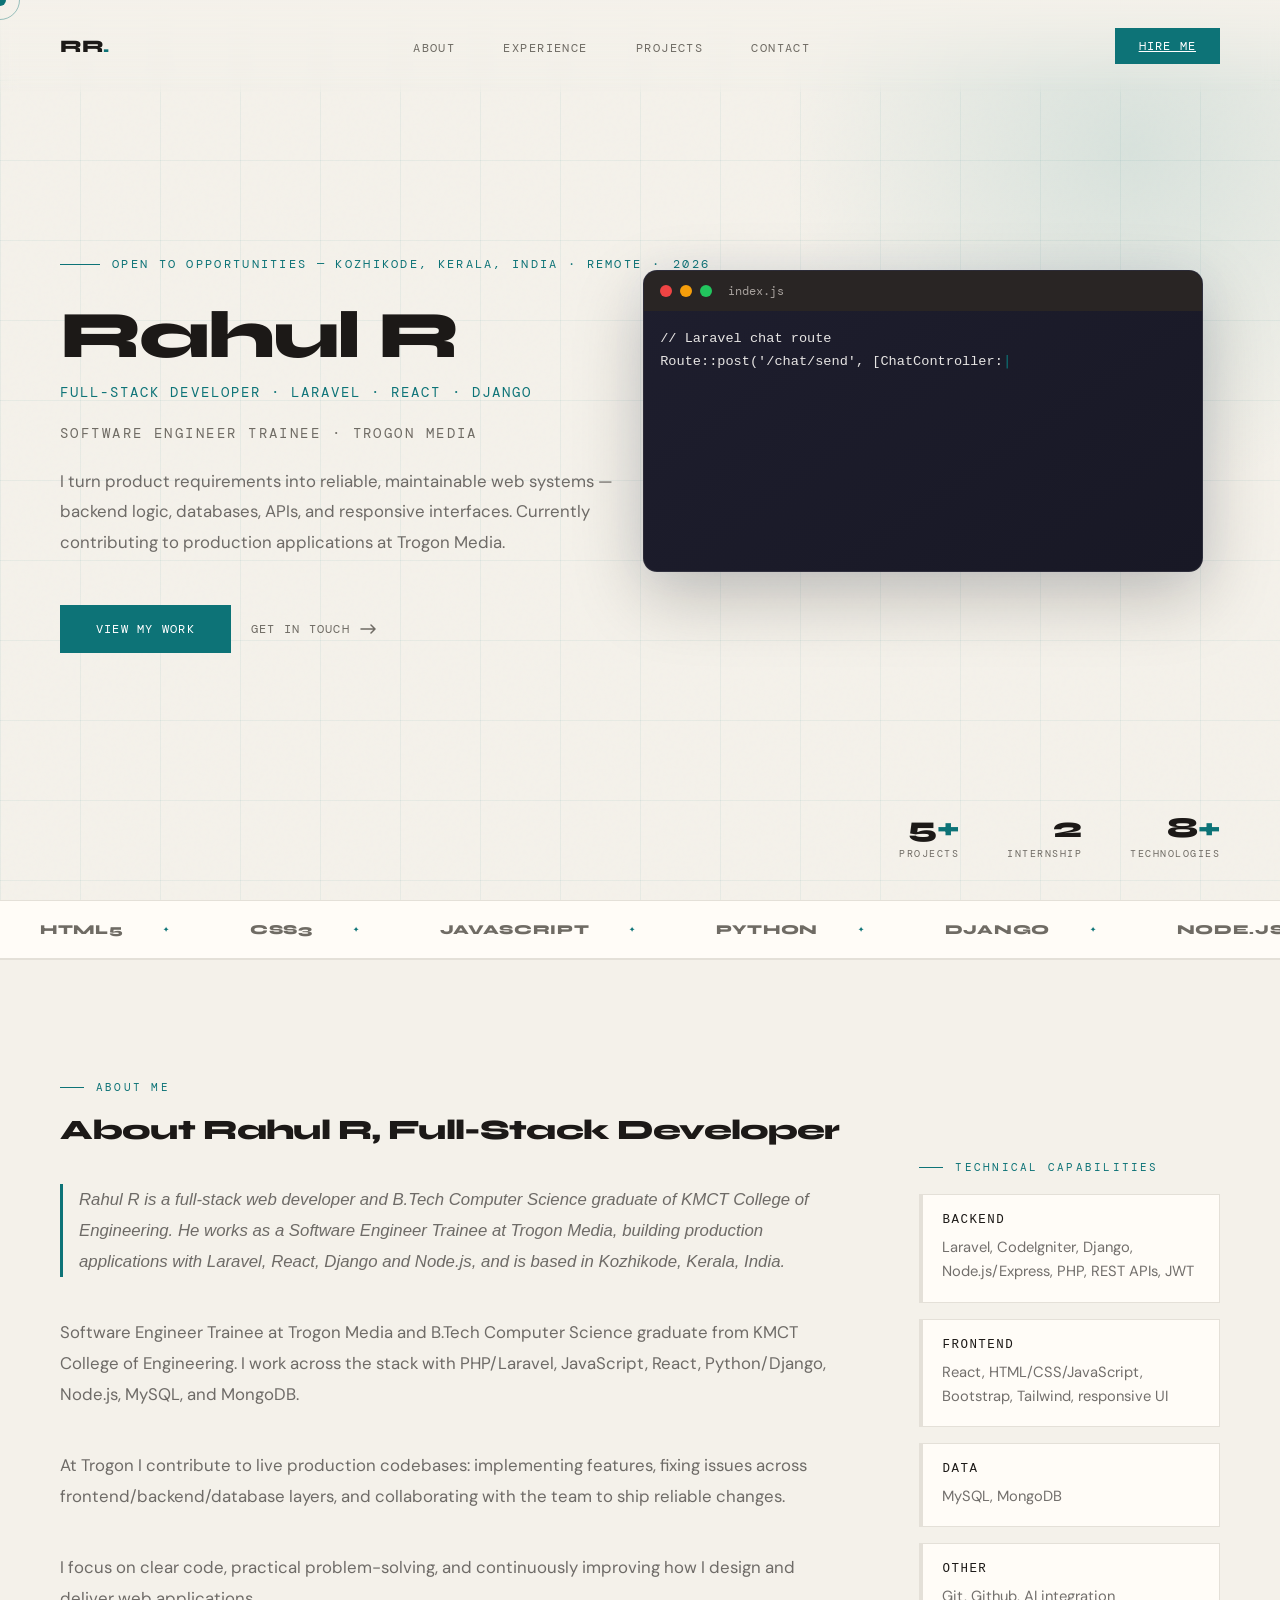
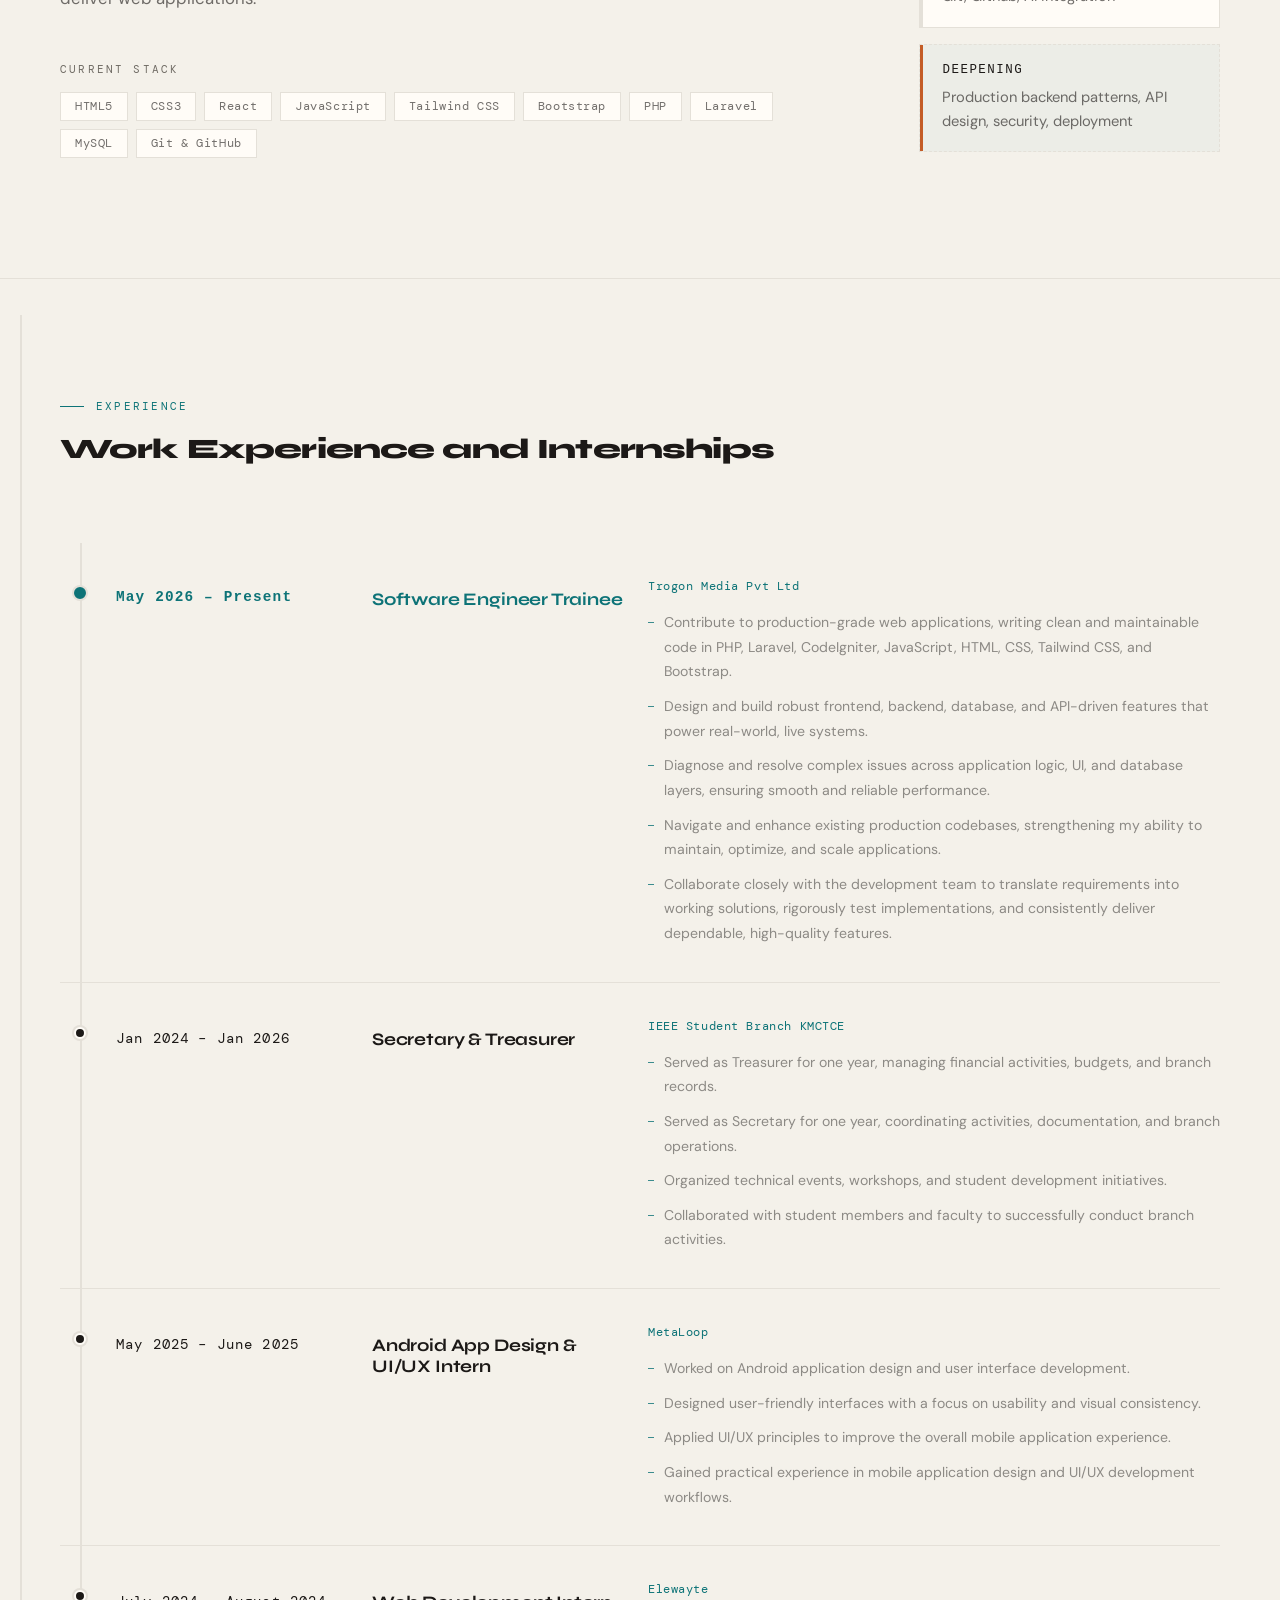
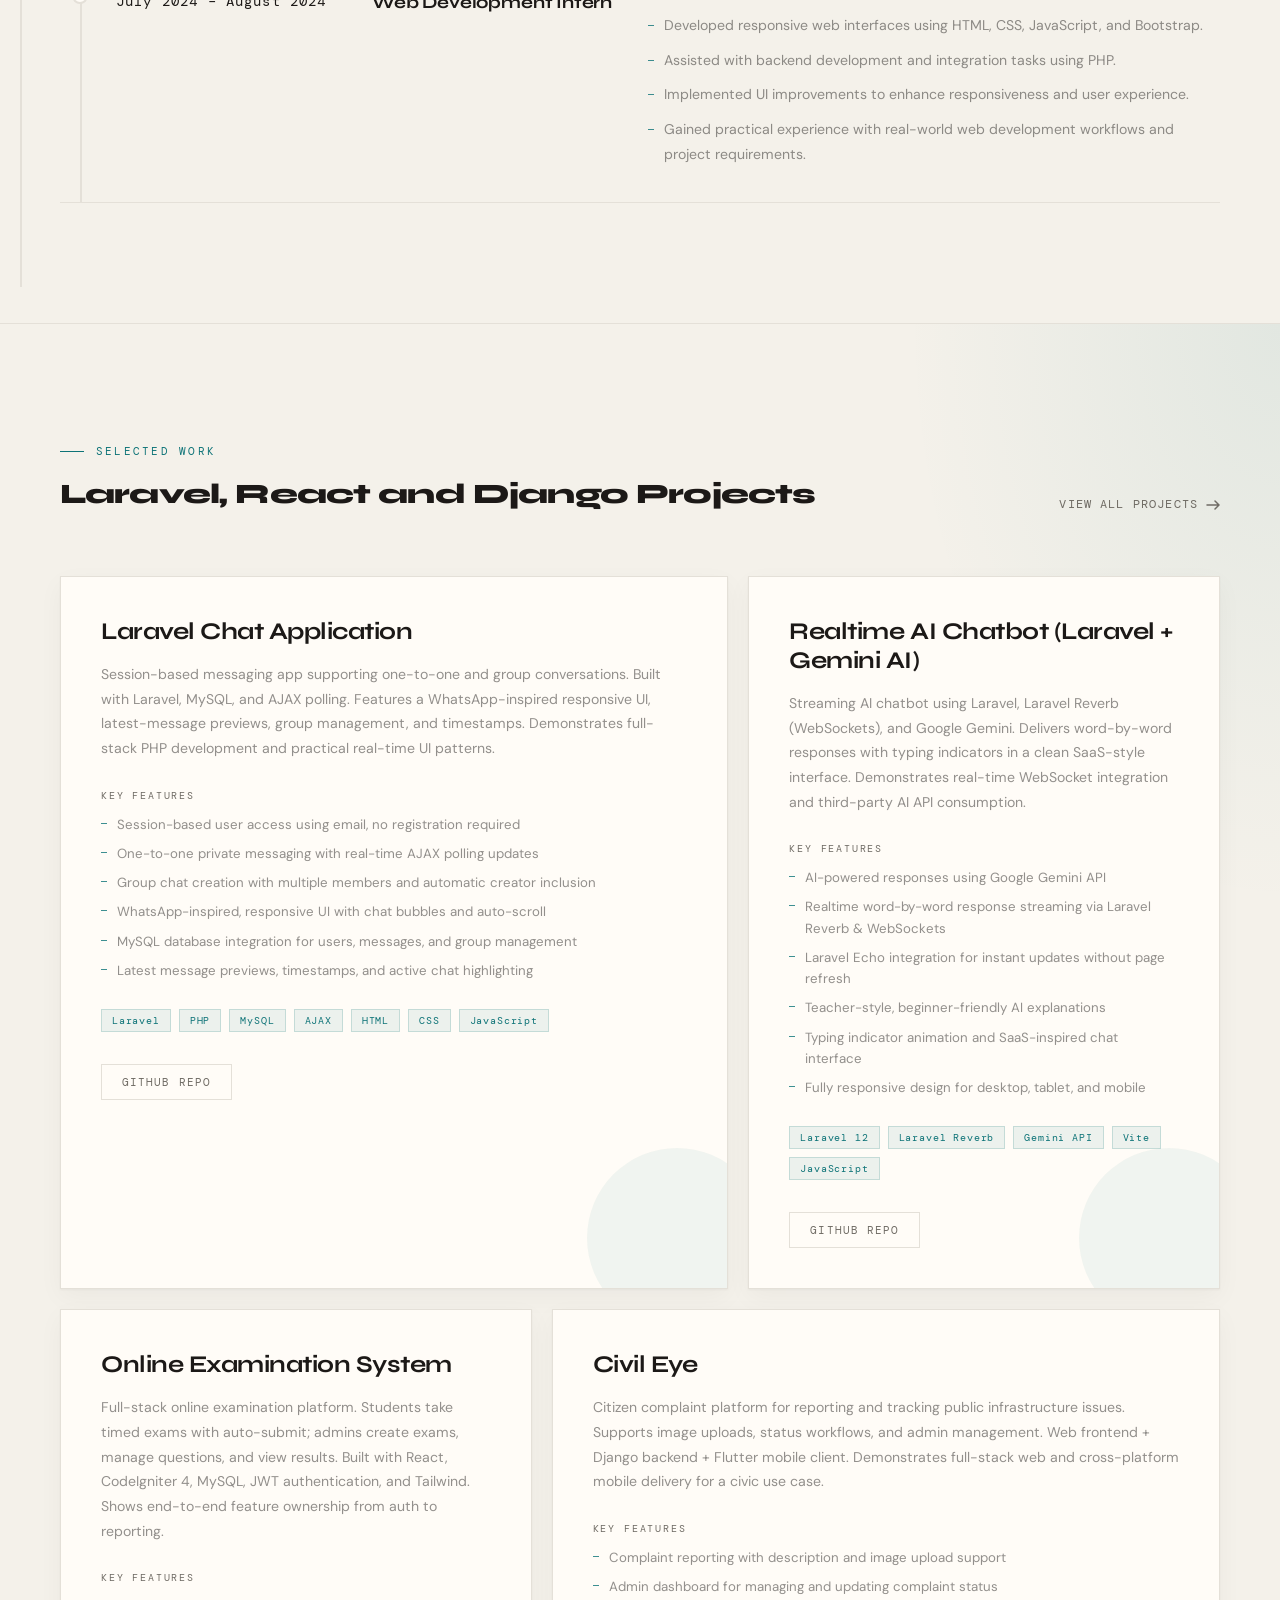
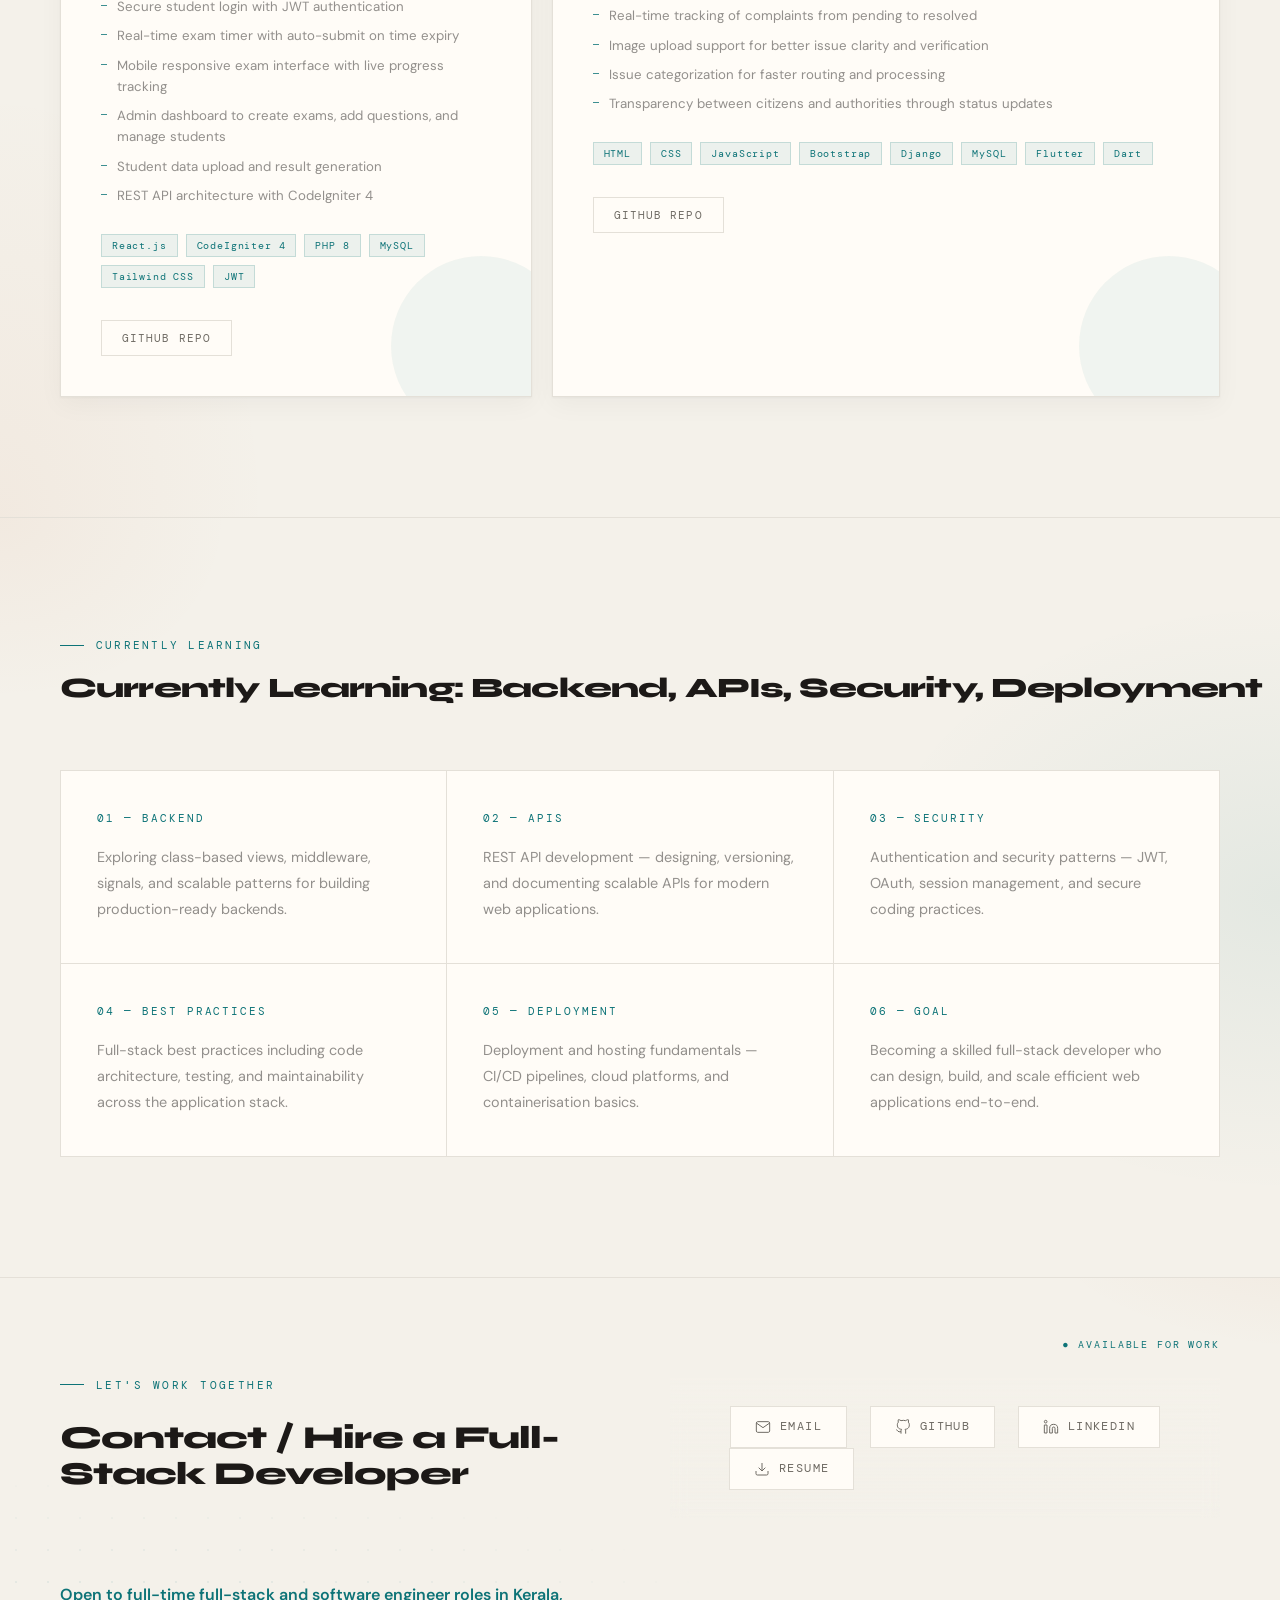
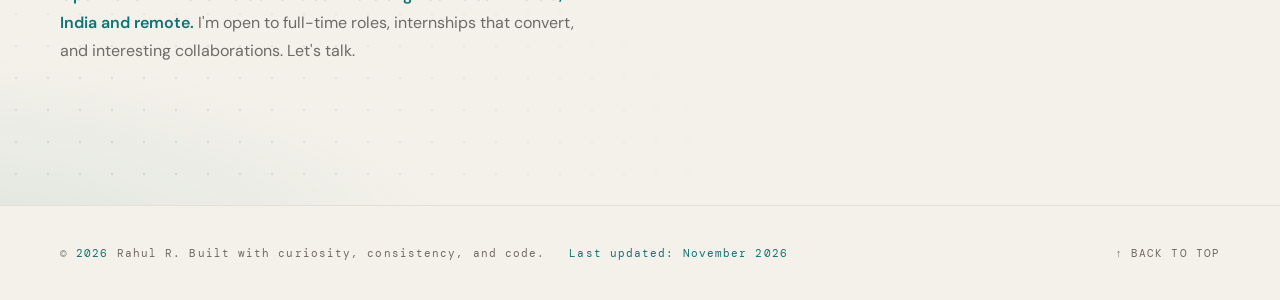
==== commit a035d915: "improve SEO, accessibility, and responsiveness across portfolio" ====
--- a/index.html
+++ b/index.html
@@ -4,25 +4,53 @@
 <head>
   <meta charset="UTF-8">
   <meta name="viewport" content="width=device-width, initial-scale=1.0">
-  <title>Rahul R - Software Engineer Trainee | Full-Stack Developer</title>
+  <title>Rahul R | Full-Stack Developer (Laravel, React, Django)</title>
   <meta name="description"
-    content="Software Engineer Trainee building full-stack web applications with Laravel, React, Django, and Node.js. Currently contributing to production systems at Trogon Media.">
+    content="Full-stack developer building production web apps with Laravel, React, Django and Node.js. Software Engineer Trainee at Trogon Media. View projects.">
   <link rel="canonical" href="https://rahulr-dev.vercel.app/">
 
   <!-- Open Graph / Facebook -->
   <meta property="og:type" content="website">
   <meta property="og:url" content="https://rahulr-dev.vercel.app/">
-  <meta property="og:title" content="Rahul R - Software Engineer Trainee | Full-Stack Developer">
+  <meta property="og:title" content="Rahul R | Full-Stack Developer (Laravel, React, Django)">
   <meta property="og:description"
-    content="Full-stack developer focused on reliable web systems. Laravel, React, Django, Node.js. Open to junior and full-stack roles.">
+    content="Full-stack developer building production web apps with Laravel, React, Django and Node.js. Software Engineer Trainee at Trogon Media.">
   <meta property="og:image" content="https://rahulr-dev.vercel.app/assets/og-image.png">
+  <meta property="og:image:alt" content="Rahul R - Full-Stack Developer portfolio preview">
+  <meta property="og:site_name" content="Rahul R Portfolio">
+  <meta property="og:locale" content="en_IN">
 
   <!-- Twitter -->
   <meta name="twitter:card" content="summary_large_image">
   <meta name="twitter:url" content="https://rahulr-dev.vercel.app/">
-  <meta name="twitter:title" content="Rahul R - Software Engineer Trainee">
-  <meta name="twitter:description" content="Full-stack web developer. Laravel, React, Django, Node.js.">
+  <meta name="twitter:title" content="Rahul R | Full-Stack Developer (Laravel, React, Django)">
+  <meta name="twitter:description" content="Full-stack developer building production web apps with Laravel, React, Django and Node.js. Software Engineer Trainee at Trogon Media.">
   <meta name="twitter:image" content="https://rahulr-dev.vercel.app/assets/og-image.png">
+  <meta name="twitter:image:alt" content="Rahul R - Full-Stack Developer portfolio preview">
+
+  <!-- JSON-LD Structured Data -->
+  <script type="application/ld+json">
+  {
+    "@context": "https://schema.org",
+    "@type": "ProfilePage",
+    "dateModified": "2026-11-09",
+    "mainEntity": {
+      "@type": "Person",
+      "name": "Rahul R",
+      "jobTitle": "Software Engineer Trainee",
+      "worksFor": { "@type": "Organization", "name": "Trogon Media Pvt Ltd" },
+      "alumniOf": { "@type": "CollegeOrUniversity", "name": "KMCT College of Engineering" },
+      "address": { "@type": "PostalAddress", "addressLocality": "Kozhikode", "addressCountry": "IN" },
+      "url": "https://rahulr-dev.vercel.app/",
+      "image": "https://rahulr-dev.vercel.app/assets/og-image.png",
+      "knowsAbout": ["Laravel", "React", "Django", "Node.js", "PHP", "MySQL", "REST APIs", "JWT authentication"],
+      "sameAs": [
+        "https://github.com/RahulR324",
+        "https://www.linkedin.com/in/rahulr-cse/"
+      ]
+    }
+  }
+  </script>
 
   <link rel="stylesheet" href="style.css">
   <link rel="preconnect" href="https://fonts.googleapis.com">
@@ -56,15 +84,16 @@
       <div class="hero-grid" aria-hidden="true"></div>
       <div class="hero-blob" aria-hidden="true"></div>
 
-      <p class="hero-tag" aria-label="Status: Open to opportunities">Open to opportunities &mdash; <span
+      <p class="hero-tag" aria-label="Status: Open to opportunities">Open to opportunities &mdash; Kozhikode, Kerala, India &middot; Remote &middot; <span
           class="current-year"></span></p>
 
       <h1 class="hero-title" id="hero-heading">
-        RAHUL
-        <span class="accent-word">.</span><span class="line2">R</span>
+        Rahul R
       </h1>
 
-      <p class="hero-role">Software Engineer Trainee · Trogon Media</p>
+      <p class="hero-subline">Full-Stack Developer &middot; Laravel &middot; React &middot; Django</p>
+
+      <p class="hero-role">Software Engineer Trainee &middot; Trogon Media</p>
 
       <p class="hero-desc">
         I turn product requirements into reliable, maintainable web systems &mdash; backend logic, databases, APIs, and
@@ -119,17 +148,17 @@
         <span class="ticker-item">MySQL</span>
         <span class="ticker-item">MongoDB</span>
         <span class="ticker-item">Bootstrap</span>
-        <span class="ticker-item">HTML5</span>
-        <span class="ticker-item">CSS3</span>
-        <span class="ticker-item">JavaScript</span>
-        <span class="ticker-item">Python</span>
-        <span class="ticker-item">Django</span>
-        <span class="ticker-item">Node.js</span>
-        <span class="ticker-item">Laravel</span>
-        <span class="ticker-item">PHP</span>
-        <span class="ticker-item">MySQL</span>
-        <span class="ticker-item">MongoDB</span>
-        <span class="ticker-item">Bootstrap</span>
+        <span class="ticker-item" aria-hidden="true">HTML5</span>
+        <span class="ticker-item" aria-hidden="true">CSS3</span>
+        <span class="ticker-item" aria-hidden="true">JavaScript</span>
+        <span class="ticker-item" aria-hidden="true">Python</span>
+        <span class="ticker-item" aria-hidden="true">Django</span>
+        <span class="ticker-item" aria-hidden="true">Node.js</span>
+        <span class="ticker-item" aria-hidden="true">Laravel</span>
+        <span class="ticker-item" aria-hidden="true">PHP</span>
+        <span class="ticker-item" aria-hidden="true">MySQL</span>
+        <span class="ticker-item" aria-hidden="true">MongoDB</span>
+        <span class="ticker-item" aria-hidden="true">Bootstrap</span>
       </div>
     </div>
 
@@ -137,7 +166,11 @@
     <section id="about" aria-labelledby="about-heading">
       <div class="about-left reveal">
         <p class="section-tag">About Me</p>
-        <h2 class="section-title" id="about-heading">Building ideas into reality.</h2>
+        <h2 class="section-title" id="about-heading">About Rahul R, Full-Stack Developer</h2>
+
+        <p class="about-bio about-summary">
+          Rahul R is a full-stack web developer and B.Tech Computer Science graduate of KMCT College of Engineering. He works as a Software Engineer Trainee at Trogon Media, building production applications with Laravel, React, Django and Node.js, and is based in Kozhikode, Kerala, India.
+        </p>
 
         <p class="about-bio">
           Software Engineer Trainee at Trogon Media and B.Tech Computer Science graduate from KMCT College of
@@ -215,7 +248,7 @@
     <section id="experience" aria-labelledby="experience-heading">
       <div class="reveal">
         <p class="section-tag">Experience</p>
-        <h2 class="section-title" id="experience-heading">Where I've Been.</h2>
+        <h2 class="section-title" id="experience-heading">Work Experience and Internships</h2>
       </div>
 
       <div class="timeline reveal reveal-delay-1" role="list" aria-label="Work experience timeline">
@@ -293,17 +326,17 @@
       </div>
     </section>
 
-    <!-- PROJECTS -->
+<!-- PROJECTS -->
     <section id="projects" aria-labelledby="projects-heading">
 
       <div class="projects-header reveal">
         <div>
           <p class="section-tag">Selected Work</p>
-          <h2 class="section-title" id="projects-heading">Projects</h2>
+          <h2 class="section-title" id="projects-heading">Laravel, React and Django Projects</h2>
         </div>
 
         <a href="projects.html" class="view-all">
-            Other Projects
+            View all projects
           <svg width="14" height="10" viewBox="0 0 14 10" fill="none">
             <path d="M1 5H13M9 1L13 5L9 9" stroke="currentColor" stroke-width="1.5" stroke-linecap="round" />
           </svg>
@@ -473,7 +506,7 @@
     <section id="learning" aria-labelledby="learning-heading">
       <div class="reveal">
         <p class="section-tag">Currently Learning</p>
-        <h2 class="section-title" id="learning-heading">Always Growing.</h2>
+        <h2 class="section-title" id="learning-heading">Currently Learning: Backend, APIs, Security, Deployment</h2>
       </div>
       <div class="learning-grid">
         <div class="learning-card reveal reveal-delay-1">
@@ -518,19 +551,17 @@
       <div class="contact-left">
         <p class="contact-eyebrow reveal">Let's Work Together</p>
         <h2 class="contact-title reveal" id="contact-heading">
-          Got an
-          <span class="ghost">idea?</span>
+          Contact / Hire a Full-Stack Developer
         </h2>
       </div>
 
       <p class="contact-sub reveal reveal-delay-1">
-        <span class="contact-highlight">Open to Full-Stack Developer, and Software Engineer
-          roles.</span> I'm open to full-time roles, internships that convert, and interesting collaborations. Let's
+        <span class="contact-highlight">Open to full-time full-stack and software engineer roles in Kerala, India and remote.</span> I'm open to full-time roles, internships that convert, and interesting collaborations. Let's
         talk.
       </p>
 
       <nav class="socials reveal reveal-delay-3" aria-label="Social media links">
-        <a href="mailto:rahulratheeshp@gmail.com" class="social-link" aria-label="Email Rahul R">
+        <a href="mailto:rahulratheeshp@gmail.com" class="social-link" aria-label="Email Rahul R" title="Email Rahul R">
           <svg width="16" height="16" viewBox="0 0 24 24" fill="none" stroke="currentColor" stroke-width="1.5"
             aria-hidden="true">
             <path d="M4 4h16c1.1 0 2 .9 2 2v12c0 1.1-.9 2-2 2H4c-1.1 0-2-.9-2-2V6c0-1.1.9-2 2-2z" />
@@ -539,7 +570,7 @@
           Email
         </a>
         <a href="https://github.com/RahulR324" target="_blank" rel="noopener noreferrer" class="social-link"
-          aria-label="GitHub profile">
+          aria-label="GitHub profile of Rahul R" title="GitHub profile">
           <svg width="16" height="16" viewBox="0 0 24 24" fill="none" stroke="currentColor" stroke-width="1.5"
             aria-hidden="true">
             <path
@@ -548,7 +579,7 @@
           GitHub
         </a>
         <a href="https://www.linkedin.com/in/rahulr-cse/" target="_blank" rel="noopener noreferrer" class="social-link"
-          aria-label="LinkedIn profile">
+          aria-label="LinkedIn profile of Rahul R" title="LinkedIn profile">
           <svg width="16" height="16" viewBox="0 0 24 24" fill="none" stroke="currentColor" stroke-width="1.5"
             aria-hidden="true">
             <path d="M16 8a6 6 0 0 1 6 6v7h-4v-7a2 2 0 0 0-2-2 2 2 0 0 0-2 2v7h-4v-7a6 6 0 0 1 6-6zM2 9h4v12H2z" />
@@ -556,8 +587,8 @@
           </svg>
           LinkedIn
         </a>
-        <a href="assets/Rahul_R_Junior_Software_Engineer_Resume.pdf" class="social-link" download
-          aria-label="Download Resume PDF">
+        <a href="assets/Rahul_R_Full_Stack_Developer_Resume.pdf" class="social-link" download
+          aria-label="Download Rahul R Full-Stack Developer Resume PDF" title="Download Resume">
           <svg width="16" height="16" viewBox="0 0 24 24" fill="none" stroke="currentColor" stroke-width="1.5"
             aria-hidden="true">
             <path d="M21 15v4a2 2 0 0 1-2 2H5a2 2 0 0 1-2-2v-4" />
@@ -572,9 +603,9 @@
   </main>
 
   <footer>
-    <p class="footer-copy">&copy; <span class="current-year"></span> Rahul R<span>.</span> Built with curiosity,
+    <p class="footer-copy">&copy; <span class="current-year"></span> Rahul R. Built with curiosity,
       consistency,
-      and code.</p>
+      and code. <span class="last-updated">Last updated: November 2026</span></p>
     <a href="#hero" class="footer-back" aria-label="Back to top">&uarr; Back to top</a>
   </footer>
   <script src="main.js"></script>
--- a/style.css
+++ b/style.css
@@ -226,21 +226,21 @@
   font-size: clamp(2.3rem, 5.2vw, 4.8rem);
   line-height: 1.08;
   letter-spacing: -0.03em;
-  margin-bottom: 32px;
+  margin-bottom: 12px;
   max-width: 980px;
   opacity: 0;
   animation: fadeUp 0.8s 0.4s forwards;
 }
 
-.hero-title .line2 {
-  color: transparent;
-  -webkit-text-stroke: 1.5px rgba(28, 25, 23, 0.22);
-  display: inline;
-}
-
-.hero-title .accent-word {
-  color: var(--accent);
-  -webkit-text-stroke: 0;
+.hero-subline {
+  font-family: 'DM Mono', monospace;
+  font-size: 0.85rem;
+  letter-spacing: 0.15em;
+  text-transform: uppercase;
+  color: var(--accent);
+  margin-bottom: 24px;
+  opacity: 0;
+  animation: fadeUp 0.8s 0.5s forwards;
 }
 
 .hero-role {
@@ -248,7 +248,7 @@
   font-size: 0.85rem;
   letter-spacing: 0.18em;
   text-transform: uppercase;
-  color: var(--accent);
+  color: var(--muted);
   margin-bottom: 24px;
   opacity: 0;
   animation: fadeUp 0.8s 0.55s forwards;
@@ -335,9 +335,25 @@
 }
 
 @media (max-width: 900px) {
+  .hero-subline {
+    font-size: 0.8rem;
+    letter-spacing: 0.18em;
+    margin-bottom: 16px;
+  }
+}
+
+@media (max-width: 900px) {
   .hero-editor {
     display: none;
   }
+}
+
+.about-summary {
+  font-style: italic;
+  color: var(--text-soft);
+  border-left: 3px solid var(--accent);
+  padding-left: 16px;
+  margin-bottom: 24px;
 }
 
 .hero-desc {
@@ -1647,6 +1663,14 @@
   color: var(--accent);
 }
 
+.last-updated {
+  margin-left: 16px;
+  font-family: 'DM Mono', monospace;
+  font-size: 0.68rem;
+  letter-spacing: 0.1em;
+  color: var(--text-softer);
+}
+
 .footer-back {
   font-family: 'DM Mono', monospace;
   font-size: 0.68rem;
@@ -1707,6 +1731,13 @@
   }
 }
 
+/* Reduced motion - stop ticker animation */
+@media (prefers-reduced-motion: reduce) {
+  .ticker-track {
+    animation: none;
+  }
+}
+
 /* Reveal animation */
 .reveal {
   opacity: 0;
@@ -1797,15 +1828,14 @@
     padding-top: 0;
   }
 
-  .timeline-node,
+  .timeline-node {
+    display: none;
+  }
+
   .timeline-period,
   .timeline-role,
   .timeline-content {
     grid-column: 1;
-  }
-
-  .timeline-node {
-    margin-top: 4px;
   }
 
   footer {
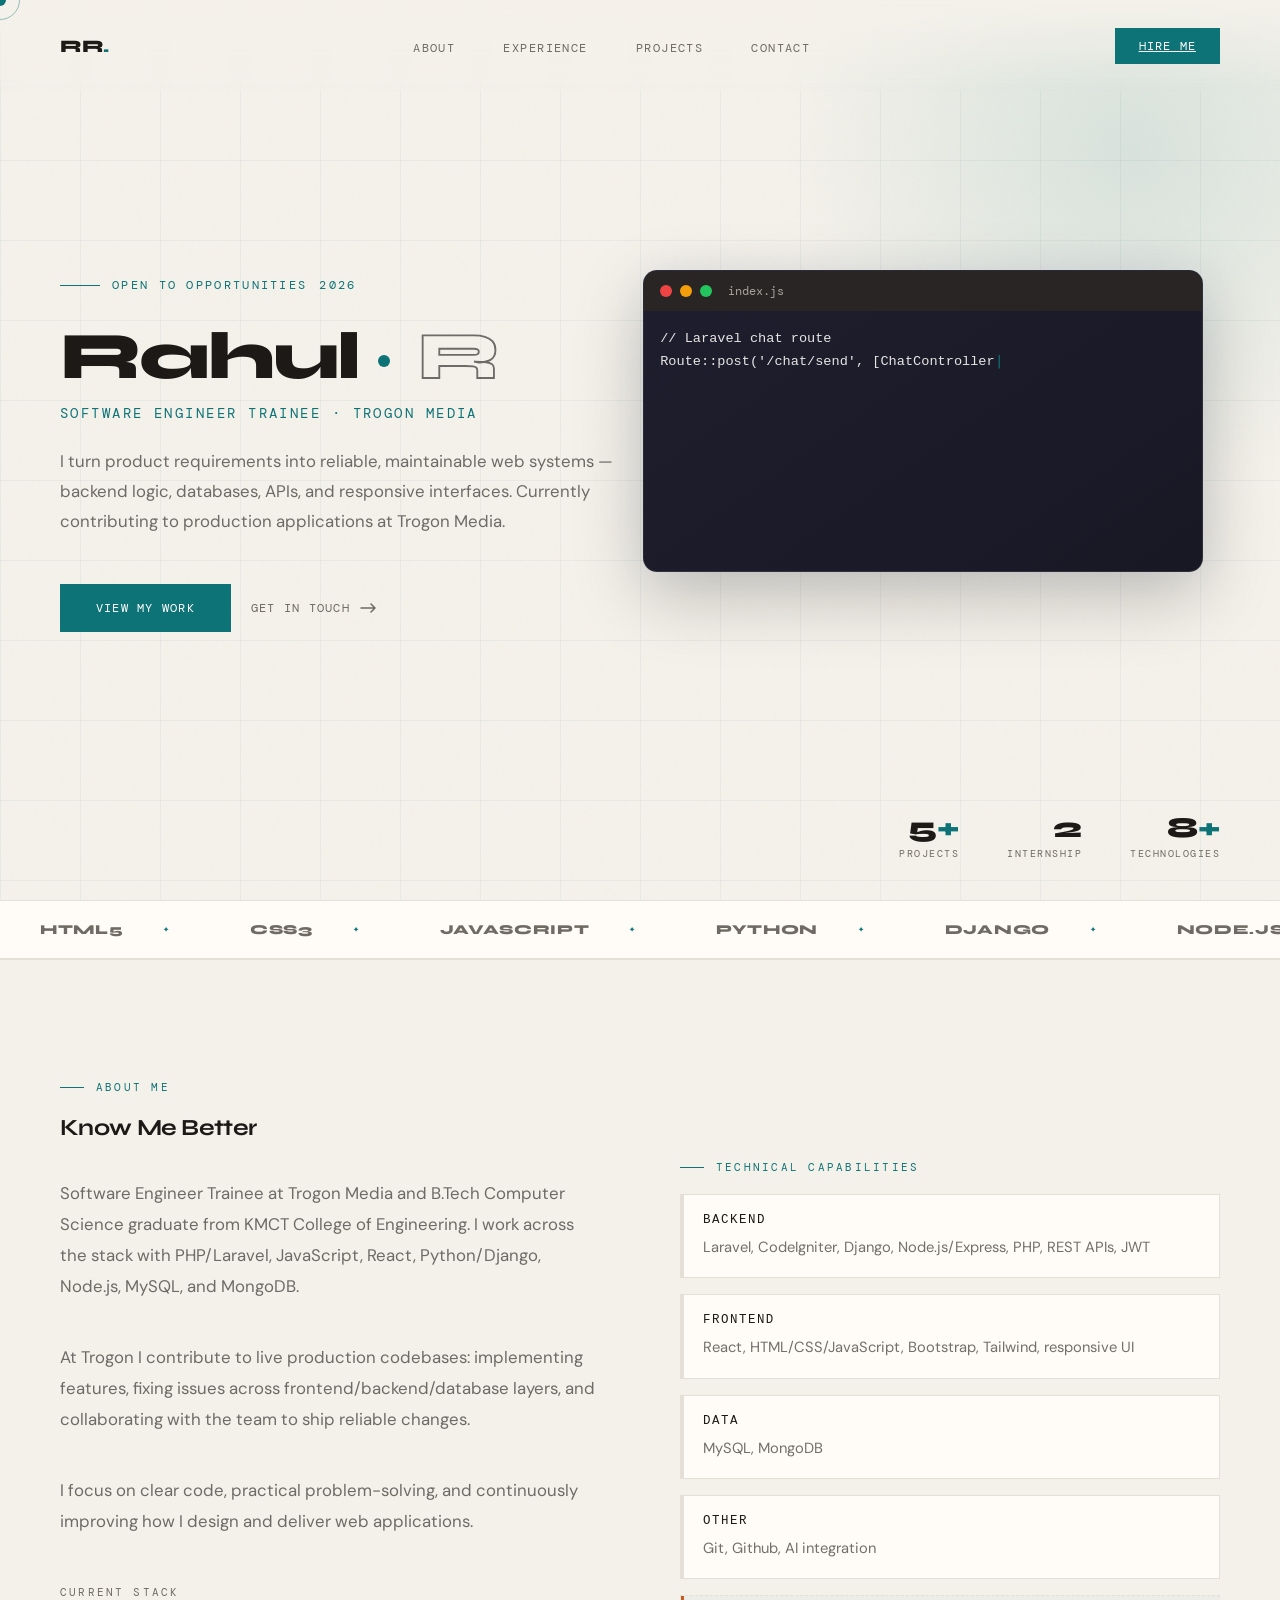
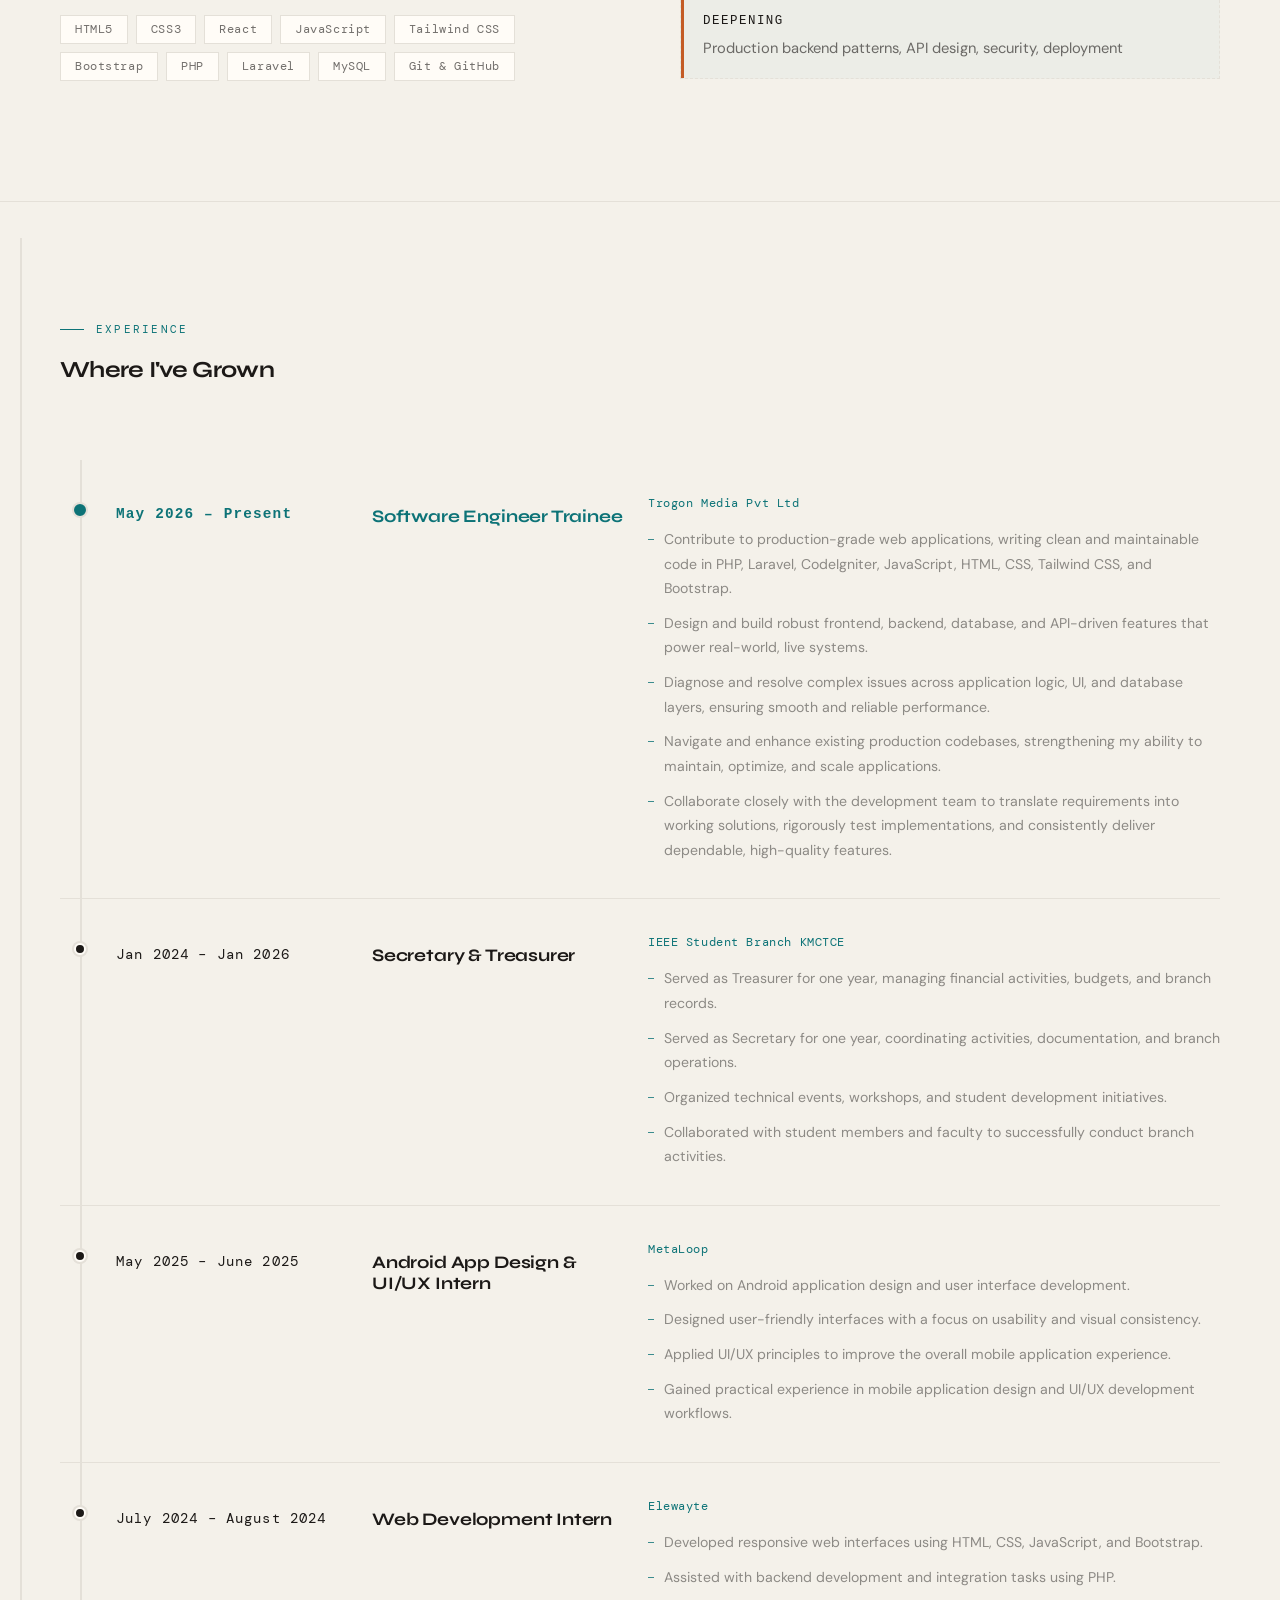
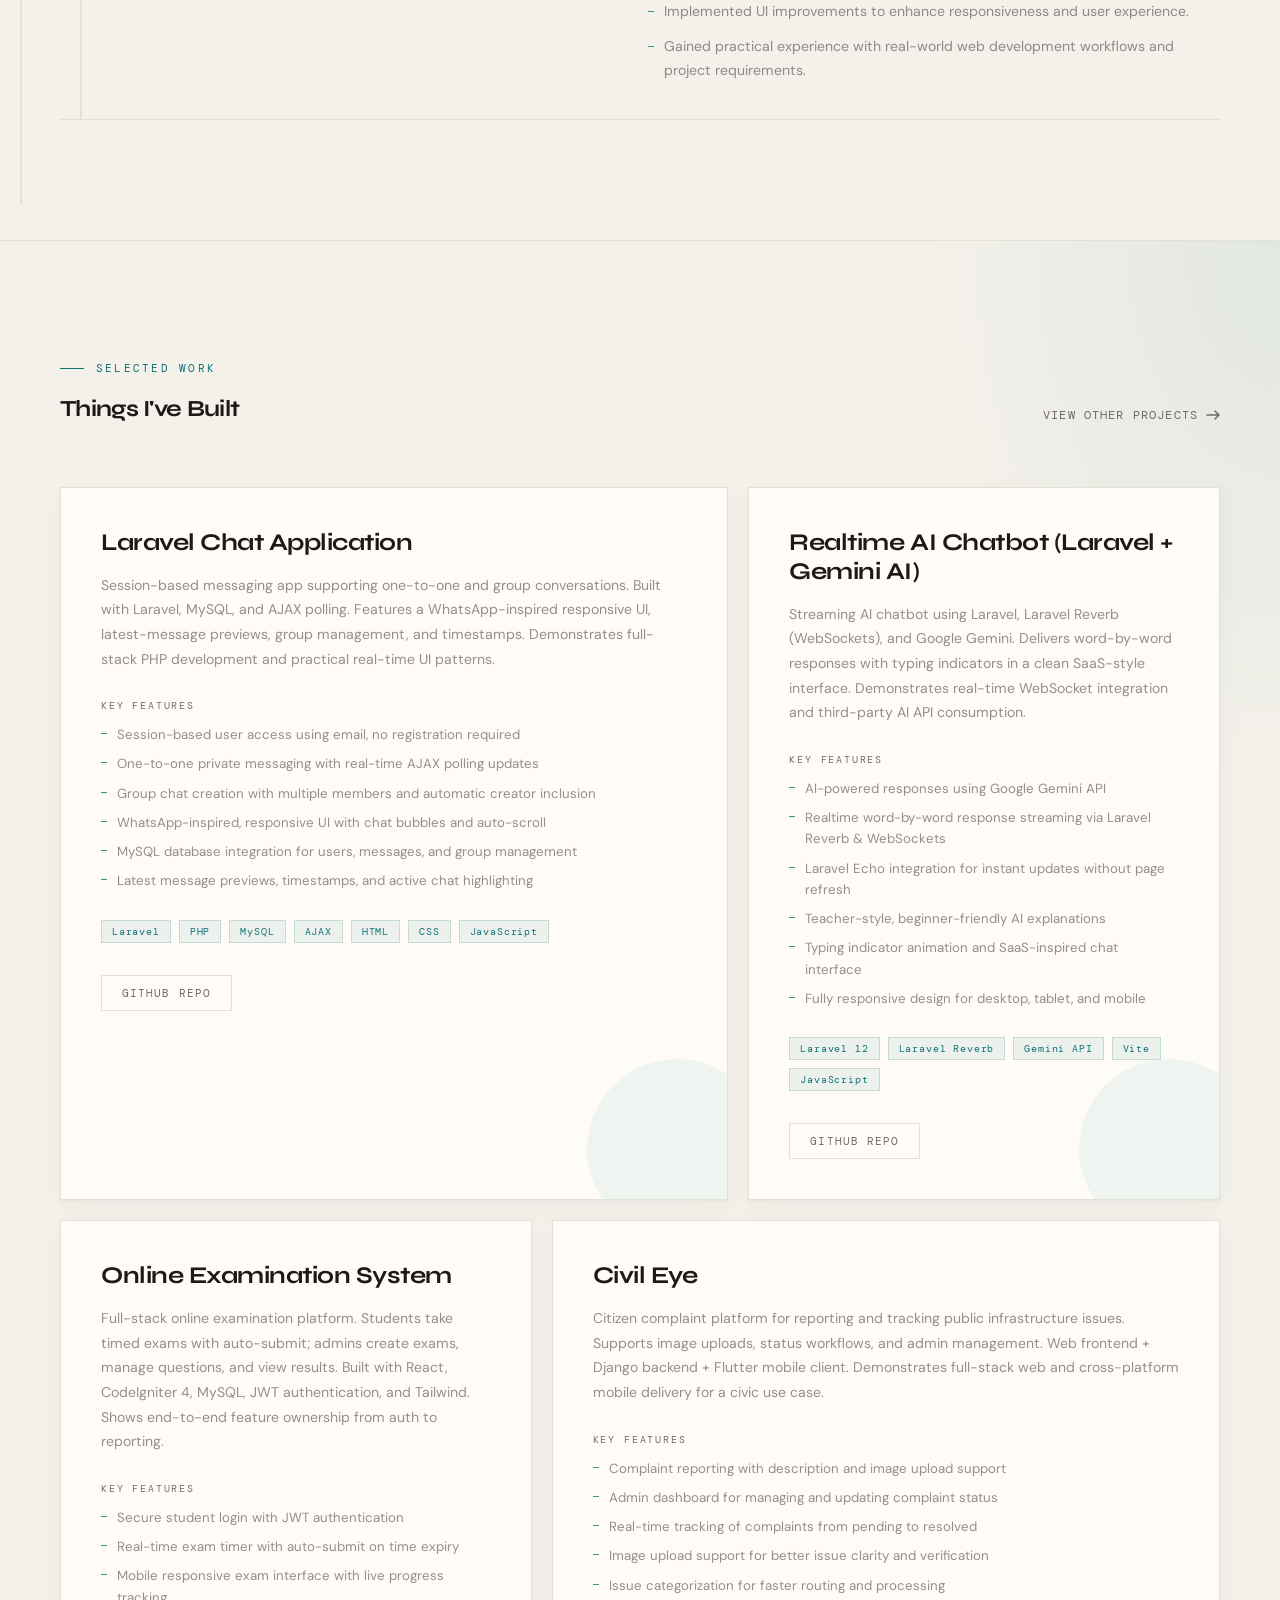
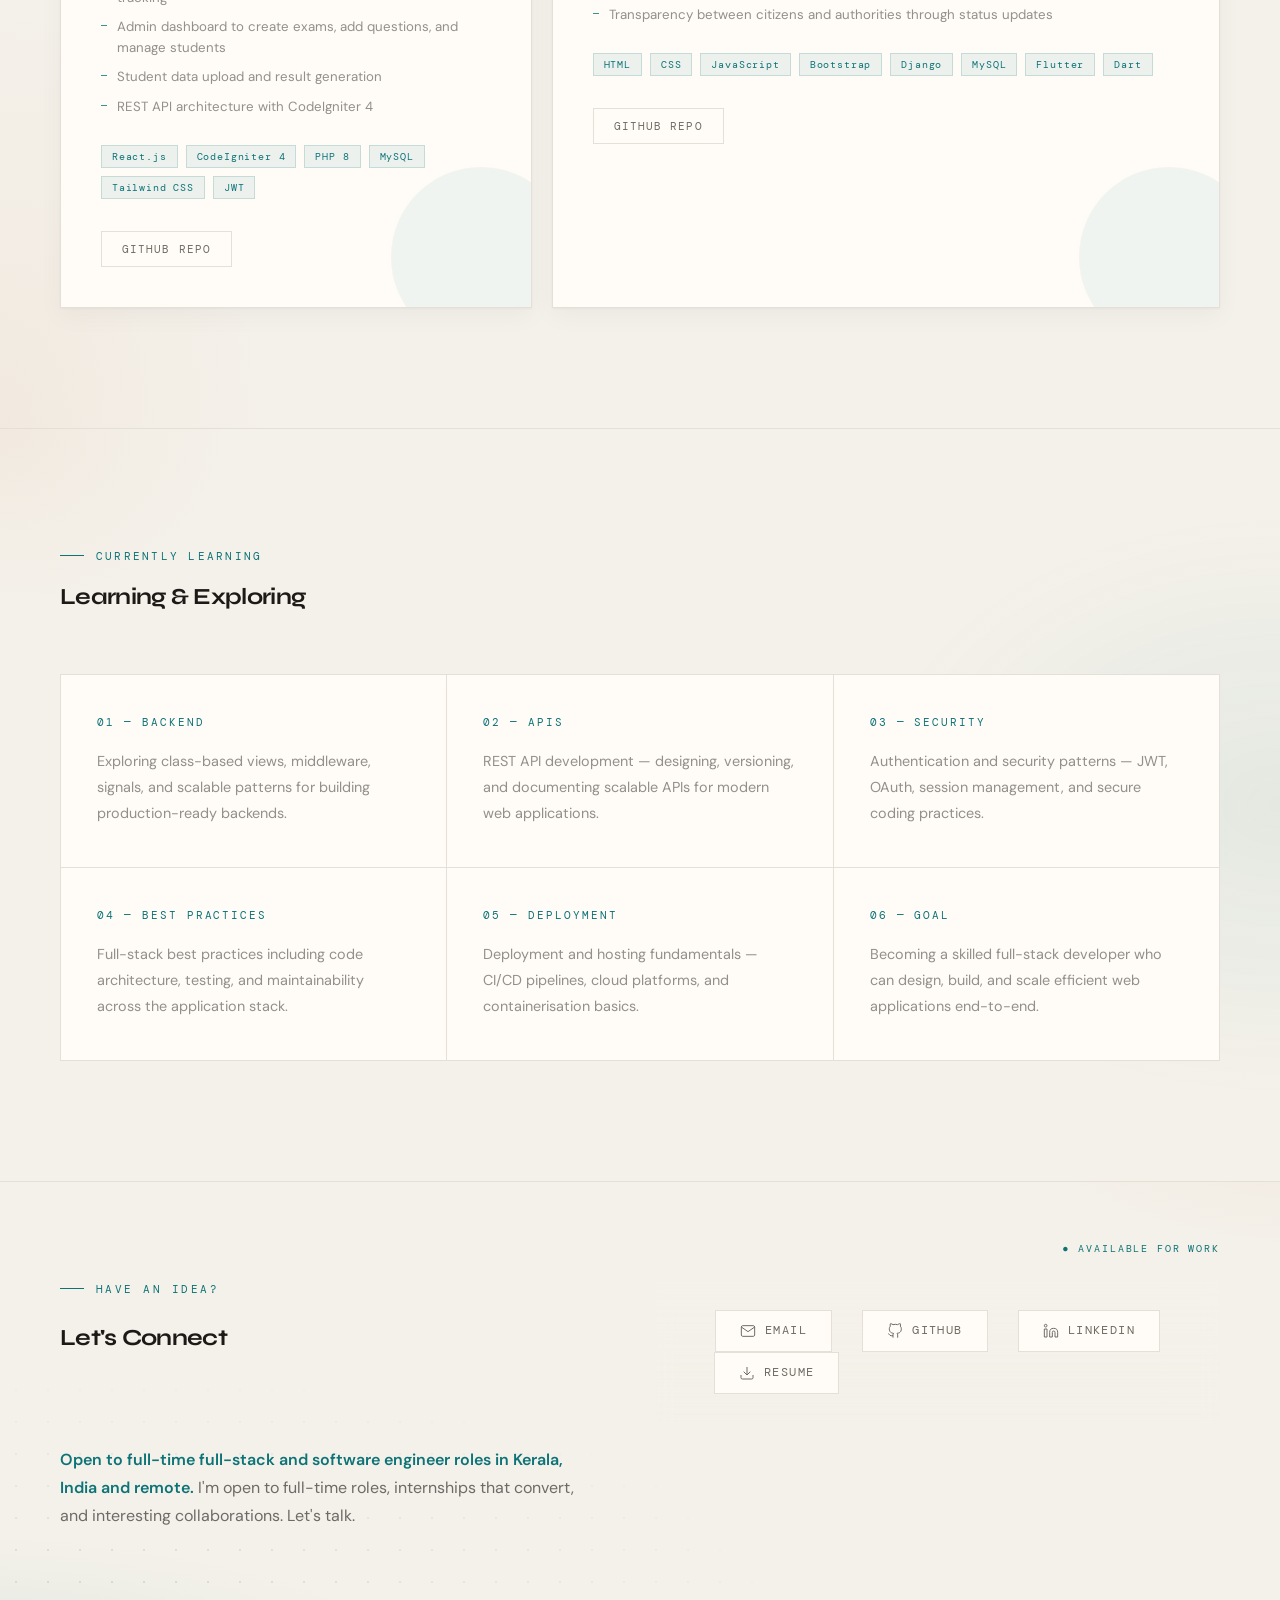
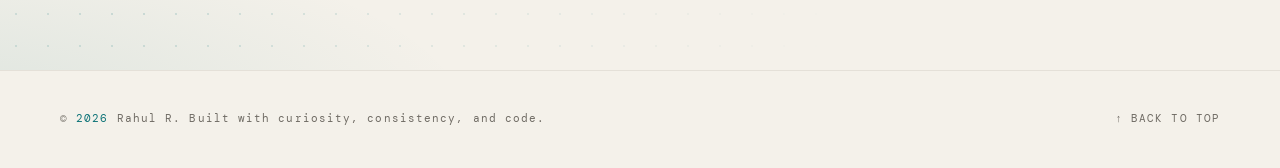
==== commit b0b60ded: "add shared nav to projects page and polish hero/contact sections" ====
--- a/index.html
+++ b/index.html
@@ -4,7 +4,7 @@
 <head>
   <meta charset="UTF-8">
   <meta name="viewport" content="width=device-width, initial-scale=1.0">
-  <title>Rahul R | Full-Stack Developer (Laravel, React, Django)</title>
+  <title>Rahul R | Full-Stack Developer</title>
   <meta name="description"
     content="Full-stack developer building production web apps with Laravel, React, Django and Node.js. Software Engineer Trainee at Trogon Media. View projects.">
   <link rel="canonical" href="https://rahulr-dev.vercel.app/">
@@ -24,7 +24,8 @@
   <meta name="twitter:card" content="summary_large_image">
   <meta name="twitter:url" content="https://rahulr-dev.vercel.app/">
   <meta name="twitter:title" content="Rahul R | Full-Stack Developer (Laravel, React, Django)">
-  <meta name="twitter:description" content="Full-stack developer building production web apps with Laravel, React, Django and Node.js. Software Engineer Trainee at Trogon Media.">
+  <meta name="twitter:description"
+    content="Full-stack developer building production web apps with Laravel, React, Django and Node.js. Software Engineer Trainee at Trogon Media.">
   <meta name="twitter:image" content="https://rahulr-dev.vercel.app/assets/og-image.png">
   <meta name="twitter:image:alt" content="Rahul R - Full-Stack Developer portfolio preview">
 
@@ -84,15 +85,16 @@
       <div class="hero-grid" aria-hidden="true"></div>
       <div class="hero-blob" aria-hidden="true"></div>
 
-      <p class="hero-tag" aria-label="Status: Open to opportunities">Open to opportunities &mdash; Kozhikode, Kerala, India &middot; Remote &middot; <span
+      <p class="hero-tag" aria-label="Status: Open to opportunities">Open to opportunities<span
           class="current-year"></span></p>
 
       <h1 class="hero-title" id="hero-heading">
-        Rahul R
+        Rahul
+        <span class="hero-mark">
+          <span class="hero-mark-dot" aria-hidden="true"></span>
+          <span class="hero-mark-letter">R</span>
+        </span>
       </h1>
-
-      <p class="hero-subline">Full-Stack Developer &middot; Laravel &middot; React &middot; Django</p>
-
       <p class="hero-role">Software Engineer Trainee &middot; Trogon Media</p>
 
       <p class="hero-desc">
@@ -166,12 +168,7 @@
     <section id="about" aria-labelledby="about-heading">
       <div class="about-left reveal">
         <p class="section-tag">About Me</p>
-        <h2 class="section-title" id="about-heading">About Rahul R, Full-Stack Developer</h2>
-
-        <p class="about-bio about-summary">
-          Rahul R is a full-stack web developer and B.Tech Computer Science graduate of KMCT College of Engineering. He works as a Software Engineer Trainee at Trogon Media, building production applications with Laravel, React, Django and Node.js, and is based in Kozhikode, Kerala, India.
-        </p>
-
+        <h2 class="section-title" id="about-heading">Know Me Better</h2>
         <p class="about-bio">
           Software Engineer Trainee at Trogon Media and B.Tech Computer Science graduate from KMCT College of
           Engineering. I work across the stack with PHP/Laravel, JavaScript, React, Python/Django, Node.js, MySQL, and
@@ -248,7 +245,7 @@
     <section id="experience" aria-labelledby="experience-heading">
       <div class="reveal">
         <p class="section-tag">Experience</p>
-        <h2 class="section-title" id="experience-heading">Work Experience and Internships</h2>
+        <h2 class="section-title" id="experience-heading">Where I've Grown</h2>
       </div>
 
       <div class="timeline reveal reveal-delay-1" role="list" aria-label="Work experience timeline">
@@ -326,17 +323,17 @@
       </div>
     </section>
 
-<!-- PROJECTS -->
+    <!-- PROJECTS -->
     <section id="projects" aria-labelledby="projects-heading">
 
       <div class="projects-header reveal">
         <div>
           <p class="section-tag">Selected Work</p>
-          <h2 class="section-title" id="projects-heading">Laravel, React and Django Projects</h2>
+          <h2 class="section-title" id="projects-heading">Things I've Built</h2>
         </div>
 
         <a href="projects.html" class="view-all">
-            View all projects
+          View Other projects
           <svg width="14" height="10" viewBox="0 0 14 10" fill="none">
             <path d="M1 5H13M9 1L13 5L9 9" stroke="currentColor" stroke-width="1.5" stroke-linecap="round" />
           </svg>
@@ -506,7 +503,7 @@
     <section id="learning" aria-labelledby="learning-heading">
       <div class="reveal">
         <p class="section-tag">Currently Learning</p>
-        <h2 class="section-title" id="learning-heading">Currently Learning: Backend, APIs, Security, Deployment</h2>
+        <h2 class="section-title" id="learning-heading">Learning & Exploring</h2>
       </div>
       <div class="learning-grid">
         <div class="learning-card reveal reveal-delay-1">
@@ -549,14 +546,15 @@
     <section id="contact" aria-labelledby="contact-heading">
       <div class="contact-bg" aria-hidden="true"></div>
       <div class="contact-left">
-        <p class="contact-eyebrow reveal">Let's Work Together</p>
-        <h2 class="contact-title reveal" id="contact-heading">
-          Contact / Hire a Full-Stack Developer
+        <p class="contact-eyebrow reveal">Have an Idea?</p>
+        <h2 class="section-title reveal" id="contact-heading">
+          Let's Connect
         </h2>
       </div>
 
       <p class="contact-sub reveal reveal-delay-1">
-        <span class="contact-highlight">Open to full-time full-stack and software engineer roles in Kerala, India and remote.</span> I'm open to full-time roles, internships that convert, and interesting collaborations. Let's
+        <span class="contact-highlight">Open to full-time full-stack and software engineer roles in Kerala, India and
+          remote.</span> I'm open to full-time roles, internships that convert, and interesting collaborations. Let's
         talk.
       </p>
 
@@ -605,7 +603,7 @@
   <footer>
     <p class="footer-copy">&copy; <span class="current-year"></span> Rahul R. Built with curiosity,
       consistency,
-      and code. <span class="last-updated">Last updated: November 2026</span></p>
+      and code.</p>
     <a href="#hero" class="footer-back" aria-label="Back to top">&uarr; Back to top</a>
   </footer>
   <script src="main.js"></script>
--- a/style.css
+++ b/style.css
@@ -14,6 +14,7 @@
   --accent-mid: rgba(13, 115, 119, 0.18);
   --accent-strong: rgba(13, 115, 119, 0.32);
   --accent2-soft: rgba(196, 92, 38, 0.08);
+  --green: #22c55e;
   --shadow: 0 1px 2px rgba(28, 25, 23, 0.04), 0 8px 24px rgba(28, 25, 23, 0.04);
   --shadow-hover: 0 12px 40px rgba(28, 25, 23, 0.08);
 }
@@ -228,8 +229,39 @@
   letter-spacing: -0.03em;
   margin-bottom: 12px;
   max-width: 980px;
+  white-space: nowrap;
   opacity: 0;
   animation: fadeUp 0.8s 0.4s forwards;
+}
+
+.hero-mark {
+  white-space: nowrap;
+}
+
+/* status dot before the R */
+.hero-mark-dot {
+  display: inline-block;
+  width: 0.18em;
+  height: 0.18em;
+  margin-right: 0.14em;
+  border-radius: 50%;
+  background: var(--accent);
+  vertical-align: middle;
+}
+
+/* the hollow R */
+.hero-mark-letter {
+  color: var(--text-soft);
+  -webkit-text-stroke: 0.028em var(--text-soft);
+}
+
+@supports (-webkit-text-stroke: 1px black) {
+  .hero-mark-letter {
+    -webkit-text-fill-color: transparent;
+    /* knock out the fill */
+    color: var(--text-soft);
+    /* keep for currentColor / fallback */
+  }
 }
 
 .hero-subline {
@@ -248,7 +280,7 @@
   font-size: 0.85rem;
   letter-spacing: 0.18em;
   text-transform: uppercase;
-  color: var(--muted);
+  color: var(--accent);
   margin-bottom: 24px;
   opacity: 0;
   animation: fadeUp 0.8s 0.55s forwards;
@@ -293,7 +325,7 @@
 }
 
 .dot.green {
-  background: #22c55e;
+  background: var(--green);
 }
 
 .editor-title {
@@ -559,8 +591,8 @@
 
 .section-title {
   font-family: 'Syne', sans-serif;
-  font-weight: 800;
-  font-size: clamp(1.35rem, 2.2vw, 2rem);
+  font-weight: 700;
+  font-size: clamp(1.15rem, 1.8vw, 1.65rem);
   letter-spacing: -0.03em;
   line-height: 1.2;
   margin-bottom: 36px;
@@ -1343,7 +1375,8 @@
   overflow: hidden;
   display: grid;
   grid-template-columns: 1fr 1fr;
-  gap: 60px;
+  gap: 30px;
+  row-gap: 24px;
   align-items: start;
 }
 
@@ -1414,12 +1447,12 @@
 /* ── Main heading ── */
 .contact-title {
   font-family: 'Syne', sans-serif;
-  font-weight: 800;
-  font-size: clamp(1.4rem, 2.6vw, 2rem);
+  font-weight: 700;
+  font-size: clamp(1.2rem, 2.4vw, 1.9rem);
   line-height: 1.15;
   letter-spacing: -0.03em;
   color: var(--fg);
-  margin-bottom: 28px;
+  margin-bottom: 15px;
   max-width: 820px;
 }
 
